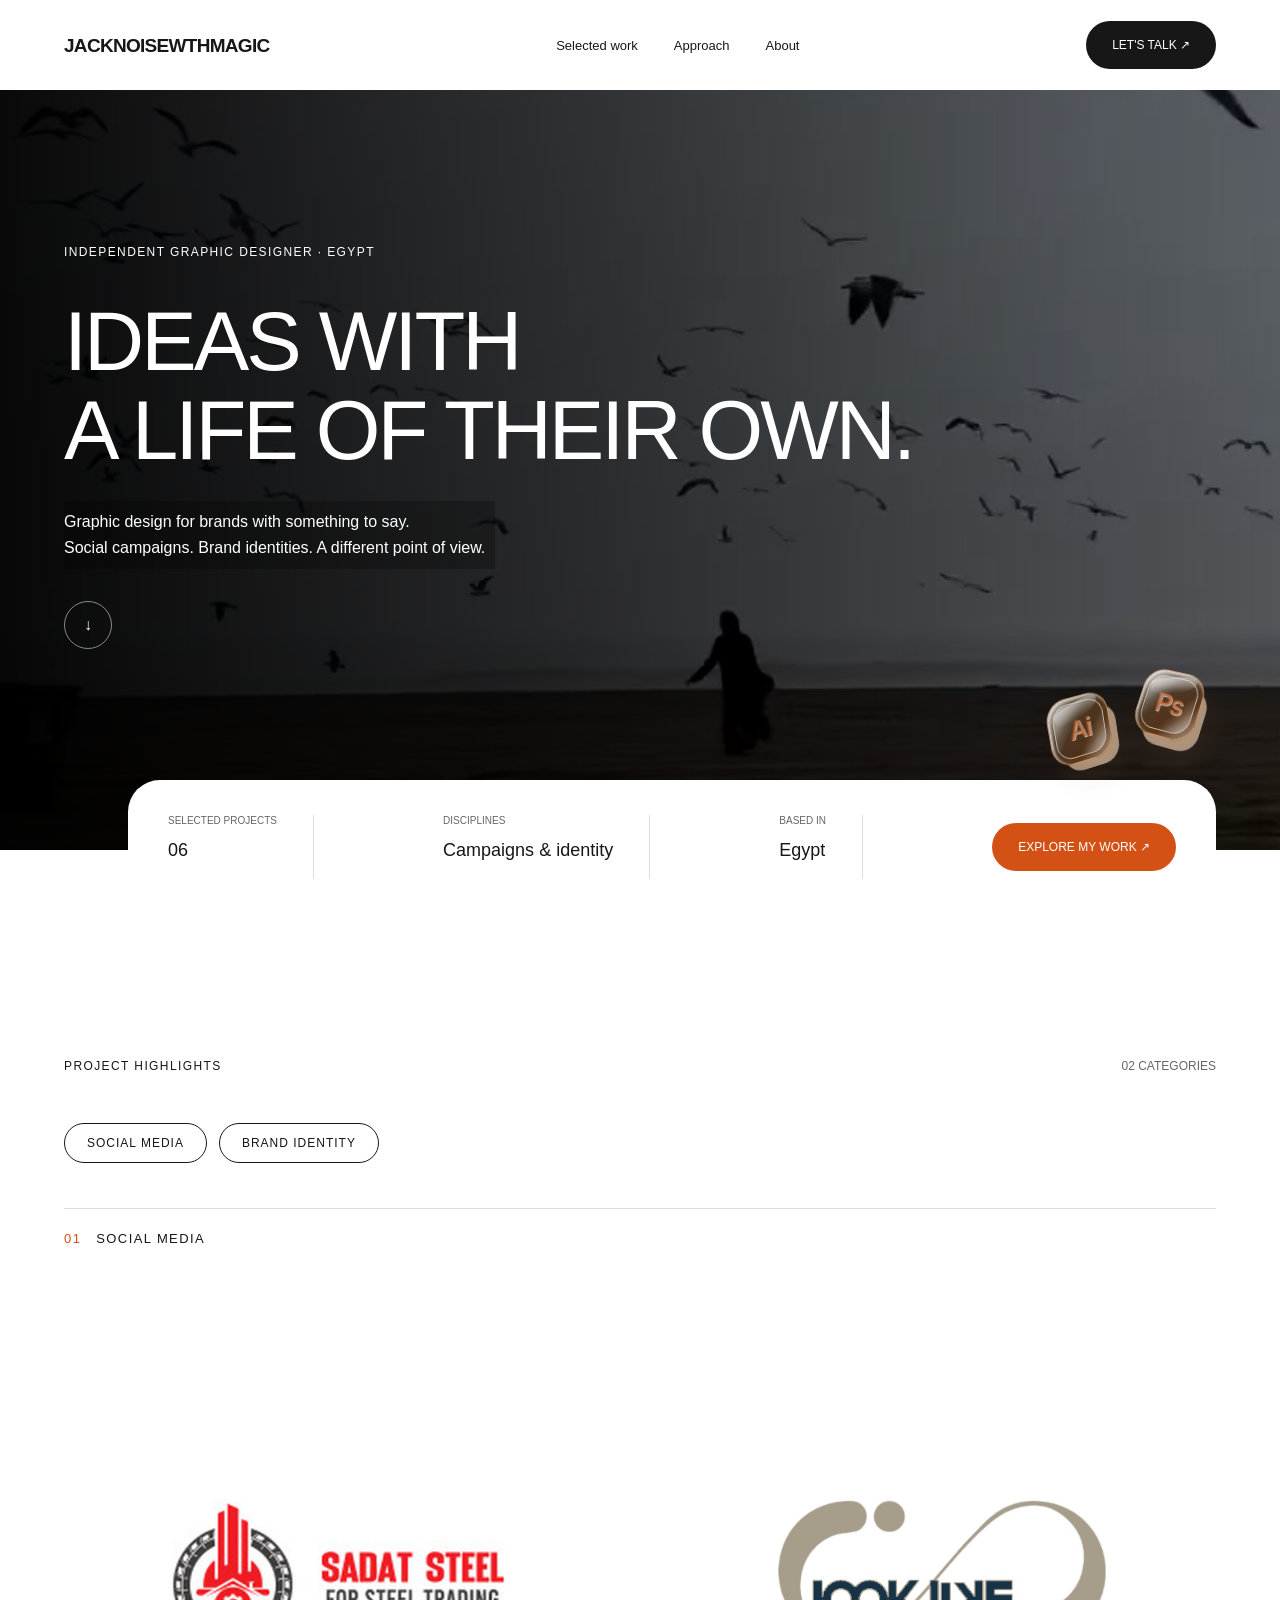
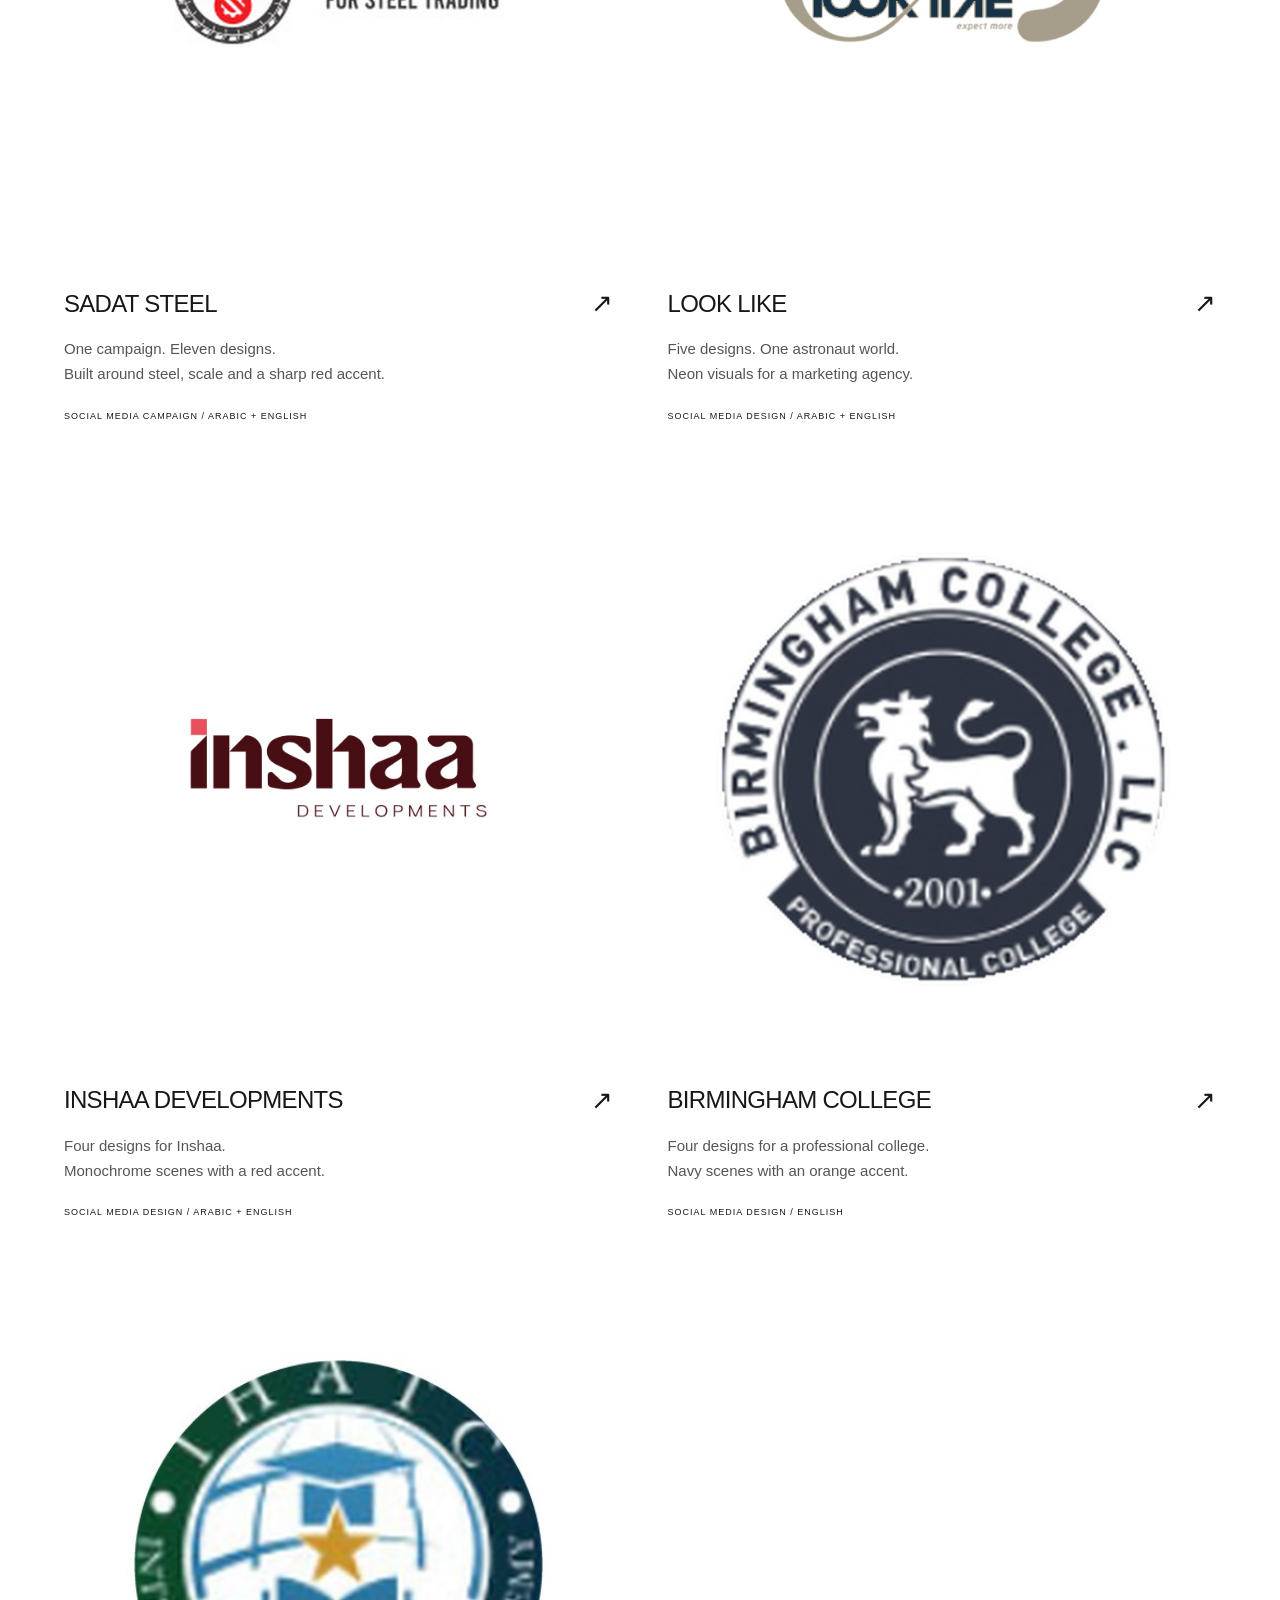
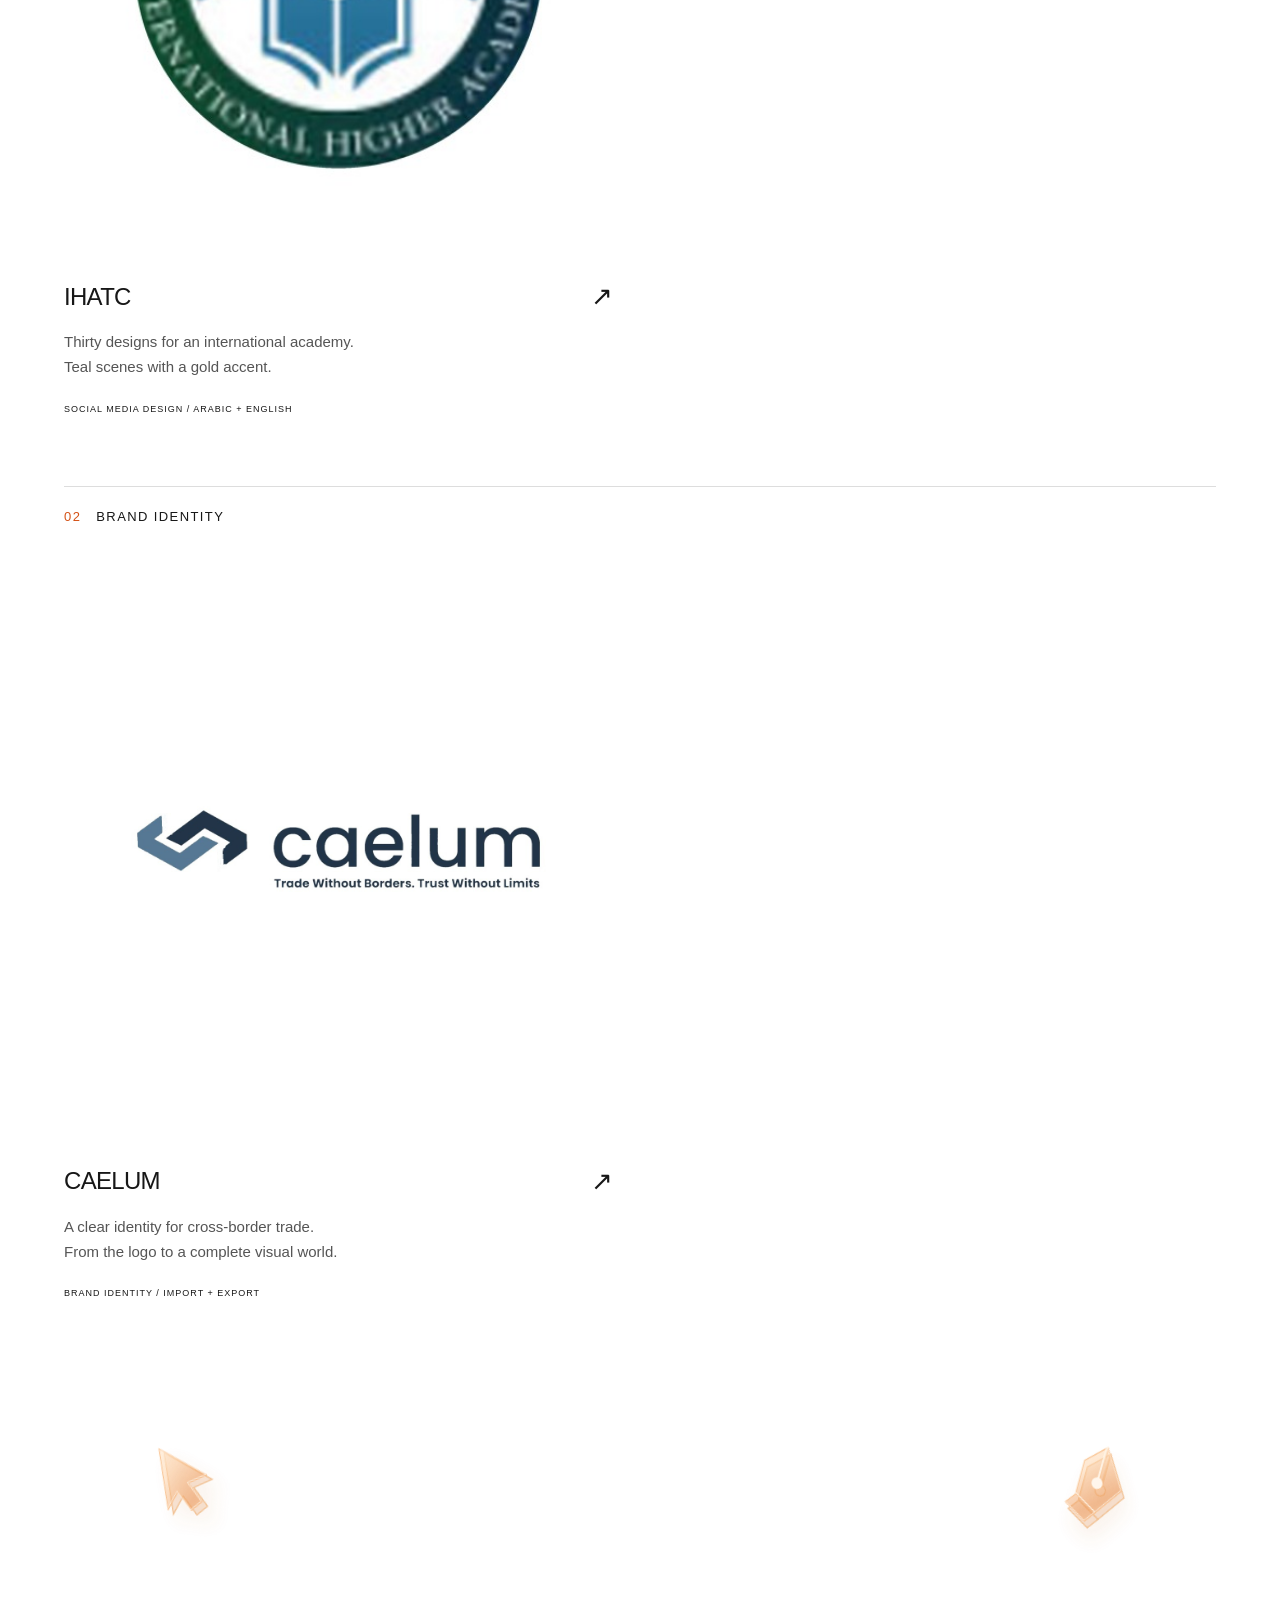
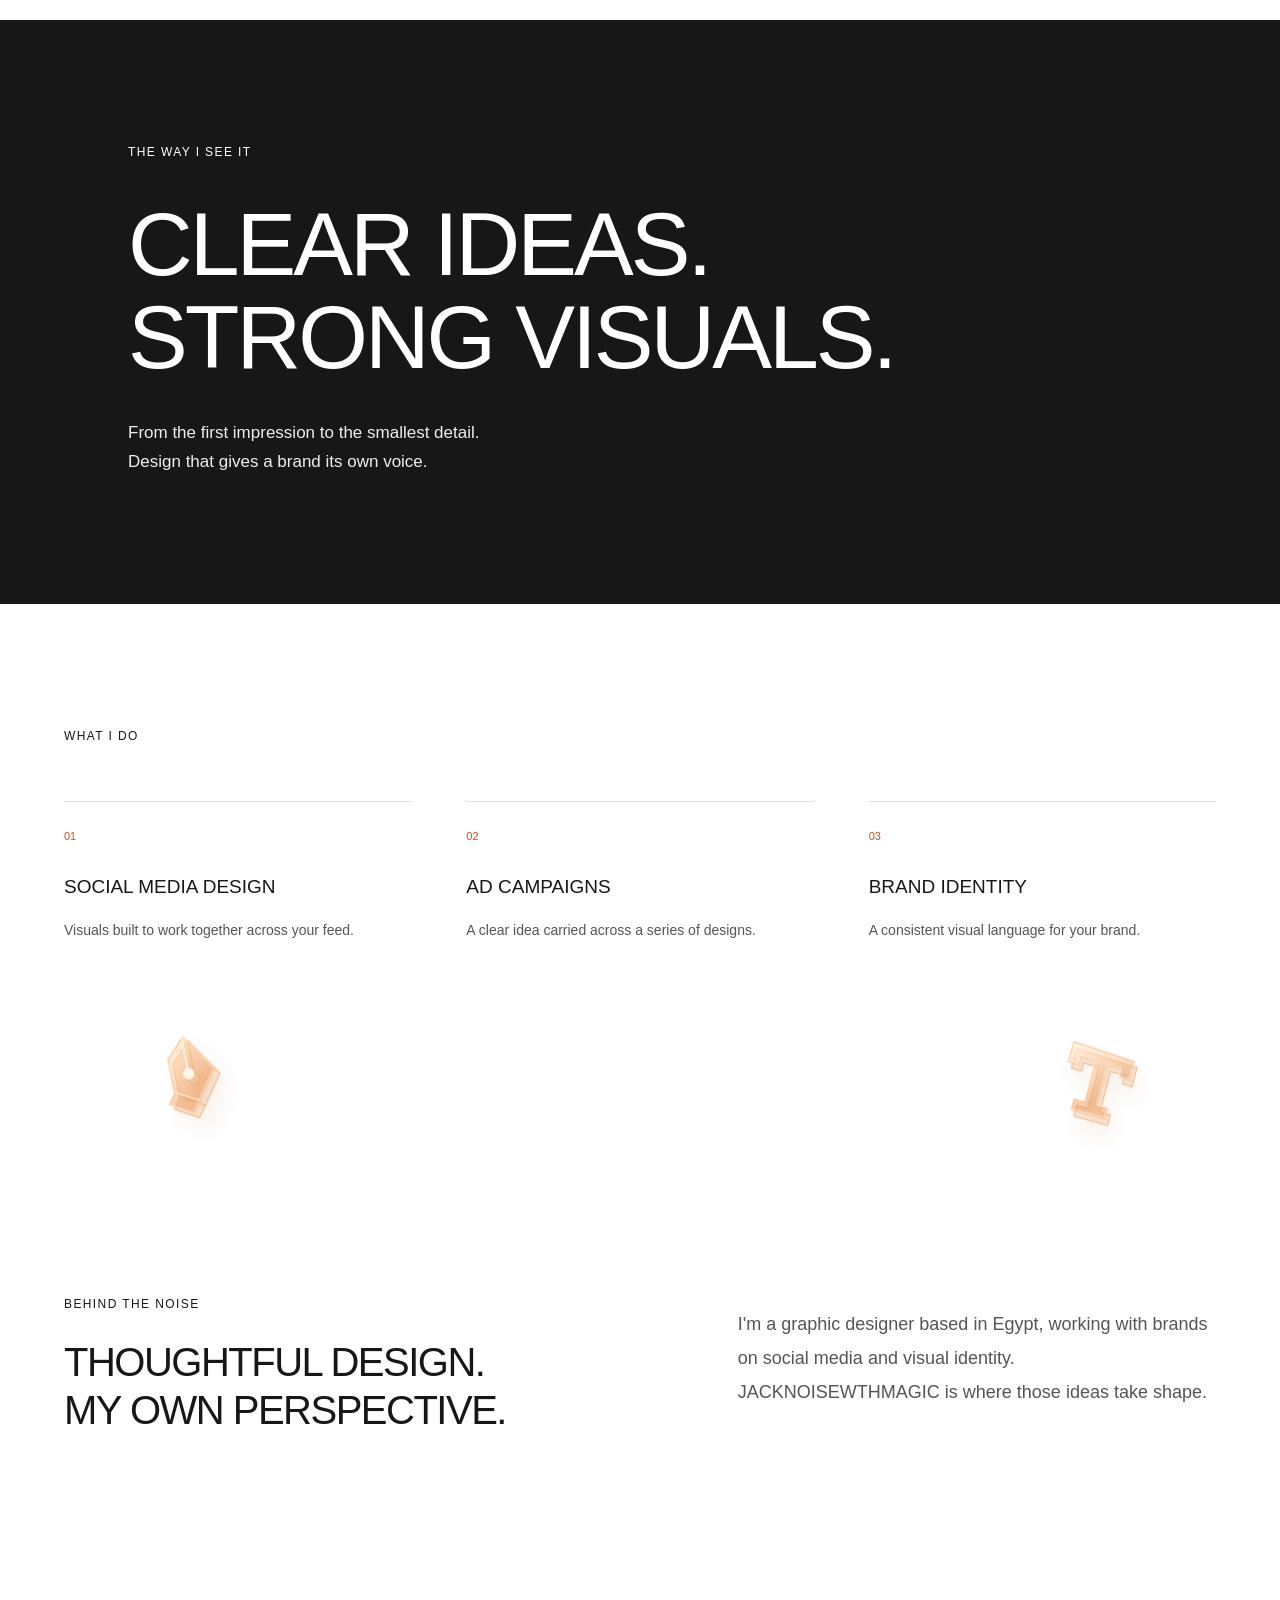
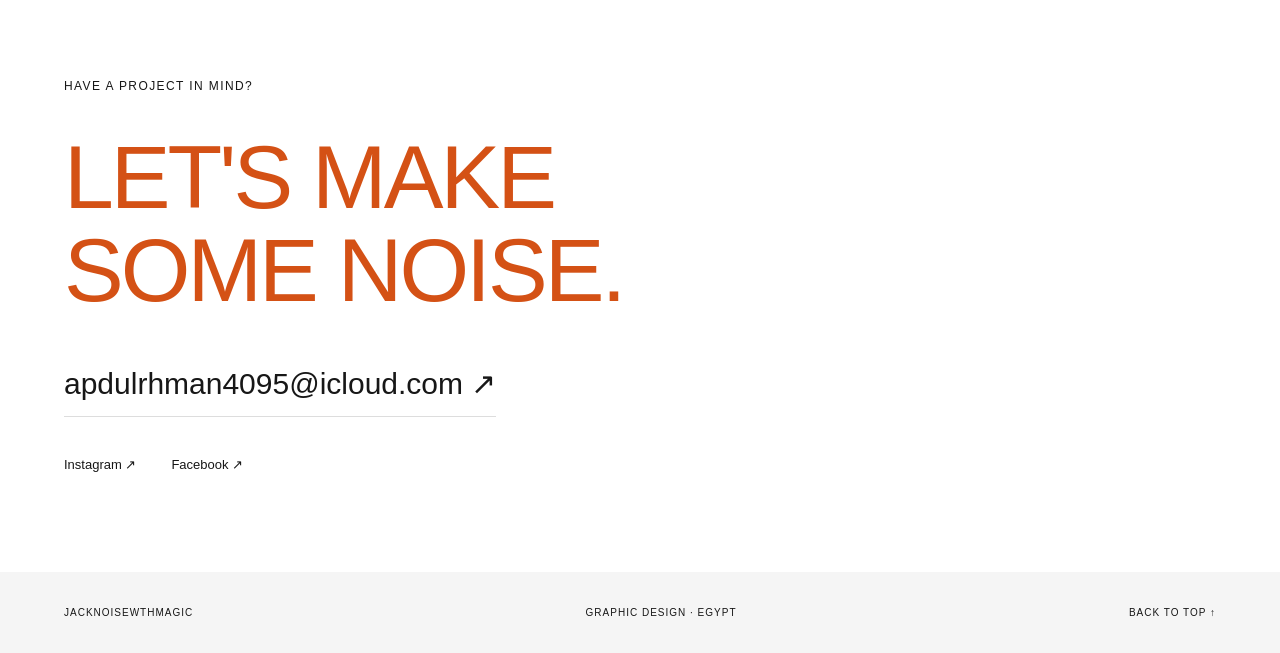
==== index.html @ 6d9821cc "Add IHATC social media project (30 designs)" ====
<!doctype html><html lang="en"><head><meta charset="utf-8"><meta name="viewport" content="width=device-width,initial-scale=1"><meta name="theme-color" content="#ffffff"><title>JACKNOISEWTHMAGIC | Graphic designer</title><meta name="description" content="Graphic design, social campaigns and brand identities by JACKNOISEWTHMAGIC."><link rel="stylesheet" href="style.css?v=4"></head><body class="fb-home"><header class="fb-nav"><a class="fb-brand" href="/">JACKNOISEWTHMAGIC</a><nav><a href="#work">Selected work</a><a href="#approach">Approach</a><a href="#about">About</a></nav><a class="fb-pill" href="mailto:apdulrhman4095@icloud.com">LET'S TALK ↗</a></header><main><section class="fb-hero"><div class="fb-hero-art"><video class="fb-hero-video" autoplay muted loop playsinline preload="metadata" poster="assets/hero-poster.jpg?v=2" aria-label="Warm orange and red motion visual"><source src="assets/hero-motion.webm?v=2" type="video/webm"><source src="assets/hero-motion.mp4?v=2" type="video/mp4"></video></div><div class="fb-hero-shade"></div><div class="fb-hero-copy"><p class="fb-kicker">INDEPENDENT GRAPHIC DESIGNER · EGYPT</p><h1>IDEAS WITH<br>A LIFE OF THEIR OWN.</h1><p>Graphic design for brands with something to say.<br>Social campaigns. Brand identities. A different point of view.</p><a class="fb-circle" href="#work" aria-label="Explore selected work">↓</a></div></section><div class="fb-icon-pair" aria-hidden="true"><div class="jn-glass-icon jn-glass-ps"><span>Ps</span></div><div class="jn-glass-icon jn-glass-ai"><span>Ai</span></div></div><section class="fb-summary" aria-label="Portfolio overview"><div><small>SELECTED PROJECTS</small><strong>06</strong></div><div><small>DISCIPLINES</small><strong>Campaigns & identity</strong></div><div><small>BASED IN</small><strong>Egypt</strong></div><a class="fb-pill fb-orange" href="#work">EXPLORE MY WORK ↗</a></section><section class="fb-work fb-wrap" id="work"><div class="fb-section-head"><p class="fb-kicker">PROJECT HIGHLIGHTS</p><span>02 CATEGORIES</span></div><div class="fb-tabs" role="tablist"><a href="#social-media">SOCIAL MEDIA</a><a href="#brand-identity">BRAND IDENTITY</a></div><div class="fb-cat" id="social-media"><h3 class="fb-cat-title"><span>01</span> SOCIAL MEDIA</h3><div class="fb-projects"><a class="fb-project" href="/work/sadat-steel/"><div class="fb-image-well"><img src="assets/logo-sadat-steel.jpg" alt="Sadat Steel logo" loading="lazy"></div><div class="fb-project-name"><h2>SADAT STEEL</h2><span>↗</span></div><p>One campaign. Eleven designs.<br>Built around steel, scale and a sharp red accent.</p><small>SOCIAL MEDIA CAMPAIGN / ARABIC + ENGLISH</small></a><a class="fb-project" href="/work/look-like/"><div class="fb-image-well"><img src="assets/logo-look-like.jpg?v=3" alt="Look Like logo" loading="lazy"></div><div class="fb-project-name"><h2>LOOK LIKE</h2><span>↗</span></div><p>Five designs. One astronaut world.<br>Neon visuals for a marketing agency.</p><small>SOCIAL MEDIA DESIGN / ARABIC + ENGLISH</small></a><a class="fb-project" href="/work/inshaa/"><div class="fb-image-well"><img src="assets/logo-inshaa.jpg?v=2" alt="Inshaa Developments logo" loading="lazy"></div><div class="fb-project-name"><h2>INSHAA DEVELOPMENTS</h2><span>↗</span></div><p>Four designs for Inshaa.<br>Monochrome scenes with a red accent.</p><small>SOCIAL MEDIA DESIGN / ARABIC + ENGLISH</small></a><a class="fb-project" href="/work/birmingham/"><div class="fb-image-well"><img src="assets/logo-birmingham.jpg" alt="Birmingham College logo" loading="lazy"></div><div class="fb-project-name"><h2>BIRMINGHAM COLLEGE</h2><span>↗</span></div><p>Four designs for a professional college.<br>Navy scenes with an orange accent.</p><small>SOCIAL MEDIA DESIGN / ENGLISH</small></a><a class="fb-project" href="/work/ihatc/"><div class="fb-image-well"><img src="assets/logo-ihatc.jpg" alt="IHATC logo" loading="lazy"></div><div class="fb-project-name"><h2>IHATC</h2><span>↗</span></div><p>Thirty designs for an international academy.<br>Teal scenes with a gold accent.</p><small>SOCIAL MEDIA DESIGN / ARABIC + ENGLISH</small></a></div></div><div class="fb-cat" id="brand-identity"><h3 class="fb-cat-title"><span>02</span> BRAND IDENTITY</h3><div class="fb-projects"><a class="fb-project" href="/work/caelum/"><div class="fb-image-well"><img src="assets/logo-caelum.jpg?v=2" alt="Caelum logo" loading="lazy"></div><div class="fb-project-name"><h2>CAELUM</h2><span>↗</span></div><p>A clear identity for cross-border trade.<br>From the logo to a complete visual world.</p><small>BRAND IDENTITY / IMPORT + EXPORT</small></a></div></div></section><div aria-hidden="true" class="jn-tool-trail jn-trail-1"><div aria-hidden="true" class="jn-tool jn-tool-left jn-t1a"><svg fill="none" viewbox="0 0 120 120"><defs><lineargradient gradientunits="userSpaceOnUse" id="jn-cursor-jntoolleftjnt1a" x1="10" x2="105" y1="8" y2="115"><stop stop-color="#fffaf1"></stop><stop offset=".3" stop-color="#ffcf9e" stop-opacity=".53"></stop><stop offset=".62" stop-color="#e87e2d" stop-opacity=".48"></stop><stop offset="1" stop-color="#fff2dc" stop-opacity=".92"></stop></lineargradient></defs><g fill="#e49a62" fill-opacity=".3" stroke="#efb782" stroke-width="1.7" transform="translate(6 7)"><path d="M24 12 L80 59 L54 64 L67 91 L51 99 L38 72 L20 92 Z"></path></g><g fill="url(#jn-cursor-jntoolleftjnt1a)" stroke="#f7b77e" stroke-linejoin="round" stroke-width="1.5"><path d="M24 12 L80 59 L54 64 L67 91 L51 99 L38 72 L20 92 Z"></path></g><g fill="none" stroke="#fffaf0" stroke-opacity=".8" stroke-width="1" transform="translate(-1 -1)"><path d="M24 12 L80 59 L54 64 L67 91 L51 99 L38 72 L20 92 Z"></path></g></svg></div><div aria-hidden="true" class="jn-tool jn-tool-right jn-t1b"><svg fill="none" viewbox="0 0 120 120"><defs><lineargradient gradientunits="userSpaceOnUse" id="jn-pen-jntoolrightjnt1b" x1="10" x2="105" y1="8" y2="115"><stop stop-color="#fffaf1"></stop><stop offset=".3" stop-color="#ffcf9e" stop-opacity=".53"></stop><stop offset=".62" stop-color="#e87e2d" stop-opacity=".48"></stop><stop offset="1" stop-color="#fff2dc" stop-opacity=".92"></stop></lineargradient></defs><g fill="#e49a62" fill-opacity=".3" stroke="#efb782" stroke-width="1.7" transform="translate(6 7)"><path d="M58 8 L91 57 L64 93 L32 76 L32 33 Z"></path><path d="M33 76 L64 93 L53 107 L22 90 Z"></path><path d="M58 8 L57 53" fill="none" stroke-width="3"></path><circle cx="57" cy="57" fill="#fff5e9" r="7"></circle></g><g fill="url(#jn-pen-jntoolrightjnt1b)" stroke="#f7b77e" stroke-linejoin="round" stroke-width="1.5"><path d="M58 8 L91 57 L64 93 L32 76 L32 33 Z"></path><path d="M33 76 L64 93 L53 107 L22 90 Z"></path><path d="M58 8 L57 53" fill="none" stroke-width="3"></path><circle cx="57" cy="57" fill="#fff5e9" r="7"></circle></g><g fill="none" stroke="#fffaf0" stroke-opacity=".8" stroke-width="1" transform="translate(-1 -1)"><path d="M58 8 L91 57 L64 93 L32 76 L32 33 Z"></path><path d="M33 76 L64 93 L53 107 L22 90 Z"></path><path d="M58 8 L57 53" fill="none" stroke-width="3"></path><circle cx="57" cy="57" fill="#fff5e9" r="7"></circle></g></svg></div></div><section class="fb-statement" id="approach"><p class="fb-kicker">THE WAY I SEE IT</p><h2>CLEAR IDEAS.<br>STRONG VISUALS.</h2><p>From the first impression to the smallest detail.<br>Design that gives a brand its own voice.</p></section><section class="fb-services fb-wrap"><p class="fb-kicker">WHAT I DO</p><div><article><span>01</span><h3>SOCIAL MEDIA DESIGN</h3><p>Visuals built to work together across your feed.</p></article><article><span>02</span><h3>AD CAMPAIGNS</h3><p>A clear idea carried across a series of designs.</p></article><article><span>03</span><h3>BRAND IDENTITY</h3><p>A consistent visual language for your brand.</p></article></div></section><div aria-hidden="true" class="jn-tool-trail jn-trail-3"><div aria-hidden="true" class="jn-tool jn-tool-left jn-t3a"><svg fill="none" viewbox="0 0 120 120"><defs><lineargradient gradientunits="userSpaceOnUse" id="jn-pen-jntoolleftjnt3a" x1="10" x2="105" y1="8" y2="115"><stop stop-color="#fffaf1"></stop><stop offset=".3" stop-color="#ffcf9e" stop-opacity=".53"></stop><stop offset=".62" stop-color="#e87e2d" stop-opacity=".48"></stop><stop offset="1" stop-color="#fff2dc" stop-opacity=".92"></stop></lineargradient></defs><g fill="#e49a62" fill-opacity=".3" stroke="#efb782" stroke-width="1.7" transform="translate(6 7)"><path d="M58 8 L91 57 L64 93 L32 76 L32 33 Z"></path><path d="M33 76 L64 93 L53 107 L22 90 Z"></path><path d="M58 8 L57 53" fill="none" stroke-width="3"></path><circle cx="57" cy="57" fill="#fff5e9" r="7"></circle></g><g fill="url(#jn-pen-jntoolleftjnt3a)" stroke="#f7b77e" stroke-linejoin="round" stroke-width="1.5"><path d="M58 8 L91 57 L64 93 L32 76 L32 33 Z"></path><path d="M33 76 L64 93 L53 107 L22 90 Z"></path><path d="M58 8 L57 53" fill="none" stroke-width="3"></path><circle cx="57" cy="57" fill="#fff5e9" r="7"></circle></g><g fill="none" stroke="#fffaf0" stroke-opacity=".8" stroke-width="1" transform="translate(-1 -1)"><path d="M58 8 L91 57 L64 93 L32 76 L32 33 Z"></path><path d="M33 76 L64 93 L53 107 L22 90 Z"></path><path d="M58 8 L57 53" fill="none" stroke-width="3"></path><circle cx="57" cy="57" fill="#fff5e9" r="7"></circle></g></svg></div><div aria-hidden="true" class="jn-tool jn-tool-right jn-t3b"><svg fill="none" viewbox="0 0 120 120"><defs><lineargradient gradientunits="userSpaceOnUse" id="jn-type-jntoolrightjnt3b" x1="10" x2="105" y1="8" y2="115"><stop stop-color="#fffaf1"></stop><stop offset=".3" stop-color="#ffcf9e" stop-opacity=".53"></stop><stop offset=".62" stop-color="#e87e2d" stop-opacity=".48"></stop><stop offset="1" stop-color="#fff2dc" stop-opacity=".92"></stop></lineargradient></defs><g fill="#e49a62" fill-opacity=".3" stroke="#efb782" stroke-width="1.7" transform="translate(6 7)"><path d="M13 18 H99 V44 H85 V33 H65 V87 H80 V101 H33 V87 H48 V33 H27 V44 H13 Z"></path></g><g fill="url(#jn-type-jntoolrightjnt3b)" stroke="#f7b77e" stroke-linejoin="round" stroke-width="1.5"><path d="M13 18 H99 V44 H85 V33 H65 V87 H80 V101 H33 V87 H48 V33 H27 V44 H13 Z"></path></g><g fill="none" stroke="#fffaf0" stroke-opacity=".8" stroke-width="1" transform="translate(-1 -1)"><path d="M13 18 H99 V44 H85 V33 H65 V87 H80 V101 H33 V87 H48 V33 H27 V44 H13 Z"></path></g></svg></div></div><section class="fb-about fb-wrap" id="about"><div><p class="fb-kicker">BEHIND THE NOISE</p><h2>THOUGHTFUL DESIGN.<br>MY OWN PERSPECTIVE.</h2></div><p>I'm a graphic designer based in Egypt, working with brands on social media and visual identity. JACKNOISEWTHMAGIC is where those ideas take shape.</p></section><section class="fb-contact" id="contact"><div class="fb-wrap"><p class="fb-kicker">HAVE A PROJECT IN MIND?</p><h2>LET'S MAKE<br>SOME NOISE.</h2><a class="fb-email" href="mailto:apdulrhman4095@icloud.com">apdulrhman4095@icloud.com ↗</a><div class="fb-socials"><a href="https://www.instagram.com/jacknoisewthmagic" target="_blank" rel="noopener noreferrer">Instagram ↗</a><a href="https://www.facebook.com/apdulrhmn.elsayed/" target="_blank" rel="noopener noreferrer">Facebook ↗</a></div></div></section></main><footer class="fb-footer"><span>JACKNOISEWTHMAGIC</span><span>GRAPHIC DESIGN · EGYPT</span><a href="#">BACK TO TOP ↑</a></footer><script src="hero-video.js"></script></body></html>
---- style.css ----
*{box-sizing:border-box}html{scroll-behavior:smooth}body{margin:0;color:#303030;font-family:Arial,Helvetica,sans-serif}button,a{-webkit-tap-highlight-color:transparent}a{color:inherit}img{max-width:100%}.file-card{width:100%;max-width:1040px;margin:0 auto;padding:24px;display:flex;flex-direction:column;gap:56px}.file-header,.file-group,.file-group-head{display:flex;flex-direction:column;gap:24px}.file-header p,.file-header h1,.file-group h2,.file-p{margin:0}.file-group{gap:24px}.file-group-label{margin:0}.file-group-heading{margin:0}.file-p{font-size:14px;line-height:1.8;max-width:66ch}.file-row{display:flex;gap:18px;border-bottom:1px solid #e5ddd7}.file-row:last-child{border-bottom:0}.file-row-slot{min-width:18px}.file-row-body{flex:1}.file-row-main{display:flex;gap:16px}.file-strong{font-weight:700}.file-row-detail{font-size:12px;color:#666;line-height:1.9;max-width:40ch}.file-closing{margin:0}.file-hover-underline:hover{text-decoration:underline;text-underline-offset:4px}.jn-back{align-self:flex-start}@media(min-width:700px){.file-card{padding:36px}.file-row-detail{max-width:60ch}}
html, body, #root { margin:0; min-height:100%; }
body { background:#fff; }
.jn-portfolio { --jn-accent:#c94700; --ds-page:#fff; --ds-ink:#303030; --ds-ink-2:#666; --ds-hairline:#e5ddd7; --ds-raised:#fff5ed; color:var(--ds-ink); background:var(--ds-page); }
.jn-portfolio .file-card { background:#fff; gap:56px; padding-top:24px; padding-bottom:28px; }
.jn-portfolio .file-header { gap:12px; border-top:1px solid var(--jn-accent); padding-top:12px; }
.jn-portfolio h1 { font-family:inherit; color:var(--jn-accent); font-size:clamp(19px,3.8vw,38px); line-height:1.05; font-weight:600; letter-spacing:-.055em; overflow-wrap:anywhere; }
.jn-portfolio .file-fact { color:var(--jn-accent); }
.jn-portfolio .file-intro { color:#666; max-width:42em; }
.jn-portfolio h2 { font-family:inherit; font-weight:600; color:var(--jn-accent); letter-spacing:-.045em; line-height:1.05; font-size:clamp(28px,4.2vw,48px); }
.jn-portfolio .file-group-label, .jn-portfolio .file-fact { font-family:monospace; font-size:11px; letter-spacing:.045em; line-height:1.7; text-transform:uppercase; color:var(--jn-accent); }
.jn-portfolio .file-group { border-top:1px solid #e5ddd7; padding-top:16px; }
.jn-portfolio .file-group-head { gap:16px; }
.jn-statement { margin-top:12px; padding:20px 0 28px; color:var(--jn-accent); font-size:clamp(44px,13.3vw,150px); line-height:.83; font-weight:600; letter-spacing:-.075em; }
.jn-statement > span { display:block; transform:scaleY(1.2); transform-origin:left center; }
.jn-statement > span + span { margin-top:24px; }
.jn-statement > span:last-child { letter-spacing:-.06em; }
.jn-dot { color:var(--jn-accent); }
.jn-intro { display:flex; flex-wrap:wrap; justify-content:space-between; align-items:center; gap:12px; margin-top:-20px; padding:12px 0; border-top:1px solid var(--jn-accent); border-bottom:1px solid var(--jn-accent); font-family:monospace; text-transform:uppercase; font-size:11px; color:var(--jn-accent); }
.jn-intro [lang="ar"] { font-family:inherit; font-size:17px; }
.jn-grid { display:grid; grid-template-columns:1fr; gap:32px 18px; }
.jn-project-info { display:grid; grid-template-columns:1fr; gap:18px; }
.jn-project-meta { display:flex; flex-direction:column; gap:5px; font-family:monospace; font-size:11px; line-height:1.6; color:var(--jn-accent); }
.jn-gallery-hint { font-family:monospace; font-size:12px; color:#666; margin:24px 0 12px; }
.jn-art { display:block; padding:0; border:0; background:transparent; text-align:left; color:inherit; font:inherit; cursor:pointer; min-width:0; }
.jn-art img { display:block; width:100%; height:auto; }
.jn-art-footer { display:flex; justify-content:space-between; align-items:center; gap:12px; min-height:44px; font-family:monospace; font-size:11px; border-bottom:1px solid #e5ddd7; color:#666; }
.jn-art:hover .jn-art-footer { color:var(--jn-accent); }
.jn-arabic { color:var(--jn-accent); font-size:23px; text-align:left; }
.jn-contact { border-top:1px solid var(--jn-accent); padding:20px 0 8px; }
.jn-contact > span { font-family:monospace; font-size:11px; letter-spacing:.08em; color:var(--jn-accent); }
.jn-contact > p { font-size:20px; line-height:1.4; margin:12px 0; }
.jn-contact > p.jn-contact-ar { font-size:15px; color:#666; text-align:left; }
.jn-project-card { display:block; color:inherit; text-decoration:none; min-width:0; }
.jn-logo-well { aspect-ratio:4/3; display:flex; align-items:center; justify-content:center; background:#fff; border:1px solid #e5ddd7; }
.jn-logo-well img { width:65%; max-width:260px; height:auto; transition:transform .3s ease; }
.jn-project-card:hover .jn-logo-well img { transform:scale(1.04); }
.jn-card-title { display:flex; justify-content:space-between; font-size:24px; font-weight:600; margin-top:16px; letter-spacing:-.025em; color:var(--jn-accent); }
.jn-card-meta { display:block; font-family:monospace; font-size:11px; color:#666; margin-top:6px; }
.jn-open { display:block; font-family:monospace; font-size:11px; padding:16px 0; border-bottom:1px solid #e5ddd7; color:var(--jn-accent); }
.jn-back { display:inline-block; color:var(--jn-accent)!important; font-family:monospace; font-size:12px; padding:12px 0; margin-bottom:0; text-decoration:none; }
.jn-portfolio :focus-visible { outline:2px solid var(--jn-accent); outline-offset:4px; }
.jn-caelum-gallery { margin-top:24px; }
.jn-socials { display:flex; flex-wrap:wrap; gap:12px 28px; padding-top:20px; margin-top:24px; border-top:1px solid #e5ddd7; }
.jn-social-slot { display:flex; flex-direction:column; gap:4px; min-height:44px; font-family:monospace; font-size:12px; color:#666; }
.jn-social-slot small { font-size:10px; color:#666; }
.jn-portfolio .file-row { padding:20px 0; }
.jn-portfolio .file-closing { font-family:monospace; font-size:10px; text-transform:uppercase; border-top:1px solid #e5ddd7; padding-top:16px; }
@media (min-width:700px) {
 .jn-portfolio .file-card { gap:72px; }
 .jn-grid { grid-template-columns:repeat(2,minmax(0,1fr)); }
 .jn-project-info { grid-template-columns:2fr 1fr; gap:48px; }
 .jn-project-meta { padding-top:3px; }
 .jn-statement { padding-top:40px; padding-bottom:44px; }
 .jn-statement > span + span { margin-top:40px; }
}
@media (prefers-reduced-motion:reduce) { .jn-logo-well img { transition:none; } }

/* White/orange technical type system. Project artwork stays in its original colors. */
.jn-portfolio .file-card { font-family:monospace; font-size:13px; line-height:1.85; }
.jn-portfolio h1, .jn-portfolio h2, .jn-statement, .jn-card-title { font-family:monospace; text-transform:uppercase; font-weight:900; }
.jn-portfolio h1 { font-size:clamp(17px,3vw,31px); letter-spacing:-.085em; }
.jn-portfolio h2 { letter-spacing:-.08em; }
.jn-statement { font-size:clamp(40px,10.6vw,120px); letter-spacing:-.09em; line-height:.9; }
.jn-statement > span { transform:scaleY(1.3); }
.jn-card-title { letter-spacing:-.07em; }
.jn-portfolio .file-intro { font-size:12px; line-height:1.9; max-width:38em; }
.jn-portfolio .file-row-name { text-transform:uppercase; }
.jn-intro { background:var(--jn-accent); color:#fff; padding:12px; }
.jn-contact > p { font-size:18px; }
.jn-portfolio .file-header { border-top-width:3px; }
.jn-logo-well { border:1px solid #e5ddd7; }

/* Homepage direction study: light editorial canvas and offset original artwork. */
.jn-home { --jn-accent:#cf4600; background:#f7f7f4; }
.jn-home .file-card { background:#f7f7f4; gap:72px; padding-top:24px; }
.jn-home .file-header { position:absolute; width:1px; height:1px; padding:0; margin:-1px; overflow:hidden; clip-path:inset(50%); white-space:nowrap; border:0; }
.jn-stage { width:100%; }
.jn-stage-top { display:flex; justify-content:space-between; gap:20px; font-family:monospace; font-size:10px; line-height:1.5; color:#585858; padding-bottom:28px; }
.jn-bigmark { font-family:Arial,Helvetica,sans-serif; font-weight:900; color:var(--jn-accent); font-size:clamp(44px,13.4vw,142px); letter-spacing:-.092em; line-height:.8; transform:skewX(-7deg); transform-origin:left center; padding:2px 8px 6px 0; }
.jn-bigmark > span { display:block; }
.jn-bigmark > span + span { margin-top:8px; }
.jn-mark-star { display:inline-block; font-size:.45em; vertical-align:top; line-height:1.1; margin-left:.12em; }
.jn-stage-bottom { position:relative; display:grid; grid-template-columns:1fr; margin-top:36px; }
.jn-index { position:relative; z-index:3; pointer-events:none; font-family:monospace; font-size:10px; color:#5c5c5c; }
.jn-index > strong { font-family:Arial,Helvetica,sans-serif; font-weight:800; color:var(--jn-accent); font-size:108px; line-height:1; letter-spacing:-.1em; display:block; margin-top:8px; }
.jn-index > strong > span { font-family:monospace; font-size:12px; font-weight:400; letter-spacing:0; margin-left:8px; vertical-align:top; line-height:2; }
.jn-index p { font-size:11px; line-height:1.7; margin-top:20px; }
.jn-scroll-note { display:block; margin-top:24px; font-size:9px; }
.jn-floating-work { position:relative; height:350px; margin-top:32px; }
.jn-float { position:absolute; display:block; width:54%; transition:transform .4s ease; }
.jn-float img { display:block; width:100%; height:auto; box-shadow:0 14px 28px #2626261c; }
.jn-float-back { width:72%; top:4px; right:0; transform:rotate(9deg); }
.jn-float-front { left:4%; top:112px; transform:rotate(-9deg); }
.jn-float-back:hover { transform:rotate(5deg) translateY(-8px); z-index:4; }
.jn-float-front:hover { transform:rotate(-5deg) translateY(-8px); }
.jn-art-label { position:absolute; right:0; bottom:0; font:9px/1.6 monospace; color:#5c5c5c; text-align:right; max-width:100px; }
.jn-home h2 { font-family:Arial,Helvetica,sans-serif; font-weight:900; letter-spacing:-.06em; }
.jn-home .jn-card-title { font-family:Arial,Helvetica,sans-serif; font-weight:900; letter-spacing:-.06em; }
.jn-home .jn-logo-well { background:transparent; border:0; border-bottom:1px solid #d8d8d4; }
.jn-home .file-group { border-color:#d8d8d4; }
@media (min-width:700px) {
 .jn-home .file-card { padding-top:28px; gap:96px; }
 .jn-stage-top { font-size:10px; padding-bottom:32px; }
 .jn-bigmark { font-size:clamp(80px,13vw,142px); line-height:.79; }
 .jn-bigmark > span + span { margin-top:14px; padding-left:15%; }
 .jn-stage-bottom { grid-template-columns:30% 70%; margin-top:52px; min-height:430px; }
 .jn-index { padding-top:30px; }
 .jn-index > strong { font-size:170px; margin-top:16px; }
 .jn-index p { margin-top:28px; font-size:12px; }
 .jn-scroll-note { margin-top:56px; }
 .jn-floating-work { height:460px; margin-top:0; }
 .jn-float-back { width:72%; top:8px; right:2%; }
 .jn-float-front { width:47%; left:0; top:100px; }
 .jn-art-label { bottom:4px; right:0; max-width:none; }
}
@media (prefers-reduced-motion:reduce) { .jn-float { transition:none; } }

/* Compositor-only motion. Content stays readable when motion is reduced. */
.jn-home .jn-bigmark > span { animation:jn-type-enter 850ms cubic-bezier(.16,1,.3,1) both; }
.jn-home .jn-bigmark > span + span { animation-delay:130ms; }
.jn-home .jn-stage-top, .jn-home .jn-index { animation:jn-label-enter 800ms ease-out both; animation-delay:260ms; }
.jn-home .jn-index > strong { animation:jn-number-enter 1000ms cubic-bezier(.16,1,.3,1) both; animation-delay:350ms; }
.jn-home .jn-floating-work { animation:jn-art-enter 1200ms cubic-bezier(.16,1,.3,1) both; animation-delay:250ms; }
.jn-home .jn-float img { animation:jn-drift 7s ease-in-out infinite alternate; will-change:transform; }
.jn-home .jn-float-front img { animation-delay:-3s; animation-duration:8s; }
.jn-home .jn-float { transition:transform 550ms cubic-bezier(.2,.8,.2,1),filter 550ms ease; }
.jn-home .jn-float-back:hover { transform:rotate(3deg) translateY(-14px) scale(1.035); z-index:4; filter:brightness(1.04); }
.jn-home .jn-float-front:hover { transform:rotate(-3deg) translateY(-14px) scale(1.035); filter:brightness(1.04); }
.jn-home .jn-float:hover img { animation-play-state:paused; }
.jn-home .jn-project-card .jn-logo-well img { transition:transform 550ms cubic-bezier(.2,.8,.2,1); }
.jn-home .jn-project-card:hover .jn-logo-well img { transform:translateY(-8px) scale(1.055); }
@keyframes jn-type-enter { from { opacity:0; transform:translateY(40px) skewY(3deg); } to { opacity:1; transform:translateY(0) skewY(0); } }
@keyframes jn-label-enter { from { opacity:0; transform:translateY(16px); } to { opacity:1; transform:translateY(0); } }
@keyframes jn-number-enter { from { opacity:0; transform:translateY(24px) scale(.94); } to { opacity:1; transform:translateY(0) scale(1); } }
@keyframes jn-art-enter { from { opacity:0; transform:translateY(65px) scale(.96); } to { opacity:1; transform:translateY(0) scale(1); } }
@keyframes jn-drift { from { transform:translate3d(0,-5px,0) rotate(-.7deg); } to { transform:translate3d(0,6px,0) rotate(.7deg); } }
@media (prefers-reduced-motion:reduce) {
 .jn-home .jn-bigmark > span, .jn-home .jn-stage-top, .jn-home .jn-index, .jn-home .jn-index > strong, .jn-home .jn-floating-work, .jn-home .jn-float img { animation:none; will-change:auto; }
 .jn-home .jn-float, .jn-home .jn-project-card .jn-logo-well img { transition:none; }
}

/* Orange-tinted glass interpretations of the design tool icons. */
.jn-home .jn-stage { position:relative; isolation:isolate; }
.jn-scene { position:absolute; inset:-10px -10px; z-index:-1; pointer-events:none; overflow:hidden; }
.jn-glass-icon { position:absolute; width:112px; height:112px; border-radius:22px; border:1px solid #ffc693b3; background:linear-gradient(135deg,#fff9eddb 0%,#ffb56c40 34%,#f8832747 70%,#fff6e9ba 100%); box-shadow:inset 2px 2px 3px #ffffffed,inset -3px -4px 5px #c65d1236, 7px 9px 0 -3px #eaa2653d, 10px 12px 0 -3px #ffe1c8b3, 14px 21px 26px #b96d2b1c; display:grid; place-items:center; transform-style:preserve-3d; backdrop-filter:blur(3px); animation:jn-glass-drift 9s ease-in-out infinite alternate; }
.jn-glass-icon::before { content:''; position:absolute; inset:5px; border:1px solid #fff7e4bc; border-radius:17px; background:linear-gradient(127deg,#ffffffa6,transparent 40%,transparent 65%,#ffefe0a1); }
.jn-glass-icon::after { content:''; position:absolute; left:10%; top:7%; width:75%; height:25%; border-radius:30% 45% 60% 30%; transform:rotate(-15deg); background:linear-gradient(180deg,#fff9,#fff0); }
.jn-glass-icon > span { font:600 57px/1 Arial,Helvetica,sans-serif; letter-spacing:-.06em; color:#c7501599; text-shadow:1px 1px 0 #fff6e5cc,-1px -1px 0 #a5471a40,2px 3px 2px #a45d292b; }
.jn-glass-ps { right:4%; top:206px; transform:perspective(650px) rotateY(-23deg) rotateX(14deg) rotateZ(13deg); }
.jn-glass-ai { right:4%; bottom:100px; width:91px; height:91px; transform:perspective(650px) rotateY(26deg) rotateX(-10deg) rotateZ(-15deg); animation-delay:-4s; }
.jn-glass-ai > span { font-size:49px; }
@keyframes jn-glass-drift { from { translate:0 -6px; rotate:-3deg; } to { translate:0 8px; rotate:3deg; } }
@media (min-width:700px) {
 .jn-home .jn-scene { inset:-10px -25px; }
 .jn-home .jn-glass-ps { width:158px; height:158px; top:295px; left:17%; right:auto; }
 .jn-home .jn-glass-ps > span { font-size:80px; }
 .jn-home .jn-glass-ai { width:144px; height:144px; top:192px; right:0; left:auto; bottom:auto; }
 .jn-home .jn-glass-ai > span { font-size:74px; }
}
@media (prefers-reduced-motion:reduce) { .jn-home .jn-glass-icon { animation:none; } }

/* Glass tool silhouettes continue the visual rhythm through the full homepage. */
.jn-tool-trail { position:relative; height:80px; margin:-28px 0; pointer-events:none; isolation:isolate; }
.jn-tool { position:absolute; width:94px; height:94px; filter:drop-shadow(8px 13px 10px #c9763026); animation:jn-tool-drift 10s ease-in-out infinite alternate; transform:perspective(600px) rotateY(-18deg) rotateZ(-12deg); }
.jn-tool svg { display:block; width:100%; height:100%; overflow:visible; }
.jn-tool-left { left:5%; top:-8px; }
.jn-tool-right { right:4%; top:0; transform:perspective(600px) rotateY(20deg) rotateZ(16deg); animation-delay:-4s; }
.jn-trail-2 .jn-tool-left, .jn-trail-4 .jn-tool-left { left:14%; }
.jn-trail-2 .jn-tool-right, .jn-trail-4 .jn-tool-right { right:10%; }
.jn-trail-5 { margin-top:-35px; margin-bottom:-20px; }
@keyframes jn-tool-drift { from { translate:0 -5px; rotate:-3deg; } to { translate:0 6px; rotate:3deg; } }
@media (min-width:700px) {
 .jn-home .jn-tool-trail { height:92px; margin:-36px 0; }
 .jn-home .jn-tool { width:128px; height:128px; top:-15px; }
 .jn-home .jn-tool-left { left:9%; }
 .jn-home .jn-tool-right { right:8%; }
 .jn-home .jn-trail-2 .jn-tool-left, .jn-home .jn-trail-4 .jn-tool-left { left:24%; }
 .jn-home .jn-trail-2 .jn-tool-right, .jn-home .jn-trail-4 .jn-tool-right { right:21%; }
}
@media (prefers-reduced-motion:reduce) { .jn-home .jn-tool { animation:none; } }

.jn-lightbox{position:fixed;inset:0;background:#171717f7;color:white;z-index:99;display:flex;align-items:center;justify-content:center;padding:60px 48px}.jn-lightbox[hidden]{display:none}.jn-lightbox img{max-width:100%;max-height:calc(100vh - 120px);width:auto;height:auto;object-fit:contain}.jn-lightbox button{position:absolute;border:1px solid #ffffff60;background:#333;color:white;font:16px Arial;padding:12px;min-width:44px;min-height:44px;cursor:pointer}.jn-lightbox-close{right:12px;top:12px}.jn-lightbox-prev{left:8px;top:48%}.jn-lightbox-next{right:8px;top:48%}.jn-lightbox-count{position:absolute;bottom:16px;left:0;right:0;text-align:center;font:12px monospace}
.file-row-main{display:block}.file-row-detail{margin-top:6px}.file-row-body{min-width:0}.file-row-slot{flex-shrink:0}.file-group{min-width:0}
.file-row-main>span{display:block}

.jn-contact>p a{overflow-wrap:anywhere}.jn-social-slot{overflow-wrap:anywhere}
:root{color-scheme:light}html{scroll-behavior:smooth;scroll-padding-top:100px}.fb-home{background:#f1f3f2;color:#171a19;font-family:Arial,Helvetica,sans-serif}.fb-home a{text-decoration:none}.fb-nav{height:90px;display:flex;align-items:center;justify-content:space-between;padding:0 5%;background:white;position:relative;z-index:2}.fb-brand{font-size:19px;font-weight:800;letter-spacing:-1px;line-height:.9}.fb-brand span{display:block;font-size:13px;letter-spacing:1px;margin-top:4px}.fb-nav nav{display:flex;gap:36px;font-size:13px}.fb-pill{display:inline-flex;justify-content:center;align-items:center;border-radius:40px;background:#191b1a;color:white;min-height:48px;padding:0 26px;font-size:12px;white-space:nowrap}.fb-orange{background:#d45115}.fb-hero{height:760px;min-height:600px;position:relative;color:white;overflow:hidden;background:#254252}.fb-hero-art{position:absolute;inset:0;display:flex;align-items:center;justify-content:flex-end;background:#244254}.fb-hero-art img{width:76%;height:100%;object-fit:contain;object-position:right center}.fb-hero-shade{position:absolute;inset:0;background:linear-gradient(90deg,rgba(10,26,34,.9),rgba(10,26,34,.42) 55%,rgba(10,26,34,.08))}.fb-hero-copy{position:relative;padding:140px 5% 80px;max-width:1100px}.fb-kicker{font-size:12px;letter-spacing:1.4px;font-weight:500;line-height:1.7}.fb-hero h1{font-size:clamp(48px,6.5vw,94px);font-weight:300;letter-spacing:-3px;line-height:1.07;margin:35px 0 26px}.fb-hero-copy>p:last-of-type{font-size:16px;line-height:1.6;max-width:480px}.fb-circle{display:grid;place-items:center;border:1px solid #ffffff80;border-radius:50%;width:48px;height:48px;margin-top:32px;color:white}.fb-hero-caption{position:absolute;bottom:110px;right:5%;font-size:9px;letter-spacing:1.4px}.fb-summary{position:relative;margin:-70px 5% 0 10%;border-radius:32px;background:white;padding:35px 40px;display:flex;align-items:center;justify-content:space-between;gap:24px;z-index:1}.fb-summary>div{display:flex;flex-direction:column;gap:14px;border-right:1px solid #d7ddda;padding-right:36px;min-height:64px}.fb-summary small{font-size:10px;color:#686d69}.fb-summary strong{font-size:18px;font-weight:400}.fb-wrap{max-width:1320px;padding-left:5%;padding-right:5%;margin:auto}.fb-work{padding-top:130px;padding-bottom:70px}.fb-section-head{display:flex;justify-content:space-between;align-items:center;margin-bottom:55px}.fb-section-head>span{font-size:12px;color:#6b706e}.fb-projects{display:grid;grid-template-columns:1fr 1fr;gap:55px}.fb-project{min-width:0;display:block}.fb-offset{padding-top:140px}.fb-image-well{height:580px;border-radius:32px;overflow:hidden;background:#e4e8e6;display:flex;align-items:center;justify-content:center;padding:28px}.fb-image-well img{width:100%;height:100%;object-fit:contain;transition:transform .8s}.fb-project:hover img{transform:scale(1.025)}.fb-project-name{display:flex;align-items:center;justify-content:space-between;padding-top:27px}.fb-project h2{font-size:24px;font-weight:400;letter-spacing:-.7px;margin:0}.fb-project-name>span{font-size:26px}.fb-project p{font-size:15px;line-height:1.65;color:#555f5a;margin:18px 0}.fb-project small{font-size:9px;letter-spacing:1px}.fb-statement{background:#244254;color:white;padding:110px 10%;}.fb-statement h2{font-size:clamp(44px,7vw,100px);font-weight:300;line-height:1.04;letter-spacing:-3px;margin:35px 0}.fb-statement>p:last-child{font-size:17px;line-height:1.7;color:#e1e8e6}.fb-services{padding-top:110px;padding-bottom:80px}.fb-services>div{display:grid;grid-template-columns:repeat(3,1fr);gap:55px;margin-top:55px}.fb-services article{border-top:1px solid #cdd5d1;padding-top:24px}.fb-services article>span{font-size:11px;color:#d45115}.fb-services h3{font-size:19px;font-weight:400;line-height:1.4;margin:30px 0 17px}.fb-services article p{font-size:14px;line-height:1.8;color:#59635e}.fb-home .jn-tool-trail{max-width:1100px;width:90%;margin:0 auto;height:180px;opacity:.85}.fb-about{display:grid;grid-template-columns:1.2fr 1fr;gap:100px;padding-top:65px;padding-bottom:130px;align-items:center}.fb-about h2{font-size:40px;font-weight:300;line-height:1.18;letter-spacing:-1.5px;margin:25px 0 0}.fb-about>p{font-size:18px;line-height:1.9;color:#59635e}.fb-contact{background:#fff;padding:100px 0}.fb-contact h2{font-size:clamp(52px,7vw,100px);font-weight:300;line-height:1.03;letter-spacing:-3px;margin:35px 0;color:#d45115}.fb-email{font-size:clamp(16px,2.5vw,30px);overflow-wrap:anywhere;display:inline-block;border-bottom:1px solid #cbd1ce;padding:15px 0}.fb-socials{display:flex;gap:35px;margin-top:40px;font-size:13px}.fb-footer{display:flex;justify-content:space-between;padding:35px 5%;font-size:10px;letter-spacing:1px;gap:15px}.jn-portfolio:not(.jn-home) .file-card{font-family:Arial,Helvetica,sans-serif;max-width:1240px;gap:70px}.jn-portfolio:not(.jn-home){--jn-accent:#d45115}.jn-portfolio:not(.jn-home) h1,.jn-portfolio:not(.jn-home) h2{font-family:Arial,Helvetica,sans-serif;font-weight:300;letter-spacing:-.04em}.jn-portfolio:not(.jn-home) .jn-art{border-radius:20px;overflow:hidden}.jn-portfolio:not(.jn-home) .file-group-label{font-family:Arial,Helvetica,sans-serif;letter-spacing:1px}.fb-hero-art{animation:fb-drift 18s ease-in-out infinite alternate}@keyframes fb-drift{to{transform:scale(1.025)}}@media(prefers-reduced-motion:reduce){.fb-hero-art{animation:none}html{scroll-behavior:auto}}@media(max-width:800px){.fb-nav{height:78px}.fb-nav nav{display:none}.fb-brand{font-size:16px}.fb-brand span{font-size:10px}.fb-pill{padding:0 18px;font-size:10px;min-height:44px}.fb-hero{height:690px;min-height:0}.fb-hero-art img{width:100%;object-position:center top;height:430px;margin-bottom:auto}.fb-hero-shade{background:linear-gradient(0deg,#172e39 0%,#172e39e0 35%,#172e3950 75%,#172e3920)}.fb-hero-copy{padding:315px 6% 40px}.fb-hero h1{font-size:42px;letter-spacing:-1.7px;margin:25px 0 20px}.fb-hero-copy>p:last-of-type{font-size:14px;line-height:1.65}.fb-hero-caption{display:none}.fb-circle{margin-top:22px}.fb-kicker{font-size:10px;letter-spacing:1px}.fb-summary{margin:0;border-radius:0 0 26px 26px;padding:28px 6%;display:grid;grid-template-columns:1fr 1fr;gap:28px}.fb-summary>div{padding:0;border-right:0;gap:10px;min-height:50px}.fb-summary strong{font-size:15px}.fb-summary small{font-size:9px}.fb-work{padding-top:70px}.fb-section-head{margin-bottom:30px}.fb-projects{grid-template-columns:1fr;gap:55px}.fb-offset{padding-top:0}.fb-image-well{height:450px;padding:20px;border-radius:24px}.fb-project h2{font-size:22px}.fb-project p{font-size:14px}.fb-statement{padding:65px 6%}.fb-statement h2{font-size:44px;letter-spacing:-1.5px}.fb-statement>p:last-child{font-size:14px}.fb-services{padding-top:65px;padding-bottom:20px}.fb-services>div{grid-template-columns:1fr;gap:22px;margin-top:30px}.fb-services h3{margin:15px 0 12px}.fb-home .jn-tool-trail{height:140px}.fb-about{grid-template-columns:1fr;gap:20px;padding-top:40px;padding-bottom:70px}.fb-about h2{font-size:34px}.fb-about>p{font-size:16px;line-height:1.8}.fb-contact{padding:65px 0}.fb-contact h2{font-size:52px;letter-spacing:-2px}.fb-email{font-size:16px}.fb-footer{flex-wrap:wrap;line-height:1.8;font-size:8px}}@media(max-width:350px){.fb-hero h1{font-size:36px}.fb-hero-copy{padding-top:315px}.fb-image-well{height:380px}.fb-summary{gap:20px}.fb-contact h2{font-size:46px}}
.fb-icon-pair{height:0;position:relative;z-index:2;max-width:1320px;margin:0 auto;pointer-events:none}.fb-icon-pair .jn-glass-icon{width:68px;height:68px;top:-180px;right:6%;left:auto;opacity:.85}.fb-icon-pair .jn-glass-icon:nth-child(2){right:13%;top:-155px}.fb-icon-pair .jn-glass-icon span{font-size:27px}.fb-hero-shade{background:linear-gradient(90deg,rgba(10,26,34,.96),rgba(10,26,34,.62) 47%,rgba(10,26,34,.18))}.fb-hero-copy>p:last-of-type{background:#132a3466;width:fit-content;padding:8px 10px 8px 0}@media(max-width:800px){.fb-icon-pair .jn-glass-icon{width:48px;height:48px;top:-100px;right:8%}.fb-icon-pair .jn-glass-icon:nth-child(2){right:25%;top:-90px}.fb-icon-pair .jn-glass-icon span{font-size:19px}.fb-hero-shade{background:linear-gradient(0deg,#172e39 0%,#172e39e0 35%,#172e3950 75%,#172e3920)}}

/* Owner update: a single-line wordmark and white, orange, black interface. */
.fb-home{background:#fff;color:#171717}.fb-brand{white-space:nowrap;font-size:19px;letter-spacing:-.7px;line-height:1}.fb-hero,.fb-hero-art{background:#171717}.fb-hero-shade{background:linear-gradient(90deg,#000000ed,#00000099 47%,#00000024)}.fb-hero-copy>p:last-of-type{background:#00000040}.fb-statement{background:#171717}.fb-statement>p:last-child{color:#eee}.fb-image-well{background:#fff}.fb-project p,.fb-services article p,.fb-about>p{color:#555}.fb-section-head>span,.fb-summary small{color:#666}.fb-summary>div,.fb-services article,.fb-email{border-color:#ddd}.fb-footer{background:#f5f5f5}.fb-pill{background:#171717}.fb-orange{background:#d45115}.fb-contact h2{color:#d45115}
@media(max-width:800px){.fb-brand{font-size:15px;letter-spacing:-.55px}.fb-nav{padding:0 5%;gap:12px}.fb-nav>.fb-pill{font-size:9px;padding:0 13px;min-height:40px}.fb-hero-shade{background:linear-gradient(0deg,#171717 0%,#171717ed 35%,#17171760 75%,#17171720)}}
@media(max-width:350px){.fb-brand{font-size:13px;letter-spacing:-.5px}.fb-nav>.fb-pill{font-size:8px;padding:0 10px}}

.fb-hero-video{width:76%;height:100%;object-fit:contain;object-position:right center}.fb-hero-art:has(video){animation:none}.fb-video-toggle{position:absolute;right:5%;bottom:110px;z-index:3;border:1px solid #ffffff80;border-radius:24px;background:#171717cc;color:#fff;padding:12px 16px;min-height:44px;font:10px Arial;letter-spacing:1px;cursor:pointer}.fb-video-toggle:focus-visible{outline:2px solid #d45115;outline-offset:4px}
@media(max-width:800px){.fb-hero-video{width:100%;height:300px;object-position:center top;margin-bottom:auto}.fb-video-toggle{top:244px;bottom:auto;right:6%;font-size:8px;padding:10px 12px;min-height:36px}.fb-hero-shade{background:linear-gradient(0deg,#171717 0%,#171717f5 52%,#17171730 79%,#17171715)}}

@media(min-width:801px){.fb-video-toggle{top:28px;bottom:auto}}

.fb-tabs{display:flex;gap:12px;margin:-20px 0 45px;flex-wrap:wrap}.fb-tabs a{border:1px solid #171717;border-radius:40px;padding:12px 22px;font-size:12px;letter-spacing:1px;color:#171717}.fb-tabs a:hover{background:#d45115;border-color:#d45115;color:#fff}.fb-cat{margin-bottom:70px;scroll-margin-top:100px}.fb-cat-title{font-size:13px;letter-spacing:1.4px;font-weight:500;border-top:1px solid #ddd;padding-top:22px;margin:0 0 35px}.fb-cat-title span{color:#d45115;margin-right:10px}.fb-cat .fb-projects{grid-template-columns:minmax(0,640px)}@media(max-width:800px){.fb-cat .fb-projects{grid-template-columns:1fr}}

/* v4: full-width hero video, two project cards per row */
.fb-hero-art{justify-content:stretch}
.fb-hero-video{width:100%;height:100%;object-fit:cover;object-position:center}
.fb-cat .fb-projects{grid-template-columns:repeat(2,minmax(0,1fr));gap:55px}
@media(max-width:800px){
.fb-hero-video{width:100%;height:100%;object-position:center}
.fb-hero-art img{height:100%}
.fb-cat .fb-projects{grid-template-columns:repeat(2,minmax(0,1fr));gap:14px}
.fb-image-well{height:190px;padding:12px;border-radius:16px}
.fb-project h2{font-size:13px;letter-spacing:-.2px}
.fb-project-name>span{font-size:16px}
.fb-project p{font-size:11px;line-height:1.5;margin:10px 0}
.fb-project small{font-size:7px;letter-spacing:.6px}
.fb-project-name{padding-top:14px}
}
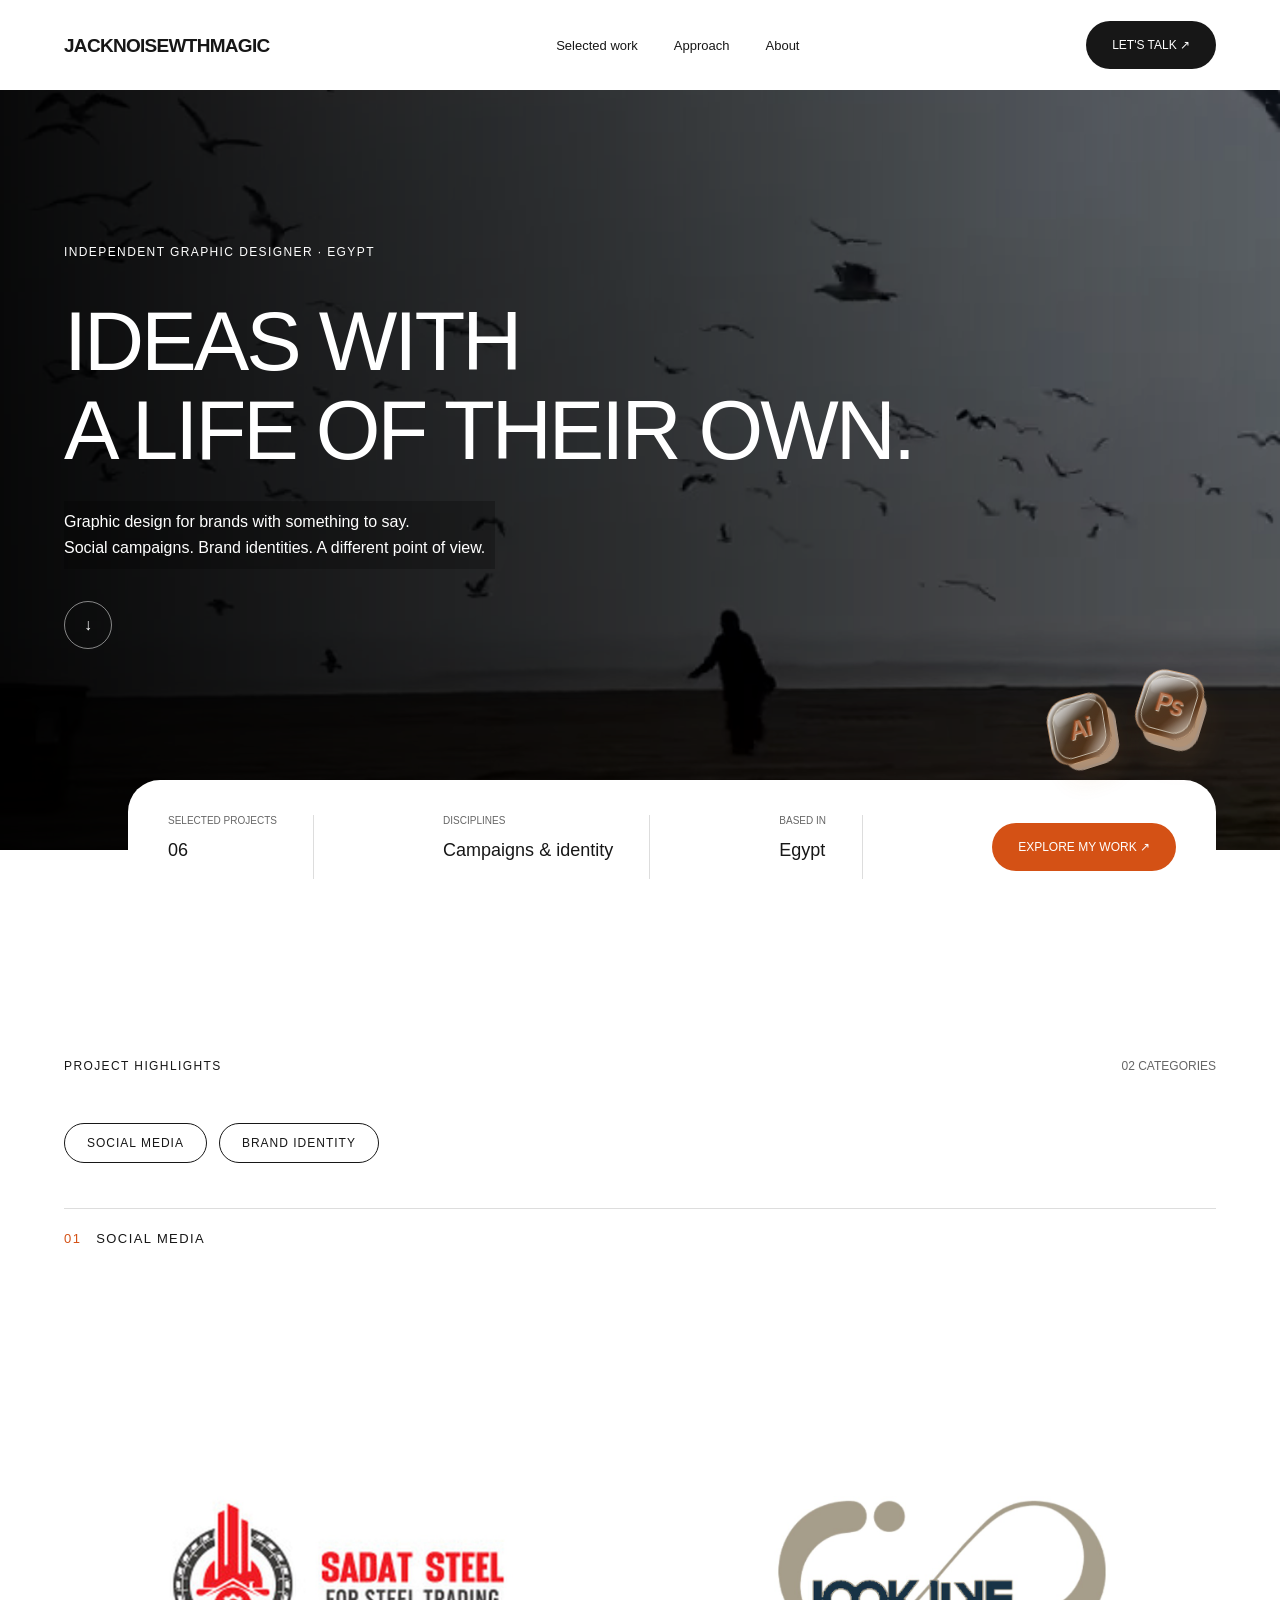
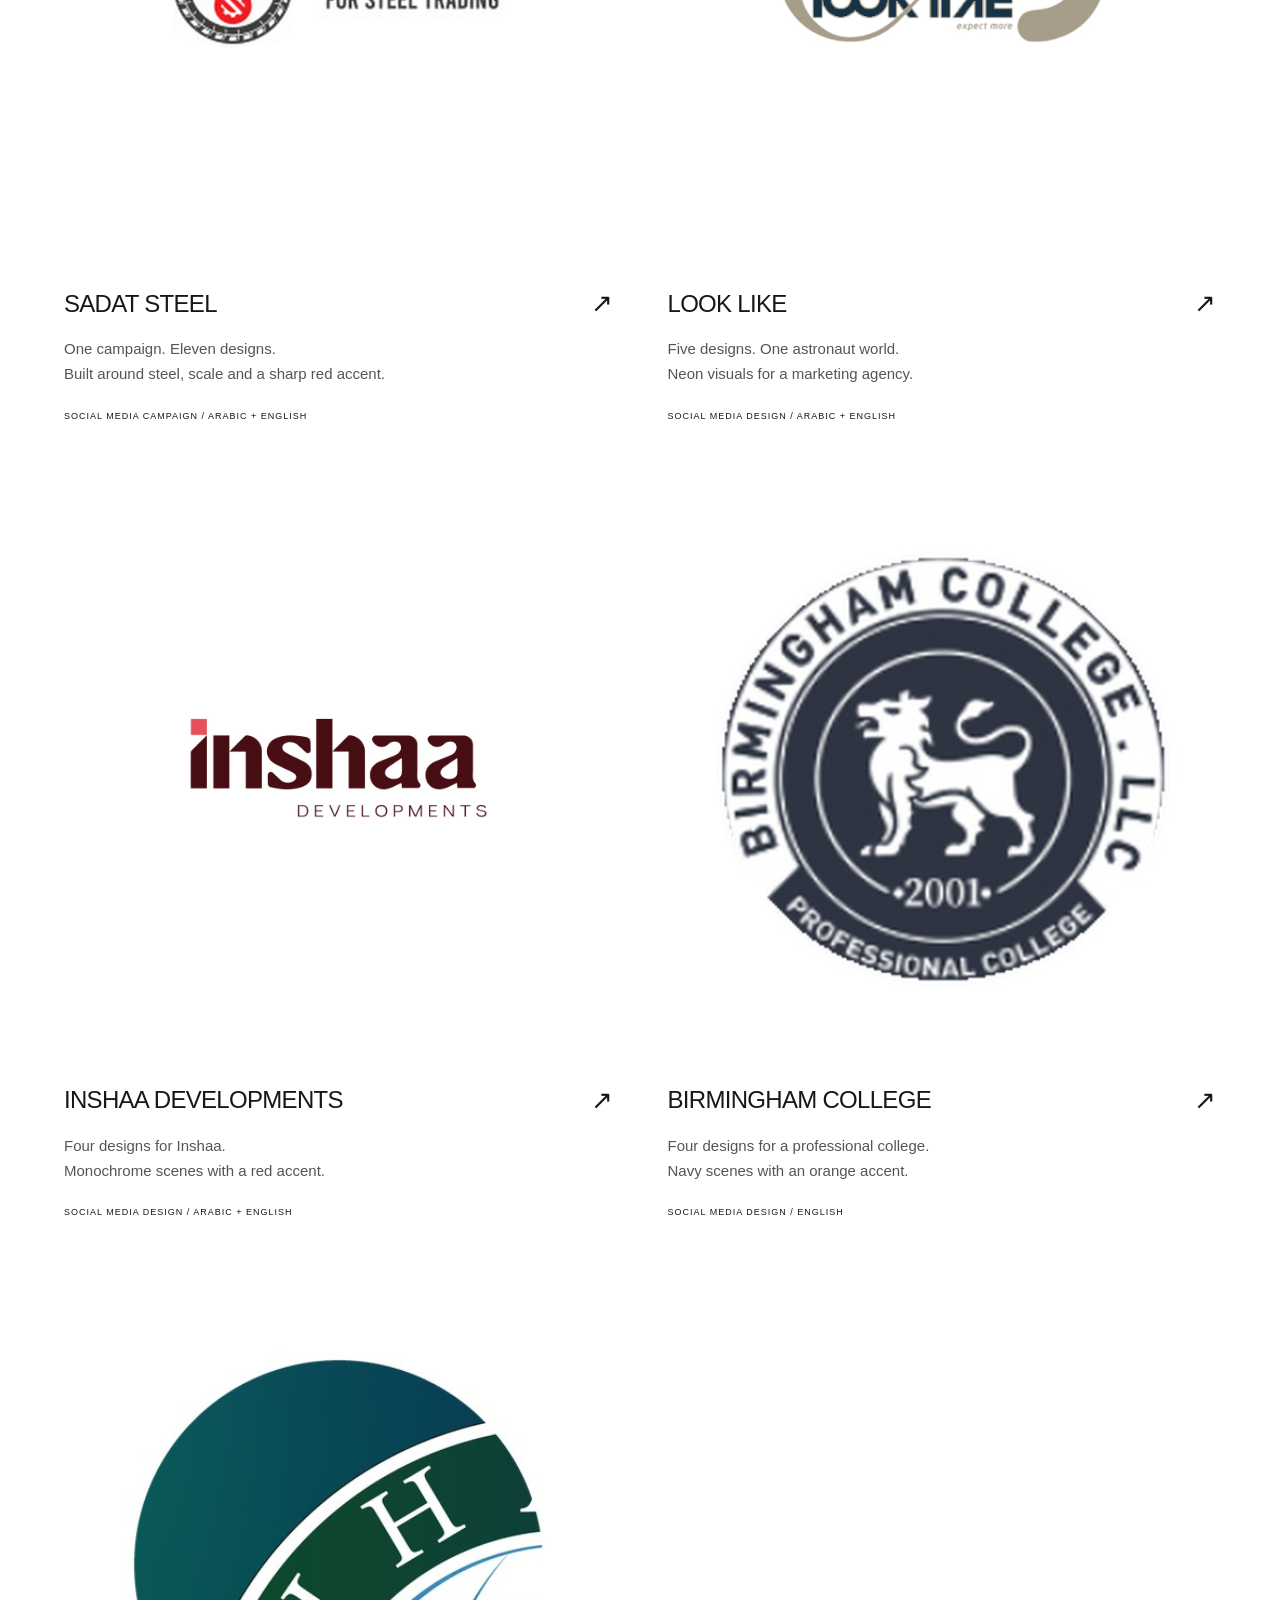
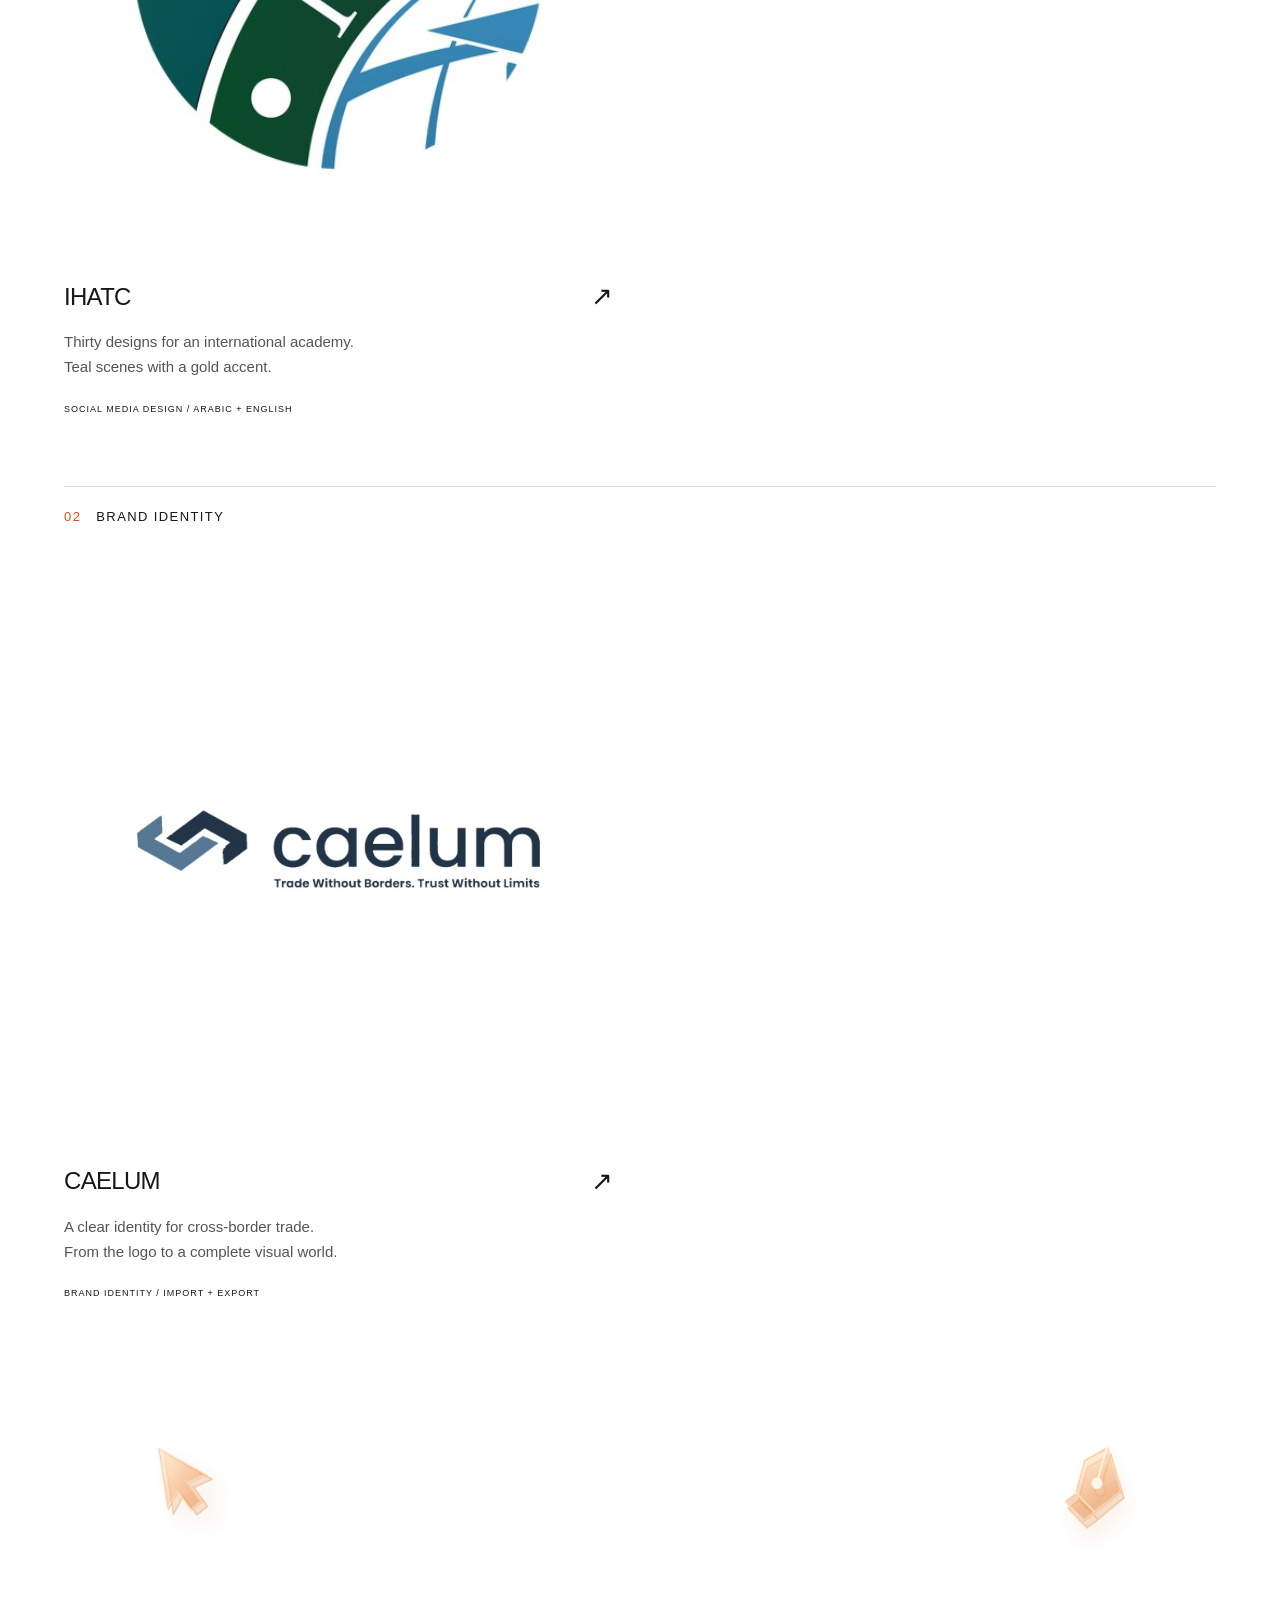
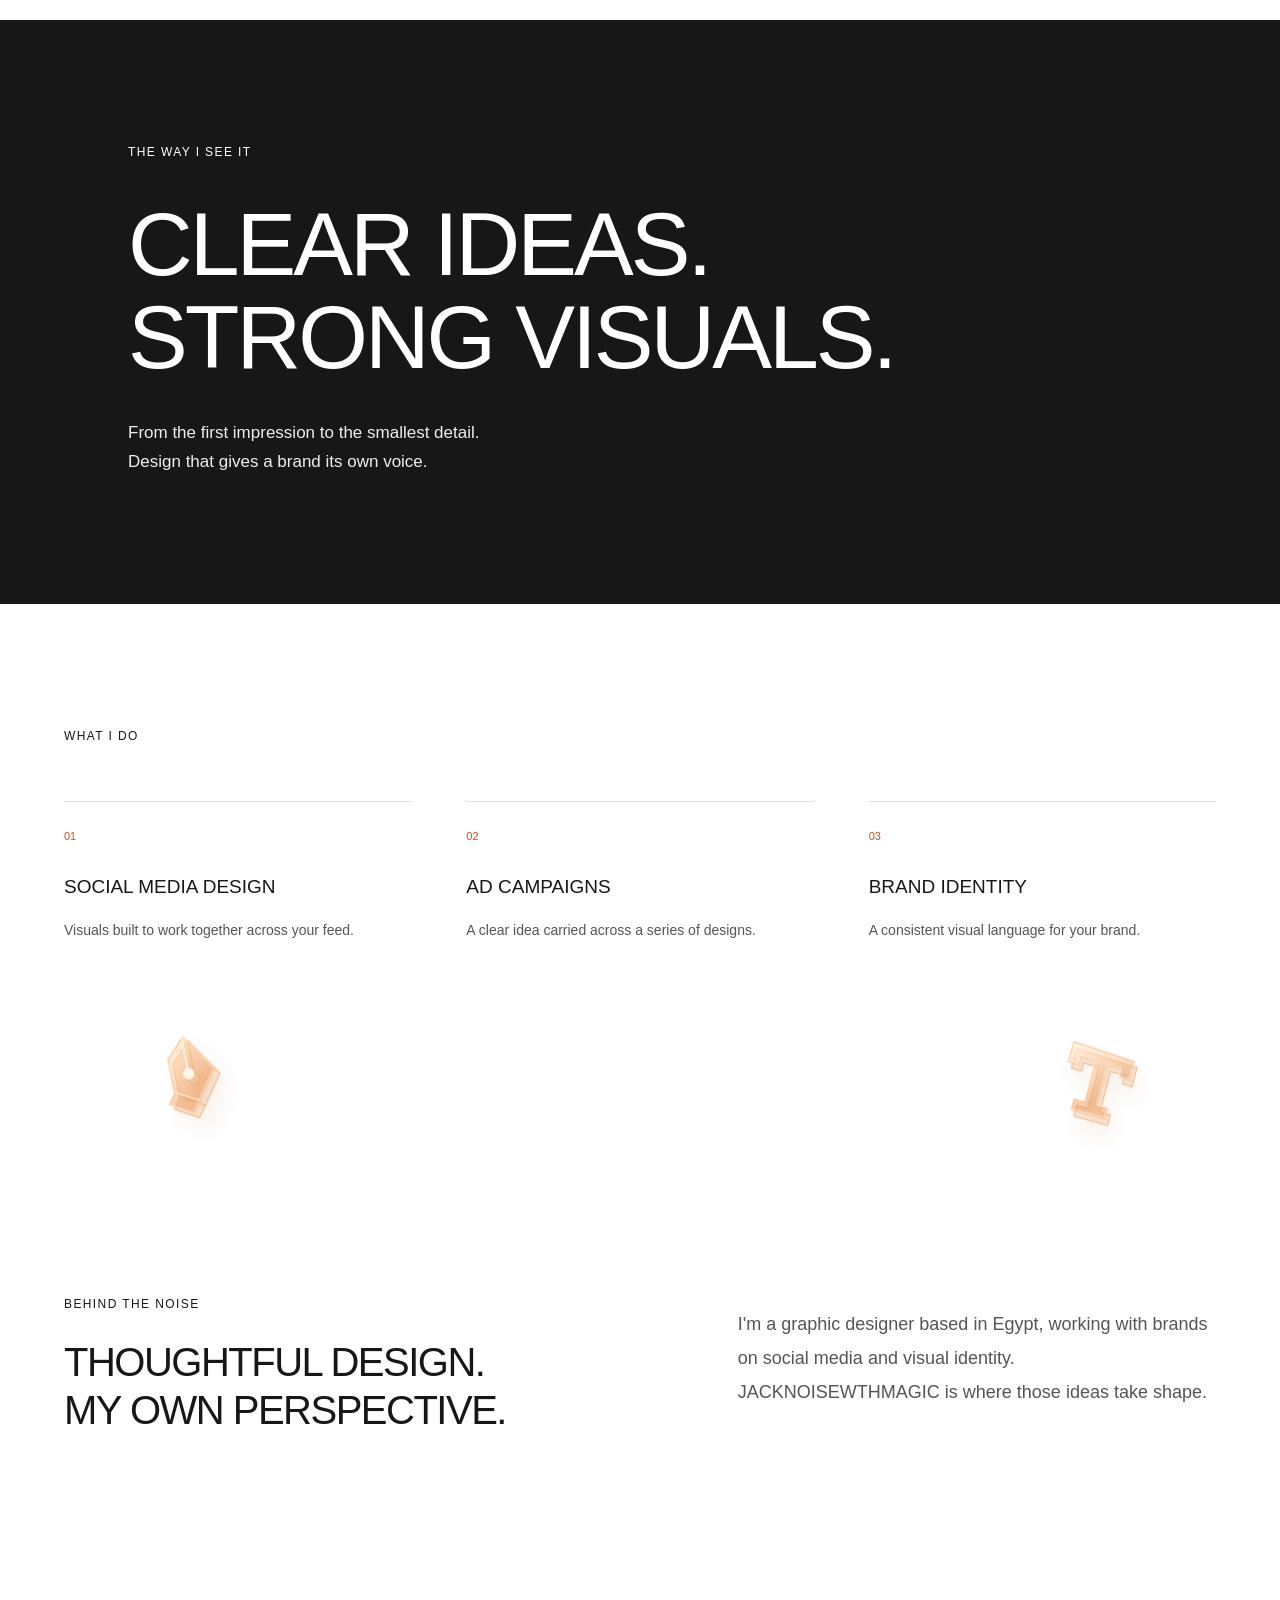
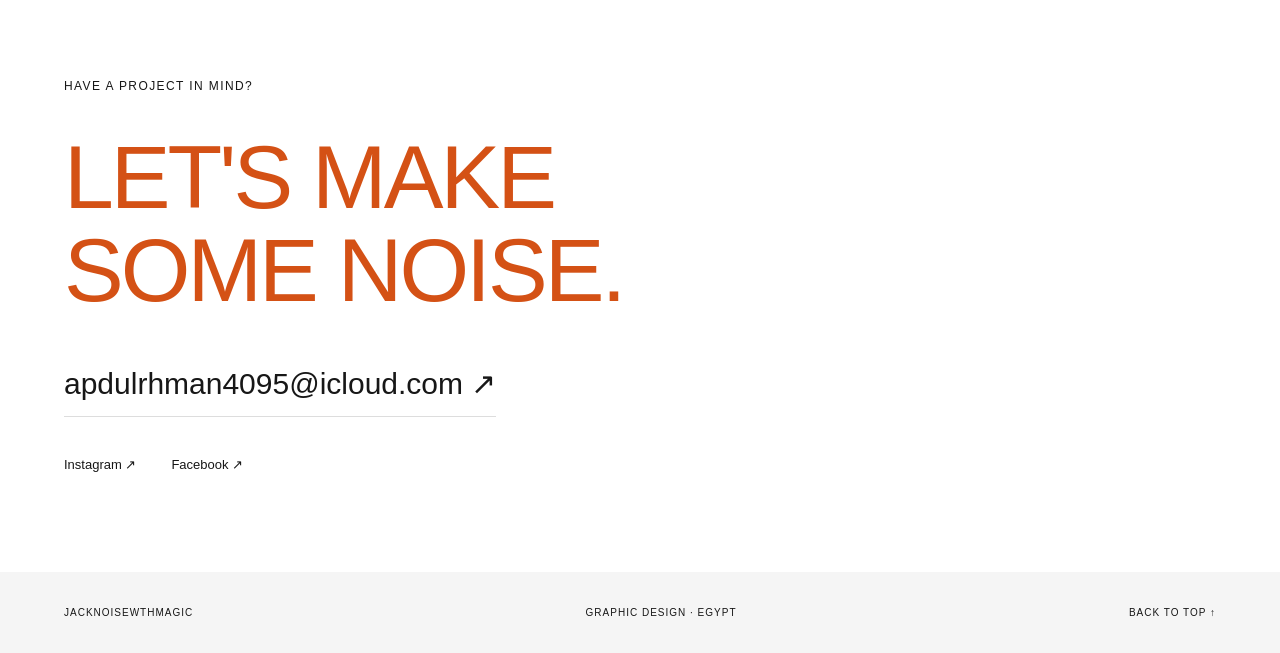
==== commit e5cb0648: "Better IHATC logo" ====
--- a/index.html
+++ b/index.html
@@ -1 +1 @@
-<!doctype html><html lang="en"><head><meta charset="utf-8"><meta name="viewport" content="width=device-width,initial-scale=1"><meta name="theme-color" content="#ffffff"><title>JACKNOISEWTHMAGIC | Graphic designer</title><meta name="description" content="Graphic design, social campaigns and brand identities by JACKNOISEWTHMAGIC."><link rel="stylesheet" href="style.css?v=4"></head><body class="fb-home"><header class="fb-nav"><a class="fb-brand" href="/">JACKNOISEWTHMAGIC</a><nav><a href="#work">Selected work</a><a href="#approach">Approach</a><a href="#about">About</a></nav><a class="fb-pill" href="mailto:apdulrhman4095@icloud.com">LET'S TALK ↗</a></header><main><section class="fb-hero"><div class="fb-hero-art"><video class="fb-hero-video" autoplay muted loop playsinline preload="metadata" poster="assets/hero-poster.jpg?v=2" aria-label="Warm orange and red motion visual"><source src="assets/hero-motion.webm?v=2" type="video/webm"><source src="assets/hero-motion.mp4?v=2" type="video/mp4"></video></div><div class="fb-hero-shade"></div><div class="fb-hero-copy"><p class="fb-kicker">INDEPENDENT GRAPHIC DESIGNER · EGYPT</p><h1>IDEAS WITH<br>A LIFE OF THEIR OWN.</h1><p>Graphic design for brands with something to say.<br>Social campaigns. Brand identities. A different point of view.</p><a class="fb-circle" href="#work" aria-label="Explore selected work">↓</a></div></section><div class="fb-icon-pair" aria-hidden="true"><div class="jn-glass-icon jn-glass-ps"><span>Ps</span></div><div class="jn-glass-icon jn-glass-ai"><span>Ai</span></div></div><section class="fb-summary" aria-label="Portfolio overview"><div><small>SELECTED PROJECTS</small><strong>06</strong></div><div><small>DISCIPLINES</small><strong>Campaigns & identity</strong></div><div><small>BASED IN</small><strong>Egypt</strong></div><a class="fb-pill fb-orange" href="#work">EXPLORE MY WORK ↗</a></section><section class="fb-work fb-wrap" id="work"><div class="fb-section-head"><p class="fb-kicker">PROJECT HIGHLIGHTS</p><span>02 CATEGORIES</span></div><div class="fb-tabs" role="tablist"><a href="#social-media">SOCIAL MEDIA</a><a href="#brand-identity">BRAND IDENTITY</a></div><div class="fb-cat" id="social-media"><h3 class="fb-cat-title"><span>01</span> SOCIAL MEDIA</h3><div class="fb-projects"><a class="fb-project" href="/work/sadat-steel/"><div class="fb-image-well"><img src="assets/logo-sadat-steel.jpg" alt="Sadat Steel logo" loading="lazy"></div><div class="fb-project-name"><h2>SADAT STEEL</h2><span>↗</span></div><p>One campaign. Eleven designs.<br>Built around steel, scale and a sharp red accent.</p><small>SOCIAL MEDIA CAMPAIGN / ARABIC + ENGLISH</small></a><a class="fb-project" href="/work/look-like/"><div class="fb-image-well"><img src="assets/logo-look-like.jpg?v=3" alt="Look Like logo" loading="lazy"></div><div class="fb-project-name"><h2>LOOK LIKE</h2><span>↗</span></div><p>Five designs. One astronaut world.<br>Neon visuals for a marketing agency.</p><small>SOCIAL MEDIA DESIGN / ARABIC + ENGLISH</small></a><a class="fb-project" href="/work/inshaa/"><div class="fb-image-well"><img src="assets/logo-inshaa.jpg?v=2" alt="Inshaa Developments logo" loading="lazy"></div><div class="fb-project-name"><h2>INSHAA DEVELOPMENTS</h2><span>↗</span></div><p>Four designs for Inshaa.<br>Monochrome scenes with a red accent.</p><small>SOCIAL MEDIA DESIGN / ARABIC + ENGLISH</small></a><a class="fb-project" href="/work/birmingham/"><div class="fb-image-well"><img src="assets/logo-birmingham.jpg" alt="Birmingham College logo" loading="lazy"></div><div class="fb-project-name"><h2>BIRMINGHAM COLLEGE</h2><span>↗</span></div><p>Four designs for a professional college.<br>Navy scenes with an orange accent.</p><small>SOCIAL MEDIA DESIGN / ENGLISH</small></a><a class="fb-project" href="/work/ihatc/"><div class="fb-image-well"><img src="assets/logo-ihatc.jpg" alt="IHATC logo" loading="lazy"></div><div class="fb-project-name"><h2>IHATC</h2><span>↗</span></div><p>Thirty designs for an international academy.<br>Teal scenes with a gold accent.</p><small>SOCIAL MEDIA DESIGN / ARABIC + ENGLISH</small></a></div></div><div class="fb-cat" id="brand-identity"><h3 class="fb-cat-title"><span>02</span> BRAND IDENTITY</h3><div class="fb-projects"><a class="fb-project" href="/work/caelum/"><div class="fb-image-well"><img src="assets/logo-caelum.jpg?v=2" alt="Caelum logo" loading="lazy"></div><div class="fb-project-name"><h2>CAELUM</h2><span>↗</span></div><p>A clear identity for cross-border trade.<br>From the logo to a complete visual world.</p><small>BRAND IDENTITY / IMPORT + EXPORT</small></a></div></div></section><div aria-hidden="true" class="jn-tool-trail jn-trail-1"><div aria-hidden="true" class="jn-tool jn-tool-left jn-t1a"><svg fill="none" viewbox="0 0 120 120"><defs><lineargradient gradientunits="userSpaceOnUse" id="jn-cursor-jntoolleftjnt1a" x1="10" x2="105" y1="8" y2="115"><stop stop-color="#fffaf1"></stop><stop offset=".3" stop-color="#ffcf9e" stop-opacity=".53"></stop><stop offset=".62" stop-color="#e87e2d" stop-opacity=".48"></stop><stop offset="1" stop-color="#fff2dc" stop-opacity=".92"></stop></lineargradient></defs><g fill="#e49a62" fill-opacity=".3" stroke="#efb782" stroke-width="1.7" transform="translate(6 7)"><path d="M24 12 L80 59 L54 64 L67 91 L51 99 L38 72 L20 92 Z"></path></g><g fill="url(#jn-cursor-jntoolleftjnt1a)" stroke="#f7b77e" stroke-linejoin="round" stroke-width="1.5"><path d="M24 12 L80 59 L54 64 L67 91 L51 99 L38 72 L20 92 Z"></path></g><g fill="none" stroke="#fffaf0" stroke-opacity=".8" stroke-width="1" transform="translate(-1 -1)"><path d="M24 12 L80 59 L54 64 L67 91 L51 99 L38 72 L20 92 Z"></path></g></svg></div><div aria-hidden="true" class="jn-tool jn-tool-right jn-t1b"><svg fill="none" viewbox="0 0 120 120"><defs><lineargradient gradientunits="userSpaceOnUse" id="jn-pen-jntoolrightjnt1b" x1="10" x2="105" y1="8" y2="115"><stop stop-color="#fffaf1"></stop><stop offset=".3" stop-color="#ffcf9e" stop-opacity=".53"></stop><stop offset=".62" stop-color="#e87e2d" stop-opacity=".48"></stop><stop offset="1" stop-color="#fff2dc" stop-opacity=".92"></stop></lineargradient></defs><g fill="#e49a62" fill-opacity=".3" stroke="#efb782" stroke-width="1.7" transform="translate(6 7)"><path d="M58 8 L91 57 L64 93 L32 76 L32 33 Z"></path><path d="M33 76 L64 93 L53 107 L22 90 Z"></path><path d="M58 8 L57 53" fill="none" stroke-width="3"></path><circle cx="57" cy="57" fill="#fff5e9" r="7"></circle></g><g fill="url(#jn-pen-jntoolrightjnt1b)" stroke="#f7b77e" stroke-linejoin="round" stroke-width="1.5"><path d="M58 8 L91 57 L64 93 L32 76 L32 33 Z"></path><path d="M33 76 L64 93 L53 107 L22 90 Z"></path><path d="M58 8 L57 53" fill="none" stroke-width="3"></path><circle cx="57" cy="57" fill="#fff5e9" r="7"></circle></g><g fill="none" stroke="#fffaf0" stroke-opacity=".8" stroke-width="1" transform="translate(-1 -1)"><path d="M58 8 L91 57 L64 93 L32 76 L32 33 Z"></path><path d="M33 76 L64 93 L53 107 L22 90 Z"></path><path d="M58 8 L57 53" fill="none" stroke-width="3"></path><circle cx="57" cy="57" fill="#fff5e9" r="7"></circle></g></svg></div></div><section class="fb-statement" id="approach"><p class="fb-kicker">THE WAY I SEE IT</p><h2>CLEAR IDEAS.<br>STRONG VISUALS.</h2><p>From the first impression to the smallest detail.<br>Design that gives a brand its own voice.</p></section><section class="fb-services fb-wrap"><p class="fb-kicker">WHAT I DO</p><div><article><span>01</span><h3>SOCIAL MEDIA DESIGN</h3><p>Visuals built to work together across your feed.</p></article><article><span>02</span><h3>AD CAMPAIGNS</h3><p>A clear idea carried across a series of designs.</p></article><article><span>03</span><h3>BRAND IDENTITY</h3><p>A consistent visual language for your brand.</p></article></div></section><div aria-hidden="true" class="jn-tool-trail jn-trail-3"><div aria-hidden="true" class="jn-tool jn-tool-left jn-t3a"><svg fill="none" viewbox="0 0 120 120"><defs><lineargradient gradientunits="userSpaceOnUse" id="jn-pen-jntoolleftjnt3a" x1="10" x2="105" y1="8" y2="115"><stop stop-color="#fffaf1"></stop><stop offset=".3" stop-color="#ffcf9e" stop-opacity=".53"></stop><stop offset=".62" stop-color="#e87e2d" stop-opacity=".48"></stop><stop offset="1" stop-color="#fff2dc" stop-opacity=".92"></stop></lineargradient></defs><g fill="#e49a62" fill-opacity=".3" stroke="#efb782" stroke-width="1.7" transform="translate(6 7)"><path d="M58 8 L91 57 L64 93 L32 76 L32 33 Z"></path><path d="M33 76 L64 93 L53 107 L22 90 Z"></path><path d="M58 8 L57 53" fill="none" stroke-width="3"></path><circle cx="57" cy="57" fill="#fff5e9" r="7"></circle></g><g fill="url(#jn-pen-jntoolleftjnt3a)" stroke="#f7b77e" stroke-linejoin="round" stroke-width="1.5"><path d="M58 8 L91 57 L64 93 L32 76 L32 33 Z"></path><path d="M33 76 L64 93 L53 107 L22 90 Z"></path><path d="M58 8 L57 53" fill="none" stroke-width="3"></path><circle cx="57" cy="57" fill="#fff5e9" r="7"></circle></g><g fill="none" stroke="#fffaf0" stroke-opacity=".8" stroke-width="1" transform="translate(-1 -1)"><path d="M58 8 L91 57 L64 93 L32 76 L32 33 Z"></path><path d="M33 76 L64 93 L53 107 L22 90 Z"></path><path d="M58 8 L57 53" fill="none" stroke-width="3"></path><circle cx="57" cy="57" fill="#fff5e9" r="7"></circle></g></svg></div><div aria-hidden="true" class="jn-tool jn-tool-right jn-t3b"><svg fill="none" viewbox="0 0 120 120"><defs><lineargradient gradientunits="userSpaceOnUse" id="jn-type-jntoolrightjnt3b" x1="10" x2="105" y1="8" y2="115"><stop stop-color="#fffaf1"></stop><stop offset=".3" stop-color="#ffcf9e" stop-opacity=".53"></stop><stop offset=".62" stop-color="#e87e2d" stop-opacity=".48"></stop><stop offset="1" stop-color="#fff2dc" stop-opacity=".92"></stop></lineargradient></defs><g fill="#e49a62" fill-opacity=".3" stroke="#efb782" stroke-width="1.7" transform="translate(6 7)"><path d="M13 18 H99 V44 H85 V33 H65 V87 H80 V101 H33 V87 H48 V33 H27 V44 H13 Z"></path></g><g fill="url(#jn-type-jntoolrightjnt3b)" stroke="#f7b77e" stroke-linejoin="round" stroke-width="1.5"><path d="M13 18 H99 V44 H85 V33 H65 V87 H80 V101 H33 V87 H48 V33 H27 V44 H13 Z"></path></g><g fill="none" stroke="#fffaf0" stroke-opacity=".8" stroke-width="1" transform="translate(-1 -1)"><path d="M13 18 H99 V44 H85 V33 H65 V87 H80 V101 H33 V87 H48 V33 H27 V44 H13 Z"></path></g></svg></div></div><section class="fb-about fb-wrap" id="about"><div><p class="fb-kicker">BEHIND THE NOISE</p><h2>THOUGHTFUL DESIGN.<br>MY OWN PERSPECTIVE.</h2></div><p>I'm a graphic designer based in Egypt, working with brands on social media and visual identity. JACKNOISEWTHMAGIC is where those ideas take shape.</p></section><section class="fb-contact" id="contact"><div class="fb-wrap"><p class="fb-kicker">HAVE A PROJECT IN MIND?</p><h2>LET'S MAKE<br>SOME NOISE.</h2><a class="fb-email" href="mailto:apdulrhman4095@icloud.com">apdulrhman4095@icloud.com ↗</a><div class="fb-socials"><a href="https://www.instagram.com/jacknoisewthmagic" target="_blank" rel="noopener noreferrer">Instagram ↗</a><a href="https://www.facebook.com/apdulrhmn.elsayed/" target="_blank" rel="noopener noreferrer">Facebook ↗</a></div></div></section></main><footer class="fb-footer"><span>JACKNOISEWTHMAGIC</span><span>GRAPHIC DESIGN · EGYPT</span><a href="#">BACK TO TOP ↑</a></footer><script src="hero-video.js"></script></body></html>
+<!doctype html><html lang="en"><head><meta charset="utf-8"><meta name="viewport" content="width=device-width,initial-scale=1"><meta name="theme-color" content="#ffffff"><title>JACKNOISEWTHMAGIC | Graphic designer</title><meta name="description" content="Graphic design, social campaigns and brand identities by JACKNOISEWTHMAGIC."><link rel="stylesheet" href="style.css?v=4"></head><body class="fb-home"><header class="fb-nav"><a class="fb-brand" href="/">JACKNOISEWTHMAGIC</a><nav><a href="#work">Selected work</a><a href="#approach">Approach</a><a href="#about">About</a></nav><a class="fb-pill" href="mailto:apdulrhman4095@icloud.com">LET'S TALK ↗</a></header><main><section class="fb-hero"><div class="fb-hero-art"><video class="fb-hero-video" autoplay muted loop playsinline preload="metadata" poster="assets/hero-poster.jpg?v=2" aria-label="Warm orange and red motion visual"><source src="assets/hero-motion.webm?v=2" type="video/webm"><source src="assets/hero-motion.mp4?v=2" type="video/mp4"></video></div><div class="fb-hero-shade"></div><div class="fb-hero-copy"><p class="fb-kicker">INDEPENDENT GRAPHIC DESIGNER · EGYPT</p><h1>IDEAS WITH<br>A LIFE OF THEIR OWN.</h1><p>Graphic design for brands with something to say.<br>Social campaigns. Brand identities. A different point of view.</p><a class="fb-circle" href="#work" aria-label="Explore selected work">↓</a></div></section><div class="fb-icon-pair" aria-hidden="true"><div class="jn-glass-icon jn-glass-ps"><span>Ps</span></div><div class="jn-glass-icon jn-glass-ai"><span>Ai</span></div></div><section class="fb-summary" aria-label="Portfolio overview"><div><small>SELECTED PROJECTS</small><strong>06</strong></div><div><small>DISCIPLINES</small><strong>Campaigns & identity</strong></div><div><small>BASED IN</small><strong>Egypt</strong></div><a class="fb-pill fb-orange" href="#work">EXPLORE MY WORK ↗</a></section><section class="fb-work fb-wrap" id="work"><div class="fb-section-head"><p class="fb-kicker">PROJECT HIGHLIGHTS</p><span>02 CATEGORIES</span></div><div class="fb-tabs" role="tablist"><a href="#social-media">SOCIAL MEDIA</a><a href="#brand-identity">BRAND IDENTITY</a></div><div class="fb-cat" id="social-media"><h3 class="fb-cat-title"><span>01</span> SOCIAL MEDIA</h3><div class="fb-projects"><a class="fb-project" href="/work/sadat-steel/"><div class="fb-image-well"><img src="assets/logo-sadat-steel.jpg" alt="Sadat Steel logo" loading="lazy"></div><div class="fb-project-name"><h2>SADAT STEEL</h2><span>↗</span></div><p>One campaign. Eleven designs.<br>Built around steel, scale and a sharp red accent.</p><small>SOCIAL MEDIA CAMPAIGN / ARABIC + ENGLISH</small></a><a class="fb-project" href="/work/look-like/"><div class="fb-image-well"><img src="assets/logo-look-like.jpg?v=3" alt="Look Like logo" loading="lazy"></div><div class="fb-project-name"><h2>LOOK LIKE</h2><span>↗</span></div><p>Five designs. One astronaut world.<br>Neon visuals for a marketing agency.</p><small>SOCIAL MEDIA DESIGN / ARABIC + ENGLISH</small></a><a class="fb-project" href="/work/inshaa/"><div class="fb-image-well"><img src="assets/logo-inshaa.jpg?v=2" alt="Inshaa Developments logo" loading="lazy"></div><div class="fb-project-name"><h2>INSHAA DEVELOPMENTS</h2><span>↗</span></div><p>Four designs for Inshaa.<br>Monochrome scenes with a red accent.</p><small>SOCIAL MEDIA DESIGN / ARABIC + ENGLISH</small></a><a class="fb-project" href="/work/birmingham/"><div class="fb-image-well"><img src="assets/logo-birmingham.jpg" alt="Birmingham College logo" loading="lazy"></div><div class="fb-project-name"><h2>BIRMINGHAM COLLEGE</h2><span>↗</span></div><p>Four designs for a professional college.<br>Navy scenes with an orange accent.</p><small>SOCIAL MEDIA DESIGN / ENGLISH</small></a><a class="fb-project" href="/work/ihatc/"><div class="fb-image-well"><img src="assets/logo-ihatc.jpg?v=2" alt="IHATC logo" loading="lazy"></div><div class="fb-project-name"><h2>IHATC</h2><span>↗</span></div><p>Thirty designs for an international academy.<br>Teal scenes with a gold accent.</p><small>SOCIAL MEDIA DESIGN / ARABIC + ENGLISH</small></a></div></div><div class="fb-cat" id="brand-identity"><h3 class="fb-cat-title"><span>02</span> BRAND IDENTITY</h3><div class="fb-projects"><a class="fb-project" href="/work/caelum/"><div class="fb-image-well"><img src="assets/logo-caelum.jpg?v=2" alt="Caelum logo" loading="lazy"></div><div class="fb-project-name"><h2>CAELUM</h2><span>↗</span></div><p>A clear identity for cross-border trade.<br>From the logo to a complete visual world.</p><small>BRAND IDENTITY / IMPORT + EXPORT</small></a></div></div></section><div aria-hidden="true" class="jn-tool-trail jn-trail-1"><div aria-hidden="true" class="jn-tool jn-tool-left jn-t1a"><svg fill="none" viewbox="0 0 120 120"><defs><lineargradient gradientunits="userSpaceOnUse" id="jn-cursor-jntoolleftjnt1a" x1="10" x2="105" y1="8" y2="115"><stop stop-color="#fffaf1"></stop><stop offset=".3" stop-color="#ffcf9e" stop-opacity=".53"></stop><stop offset=".62" stop-color="#e87e2d" stop-opacity=".48"></stop><stop offset="1" stop-color="#fff2dc" stop-opacity=".92"></stop></lineargradient></defs><g fill="#e49a62" fill-opacity=".3" stroke="#efb782" stroke-width="1.7" transform="translate(6 7)"><path d="M24 12 L80 59 L54 64 L67 91 L51 99 L38 72 L20 92 Z"></path></g><g fill="url(#jn-cursor-jntoolleftjnt1a)" stroke="#f7b77e" stroke-linejoin="round" stroke-width="1.5"><path d="M24 12 L80 59 L54 64 L67 91 L51 99 L38 72 L20 92 Z"></path></g><g fill="none" stroke="#fffaf0" stroke-opacity=".8" stroke-width="1" transform="translate(-1 -1)"><path d="M24 12 L80 59 L54 64 L67 91 L51 99 L38 72 L20 92 Z"></path></g></svg></div><div aria-hidden="true" class="jn-tool jn-tool-right jn-t1b"><svg fill="none" viewbox="0 0 120 120"><defs><lineargradient gradientunits="userSpaceOnUse" id="jn-pen-jntoolrightjnt1b" x1="10" x2="105" y1="8" y2="115"><stop stop-color="#fffaf1"></stop><stop offset=".3" stop-color="#ffcf9e" stop-opacity=".53"></stop><stop offset=".62" stop-color="#e87e2d" stop-opacity=".48"></stop><stop offset="1" stop-color="#fff2dc" stop-opacity=".92"></stop></lineargradient></defs><g fill="#e49a62" fill-opacity=".3" stroke="#efb782" stroke-width="1.7" transform="translate(6 7)"><path d="M58 8 L91 57 L64 93 L32 76 L32 33 Z"></path><path d="M33 76 L64 93 L53 107 L22 90 Z"></path><path d="M58 8 L57 53" fill="none" stroke-width="3"></path><circle cx="57" cy="57" fill="#fff5e9" r="7"></circle></g><g fill="url(#jn-pen-jntoolrightjnt1b)" stroke="#f7b77e" stroke-linejoin="round" stroke-width="1.5"><path d="M58 8 L91 57 L64 93 L32 76 L32 33 Z"></path><path d="M33 76 L64 93 L53 107 L22 90 Z"></path><path d="M58 8 L57 53" fill="none" stroke-width="3"></path><circle cx="57" cy="57" fill="#fff5e9" r="7"></circle></g><g fill="none" stroke="#fffaf0" stroke-opacity=".8" stroke-width="1" transform="translate(-1 -1)"><path d="M58 8 L91 57 L64 93 L32 76 L32 33 Z"></path><path d="M33 76 L64 93 L53 107 L22 90 Z"></path><path d="M58 8 L57 53" fill="none" stroke-width="3"></path><circle cx="57" cy="57" fill="#fff5e9" r="7"></circle></g></svg></div></div><section class="fb-statement" id="approach"><p class="fb-kicker">THE WAY I SEE IT</p><h2>CLEAR IDEAS.<br>STRONG VISUALS.</h2><p>From the first impression to the smallest detail.<br>Design that gives a brand its own voice.</p></section><section class="fb-services fb-wrap"><p class="fb-kicker">WHAT I DO</p><div><article><span>01</span><h3>SOCIAL MEDIA DESIGN</h3><p>Visuals built to work together across your feed.</p></article><article><span>02</span><h3>AD CAMPAIGNS</h3><p>A clear idea carried across a series of designs.</p></article><article><span>03</span><h3>BRAND IDENTITY</h3><p>A consistent visual language for your brand.</p></article></div></section><div aria-hidden="true" class="jn-tool-trail jn-trail-3"><div aria-hidden="true" class="jn-tool jn-tool-left jn-t3a"><svg fill="none" viewbox="0 0 120 120"><defs><lineargradient gradientunits="userSpaceOnUse" id="jn-pen-jntoolleftjnt3a" x1="10" x2="105" y1="8" y2="115"><stop stop-color="#fffaf1"></stop><stop offset=".3" stop-color="#ffcf9e" stop-opacity=".53"></stop><stop offset=".62" stop-color="#e87e2d" stop-opacity=".48"></stop><stop offset="1" stop-color="#fff2dc" stop-opacity=".92"></stop></lineargradient></defs><g fill="#e49a62" fill-opacity=".3" stroke="#efb782" stroke-width="1.7" transform="translate(6 7)"><path d="M58 8 L91 57 L64 93 L32 76 L32 33 Z"></path><path d="M33 76 L64 93 L53 107 L22 90 Z"></path><path d="M58 8 L57 53" fill="none" stroke-width="3"></path><circle cx="57" cy="57" fill="#fff5e9" r="7"></circle></g><g fill="url(#jn-pen-jntoolleftjnt3a)" stroke="#f7b77e" stroke-linejoin="round" stroke-width="1.5"><path d="M58 8 L91 57 L64 93 L32 76 L32 33 Z"></path><path d="M33 76 L64 93 L53 107 L22 90 Z"></path><path d="M58 8 L57 53" fill="none" stroke-width="3"></path><circle cx="57" cy="57" fill="#fff5e9" r="7"></circle></g><g fill="none" stroke="#fffaf0" stroke-opacity=".8" stroke-width="1" transform="translate(-1 -1)"><path d="M58 8 L91 57 L64 93 L32 76 L32 33 Z"></path><path d="M33 76 L64 93 L53 107 L22 90 Z"></path><path d="M58 8 L57 53" fill="none" stroke-width="3"></path><circle cx="57" cy="57" fill="#fff5e9" r="7"></circle></g></svg></div><div aria-hidden="true" class="jn-tool jn-tool-right jn-t3b"><svg fill="none" viewbox="0 0 120 120"><defs><lineargradient gradientunits="userSpaceOnUse" id="jn-type-jntoolrightjnt3b" x1="10" x2="105" y1="8" y2="115"><stop stop-color="#fffaf1"></stop><stop offset=".3" stop-color="#ffcf9e" stop-opacity=".53"></stop><stop offset=".62" stop-color="#e87e2d" stop-opacity=".48"></stop><stop offset="1" stop-color="#fff2dc" stop-opacity=".92"></stop></lineargradient></defs><g fill="#e49a62" fill-opacity=".3" stroke="#efb782" stroke-width="1.7" transform="translate(6 7)"><path d="M13 18 H99 V44 H85 V33 H65 V87 H80 V101 H33 V87 H48 V33 H27 V44 H13 Z"></path></g><g fill="url(#jn-type-jntoolrightjnt3b)" stroke="#f7b77e" stroke-linejoin="round" stroke-width="1.5"><path d="M13 18 H99 V44 H85 V33 H65 V87 H80 V101 H33 V87 H48 V33 H27 V44 H13 Z"></path></g><g fill="none" stroke="#fffaf0" stroke-opacity=".8" stroke-width="1" transform="translate(-1 -1)"><path d="M13 18 H99 V44 H85 V33 H65 V87 H80 V101 H33 V87 H48 V33 H27 V44 H13 Z"></path></g></svg></div></div><section class="fb-about fb-wrap" id="about"><div><p class="fb-kicker">BEHIND THE NOISE</p><h2>THOUGHTFUL DESIGN.<br>MY OWN PERSPECTIVE.</h2></div><p>I'm a graphic designer based in Egypt, working with brands on social media and visual identity. JACKNOISEWTHMAGIC is where those ideas take shape.</p></section><section class="fb-contact" id="contact"><div class="fb-wrap"><p class="fb-kicker">HAVE A PROJECT IN MIND?</p><h2>LET'S MAKE<br>SOME NOISE.</h2><a class="fb-email" href="mailto:apdulrhman4095@icloud.com">apdulrhman4095@icloud.com ↗</a><div class="fb-socials"><a href="https://www.instagram.com/jacknoisewthmagic" target="_blank" rel="noopener noreferrer">Instagram ↗</a><a href="https://www.facebook.com/apdulrhmn.elsayed/" target="_blank" rel="noopener noreferrer">Facebook ↗</a></div></div></section></main><footer class="fb-footer"><span>JACKNOISEWTHMAGIC</span><span>GRAPHIC DESIGN · EGYPT</span><a href="#">BACK TO TOP ↑</a></footer><script src="hero-video.js"></script></body></html>
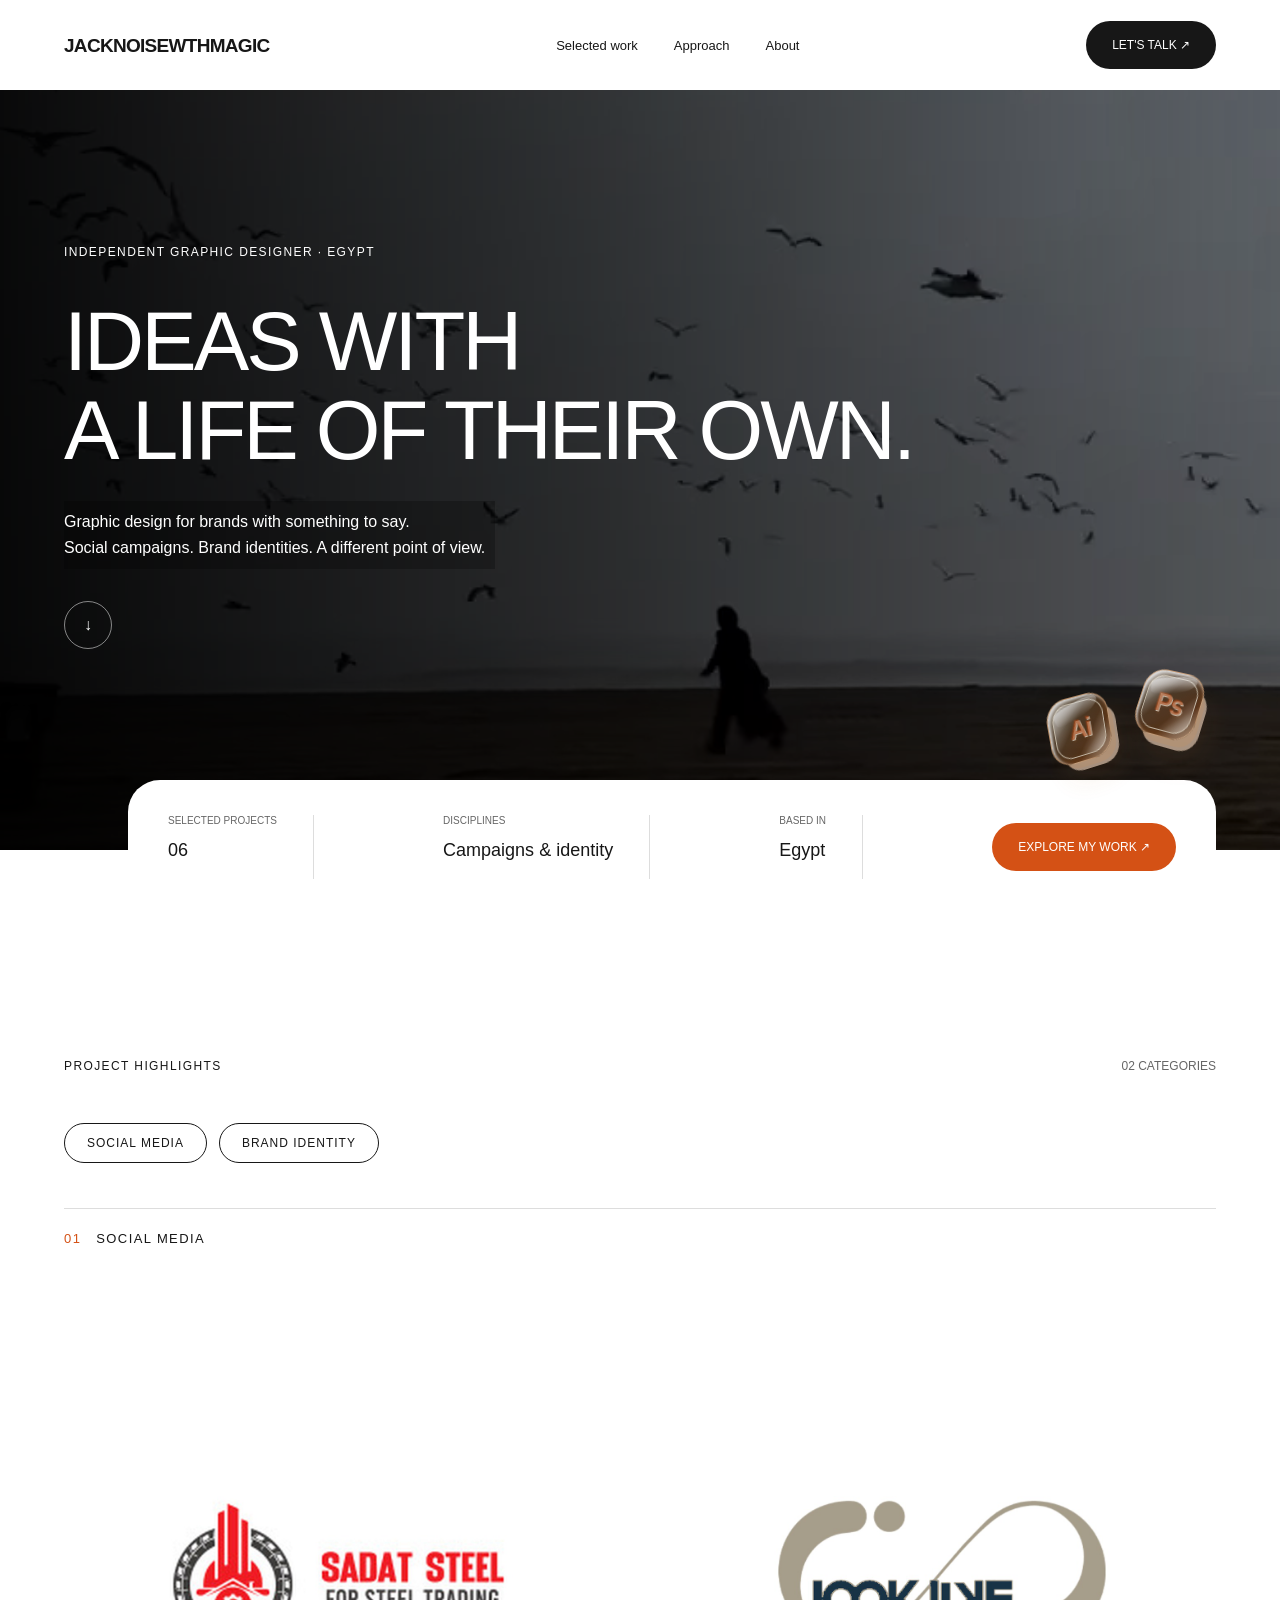
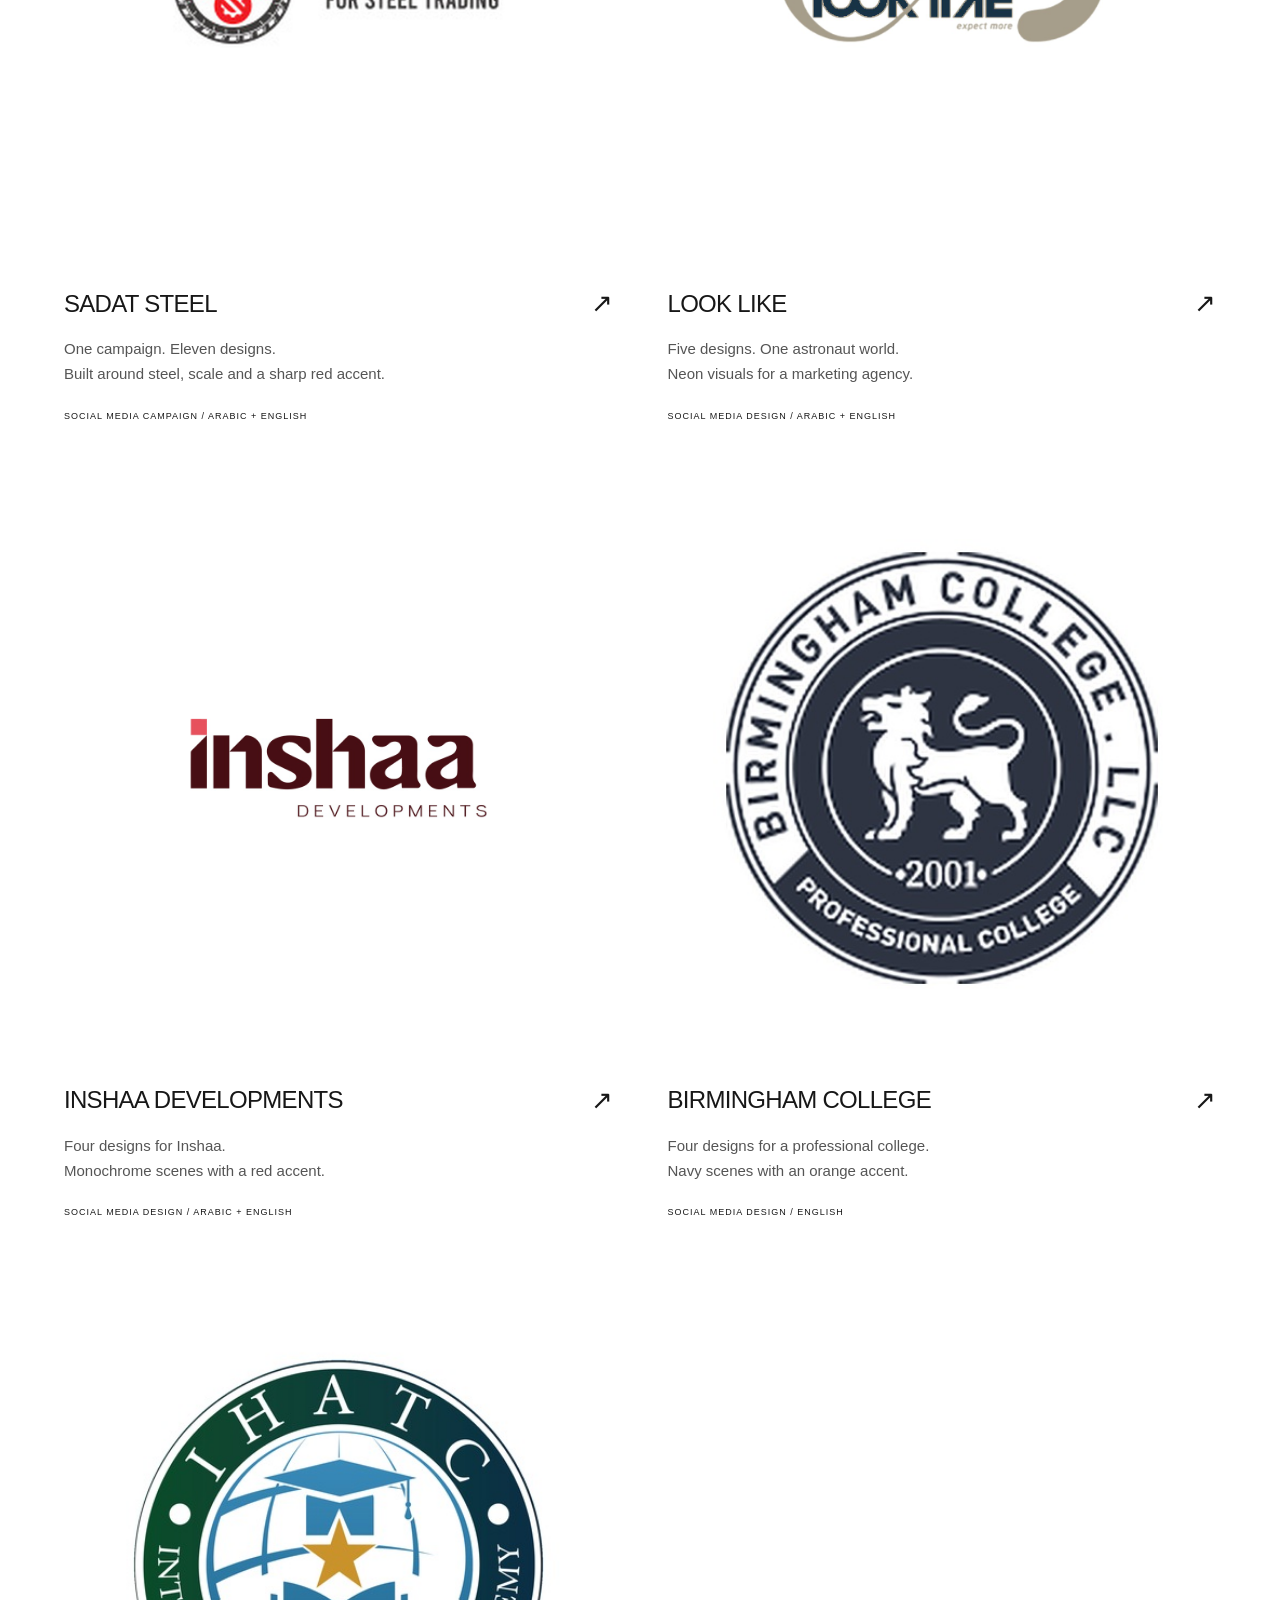
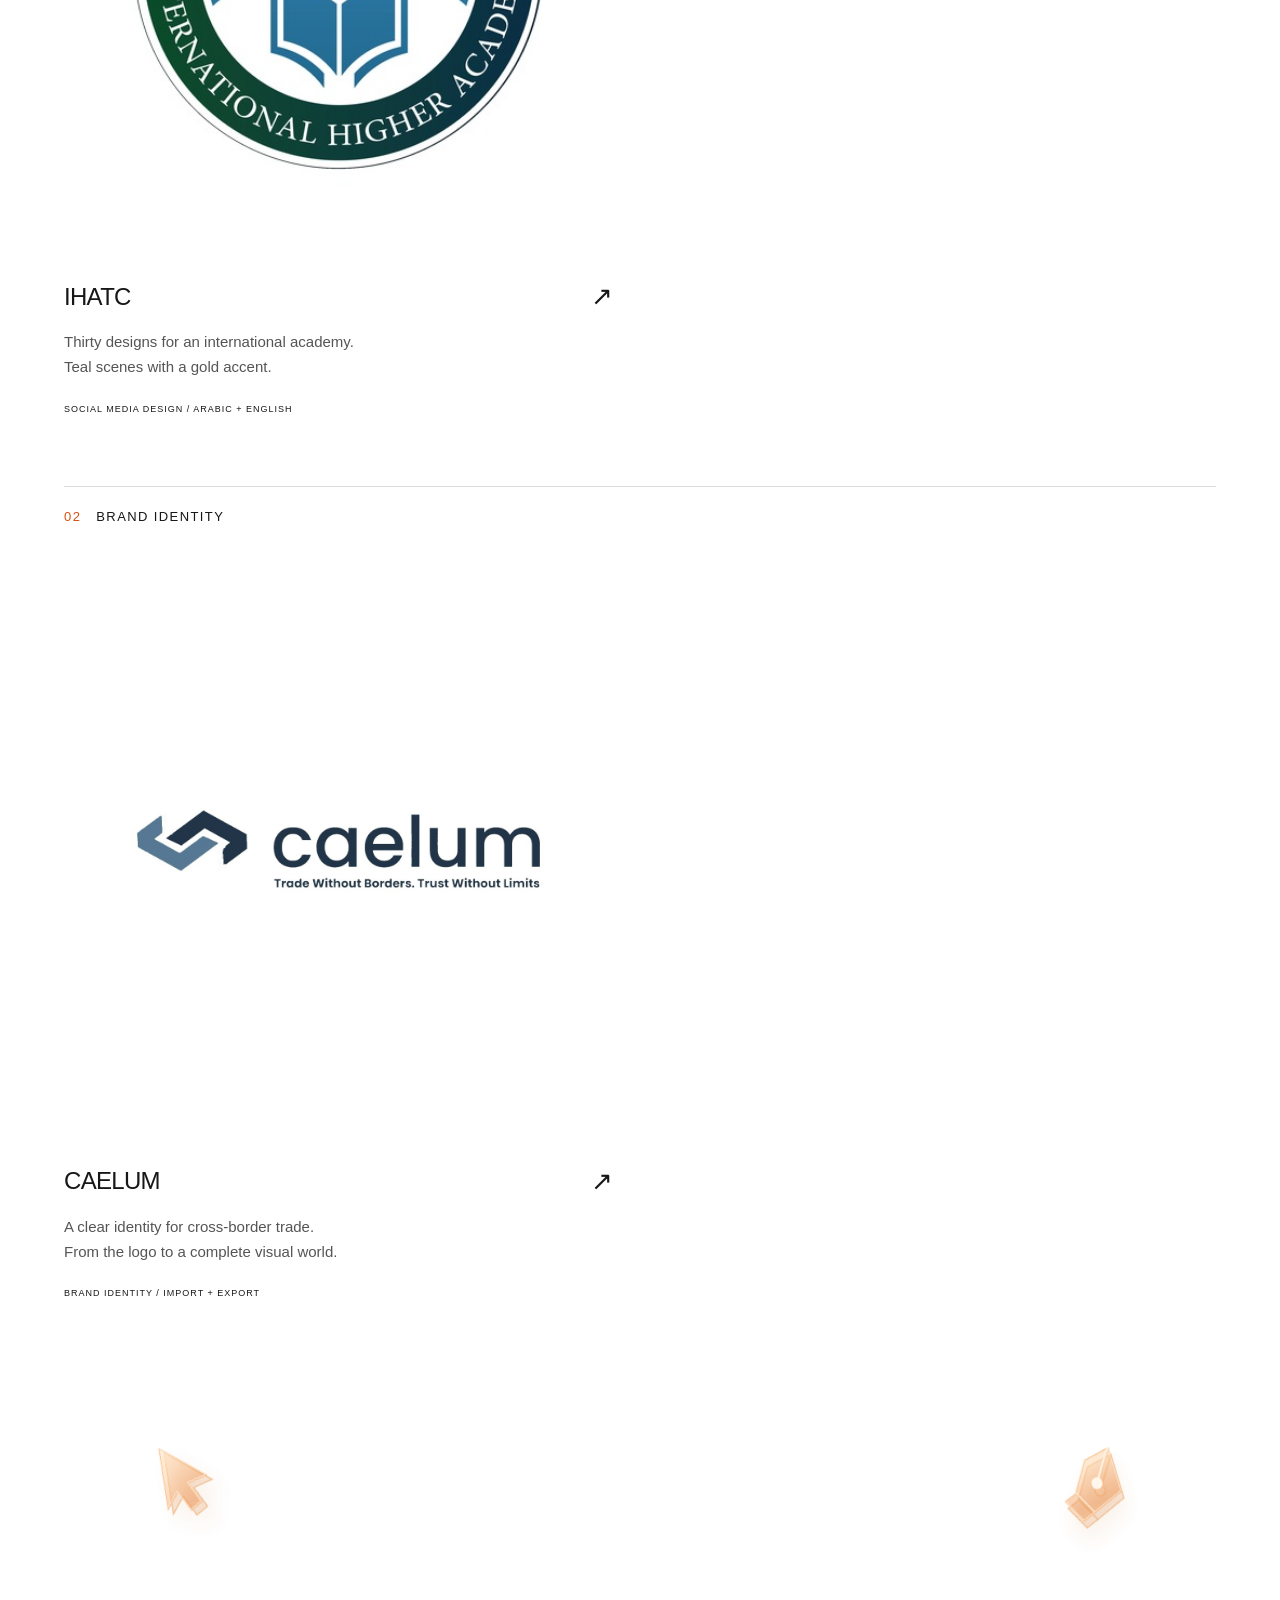
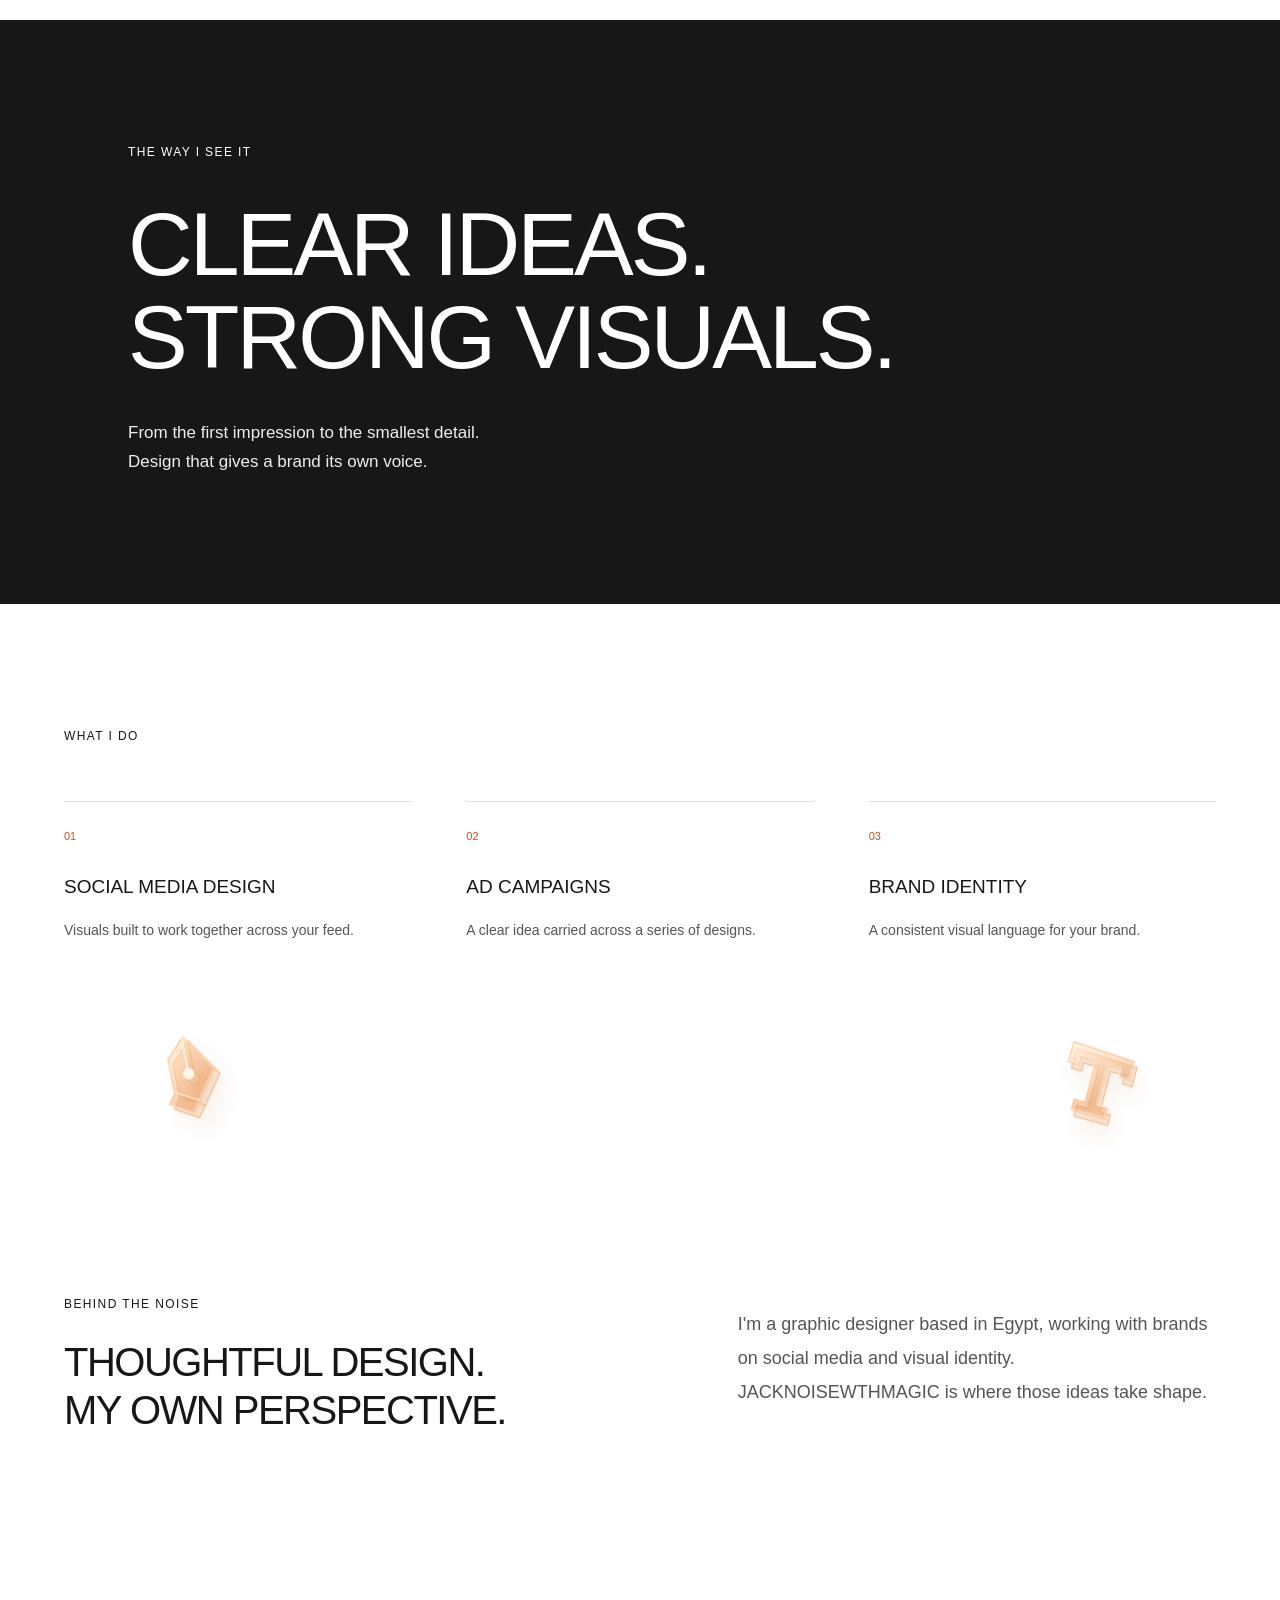
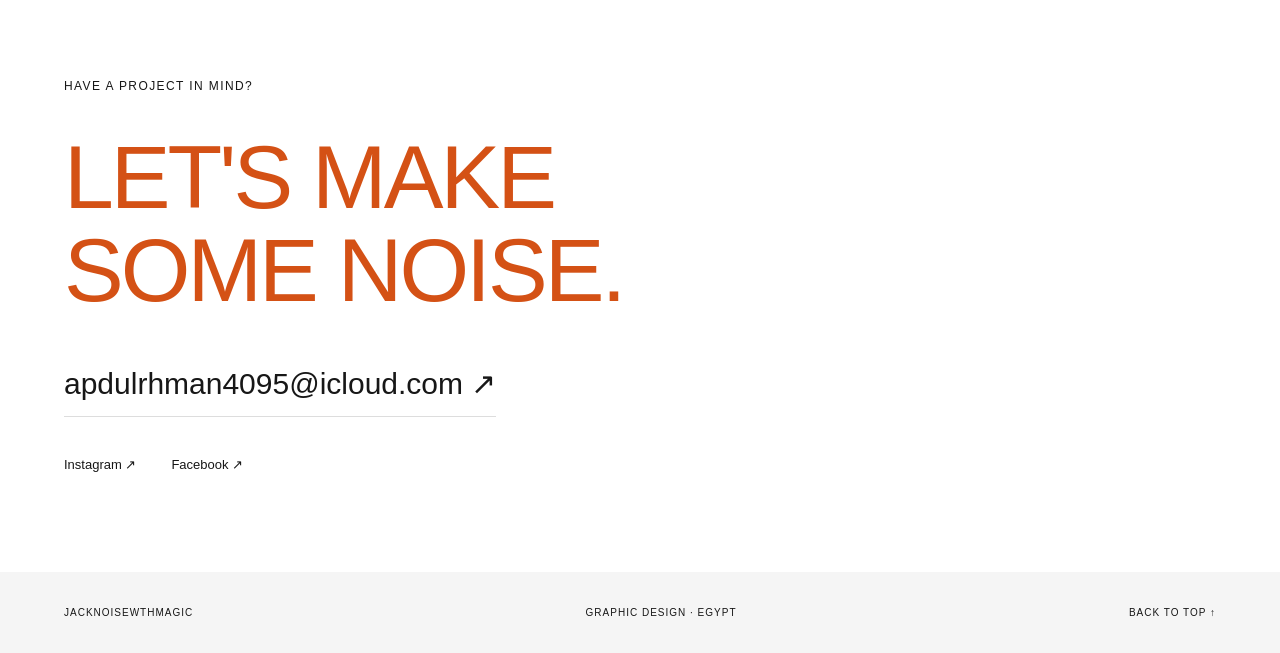
==== commit f2909329: "Sharper Birmingham logo cover" ====
--- a/index.html
+++ b/index.html
@@ -1 +1 @@
-<!doctype html><html lang="en"><head><meta charset="utf-8"><meta name="viewport" content="width=device-width,initial-scale=1"><meta name="theme-color" content="#ffffff"><title>JACKNOISEWTHMAGIC | Graphic designer</title><meta name="description" content="Graphic design, social campaigns and brand identities by JACKNOISEWTHMAGIC."><link rel="stylesheet" href="style.css?v=4"></head><body class="fb-home"><header class="fb-nav"><a class="fb-brand" href="/">JACKNOISEWTHMAGIC</a><nav><a href="#work">Selected work</a><a href="#approach">Approach</a><a href="#about">About</a></nav><a class="fb-pill" href="mailto:apdulrhman4095@icloud.com">LET'S TALK ↗</a></header><main><section class="fb-hero"><div class="fb-hero-art"><video class="fb-hero-video" autoplay muted loop playsinline preload="metadata" poster="assets/hero-poster.jpg?v=2" aria-label="Warm orange and red motion visual"><source src="assets/hero-motion.webm?v=2" type="video/webm"><source src="assets/hero-motion.mp4?v=2" type="video/mp4"></video></div><div class="fb-hero-shade"></div><div class="fb-hero-copy"><p class="fb-kicker">INDEPENDENT GRAPHIC DESIGNER · EGYPT</p><h1>IDEAS WITH<br>A LIFE OF THEIR OWN.</h1><p>Graphic design for brands with something to say.<br>Social campaigns. Brand identities. A different point of view.</p><a class="fb-circle" href="#work" aria-label="Explore selected work">↓</a></div></section><div class="fb-icon-pair" aria-hidden="true"><div class="jn-glass-icon jn-glass-ps"><span>Ps</span></div><div class="jn-glass-icon jn-glass-ai"><span>Ai</span></div></div><section class="fb-summary" aria-label="Portfolio overview"><div><small>SELECTED PROJECTS</small><strong>06</strong></div><div><small>DISCIPLINES</small><strong>Campaigns & identity</strong></div><div><small>BASED IN</small><strong>Egypt</strong></div><a class="fb-pill fb-orange" href="#work">EXPLORE MY WORK ↗</a></section><section class="fb-work fb-wrap" id="work"><div class="fb-section-head"><p class="fb-kicker">PROJECT HIGHLIGHTS</p><span>02 CATEGORIES</span></div><div class="fb-tabs" role="tablist"><a href="#social-media">SOCIAL MEDIA</a><a href="#brand-identity">BRAND IDENTITY</a></div><div class="fb-cat" id="social-media"><h3 class="fb-cat-title"><span>01</span> SOCIAL MEDIA</h3><div class="fb-projects"><a class="fb-project" href="/work/sadat-steel/"><div class="fb-image-well"><img src="assets/logo-sadat-steel.jpg" alt="Sadat Steel logo" loading="lazy"></div><div class="fb-project-name"><h2>SADAT STEEL</h2><span>↗</span></div><p>One campaign. Eleven designs.<br>Built around steel, scale and a sharp red accent.</p><small>SOCIAL MEDIA CAMPAIGN / ARABIC + ENGLISH</small></a><a class="fb-project" href="/work/look-like/"><div class="fb-image-well"><img src="assets/logo-look-like.jpg?v=3" alt="Look Like logo" loading="lazy"></div><div class="fb-project-name"><h2>LOOK LIKE</h2><span>↗</span></div><p>Five designs. One astronaut world.<br>Neon visuals for a marketing agency.</p><small>SOCIAL MEDIA DESIGN / ARABIC + ENGLISH</small></a><a class="fb-project" href="/work/inshaa/"><div class="fb-image-well"><img src="assets/logo-inshaa.jpg?v=2" alt="Inshaa Developments logo" loading="lazy"></div><div class="fb-project-name"><h2>INSHAA DEVELOPMENTS</h2><span>↗</span></div><p>Four designs for Inshaa.<br>Monochrome scenes with a red accent.</p><small>SOCIAL MEDIA DESIGN / ARABIC + ENGLISH</small></a><a class="fb-project" href="/work/birmingham/"><div class="fb-image-well"><img src="assets/logo-birmingham.jpg" alt="Birmingham College logo" loading="lazy"></div><div class="fb-project-name"><h2>BIRMINGHAM COLLEGE</h2><span>↗</span></div><p>Four designs for a professional college.<br>Navy scenes with an orange accent.</p><small>SOCIAL MEDIA DESIGN / ENGLISH</small></a><a class="fb-project" href="/work/ihatc/"><div class="fb-image-well"><img src="assets/logo-ihatc.jpg?v=2" alt="IHATC logo" loading="lazy"></div><div class="fb-project-name"><h2>IHATC</h2><span>↗</span></div><p>Thirty designs for an international academy.<br>Teal scenes with a gold accent.</p><small>SOCIAL MEDIA DESIGN / ARABIC + ENGLISH</small></a></div></div><div class="fb-cat" id="brand-identity"><h3 class="fb-cat-title"><span>02</span> BRAND IDENTITY</h3><div class="fb-projects"><a class="fb-project" href="/work/caelum/"><div class="fb-image-well"><img src="assets/logo-caelum.jpg?v=2" alt="Caelum logo" loading="lazy"></div><div class="fb-project-name"><h2>CAELUM</h2><span>↗</span></div><p>A clear identity for cross-border trade.<br>From the logo to a complete visual world.</p><small>BRAND IDENTITY / IMPORT + EXPORT</small></a></div></div></section><div aria-hidden="true" class="jn-tool-trail jn-trail-1"><div aria-hidden="true" class="jn-tool jn-tool-left jn-t1a"><svg fill="none" viewbox="0 0 120 120"><defs><lineargradient gradientunits="userSpaceOnUse" id="jn-cursor-jntoolleftjnt1a" x1="10" x2="105" y1="8" y2="115"><stop stop-color="#fffaf1"></stop><stop offset=".3" stop-color="#ffcf9e" stop-opacity=".53"></stop><stop offset=".62" stop-color="#e87e2d" stop-opacity=".48"></stop><stop offset="1" stop-color="#fff2dc" stop-opacity=".92"></stop></lineargradient></defs><g fill="#e49a62" fill-opacity=".3" stroke="#efb782" stroke-width="1.7" transform="translate(6 7)"><path d="M24 12 L80 59 L54 64 L67 91 L51 99 L38 72 L20 92 Z"></path></g><g fill="url(#jn-cursor-jntoolleftjnt1a)" stroke="#f7b77e" stroke-linejoin="round" stroke-width="1.5"><path d="M24 12 L80 59 L54 64 L67 91 L51 99 L38 72 L20 92 Z"></path></g><g fill="none" stroke="#fffaf0" stroke-opacity=".8" stroke-width="1" transform="translate(-1 -1)"><path d="M24 12 L80 59 L54 64 L67 91 L51 99 L38 72 L20 92 Z"></path></g></svg></div><div aria-hidden="true" class="jn-tool jn-tool-right jn-t1b"><svg fill="none" viewbox="0 0 120 120"><defs><lineargradient gradientunits="userSpaceOnUse" id="jn-pen-jntoolrightjnt1b" x1="10" x2="105" y1="8" y2="115"><stop stop-color="#fffaf1"></stop><stop offset=".3" stop-color="#ffcf9e" stop-opacity=".53"></stop><stop offset=".62" stop-color="#e87e2d" stop-opacity=".48"></stop><stop offset="1" stop-color="#fff2dc" stop-opacity=".92"></stop></lineargradient></defs><g fill="#e49a62" fill-opacity=".3" stroke="#efb782" stroke-width="1.7" transform="translate(6 7)"><path d="M58 8 L91 57 L64 93 L32 76 L32 33 Z"></path><path d="M33 76 L64 93 L53 107 L22 90 Z"></path><path d="M58 8 L57 53" fill="none" stroke-width="3"></path><circle cx="57" cy="57" fill="#fff5e9" r="7"></circle></g><g fill="url(#jn-pen-jntoolrightjnt1b)" stroke="#f7b77e" stroke-linejoin="round" stroke-width="1.5"><path d="M58 8 L91 57 L64 93 L32 76 L32 33 Z"></path><path d="M33 76 L64 93 L53 107 L22 90 Z"></path><path d="M58 8 L57 53" fill="none" stroke-width="3"></path><circle cx="57" cy="57" fill="#fff5e9" r="7"></circle></g><g fill="none" stroke="#fffaf0" stroke-opacity=".8" stroke-width="1" transform="translate(-1 -1)"><path d="M58 8 L91 57 L64 93 L32 76 L32 33 Z"></path><path d="M33 76 L64 93 L53 107 L22 90 Z"></path><path d="M58 8 L57 53" fill="none" stroke-width="3"></path><circle cx="57" cy="57" fill="#fff5e9" r="7"></circle></g></svg></div></div><section class="fb-statement" id="approach"><p class="fb-kicker">THE WAY I SEE IT</p><h2>CLEAR IDEAS.<br>STRONG VISUALS.</h2><p>From the first impression to the smallest detail.<br>Design that gives a brand its own voice.</p></section><section class="fb-services fb-wrap"><p class="fb-kicker">WHAT I DO</p><div><article><span>01</span><h3>SOCIAL MEDIA DESIGN</h3><p>Visuals built to work together across your feed.</p></article><article><span>02</span><h3>AD CAMPAIGNS</h3><p>A clear idea carried across a series of designs.</p></article><article><span>03</span><h3>BRAND IDENTITY</h3><p>A consistent visual language for your brand.</p></article></div></section><div aria-hidden="true" class="jn-tool-trail jn-trail-3"><div aria-hidden="true" class="jn-tool jn-tool-left jn-t3a"><svg fill="none" viewbox="0 0 120 120"><defs><lineargradient gradientunits="userSpaceOnUse" id="jn-pen-jntoolleftjnt3a" x1="10" x2="105" y1="8" y2="115"><stop stop-color="#fffaf1"></stop><stop offset=".3" stop-color="#ffcf9e" stop-opacity=".53"></stop><stop offset=".62" stop-color="#e87e2d" stop-opacity=".48"></stop><stop offset="1" stop-color="#fff2dc" stop-opacity=".92"></stop></lineargradient></defs><g fill="#e49a62" fill-opacity=".3" stroke="#efb782" stroke-width="1.7" transform="translate(6 7)"><path d="M58 8 L91 57 L64 93 L32 76 L32 33 Z"></path><path d="M33 76 L64 93 L53 107 L22 90 Z"></path><path d="M58 8 L57 53" fill="none" stroke-width="3"></path><circle cx="57" cy="57" fill="#fff5e9" r="7"></circle></g><g fill="url(#jn-pen-jntoolleftjnt3a)" stroke="#f7b77e" stroke-linejoin="round" stroke-width="1.5"><path d="M58 8 L91 57 L64 93 L32 76 L32 33 Z"></path><path d="M33 76 L64 93 L53 107 L22 90 Z"></path><path d="M58 8 L57 53" fill="none" stroke-width="3"></path><circle cx="57" cy="57" fill="#fff5e9" r="7"></circle></g><g fill="none" stroke="#fffaf0" stroke-opacity=".8" stroke-width="1" transform="translate(-1 -1)"><path d="M58 8 L91 57 L64 93 L32 76 L32 33 Z"></path><path d="M33 76 L64 93 L53 107 L22 90 Z"></path><path d="M58 8 L57 53" fill="none" stroke-width="3"></path><circle cx="57" cy="57" fill="#fff5e9" r="7"></circle></g></svg></div><div aria-hidden="true" class="jn-tool jn-tool-right jn-t3b"><svg fill="none" viewbox="0 0 120 120"><defs><lineargradient gradientunits="userSpaceOnUse" id="jn-type-jntoolrightjnt3b" x1="10" x2="105" y1="8" y2="115"><stop stop-color="#fffaf1"></stop><stop offset=".3" stop-color="#ffcf9e" stop-opacity=".53"></stop><stop offset=".62" stop-color="#e87e2d" stop-opacity=".48"></stop><stop offset="1" stop-color="#fff2dc" stop-opacity=".92"></stop></lineargradient></defs><g fill="#e49a62" fill-opacity=".3" stroke="#efb782" stroke-width="1.7" transform="translate(6 7)"><path d="M13 18 H99 V44 H85 V33 H65 V87 H80 V101 H33 V87 H48 V33 H27 V44 H13 Z"></path></g><g fill="url(#jn-type-jntoolrightjnt3b)" stroke="#f7b77e" stroke-linejoin="round" stroke-width="1.5"><path d="M13 18 H99 V44 H85 V33 H65 V87 H80 V101 H33 V87 H48 V33 H27 V44 H13 Z"></path></g><g fill="none" stroke="#fffaf0" stroke-opacity=".8" stroke-width="1" transform="translate(-1 -1)"><path d="M13 18 H99 V44 H85 V33 H65 V87 H80 V101 H33 V87 H48 V33 H27 V44 H13 Z"></path></g></svg></div></div><section class="fb-about fb-wrap" id="about"><div><p class="fb-kicker">BEHIND THE NOISE</p><h2>THOUGHTFUL DESIGN.<br>MY OWN PERSPECTIVE.</h2></div><p>I'm a graphic designer based in Egypt, working with brands on social media and visual identity. JACKNOISEWTHMAGIC is where those ideas take shape.</p></section><section class="fb-contact" id="contact"><div class="fb-wrap"><p class="fb-kicker">HAVE A PROJECT IN MIND?</p><h2>LET'S MAKE<br>SOME NOISE.</h2><a class="fb-email" href="mailto:apdulrhman4095@icloud.com">apdulrhman4095@icloud.com ↗</a><div class="fb-socials"><a href="https://www.instagram.com/jacknoisewthmagic" target="_blank" rel="noopener noreferrer">Instagram ↗</a><a href="https://www.facebook.com/apdulrhmn.elsayed/" target="_blank" rel="noopener noreferrer">Facebook ↗</a></div></div></section></main><footer class="fb-footer"><span>JACKNOISEWTHMAGIC</span><span>GRAPHIC DESIGN · EGYPT</span><a href="#">BACK TO TOP ↑</a></footer><script src="hero-video.js"></script></body></html>
+<!doctype html><html lang="en"><head><meta charset="utf-8"><meta name="viewport" content="width=device-width,initial-scale=1"><meta name="theme-color" content="#ffffff"><title>JACKNOISEWTHMAGIC | Graphic designer</title><meta name="description" content="Graphic design, social campaigns and brand identities by JACKNOISEWTHMAGIC."><link rel="stylesheet" href="style.css?v=4"></head><body class="fb-home"><header class="fb-nav"><a class="fb-brand" href="/">JACKNOISEWTHMAGIC</a><nav><a href="#work">Selected work</a><a href="#approach">Approach</a><a href="#about">About</a></nav><a class="fb-pill" href="mailto:apdulrhman4095@icloud.com">LET'S TALK ↗</a></header><main><section class="fb-hero"><div class="fb-hero-art"><video class="fb-hero-video" autoplay muted loop playsinline preload="metadata" poster="assets/hero-poster.jpg?v=2" aria-label="Warm orange and red motion visual"><source src="assets/hero-motion.webm?v=2" type="video/webm"><source src="assets/hero-motion.mp4?v=2" type="video/mp4"></video></div><div class="fb-hero-shade"></div><div class="fb-hero-copy"><p class="fb-kicker">INDEPENDENT GRAPHIC DESIGNER · EGYPT</p><h1>IDEAS WITH<br>A LIFE OF THEIR OWN.</h1><p>Graphic design for brands with something to say.<br>Social campaigns. Brand identities. A different point of view.</p><a class="fb-circle" href="#work" aria-label="Explore selected work">↓</a></div></section><div class="fb-icon-pair" aria-hidden="true"><div class="jn-glass-icon jn-glass-ps"><span>Ps</span></div><div class="jn-glass-icon jn-glass-ai"><span>Ai</span></div></div><section class="fb-summary" aria-label="Portfolio overview"><div><small>SELECTED PROJECTS</small><strong>06</strong></div><div><small>DISCIPLINES</small><strong>Campaigns & identity</strong></div><div><small>BASED IN</small><strong>Egypt</strong></div><a class="fb-pill fb-orange" href="#work">EXPLORE MY WORK ↗</a></section><section class="fb-work fb-wrap" id="work"><div class="fb-section-head"><p class="fb-kicker">PROJECT HIGHLIGHTS</p><span>02 CATEGORIES</span></div><div class="fb-tabs" role="tablist"><a href="#social-media">SOCIAL MEDIA</a><a href="#brand-identity">BRAND IDENTITY</a></div><div class="fb-cat" id="social-media"><h3 class="fb-cat-title"><span>01</span> SOCIAL MEDIA</h3><div class="fb-projects"><a class="fb-project" href="/work/sadat-steel/"><div class="fb-image-well"><img src="assets/logo-sadat-steel.jpg" alt="Sadat Steel logo" loading="lazy"></div><div class="fb-project-name"><h2>SADAT STEEL</h2><span>↗</span></div><p>One campaign. Eleven designs.<br>Built around steel, scale and a sharp red accent.</p><small>SOCIAL MEDIA CAMPAIGN / ARABIC + ENGLISH</small></a><a class="fb-project" href="/work/look-like/"><div class="fb-image-well"><img src="assets/logo-look-like.jpg?v=3" alt="Look Like logo" loading="lazy"></div><div class="fb-project-name"><h2>LOOK LIKE</h2><span>↗</span></div><p>Five designs. One astronaut world.<br>Neon visuals for a marketing agency.</p><small>SOCIAL MEDIA DESIGN / ARABIC + ENGLISH</small></a><a class="fb-project" href="/work/inshaa/"><div class="fb-image-well"><img src="assets/logo-inshaa.jpg?v=2" alt="Inshaa Developments logo" loading="lazy"></div><div class="fb-project-name"><h2>INSHAA DEVELOPMENTS</h2><span>↗</span></div><p>Four designs for Inshaa.<br>Monochrome scenes with a red accent.</p><small>SOCIAL MEDIA DESIGN / ARABIC + ENGLISH</small></a><a class="fb-project" href="/work/birmingham/"><div class="fb-image-well"><img src="assets/logo-birmingham.jpg?v=2" alt="Birmingham College logo" loading="lazy"></div><div class="fb-project-name"><h2>BIRMINGHAM COLLEGE</h2><span>↗</span></div><p>Four designs for a professional college.<br>Navy scenes with an orange accent.</p><small>SOCIAL MEDIA DESIGN / ENGLISH</small></a><a class="fb-project" href="/work/ihatc/"><div class="fb-image-well"><img src="assets/logo-ihatc.jpg?v=2" alt="IHATC logo" loading="lazy"></div><div class="fb-project-name"><h2>IHATC</h2><span>↗</span></div><p>Thirty designs for an international academy.<br>Teal scenes with a gold accent.</p><small>SOCIAL MEDIA DESIGN / ARABIC + ENGLISH</small></a></div></div><div class="fb-cat" id="brand-identity"><h3 class="fb-cat-title"><span>02</span> BRAND IDENTITY</h3><div class="fb-projects"><a class="fb-project" href="/work/caelum/"><div class="fb-image-well"><img src="assets/logo-caelum.jpg?v=2" alt="Caelum logo" loading="lazy"></div><div class="fb-project-name"><h2>CAELUM</h2><span>↗</span></div><p>A clear identity for cross-border trade.<br>From the logo to a complete visual world.</p><small>BRAND IDENTITY / IMPORT + EXPORT</small></a></div></div></section><div aria-hidden="true" class="jn-tool-trail jn-trail-1"><div aria-hidden="true" class="jn-tool jn-tool-left jn-t1a"><svg fill="none" viewbox="0 0 120 120"><defs><lineargradient gradientunits="userSpaceOnUse" id="jn-cursor-jntoolleftjnt1a" x1="10" x2="105" y1="8" y2="115"><stop stop-color="#fffaf1"></stop><stop offset=".3" stop-color="#ffcf9e" stop-opacity=".53"></stop><stop offset=".62" stop-color="#e87e2d" stop-opacity=".48"></stop><stop offset="1" stop-color="#fff2dc" stop-opacity=".92"></stop></lineargradient></defs><g fill="#e49a62" fill-opacity=".3" stroke="#efb782" stroke-width="1.7" transform="translate(6 7)"><path d="M24 12 L80 59 L54 64 L67 91 L51 99 L38 72 L20 92 Z"></path></g><g fill="url(#jn-cursor-jntoolleftjnt1a)" stroke="#f7b77e" stroke-linejoin="round" stroke-width="1.5"><path d="M24 12 L80 59 L54 64 L67 91 L51 99 L38 72 L20 92 Z"></path></g><g fill="none" stroke="#fffaf0" stroke-opacity=".8" stroke-width="1" transform="translate(-1 -1)"><path d="M24 12 L80 59 L54 64 L67 91 L51 99 L38 72 L20 92 Z"></path></g></svg></div><div aria-hidden="true" class="jn-tool jn-tool-right jn-t1b"><svg fill="none" viewbox="0 0 120 120"><defs><lineargradient gradientunits="userSpaceOnUse" id="jn-pen-jntoolrightjnt1b" x1="10" x2="105" y1="8" y2="115"><stop stop-color="#fffaf1"></stop><stop offset=".3" stop-color="#ffcf9e" stop-opacity=".53"></stop><stop offset=".62" stop-color="#e87e2d" stop-opacity=".48"></stop><stop offset="1" stop-color="#fff2dc" stop-opacity=".92"></stop></lineargradient></defs><g fill="#e49a62" fill-opacity=".3" stroke="#efb782" stroke-width="1.7" transform="translate(6 7)"><path d="M58 8 L91 57 L64 93 L32 76 L32 33 Z"></path><path d="M33 76 L64 93 L53 107 L22 90 Z"></path><path d="M58 8 L57 53" fill="none" stroke-width="3"></path><circle cx="57" cy="57" fill="#fff5e9" r="7"></circle></g><g fill="url(#jn-pen-jntoolrightjnt1b)" stroke="#f7b77e" stroke-linejoin="round" stroke-width="1.5"><path d="M58 8 L91 57 L64 93 L32 76 L32 33 Z"></path><path d="M33 76 L64 93 L53 107 L22 90 Z"></path><path d="M58 8 L57 53" fill="none" stroke-width="3"></path><circle cx="57" cy="57" fill="#fff5e9" r="7"></circle></g><g fill="none" stroke="#fffaf0" stroke-opacity=".8" stroke-width="1" transform="translate(-1 -1)"><path d="M58 8 L91 57 L64 93 L32 76 L32 33 Z"></path><path d="M33 76 L64 93 L53 107 L22 90 Z"></path><path d="M58 8 L57 53" fill="none" stroke-width="3"></path><circle cx="57" cy="57" fill="#fff5e9" r="7"></circle></g></svg></div></div><section class="fb-statement" id="approach"><p class="fb-kicker">THE WAY I SEE IT</p><h2>CLEAR IDEAS.<br>STRONG VISUALS.</h2><p>From the first impression to the smallest detail.<br>Design that gives a brand its own voice.</p></section><section class="fb-services fb-wrap"><p class="fb-kicker">WHAT I DO</p><div><article><span>01</span><h3>SOCIAL MEDIA DESIGN</h3><p>Visuals built to work together across your feed.</p></article><article><span>02</span><h3>AD CAMPAIGNS</h3><p>A clear idea carried across a series of designs.</p></article><article><span>03</span><h3>BRAND IDENTITY</h3><p>A consistent visual language for your brand.</p></article></div></section><div aria-hidden="true" class="jn-tool-trail jn-trail-3"><div aria-hidden="true" class="jn-tool jn-tool-left jn-t3a"><svg fill="none" viewbox="0 0 120 120"><defs><lineargradient gradientunits="userSpaceOnUse" id="jn-pen-jntoolleftjnt3a" x1="10" x2="105" y1="8" y2="115"><stop stop-color="#fffaf1"></stop><stop offset=".3" stop-color="#ffcf9e" stop-opacity=".53"></stop><stop offset=".62" stop-color="#e87e2d" stop-opacity=".48"></stop><stop offset="1" stop-color="#fff2dc" stop-opacity=".92"></stop></lineargradient></defs><g fill="#e49a62" fill-opacity=".3" stroke="#efb782" stroke-width="1.7" transform="translate(6 7)"><path d="M58 8 L91 57 L64 93 L32 76 L32 33 Z"></path><path d="M33 76 L64 93 L53 107 L22 90 Z"></path><path d="M58 8 L57 53" fill="none" stroke-width="3"></path><circle cx="57" cy="57" fill="#fff5e9" r="7"></circle></g><g fill="url(#jn-pen-jntoolleftjnt3a)" stroke="#f7b77e" stroke-linejoin="round" stroke-width="1.5"><path d="M58 8 L91 57 L64 93 L32 76 L32 33 Z"></path><path d="M33 76 L64 93 L53 107 L22 90 Z"></path><path d="M58 8 L57 53" fill="none" stroke-width="3"></path><circle cx="57" cy="57" fill="#fff5e9" r="7"></circle></g><g fill="none" stroke="#fffaf0" stroke-opacity=".8" stroke-width="1" transform="translate(-1 -1)"><path d="M58 8 L91 57 L64 93 L32 76 L32 33 Z"></path><path d="M33 76 L64 93 L53 107 L22 90 Z"></path><path d="M58 8 L57 53" fill="none" stroke-width="3"></path><circle cx="57" cy="57" fill="#fff5e9" r="7"></circle></g></svg></div><div aria-hidden="true" class="jn-tool jn-tool-right jn-t3b"><svg fill="none" viewbox="0 0 120 120"><defs><lineargradient gradientunits="userSpaceOnUse" id="jn-type-jntoolrightjnt3b" x1="10" x2="105" y1="8" y2="115"><stop stop-color="#fffaf1"></stop><stop offset=".3" stop-color="#ffcf9e" stop-opacity=".53"></stop><stop offset=".62" stop-color="#e87e2d" stop-opacity=".48"></stop><stop offset="1" stop-color="#fff2dc" stop-opacity=".92"></stop></lineargradient></defs><g fill="#e49a62" fill-opacity=".3" stroke="#efb782" stroke-width="1.7" transform="translate(6 7)"><path d="M13 18 H99 V44 H85 V33 H65 V87 H80 V101 H33 V87 H48 V33 H27 V44 H13 Z"></path></g><g fill="url(#jn-type-jntoolrightjnt3b)" stroke="#f7b77e" stroke-linejoin="round" stroke-width="1.5"><path d="M13 18 H99 V44 H85 V33 H65 V87 H80 V101 H33 V87 H48 V33 H27 V44 H13 Z"></path></g><g fill="none" stroke="#fffaf0" stroke-opacity=".8" stroke-width="1" transform="translate(-1 -1)"><path d="M13 18 H99 V44 H85 V33 H65 V87 H80 V101 H33 V87 H48 V33 H27 V44 H13 Z"></path></g></svg></div></div><section class="fb-about fb-wrap" id="about"><div><p class="fb-kicker">BEHIND THE NOISE</p><h2>THOUGHTFUL DESIGN.<br>MY OWN PERSPECTIVE.</h2></div><p>I'm a graphic designer based in Egypt, working with brands on social media and visual identity. JACKNOISEWTHMAGIC is where those ideas take shape.</p></section><section class="fb-contact" id="contact"><div class="fb-wrap"><p class="fb-kicker">HAVE A PROJECT IN MIND?</p><h2>LET'S MAKE<br>SOME NOISE.</h2><a class="fb-email" href="mailto:apdulrhman4095@icloud.com">apdulrhman4095@icloud.com ↗</a><div class="fb-socials"><a href="https://www.instagram.com/jacknoisewthmagic" target="_blank" rel="noopener noreferrer">Instagram ↗</a><a href="https://www.facebook.com/apdulrhmn.elsayed/" target="_blank" rel="noopener noreferrer">Facebook ↗</a></div></div></section></main><footer class="fb-footer"><span>JACKNOISEWTHMAGIC</span><span>GRAPHIC DESIGN · EGYPT</span><a href="#">BACK TO TOP ↑</a></footer><script src="hero-video.js"></script></body></html>
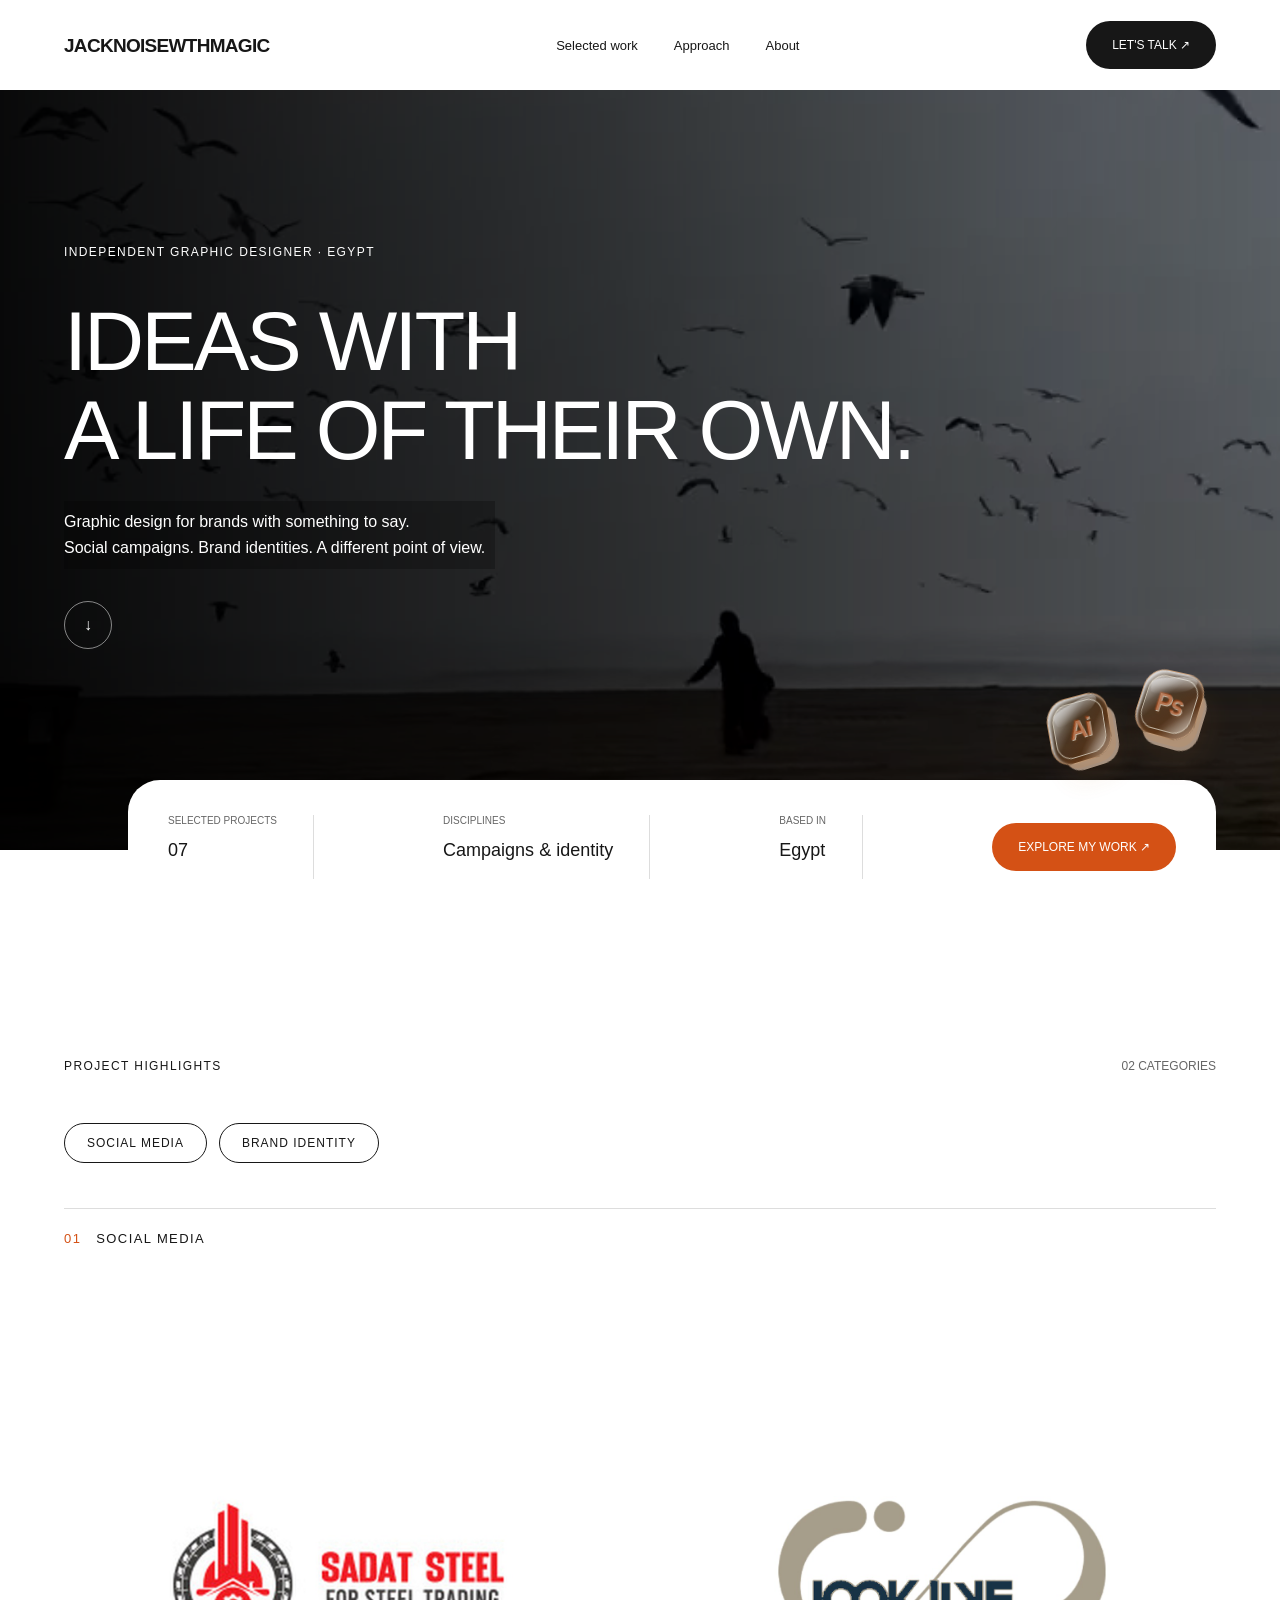
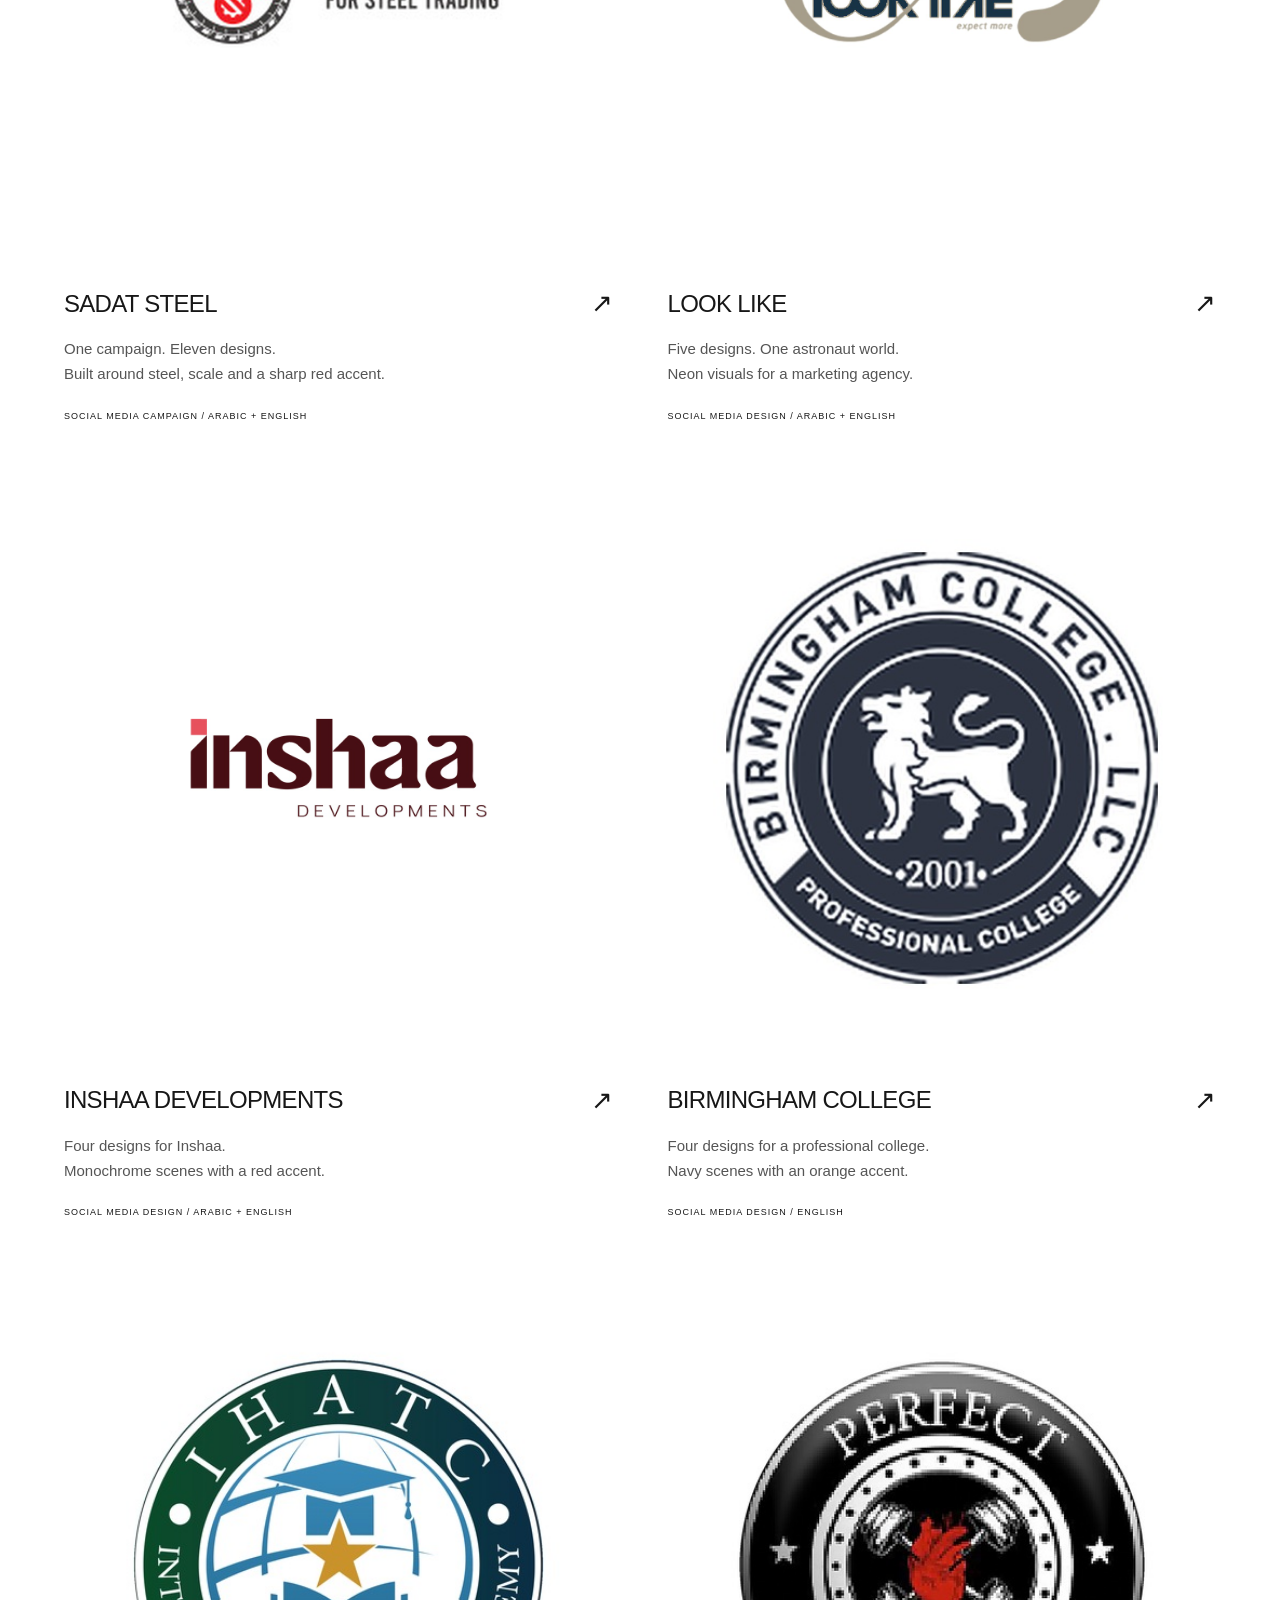
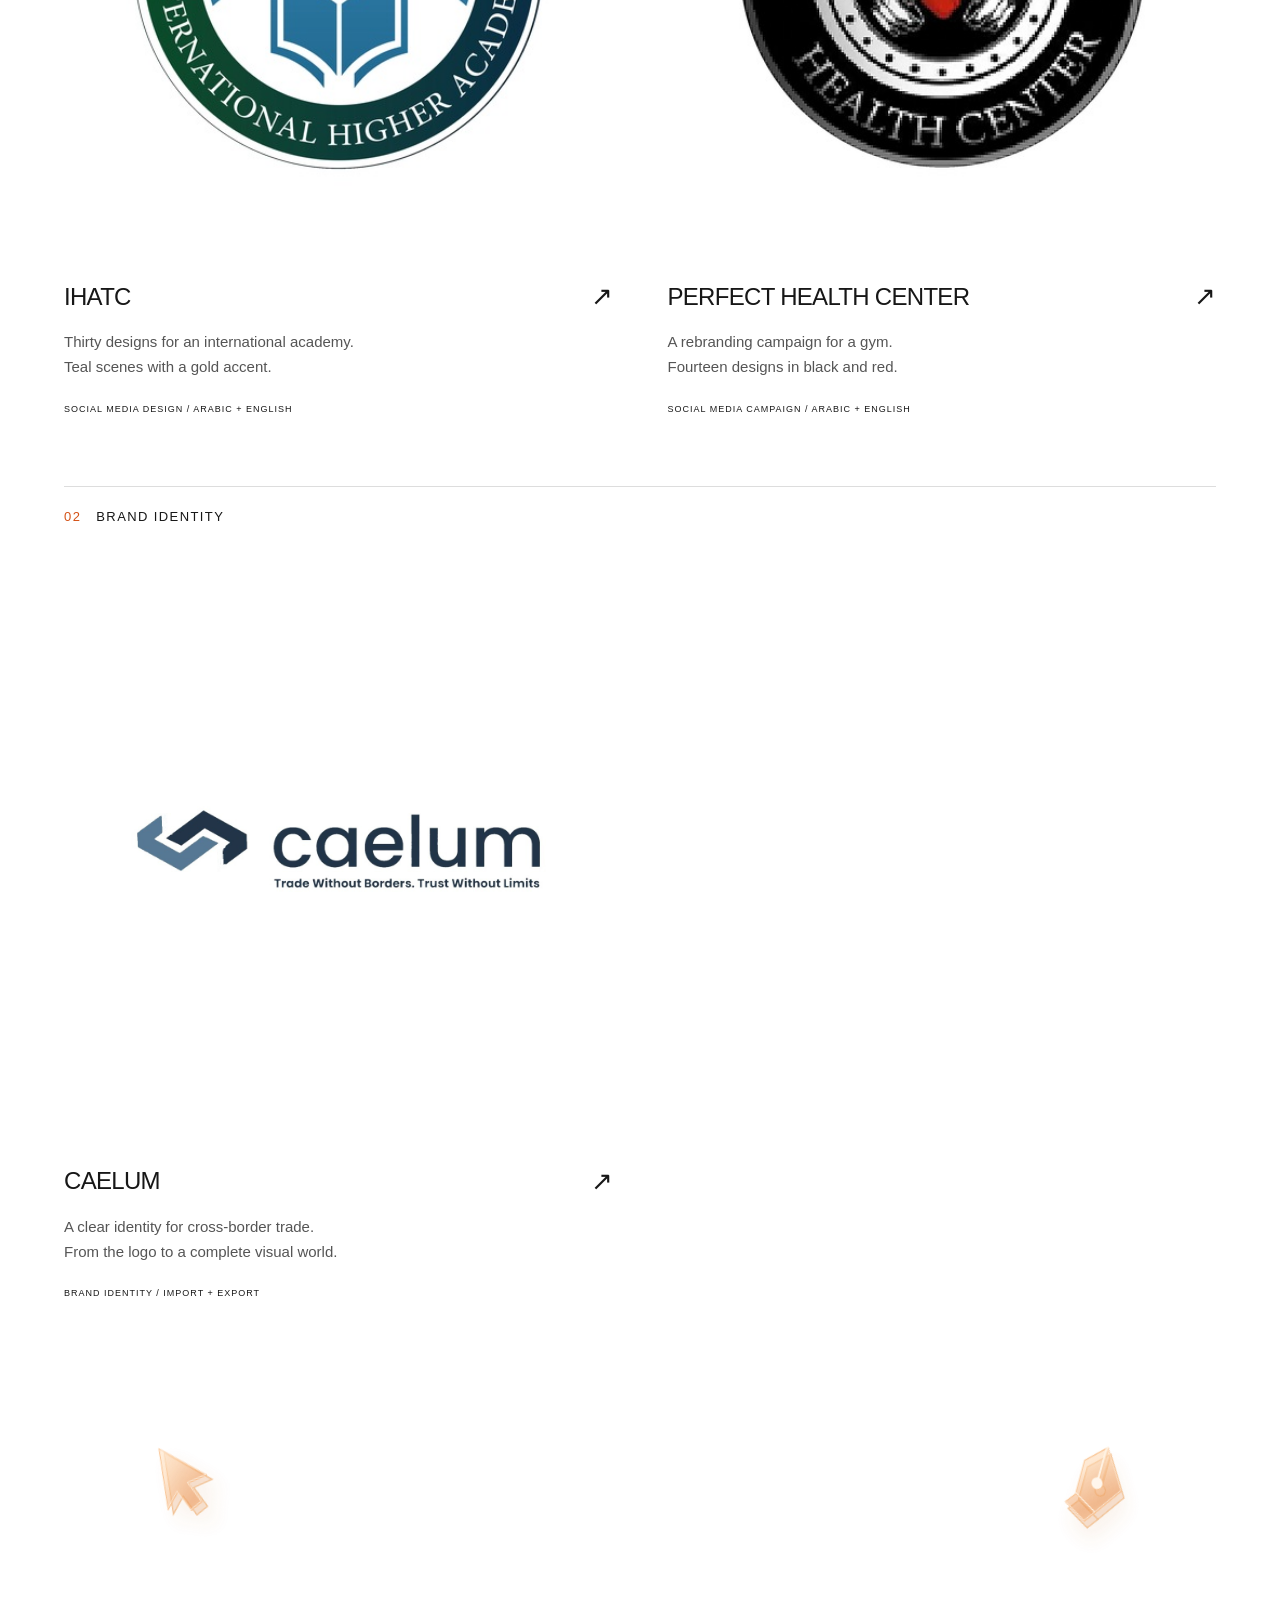
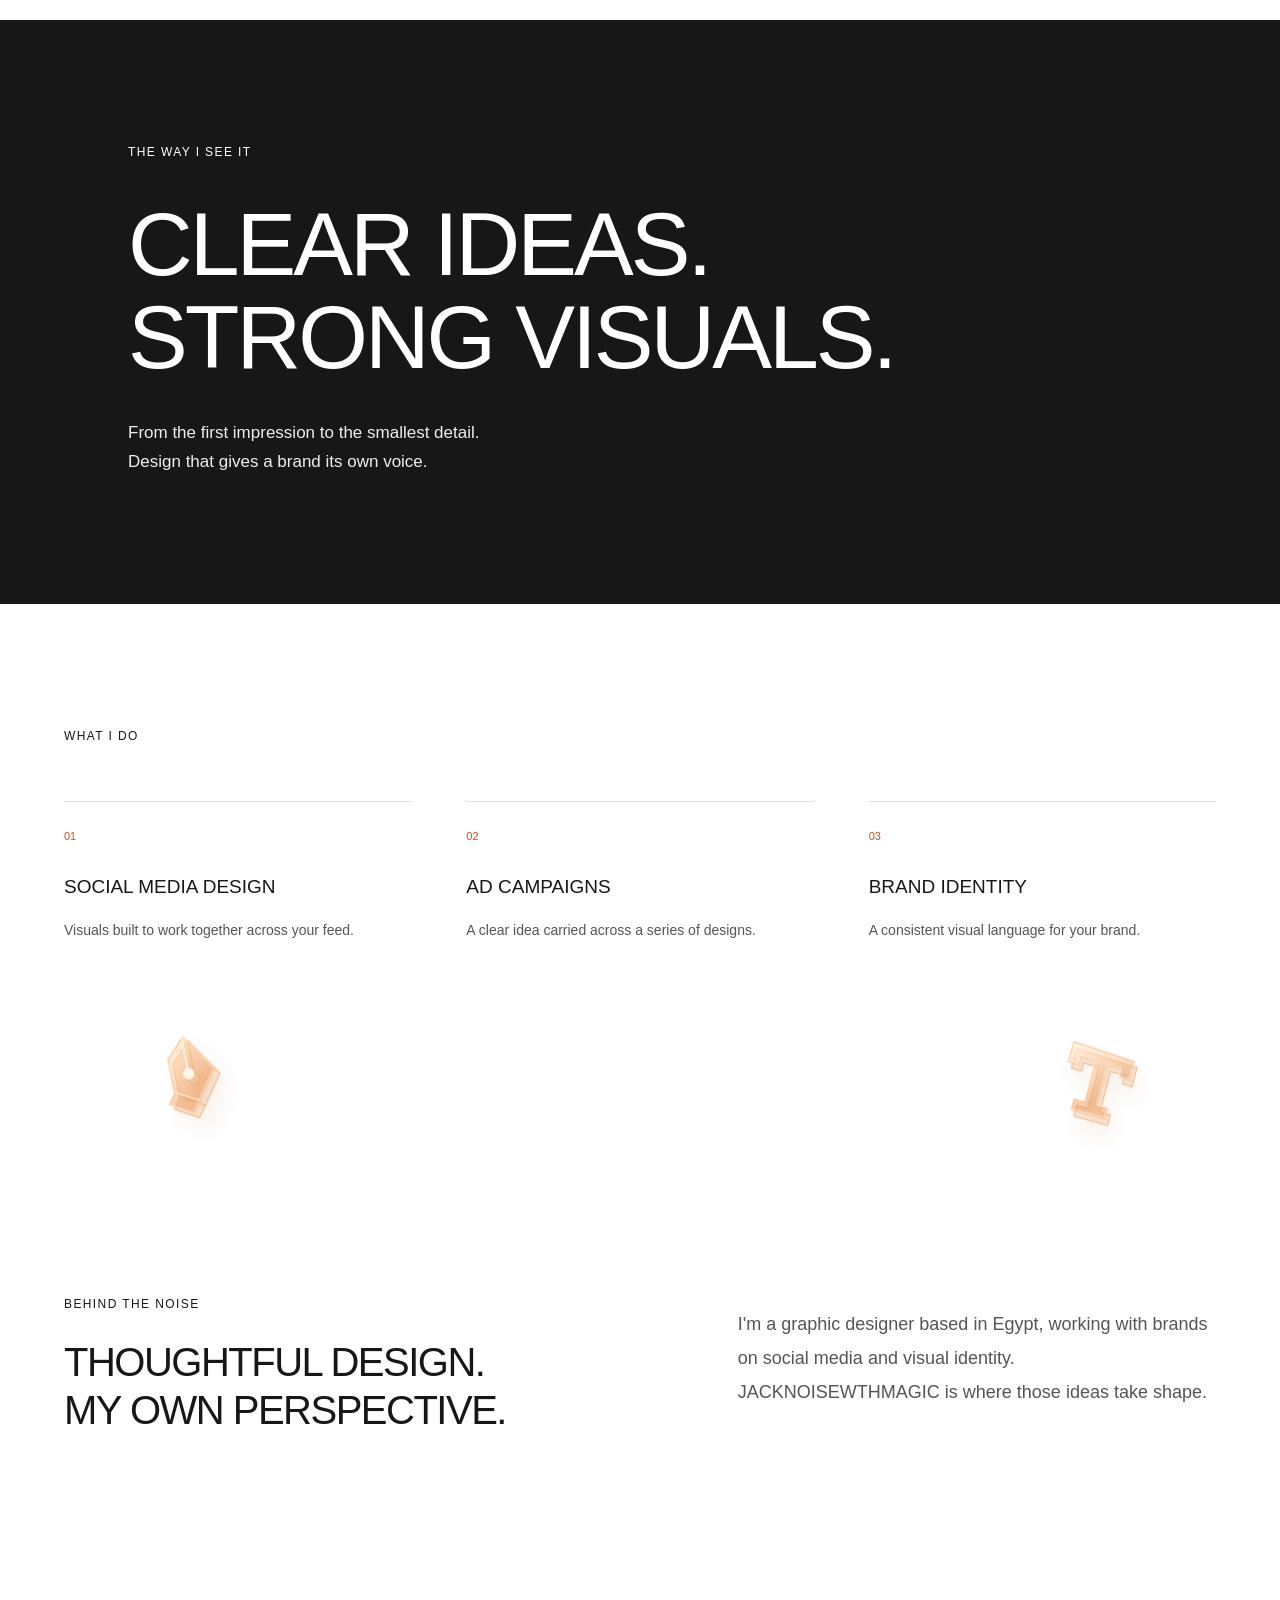
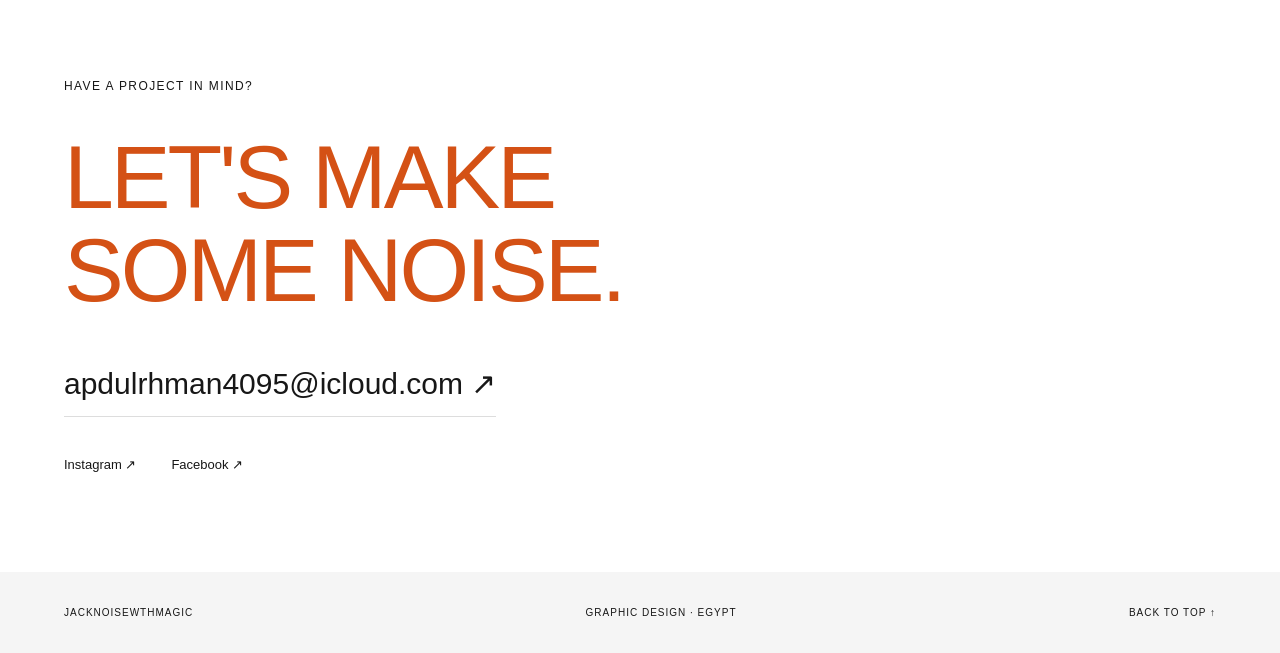
==== commit b8ffee03: "Add Perfect Health Center social media project (14 designs)" ====
--- a/index.html
+++ b/index.html
@@ -1 +1 @@
-<!doctype html><html lang="en"><head><meta charset="utf-8"><meta name="viewport" content="width=device-width,initial-scale=1"><meta name="theme-color" content="#ffffff"><title>JACKNOISEWTHMAGIC | Graphic designer</title><meta name="description" content="Graphic design, social campaigns and brand identities by JACKNOISEWTHMAGIC."><link rel="stylesheet" href="style.css?v=4"></head><body class="fb-home"><header class="fb-nav"><a class="fb-brand" href="/">JACKNOISEWTHMAGIC</a><nav><a href="#work">Selected work</a><a href="#approach">Approach</a><a href="#about">About</a></nav><a class="fb-pill" href="mailto:apdulrhman4095@icloud.com">LET'S TALK ↗</a></header><main><section class="fb-hero"><div class="fb-hero-art"><video class="fb-hero-video" autoplay muted loop playsinline preload="metadata" poster="assets/hero-poster.jpg?v=2" aria-label="Warm orange and red motion visual"><source src="assets/hero-motion.webm?v=2" type="video/webm"><source src="assets/hero-motion.mp4?v=2" type="video/mp4"></video></div><div class="fb-hero-shade"></div><div class="fb-hero-copy"><p class="fb-kicker">INDEPENDENT GRAPHIC DESIGNER · EGYPT</p><h1>IDEAS WITH<br>A LIFE OF THEIR OWN.</h1><p>Graphic design for brands with something to say.<br>Social campaigns. Brand identities. A different point of view.</p><a class="fb-circle" href="#work" aria-label="Explore selected work">↓</a></div></section><div class="fb-icon-pair" aria-hidden="true"><div class="jn-glass-icon jn-glass-ps"><span>Ps</span></div><div class="jn-glass-icon jn-glass-ai"><span>Ai</span></div></div><section class="fb-summary" aria-label="Portfolio overview"><div><small>SELECTED PROJECTS</small><strong>06</strong></div><div><small>DISCIPLINES</small><strong>Campaigns & identity</strong></div><div><small>BASED IN</small><strong>Egypt</strong></div><a class="fb-pill fb-orange" href="#work">EXPLORE MY WORK ↗</a></section><section class="fb-work fb-wrap" id="work"><div class="fb-section-head"><p class="fb-kicker">PROJECT HIGHLIGHTS</p><span>02 CATEGORIES</span></div><div class="fb-tabs" role="tablist"><a href="#social-media">SOCIAL MEDIA</a><a href="#brand-identity">BRAND IDENTITY</a></div><div class="fb-cat" id="social-media"><h3 class="fb-cat-title"><span>01</span> SOCIAL MEDIA</h3><div class="fb-projects"><a class="fb-project" href="/work/sadat-steel/"><div class="fb-image-well"><img src="assets/logo-sadat-steel.jpg" alt="Sadat Steel logo" loading="lazy"></div><div class="fb-project-name"><h2>SADAT STEEL</h2><span>↗</span></div><p>One campaign. Eleven designs.<br>Built around steel, scale and a sharp red accent.</p><small>SOCIAL MEDIA CAMPAIGN / ARABIC + ENGLISH</small></a><a class="fb-project" href="/work/look-like/"><div class="fb-image-well"><img src="assets/logo-look-like.jpg?v=3" alt="Look Like logo" loading="lazy"></div><div class="fb-project-name"><h2>LOOK LIKE</h2><span>↗</span></div><p>Five designs. One astronaut world.<br>Neon visuals for a marketing agency.</p><small>SOCIAL MEDIA DESIGN / ARABIC + ENGLISH</small></a><a class="fb-project" href="/work/inshaa/"><div class="fb-image-well"><img src="assets/logo-inshaa.jpg?v=2" alt="Inshaa Developments logo" loading="lazy"></div><div class="fb-project-name"><h2>INSHAA DEVELOPMENTS</h2><span>↗</span></div><p>Four designs for Inshaa.<br>Monochrome scenes with a red accent.</p><small>SOCIAL MEDIA DESIGN / ARABIC + ENGLISH</small></a><a class="fb-project" href="/work/birmingham/"><div class="fb-image-well"><img src="assets/logo-birmingham.jpg?v=2" alt="Birmingham College logo" loading="lazy"></div><div class="fb-project-name"><h2>BIRMINGHAM COLLEGE</h2><span>↗</span></div><p>Four designs for a professional college.<br>Navy scenes with an orange accent.</p><small>SOCIAL MEDIA DESIGN / ENGLISH</small></a><a class="fb-project" href="/work/ihatc/"><div class="fb-image-well"><img src="assets/logo-ihatc.jpg?v=2" alt="IHATC logo" loading="lazy"></div><div class="fb-project-name"><h2>IHATC</h2><span>↗</span></div><p>Thirty designs for an international academy.<br>Teal scenes with a gold accent.</p><small>SOCIAL MEDIA DESIGN / ARABIC + ENGLISH</small></a></div></div><div class="fb-cat" id="brand-identity"><h3 class="fb-cat-title"><span>02</span> BRAND IDENTITY</h3><div class="fb-projects"><a class="fb-project" href="/work/caelum/"><div class="fb-image-well"><img src="assets/logo-caelum.jpg?v=2" alt="Caelum logo" loading="lazy"></div><div class="fb-project-name"><h2>CAELUM</h2><span>↗</span></div><p>A clear identity for cross-border trade.<br>From the logo to a complete visual world.</p><small>BRAND IDENTITY / IMPORT + EXPORT</small></a></div></div></section><div aria-hidden="true" class="jn-tool-trail jn-trail-1"><div aria-hidden="true" class="jn-tool jn-tool-left jn-t1a"><svg fill="none" viewbox="0 0 120 120"><defs><lineargradient gradientunits="userSpaceOnUse" id="jn-cursor-jntoolleftjnt1a" x1="10" x2="105" y1="8" y2="115"><stop stop-color="#fffaf1"></stop><stop offset=".3" stop-color="#ffcf9e" stop-opacity=".53"></stop><stop offset=".62" stop-color="#e87e2d" stop-opacity=".48"></stop><stop offset="1" stop-color="#fff2dc" stop-opacity=".92"></stop></lineargradient></defs><g fill="#e49a62" fill-opacity=".3" stroke="#efb782" stroke-width="1.7" transform="translate(6 7)"><path d="M24 12 L80 59 L54 64 L67 91 L51 99 L38 72 L20 92 Z"></path></g><g fill="url(#jn-cursor-jntoolleftjnt1a)" stroke="#f7b77e" stroke-linejoin="round" stroke-width="1.5"><path d="M24 12 L80 59 L54 64 L67 91 L51 99 L38 72 L20 92 Z"></path></g><g fill="none" stroke="#fffaf0" stroke-opacity=".8" stroke-width="1" transform="translate(-1 -1)"><path d="M24 12 L80 59 L54 64 L67 91 L51 99 L38 72 L20 92 Z"></path></g></svg></div><div aria-hidden="true" class="jn-tool jn-tool-right jn-t1b"><svg fill="none" viewbox="0 0 120 120"><defs><lineargradient gradientunits="userSpaceOnUse" id="jn-pen-jntoolrightjnt1b" x1="10" x2="105" y1="8" y2="115"><stop stop-color="#fffaf1"></stop><stop offset=".3" stop-color="#ffcf9e" stop-opacity=".53"></stop><stop offset=".62" stop-color="#e87e2d" stop-opacity=".48"></stop><stop offset="1" stop-color="#fff2dc" stop-opacity=".92"></stop></lineargradient></defs><g fill="#e49a62" fill-opacity=".3" stroke="#efb782" stroke-width="1.7" transform="translate(6 7)"><path d="M58 8 L91 57 L64 93 L32 76 L32 33 Z"></path><path d="M33 76 L64 93 L53 107 L22 90 Z"></path><path d="M58 8 L57 53" fill="none" stroke-width="3"></path><circle cx="57" cy="57" fill="#fff5e9" r="7"></circle></g><g fill="url(#jn-pen-jntoolrightjnt1b)" stroke="#f7b77e" stroke-linejoin="round" stroke-width="1.5"><path d="M58 8 L91 57 L64 93 L32 76 L32 33 Z"></path><path d="M33 76 L64 93 L53 107 L22 90 Z"></path><path d="M58 8 L57 53" fill="none" stroke-width="3"></path><circle cx="57" cy="57" fill="#fff5e9" r="7"></circle></g><g fill="none" stroke="#fffaf0" stroke-opacity=".8" stroke-width="1" transform="translate(-1 -1)"><path d="M58 8 L91 57 L64 93 L32 76 L32 33 Z"></path><path d="M33 76 L64 93 L53 107 L22 90 Z"></path><path d="M58 8 L57 53" fill="none" stroke-width="3"></path><circle cx="57" cy="57" fill="#fff5e9" r="7"></circle></g></svg></div></div><section class="fb-statement" id="approach"><p class="fb-kicker">THE WAY I SEE IT</p><h2>CLEAR IDEAS.<br>STRONG VISUALS.</h2><p>From the first impression to the smallest detail.<br>Design that gives a brand its own voice.</p></section><section class="fb-services fb-wrap"><p class="fb-kicker">WHAT I DO</p><div><article><span>01</span><h3>SOCIAL MEDIA DESIGN</h3><p>Visuals built to work together across your feed.</p></article><article><span>02</span><h3>AD CAMPAIGNS</h3><p>A clear idea carried across a series of designs.</p></article><article><span>03</span><h3>BRAND IDENTITY</h3><p>A consistent visual language for your brand.</p></article></div></section><div aria-hidden="true" class="jn-tool-trail jn-trail-3"><div aria-hidden="true" class="jn-tool jn-tool-left jn-t3a"><svg fill="none" viewbox="0 0 120 120"><defs><lineargradient gradientunits="userSpaceOnUse" id="jn-pen-jntoolleftjnt3a" x1="10" x2="105" y1="8" y2="115"><stop stop-color="#fffaf1"></stop><stop offset=".3" stop-color="#ffcf9e" stop-opacity=".53"></stop><stop offset=".62" stop-color="#e87e2d" stop-opacity=".48"></stop><stop offset="1" stop-color="#fff2dc" stop-opacity=".92"></stop></lineargradient></defs><g fill="#e49a62" fill-opacity=".3" stroke="#efb782" stroke-width="1.7" transform="translate(6 7)"><path d="M58 8 L91 57 L64 93 L32 76 L32 33 Z"></path><path d="M33 76 L64 93 L53 107 L22 90 Z"></path><path d="M58 8 L57 53" fill="none" stroke-width="3"></path><circle cx="57" cy="57" fill="#fff5e9" r="7"></circle></g><g fill="url(#jn-pen-jntoolleftjnt3a)" stroke="#f7b77e" stroke-linejoin="round" stroke-width="1.5"><path d="M58 8 L91 57 L64 93 L32 76 L32 33 Z"></path><path d="M33 76 L64 93 L53 107 L22 90 Z"></path><path d="M58 8 L57 53" fill="none" stroke-width="3"></path><circle cx="57" cy="57" fill="#fff5e9" r="7"></circle></g><g fill="none" stroke="#fffaf0" stroke-opacity=".8" stroke-width="1" transform="translate(-1 -1)"><path d="M58 8 L91 57 L64 93 L32 76 L32 33 Z"></path><path d="M33 76 L64 93 L53 107 L22 90 Z"></path><path d="M58 8 L57 53" fill="none" stroke-width="3"></path><circle cx="57" cy="57" fill="#fff5e9" r="7"></circle></g></svg></div><div aria-hidden="true" class="jn-tool jn-tool-right jn-t3b"><svg fill="none" viewbox="0 0 120 120"><defs><lineargradient gradientunits="userSpaceOnUse" id="jn-type-jntoolrightjnt3b" x1="10" x2="105" y1="8" y2="115"><stop stop-color="#fffaf1"></stop><stop offset=".3" stop-color="#ffcf9e" stop-opacity=".53"></stop><stop offset=".62" stop-color="#e87e2d" stop-opacity=".48"></stop><stop offset="1" stop-color="#fff2dc" stop-opacity=".92"></stop></lineargradient></defs><g fill="#e49a62" fill-opacity=".3" stroke="#efb782" stroke-width="1.7" transform="translate(6 7)"><path d="M13 18 H99 V44 H85 V33 H65 V87 H80 V101 H33 V87 H48 V33 H27 V44 H13 Z"></path></g><g fill="url(#jn-type-jntoolrightjnt3b)" stroke="#f7b77e" stroke-linejoin="round" stroke-width="1.5"><path d="M13 18 H99 V44 H85 V33 H65 V87 H80 V101 H33 V87 H48 V33 H27 V44 H13 Z"></path></g><g fill="none" stroke="#fffaf0" stroke-opacity=".8" stroke-width="1" transform="translate(-1 -1)"><path d="M13 18 H99 V44 H85 V33 H65 V87 H80 V101 H33 V87 H48 V33 H27 V44 H13 Z"></path></g></svg></div></div><section class="fb-about fb-wrap" id="about"><div><p class="fb-kicker">BEHIND THE NOISE</p><h2>THOUGHTFUL DESIGN.<br>MY OWN PERSPECTIVE.</h2></div><p>I'm a graphic designer based in Egypt, working with brands on social media and visual identity. JACKNOISEWTHMAGIC is where those ideas take shape.</p></section><section class="fb-contact" id="contact"><div class="fb-wrap"><p class="fb-kicker">HAVE A PROJECT IN MIND?</p><h2>LET'S MAKE<br>SOME NOISE.</h2><a class="fb-email" href="mailto:apdulrhman4095@icloud.com">apdulrhman4095@icloud.com ↗</a><div class="fb-socials"><a href="https://www.instagram.com/jacknoisewthmagic" target="_blank" rel="noopener noreferrer">Instagram ↗</a><a href="https://www.facebook.com/apdulrhmn.elsayed/" target="_blank" rel="noopener noreferrer">Facebook ↗</a></div></div></section></main><footer class="fb-footer"><span>JACKNOISEWTHMAGIC</span><span>GRAPHIC DESIGN · EGYPT</span><a href="#">BACK TO TOP ↑</a></footer><script src="hero-video.js"></script></body></html>
+<!doctype html><html lang="en"><head><meta charset="utf-8"><meta name="viewport" content="width=device-width,initial-scale=1"><meta name="theme-color" content="#ffffff"><title>JACKNOISEWTHMAGIC | Graphic designer</title><meta name="description" content="Graphic design, social campaigns and brand identities by JACKNOISEWTHMAGIC."><link rel="stylesheet" href="style.css?v=4"></head><body class="fb-home"><header class="fb-nav"><a class="fb-brand" href="/">JACKNOISEWTHMAGIC</a><nav><a href="#work">Selected work</a><a href="#approach">Approach</a><a href="#about">About</a></nav><a class="fb-pill" href="mailto:apdulrhman4095@icloud.com">LET'S TALK ↗</a></header><main><section class="fb-hero"><div class="fb-hero-art"><video class="fb-hero-video" autoplay muted loop playsinline preload="metadata" poster="assets/hero-poster.jpg?v=2" aria-label="Warm orange and red motion visual"><source src="assets/hero-motion.webm?v=2" type="video/webm"><source src="assets/hero-motion.mp4?v=2" type="video/mp4"></video></div><div class="fb-hero-shade"></div><div class="fb-hero-copy"><p class="fb-kicker">INDEPENDENT GRAPHIC DESIGNER · EGYPT</p><h1>IDEAS WITH<br>A LIFE OF THEIR OWN.</h1><p>Graphic design for brands with something to say.<br>Social campaigns. Brand identities. A different point of view.</p><a class="fb-circle" href="#work" aria-label="Explore selected work">↓</a></div></section><div class="fb-icon-pair" aria-hidden="true"><div class="jn-glass-icon jn-glass-ps"><span>Ps</span></div><div class="jn-glass-icon jn-glass-ai"><span>Ai</span></div></div><section class="fb-summary" aria-label="Portfolio overview"><div><small>SELECTED PROJECTS</small><strong>07</strong></div><div><small>DISCIPLINES</small><strong>Campaigns & identity</strong></div><div><small>BASED IN</small><strong>Egypt</strong></div><a class="fb-pill fb-orange" href="#work">EXPLORE MY WORK ↗</a></section><section class="fb-work fb-wrap" id="work"><div class="fb-section-head"><p class="fb-kicker">PROJECT HIGHLIGHTS</p><span>02 CATEGORIES</span></div><div class="fb-tabs" role="tablist"><a href="#social-media">SOCIAL MEDIA</a><a href="#brand-identity">BRAND IDENTITY</a></div><div class="fb-cat" id="social-media"><h3 class="fb-cat-title"><span>01</span> SOCIAL MEDIA</h3><div class="fb-projects"><a class="fb-project" href="/work/sadat-steel/"><div class="fb-image-well"><img src="assets/logo-sadat-steel.jpg" alt="Sadat Steel logo" loading="lazy"></div><div class="fb-project-name"><h2>SADAT STEEL</h2><span>↗</span></div><p>One campaign. Eleven designs.<br>Built around steel, scale and a sharp red accent.</p><small>SOCIAL MEDIA CAMPAIGN / ARABIC + ENGLISH</small></a><a class="fb-project" href="/work/look-like/"><div class="fb-image-well"><img src="assets/logo-look-like.jpg?v=3" alt="Look Like logo" loading="lazy"></div><div class="fb-project-name"><h2>LOOK LIKE</h2><span>↗</span></div><p>Five designs. One astronaut world.<br>Neon visuals for a marketing agency.</p><small>SOCIAL MEDIA DESIGN / ARABIC + ENGLISH</small></a><a class="fb-project" href="/work/inshaa/"><div class="fb-image-well"><img src="assets/logo-inshaa.jpg?v=2" alt="Inshaa Developments logo" loading="lazy"></div><div class="fb-project-name"><h2>INSHAA DEVELOPMENTS</h2><span>↗</span></div><p>Four designs for Inshaa.<br>Monochrome scenes with a red accent.</p><small>SOCIAL MEDIA DESIGN / ARABIC + ENGLISH</small></a><a class="fb-project" href="/work/birmingham/"><div class="fb-image-well"><img src="assets/logo-birmingham.jpg?v=2" alt="Birmingham College logo" loading="lazy"></div><div class="fb-project-name"><h2>BIRMINGHAM COLLEGE</h2><span>↗</span></div><p>Four designs for a professional college.<br>Navy scenes with an orange accent.</p><small>SOCIAL MEDIA DESIGN / ENGLISH</small></a><a class="fb-project" href="/work/ihatc/"><div class="fb-image-well"><img src="assets/logo-ihatc.jpg?v=2" alt="IHATC logo" loading="lazy"></div><div class="fb-project-name"><h2>IHATC</h2><span>↗</span></div><p>Thirty designs for an international academy.<br>Teal scenes with a gold accent.</p><small>SOCIAL MEDIA DESIGN / ARABIC + ENGLISH</small></a><a class="fb-project" href="/work/perfect-gym/"><div class="fb-image-well"><img src="assets/logo-perfect-gym.jpg" alt="Perfect Health Center logo" loading="lazy"></div><div class="fb-project-name"><h2>PERFECT HEALTH CENTER</h2><span>↗</span></div><p>A rebranding campaign for a gym.<br>Fourteen designs in black and red.</p><small>SOCIAL MEDIA CAMPAIGN / ARABIC + ENGLISH</small></a></div></div><div class="fb-cat" id="brand-identity"><h3 class="fb-cat-title"><span>02</span> BRAND IDENTITY</h3><div class="fb-projects"><a class="fb-project" href="/work/caelum/"><div class="fb-image-well"><img src="assets/logo-caelum.jpg?v=2" alt="Caelum logo" loading="lazy"></div><div class="fb-project-name"><h2>CAELUM</h2><span>↗</span></div><p>A clear identity for cross-border trade.<br>From the logo to a complete visual world.</p><small>BRAND IDENTITY / IMPORT + EXPORT</small></a></div></div></section><div aria-hidden="true" class="jn-tool-trail jn-trail-1"><div aria-hidden="true" class="jn-tool jn-tool-left jn-t1a"><svg fill="none" viewbox="0 0 120 120"><defs><lineargradient gradientunits="userSpaceOnUse" id="jn-cursor-jntoolleftjnt1a" x1="10" x2="105" y1="8" y2="115"><stop stop-color="#fffaf1"></stop><stop offset=".3" stop-color="#ffcf9e" stop-opacity=".53"></stop><stop offset=".62" stop-color="#e87e2d" stop-opacity=".48"></stop><stop offset="1" stop-color="#fff2dc" stop-opacity=".92"></stop></lineargradient></defs><g fill="#e49a62" fill-opacity=".3" stroke="#efb782" stroke-width="1.7" transform="translate(6 7)"><path d="M24 12 L80 59 L54 64 L67 91 L51 99 L38 72 L20 92 Z"></path></g><g fill="url(#jn-cursor-jntoolleftjnt1a)" stroke="#f7b77e" stroke-linejoin="round" stroke-width="1.5"><path d="M24 12 L80 59 L54 64 L67 91 L51 99 L38 72 L20 92 Z"></path></g><g fill="none" stroke="#fffaf0" stroke-opacity=".8" stroke-width="1" transform="translate(-1 -1)"><path d="M24 12 L80 59 L54 64 L67 91 L51 99 L38 72 L20 92 Z"></path></g></svg></div><div aria-hidden="true" class="jn-tool jn-tool-right jn-t1b"><svg fill="none" viewbox="0 0 120 120"><defs><lineargradient gradientunits="userSpaceOnUse" id="jn-pen-jntoolrightjnt1b" x1="10" x2="105" y1="8" y2="115"><stop stop-color="#fffaf1"></stop><stop offset=".3" stop-color="#ffcf9e" stop-opacity=".53"></stop><stop offset=".62" stop-color="#e87e2d" stop-opacity=".48"></stop><stop offset="1" stop-color="#fff2dc" stop-opacity=".92"></stop></lineargradient></defs><g fill="#e49a62" fill-opacity=".3" stroke="#efb782" stroke-width="1.7" transform="translate(6 7)"><path d="M58 8 L91 57 L64 93 L32 76 L32 33 Z"></path><path d="M33 76 L64 93 L53 107 L22 90 Z"></path><path d="M58 8 L57 53" fill="none" stroke-width="3"></path><circle cx="57" cy="57" fill="#fff5e9" r="7"></circle></g><g fill="url(#jn-pen-jntoolrightjnt1b)" stroke="#f7b77e" stroke-linejoin="round" stroke-width="1.5"><path d="M58 8 L91 57 L64 93 L32 76 L32 33 Z"></path><path d="M33 76 L64 93 L53 107 L22 90 Z"></path><path d="M58 8 L57 53" fill="none" stroke-width="3"></path><circle cx="57" cy="57" fill="#fff5e9" r="7"></circle></g><g fill="none" stroke="#fffaf0" stroke-opacity=".8" stroke-width="1" transform="translate(-1 -1)"><path d="M58 8 L91 57 L64 93 L32 76 L32 33 Z"></path><path d="M33 76 L64 93 L53 107 L22 90 Z"></path><path d="M58 8 L57 53" fill="none" stroke-width="3"></path><circle cx="57" cy="57" fill="#fff5e9" r="7"></circle></g></svg></div></div><section class="fb-statement" id="approach"><p class="fb-kicker">THE WAY I SEE IT</p><h2>CLEAR IDEAS.<br>STRONG VISUALS.</h2><p>From the first impression to the smallest detail.<br>Design that gives a brand its own voice.</p></section><section class="fb-services fb-wrap"><p class="fb-kicker">WHAT I DO</p><div><article><span>01</span><h3>SOCIAL MEDIA DESIGN</h3><p>Visuals built to work together across your feed.</p></article><article><span>02</span><h3>AD CAMPAIGNS</h3><p>A clear idea carried across a series of designs.</p></article><article><span>03</span><h3>BRAND IDENTITY</h3><p>A consistent visual language for your brand.</p></article></div></section><div aria-hidden="true" class="jn-tool-trail jn-trail-3"><div aria-hidden="true" class="jn-tool jn-tool-left jn-t3a"><svg fill="none" viewbox="0 0 120 120"><defs><lineargradient gradientunits="userSpaceOnUse" id="jn-pen-jntoolleftjnt3a" x1="10" x2="105" y1="8" y2="115"><stop stop-color="#fffaf1"></stop><stop offset=".3" stop-color="#ffcf9e" stop-opacity=".53"></stop><stop offset=".62" stop-color="#e87e2d" stop-opacity=".48"></stop><stop offset="1" stop-color="#fff2dc" stop-opacity=".92"></stop></lineargradient></defs><g fill="#e49a62" fill-opacity=".3" stroke="#efb782" stroke-width="1.7" transform="translate(6 7)"><path d="M58 8 L91 57 L64 93 L32 76 L32 33 Z"></path><path d="M33 76 L64 93 L53 107 L22 90 Z"></path><path d="M58 8 L57 53" fill="none" stroke-width="3"></path><circle cx="57" cy="57" fill="#fff5e9" r="7"></circle></g><g fill="url(#jn-pen-jntoolleftjnt3a)" stroke="#f7b77e" stroke-linejoin="round" stroke-width="1.5"><path d="M58 8 L91 57 L64 93 L32 76 L32 33 Z"></path><path d="M33 76 L64 93 L53 107 L22 90 Z"></path><path d="M58 8 L57 53" fill="none" stroke-width="3"></path><circle cx="57" cy="57" fill="#fff5e9" r="7"></circle></g><g fill="none" stroke="#fffaf0" stroke-opacity=".8" stroke-width="1" transform="translate(-1 -1)"><path d="M58 8 L91 57 L64 93 L32 76 L32 33 Z"></path><path d="M33 76 L64 93 L53 107 L22 90 Z"></path><path d="M58 8 L57 53" fill="none" stroke-width="3"></path><circle cx="57" cy="57" fill="#fff5e9" r="7"></circle></g></svg></div><div aria-hidden="true" class="jn-tool jn-tool-right jn-t3b"><svg fill="none" viewbox="0 0 120 120"><defs><lineargradient gradientunits="userSpaceOnUse" id="jn-type-jntoolrightjnt3b" x1="10" x2="105" y1="8" y2="115"><stop stop-color="#fffaf1"></stop><stop offset=".3" stop-color="#ffcf9e" stop-opacity=".53"></stop><stop offset=".62" stop-color="#e87e2d" stop-opacity=".48"></stop><stop offset="1" stop-color="#fff2dc" stop-opacity=".92"></stop></lineargradient></defs><g fill="#e49a62" fill-opacity=".3" stroke="#efb782" stroke-width="1.7" transform="translate(6 7)"><path d="M13 18 H99 V44 H85 V33 H65 V87 H80 V101 H33 V87 H48 V33 H27 V44 H13 Z"></path></g><g fill="url(#jn-type-jntoolrightjnt3b)" stroke="#f7b77e" stroke-linejoin="round" stroke-width="1.5"><path d="M13 18 H99 V44 H85 V33 H65 V87 H80 V101 H33 V87 H48 V33 H27 V44 H13 Z"></path></g><g fill="none" stroke="#fffaf0" stroke-opacity=".8" stroke-width="1" transform="translate(-1 -1)"><path d="M13 18 H99 V44 H85 V33 H65 V87 H80 V101 H33 V87 H48 V33 H27 V44 H13 Z"></path></g></svg></div></div><section class="fb-about fb-wrap" id="about"><div><p class="fb-kicker">BEHIND THE NOISE</p><h2>THOUGHTFUL DESIGN.<br>MY OWN PERSPECTIVE.</h2></div><p>I'm a graphic designer based in Egypt, working with brands on social media and visual identity. JACKNOISEWTHMAGIC is where those ideas take shape.</p></section><section class="fb-contact" id="contact"><div class="fb-wrap"><p class="fb-kicker">HAVE A PROJECT IN MIND?</p><h2>LET'S MAKE<br>SOME NOISE.</h2><a class="fb-email" href="mailto:apdulrhman4095@icloud.com">apdulrhman4095@icloud.com ↗</a><div class="fb-socials"><a href="https://www.instagram.com/jacknoisewthmagic" target="_blank" rel="noopener noreferrer">Instagram ↗</a><a href="https://www.facebook.com/apdulrhmn.elsayed/" target="_blank" rel="noopener noreferrer">Facebook ↗</a></div></div></section></main><footer class="fb-footer"><span>JACKNOISEWTHMAGIC</span><span>GRAPHIC DESIGN · EGYPT</span><a href="#">BACK TO TOP ↑</a></footer><script src="hero-video.js"></script></body></html>
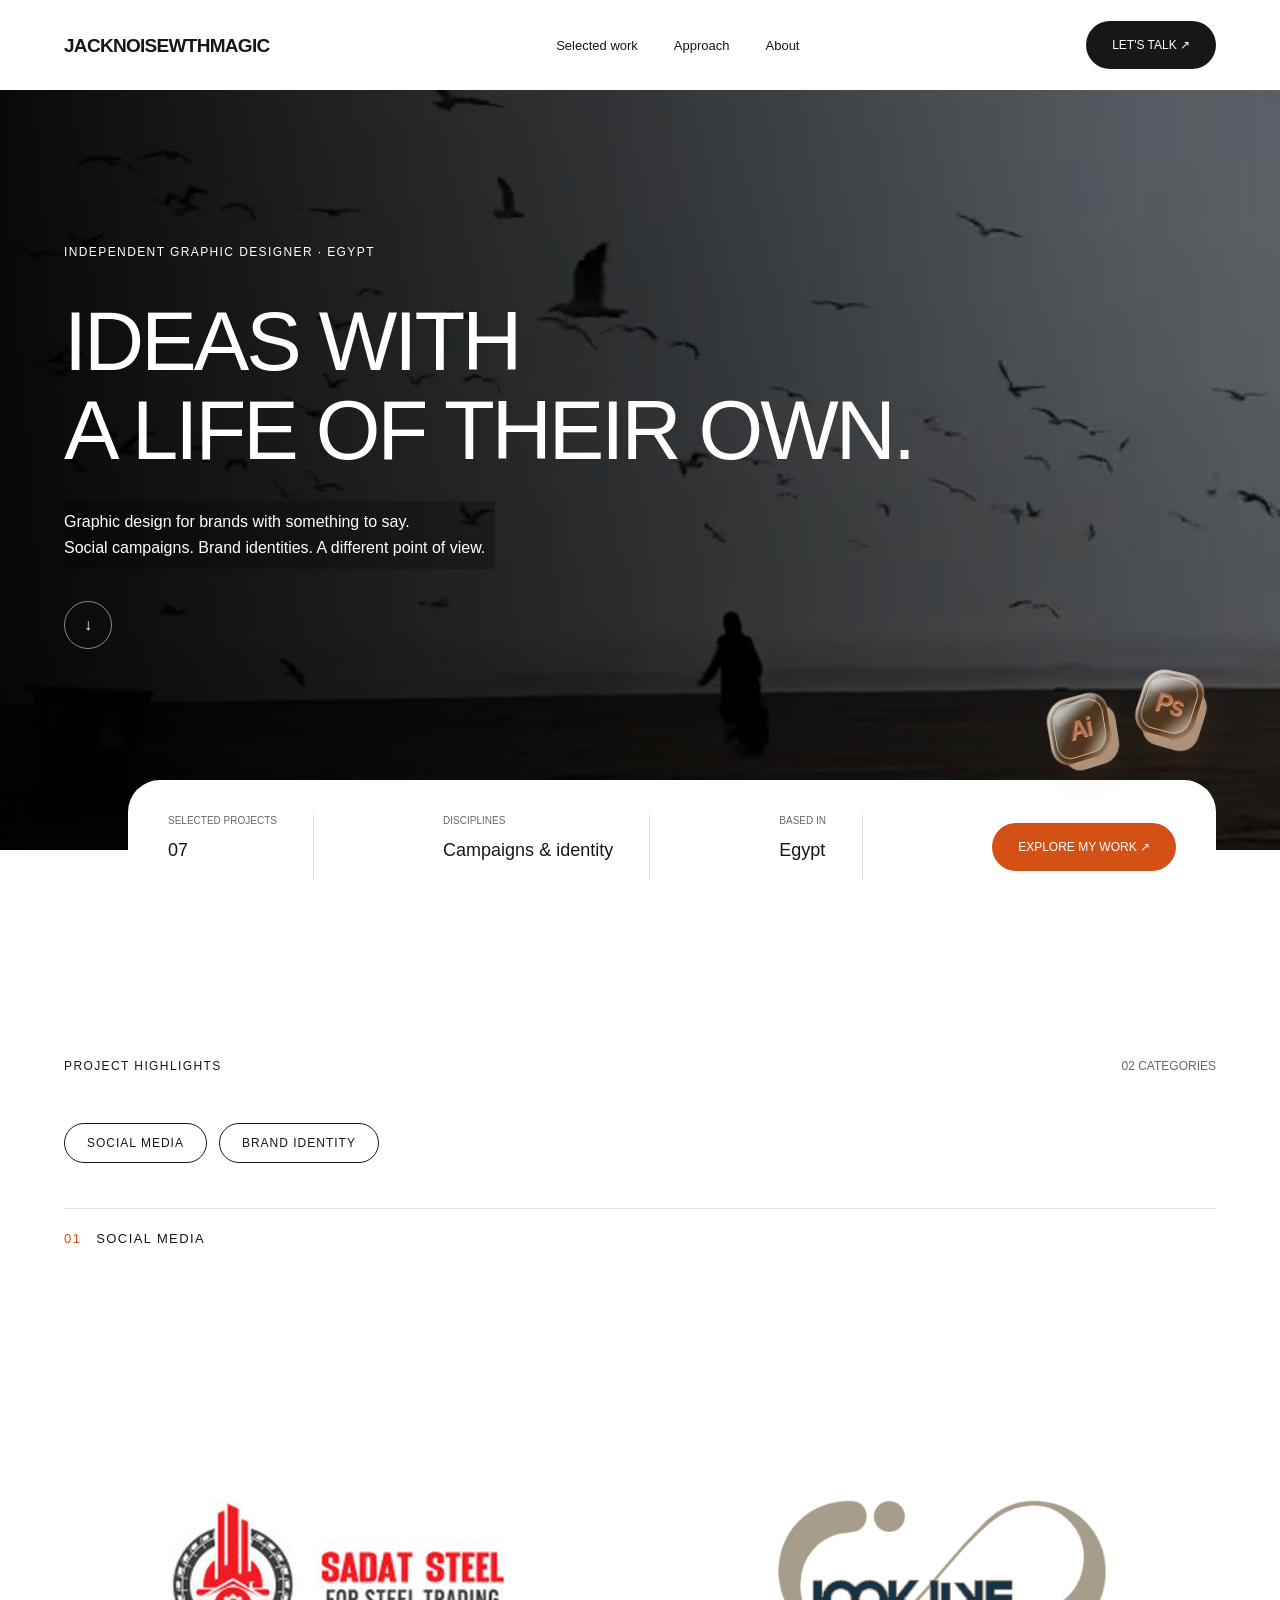
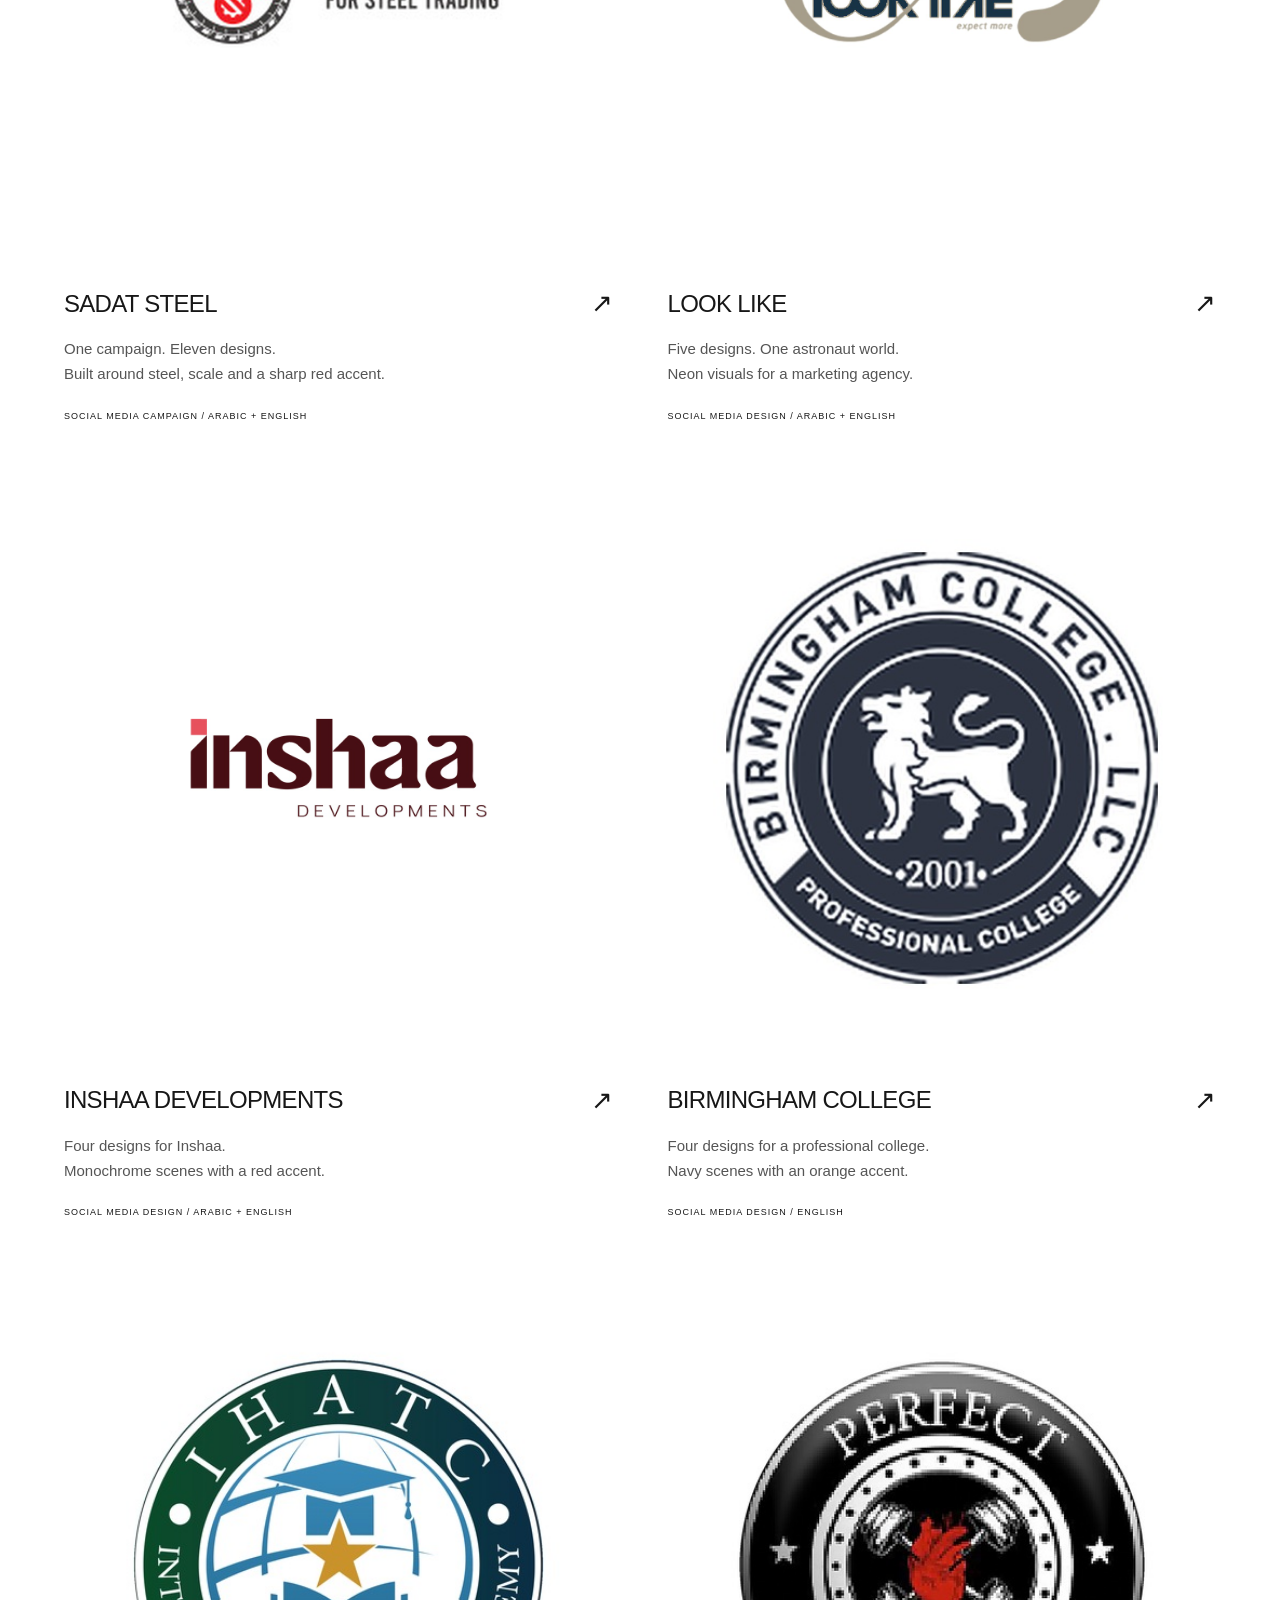
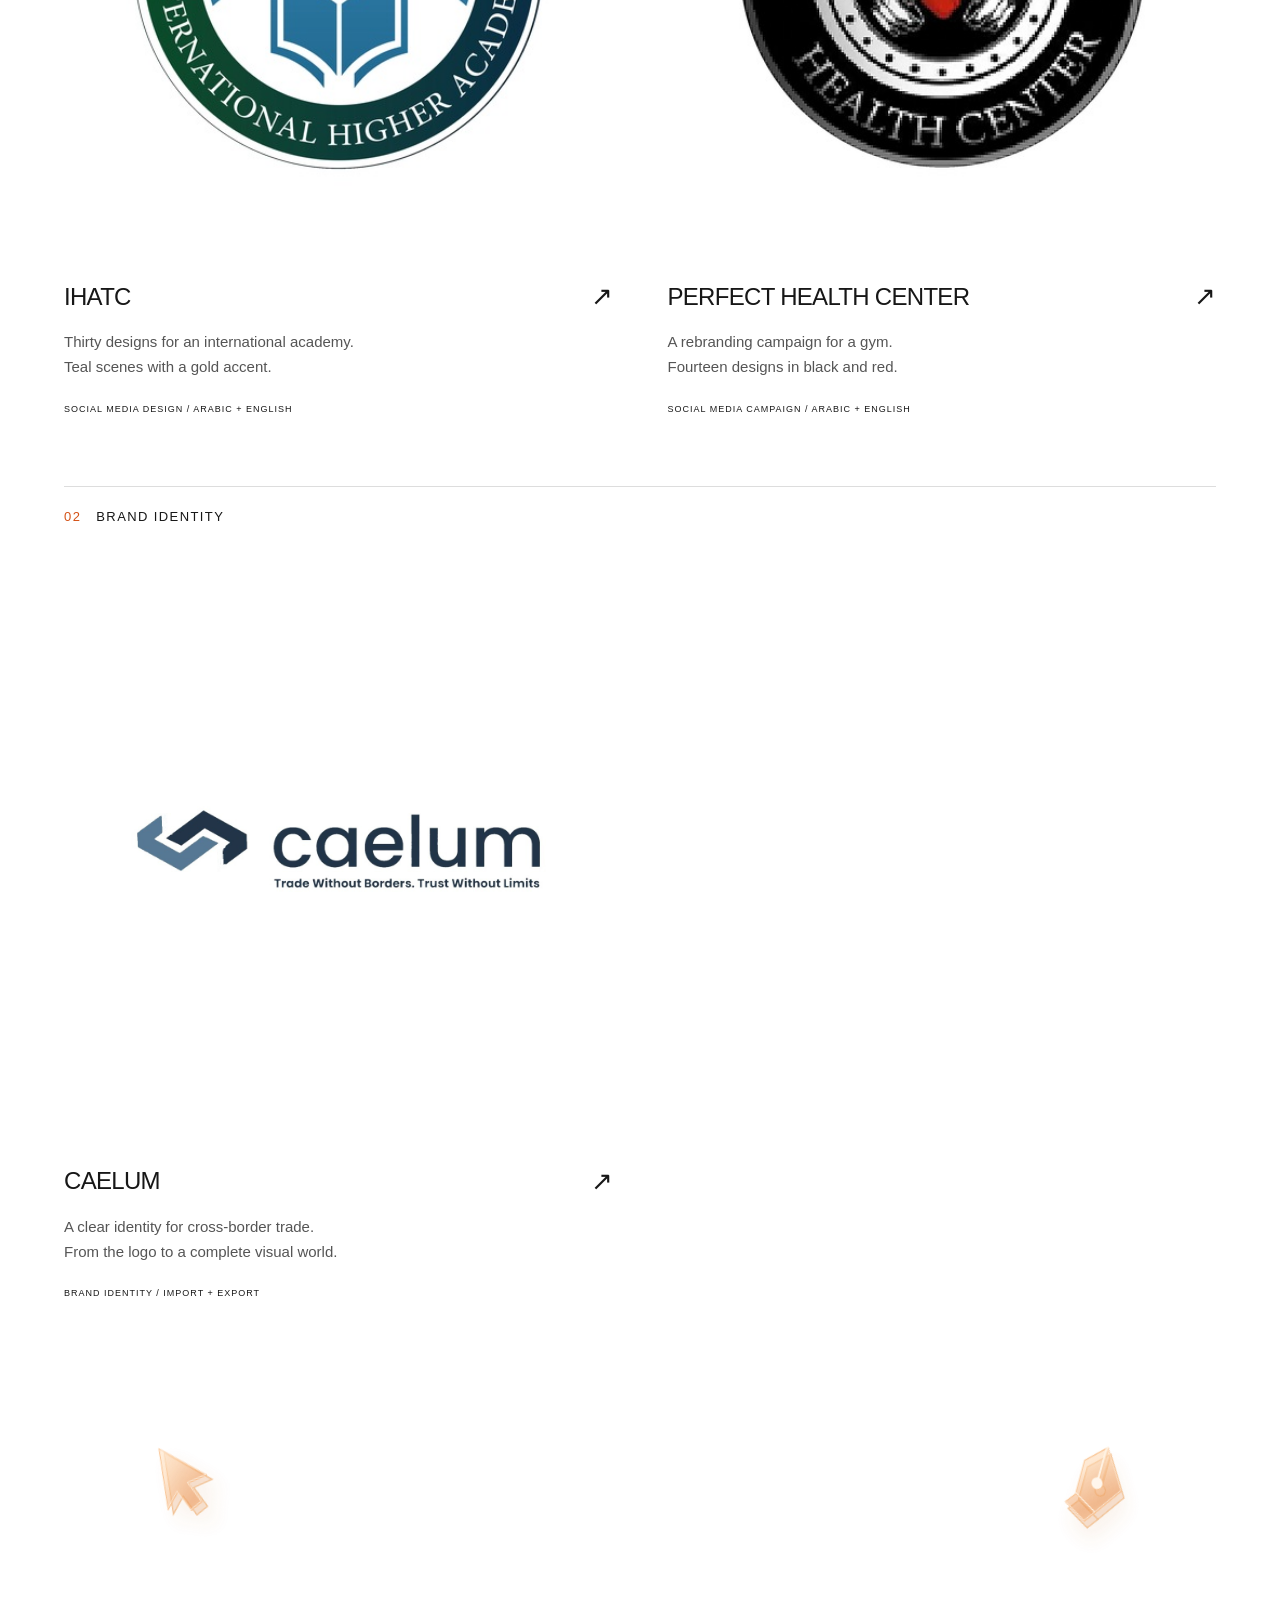
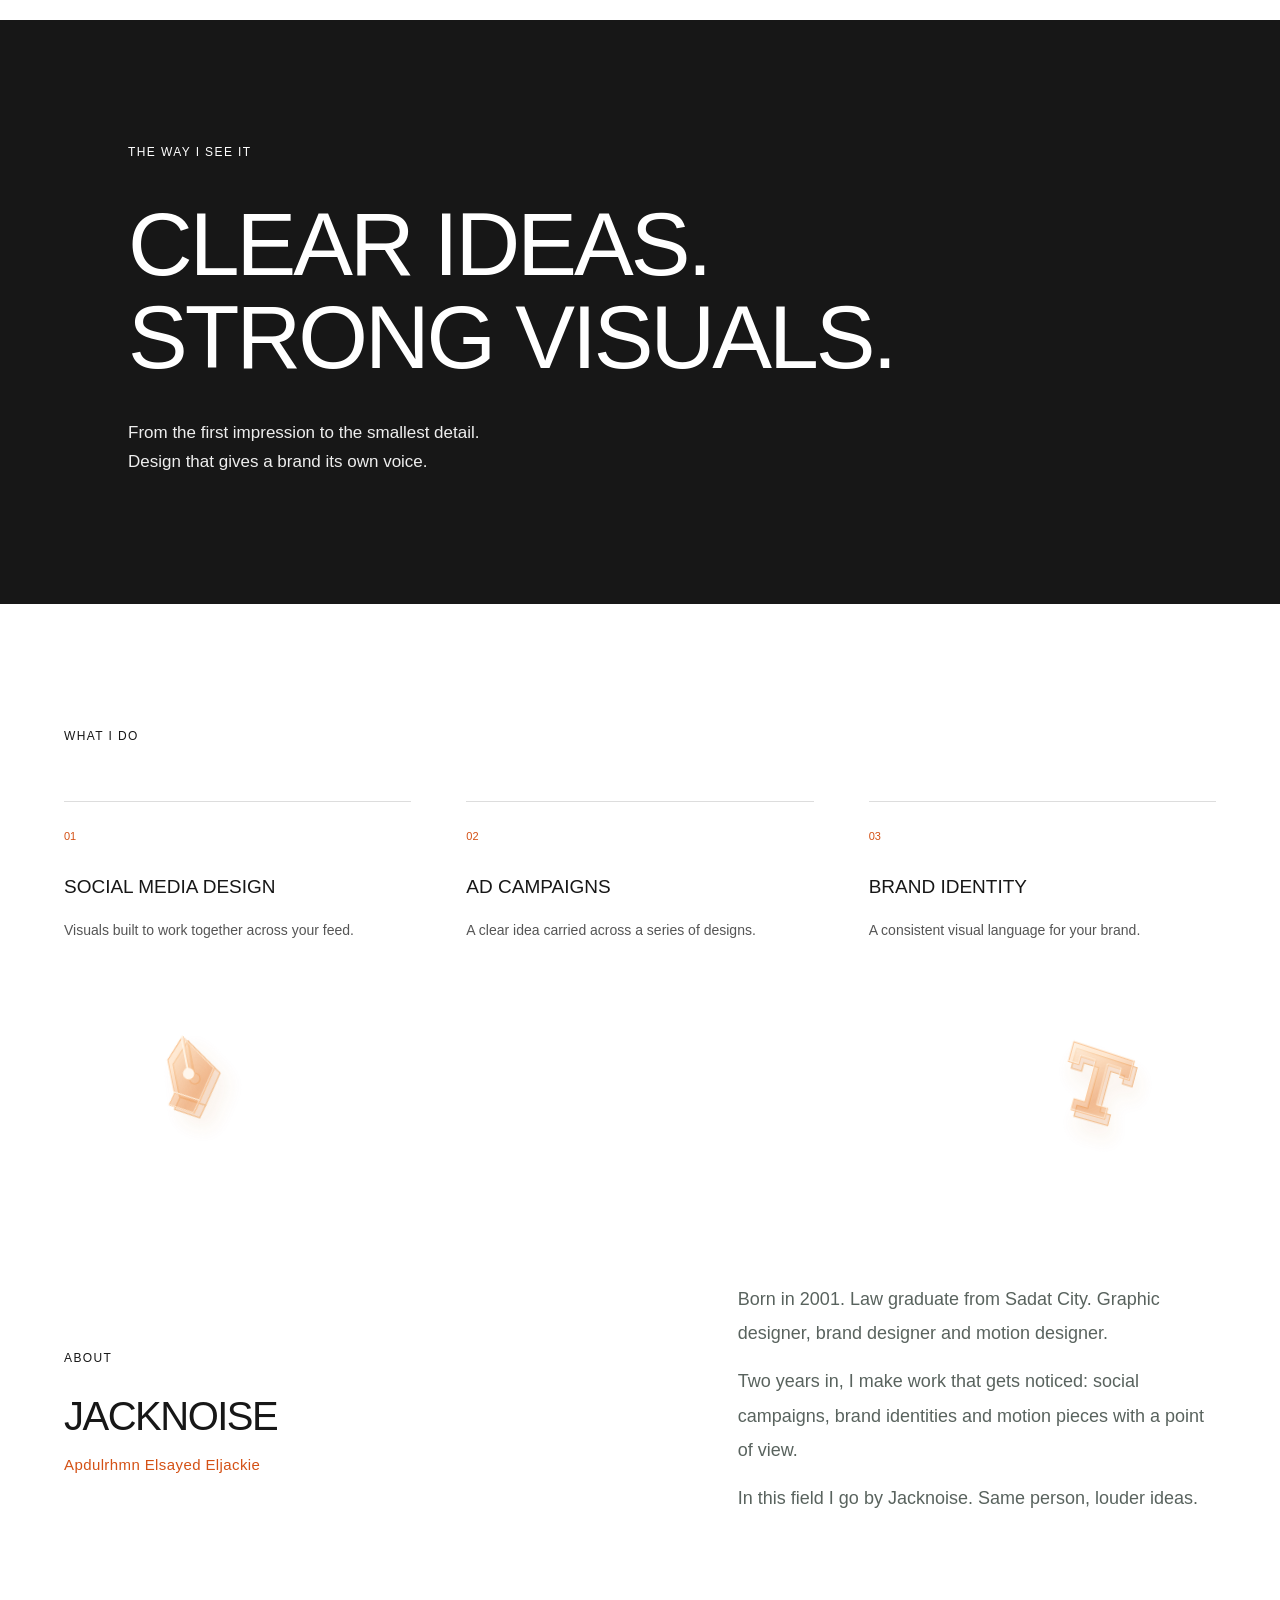
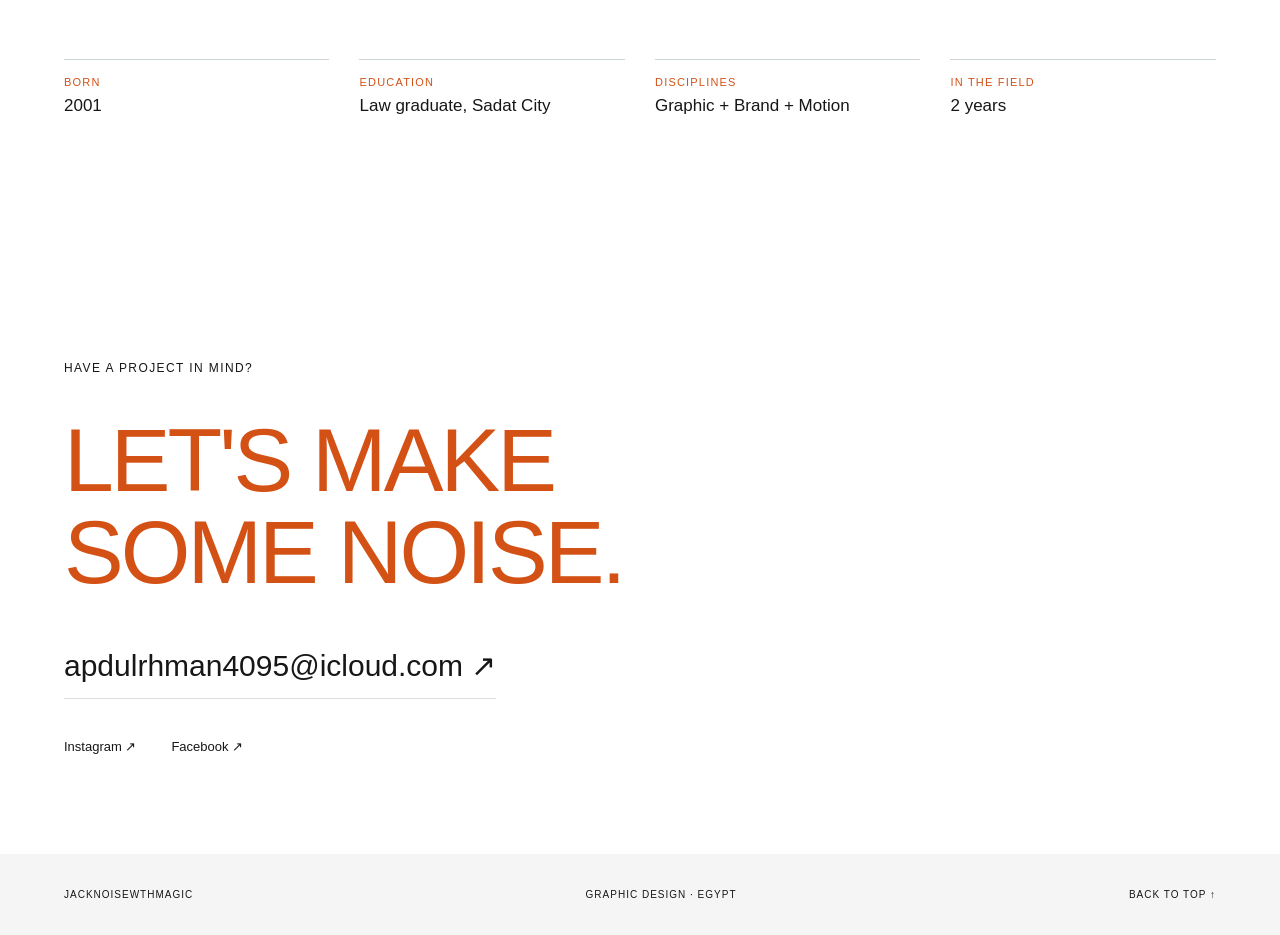
==== commit aa2b387f: "Add About section" ====
--- a/index.html
+++ b/index.html
@@ -1 +1 @@
-<!doctype html><html lang="en"><head><meta charset="utf-8"><meta name="viewport" content="width=device-width,initial-scale=1"><meta name="theme-color" content="#ffffff"><title>JACKNOISEWTHMAGIC | Graphic designer</title><meta name="description" content="Graphic design, social campaigns and brand identities by JACKNOISEWTHMAGIC."><link rel="stylesheet" href="style.css?v=4"></head><body class="fb-home"><header class="fb-nav"><a class="fb-brand" href="/">JACKNOISEWTHMAGIC</a><nav><a href="#work">Selected work</a><a href="#approach">Approach</a><a href="#about">About</a></nav><a class="fb-pill" href="mailto:apdulrhman4095@icloud.com">LET'S TALK ↗</a></header><main><section class="fb-hero"><div class="fb-hero-art"><video class="fb-hero-video" autoplay muted loop playsinline preload="metadata" poster="assets/hero-poster.jpg?v=2" aria-label="Warm orange and red motion visual"><source src="assets/hero-motion.webm?v=2" type="video/webm"><source src="assets/hero-motion.mp4?v=2" type="video/mp4"></video></div><div class="fb-hero-shade"></div><div class="fb-hero-copy"><p class="fb-kicker">INDEPENDENT GRAPHIC DESIGNER · EGYPT</p><h1>IDEAS WITH<br>A LIFE OF THEIR OWN.</h1><p>Graphic design for brands with something to say.<br>Social campaigns. Brand identities. A different point of view.</p><a class="fb-circle" href="#work" aria-label="Explore selected work">↓</a></div></section><div class="fb-icon-pair" aria-hidden="true"><div class="jn-glass-icon jn-glass-ps"><span>Ps</span></div><div class="jn-glass-icon jn-glass-ai"><span>Ai</span></div></div><section class="fb-summary" aria-label="Portfolio overview"><div><small>SELECTED PROJECTS</small><strong>07</strong></div><div><small>DISCIPLINES</small><strong>Campaigns & identity</strong></div><div><small>BASED IN</small><strong>Egypt</strong></div><a class="fb-pill fb-orange" href="#work">EXPLORE MY WORK ↗</a></section><section class="fb-work fb-wrap" id="work"><div class="fb-section-head"><p class="fb-kicker">PROJECT HIGHLIGHTS</p><span>02 CATEGORIES</span></div><div class="fb-tabs" role="tablist"><a href="#social-media">SOCIAL MEDIA</a><a href="#brand-identity">BRAND IDENTITY</a></div><div class="fb-cat" id="social-media"><h3 class="fb-cat-title"><span>01</span> SOCIAL MEDIA</h3><div class="fb-projects"><a class="fb-project" href="/work/sadat-steel/"><div class="fb-image-well"><img src="assets/logo-sadat-steel.jpg" alt="Sadat Steel logo" loading="lazy"></div><div class="fb-project-name"><h2>SADAT STEEL</h2><span>↗</span></div><p>One campaign. Eleven designs.<br>Built around steel, scale and a sharp red accent.</p><small>SOCIAL MEDIA CAMPAIGN / ARABIC + ENGLISH</small></a><a class="fb-project" href="/work/look-like/"><div class="fb-image-well"><img src="assets/logo-look-like.jpg?v=3" alt="Look Like logo" loading="lazy"></div><div class="fb-project-name"><h2>LOOK LIKE</h2><span>↗</span></div><p>Five designs. One astronaut world.<br>Neon visuals for a marketing agency.</p><small>SOCIAL MEDIA DESIGN / ARABIC + ENGLISH</small></a><a class="fb-project" href="/work/inshaa/"><div class="fb-image-well"><img src="assets/logo-inshaa.jpg?v=2" alt="Inshaa Developments logo" loading="lazy"></div><div class="fb-project-name"><h2>INSHAA DEVELOPMENTS</h2><span>↗</span></div><p>Four designs for Inshaa.<br>Monochrome scenes with a red accent.</p><small>SOCIAL MEDIA DESIGN / ARABIC + ENGLISH</small></a><a class="fb-project" href="/work/birmingham/"><div class="fb-image-well"><img src="assets/logo-birmingham.jpg?v=2" alt="Birmingham College logo" loading="lazy"></div><div class="fb-project-name"><h2>BIRMINGHAM COLLEGE</h2><span>↗</span></div><p>Four designs for a professional college.<br>Navy scenes with an orange accent.</p><small>SOCIAL MEDIA DESIGN / ENGLISH</small></a><a class="fb-project" href="/work/ihatc/"><div class="fb-image-well"><img src="assets/logo-ihatc.jpg?v=2" alt="IHATC logo" loading="lazy"></div><div class="fb-project-name"><h2>IHATC</h2><span>↗</span></div><p>Thirty designs for an international academy.<br>Teal scenes with a gold accent.</p><small>SOCIAL MEDIA DESIGN / ARABIC + ENGLISH</small></a><a class="fb-project" href="/work/perfect-gym/"><div class="fb-image-well"><img src="assets/logo-perfect-gym.jpg" alt="Perfect Health Center logo" loading="lazy"></div><div class="fb-project-name"><h2>PERFECT HEALTH CENTER</h2><span>↗</span></div><p>A rebranding campaign for a gym.<br>Fourteen designs in black and red.</p><small>SOCIAL MEDIA CAMPAIGN / ARABIC + ENGLISH</small></a></div></div><div class="fb-cat" id="brand-identity"><h3 class="fb-cat-title"><span>02</span> BRAND IDENTITY</h3><div class="fb-projects"><a class="fb-project" href="/work/caelum/"><div class="fb-image-well"><img src="assets/logo-caelum.jpg?v=2" alt="Caelum logo" loading="lazy"></div><div class="fb-project-name"><h2>CAELUM</h2><span>↗</span></div><p>A clear identity for cross-border trade.<br>From the logo to a complete visual world.</p><small>BRAND IDENTITY / IMPORT + EXPORT</small></a></div></div></section><div aria-hidden="true" class="jn-tool-trail jn-trail-1"><div aria-hidden="true" class="jn-tool jn-tool-left jn-t1a"><svg fill="none" viewbox="0 0 120 120"><defs><lineargradient gradientunits="userSpaceOnUse" id="jn-cursor-jntoolleftjnt1a" x1="10" x2="105" y1="8" y2="115"><stop stop-color="#fffaf1"></stop><stop offset=".3" stop-color="#ffcf9e" stop-opacity=".53"></stop><stop offset=".62" stop-color="#e87e2d" stop-opacity=".48"></stop><stop offset="1" stop-color="#fff2dc" stop-opacity=".92"></stop></lineargradient></defs><g fill="#e49a62" fill-opacity=".3" stroke="#efb782" stroke-width="1.7" transform="translate(6 7)"><path d="M24 12 L80 59 L54 64 L67 91 L51 99 L38 72 L20 92 Z"></path></g><g fill="url(#jn-cursor-jntoolleftjnt1a)" stroke="#f7b77e" stroke-linejoin="round" stroke-width="1.5"><path d="M24 12 L80 59 L54 64 L67 91 L51 99 L38 72 L20 92 Z"></path></g><g fill="none" stroke="#fffaf0" stroke-opacity=".8" stroke-width="1" transform="translate(-1 -1)"><path d="M24 12 L80 59 L54 64 L67 91 L51 99 L38 72 L20 92 Z"></path></g></svg></div><div aria-hidden="true" class="jn-tool jn-tool-right jn-t1b"><svg fill="none" viewbox="0 0 120 120"><defs><lineargradient gradientunits="userSpaceOnUse" id="jn-pen-jntoolrightjnt1b" x1="10" x2="105" y1="8" y2="115"><stop stop-color="#fffaf1"></stop><stop offset=".3" stop-color="#ffcf9e" stop-opacity=".53"></stop><stop offset=".62" stop-color="#e87e2d" stop-opacity=".48"></stop><stop offset="1" stop-color="#fff2dc" stop-opacity=".92"></stop></lineargradient></defs><g fill="#e49a62" fill-opacity=".3" stroke="#efb782" stroke-width="1.7" transform="translate(6 7)"><path d="M58 8 L91 57 L64 93 L32 76 L32 33 Z"></path><path d="M33 76 L64 93 L53 107 L22 90 Z"></path><path d="M58 8 L57 53" fill="none" stroke-width="3"></path><circle cx="57" cy="57" fill="#fff5e9" r="7"></circle></g><g fill="url(#jn-pen-jntoolrightjnt1b)" stroke="#f7b77e" stroke-linejoin="round" stroke-width="1.5"><path d="M58 8 L91 57 L64 93 L32 76 L32 33 Z"></path><path d="M33 76 L64 93 L53 107 L22 90 Z"></path><path d="M58 8 L57 53" fill="none" stroke-width="3"></path><circle cx="57" cy="57" fill="#fff5e9" r="7"></circle></g><g fill="none" stroke="#fffaf0" stroke-opacity=".8" stroke-width="1" transform="translate(-1 -1)"><path d="M58 8 L91 57 L64 93 L32 76 L32 33 Z"></path><path d="M33 76 L64 93 L53 107 L22 90 Z"></path><path d="M58 8 L57 53" fill="none" stroke-width="3"></path><circle cx="57" cy="57" fill="#fff5e9" r="7"></circle></g></svg></div></div><section class="fb-statement" id="approach"><p class="fb-kicker">THE WAY I SEE IT</p><h2>CLEAR IDEAS.<br>STRONG VISUALS.</h2><p>From the first impression to the smallest detail.<br>Design that gives a brand its own voice.</p></section><section class="fb-services fb-wrap"><p class="fb-kicker">WHAT I DO</p><div><article><span>01</span><h3>SOCIAL MEDIA DESIGN</h3><p>Visuals built to work together across your feed.</p></article><article><span>02</span><h3>AD CAMPAIGNS</h3><p>A clear idea carried across a series of designs.</p></article><article><span>03</span><h3>BRAND IDENTITY</h3><p>A consistent visual language for your brand.</p></article></div></section><div aria-hidden="true" class="jn-tool-trail jn-trail-3"><div aria-hidden="true" class="jn-tool jn-tool-left jn-t3a"><svg fill="none" viewbox="0 0 120 120"><defs><lineargradient gradientunits="userSpaceOnUse" id="jn-pen-jntoolleftjnt3a" x1="10" x2="105" y1="8" y2="115"><stop stop-color="#fffaf1"></stop><stop offset=".3" stop-color="#ffcf9e" stop-opacity=".53"></stop><stop offset=".62" stop-color="#e87e2d" stop-opacity=".48"></stop><stop offset="1" stop-color="#fff2dc" stop-opacity=".92"></stop></lineargradient></defs><g fill="#e49a62" fill-opacity=".3" stroke="#efb782" stroke-width="1.7" transform="translate(6 7)"><path d="M58 8 L91 57 L64 93 L32 76 L32 33 Z"></path><path d="M33 76 L64 93 L53 107 L22 90 Z"></path><path d="M58 8 L57 53" fill="none" stroke-width="3"></path><circle cx="57" cy="57" fill="#fff5e9" r="7"></circle></g><g fill="url(#jn-pen-jntoolleftjnt3a)" stroke="#f7b77e" stroke-linejoin="round" stroke-width="1.5"><path d="M58 8 L91 57 L64 93 L32 76 L32 33 Z"></path><path d="M33 76 L64 93 L53 107 L22 90 Z"></path><path d="M58 8 L57 53" fill="none" stroke-width="3"></path><circle cx="57" cy="57" fill="#fff5e9" r="7"></circle></g><g fill="none" stroke="#fffaf0" stroke-opacity=".8" stroke-width="1" transform="translate(-1 -1)"><path d="M58 8 L91 57 L64 93 L32 76 L32 33 Z"></path><path d="M33 76 L64 93 L53 107 L22 90 Z"></path><path d="M58 8 L57 53" fill="none" stroke-width="3"></path><circle cx="57" cy="57" fill="#fff5e9" r="7"></circle></g></svg></div><div aria-hidden="true" class="jn-tool jn-tool-right jn-t3b"><svg fill="none" viewbox="0 0 120 120"><defs><lineargradient gradientunits="userSpaceOnUse" id="jn-type-jntoolrightjnt3b" x1="10" x2="105" y1="8" y2="115"><stop stop-color="#fffaf1"></stop><stop offset=".3" stop-color="#ffcf9e" stop-opacity=".53"></stop><stop offset=".62" stop-color="#e87e2d" stop-opacity=".48"></stop><stop offset="1" stop-color="#fff2dc" stop-opacity=".92"></stop></lineargradient></defs><g fill="#e49a62" fill-opacity=".3" stroke="#efb782" stroke-width="1.7" transform="translate(6 7)"><path d="M13 18 H99 V44 H85 V33 H65 V87 H80 V101 H33 V87 H48 V33 H27 V44 H13 Z"></path></g><g fill="url(#jn-type-jntoolrightjnt3b)" stroke="#f7b77e" stroke-linejoin="round" stroke-width="1.5"><path d="M13 18 H99 V44 H85 V33 H65 V87 H80 V101 H33 V87 H48 V33 H27 V44 H13 Z"></path></g><g fill="none" stroke="#fffaf0" stroke-opacity=".8" stroke-width="1" transform="translate(-1 -1)"><path d="M13 18 H99 V44 H85 V33 H65 V87 H80 V101 H33 V87 H48 V33 H27 V44 H13 Z"></path></g></svg></div></div><section class="fb-about fb-wrap" id="about"><div><p class="fb-kicker">BEHIND THE NOISE</p><h2>THOUGHTFUL DESIGN.<br>MY OWN PERSPECTIVE.</h2></div><p>I'm a graphic designer based in Egypt, working with brands on social media and visual identity. JACKNOISEWTHMAGIC is where those ideas take shape.</p></section><section class="fb-contact" id="contact"><div class="fb-wrap"><p class="fb-kicker">HAVE A PROJECT IN MIND?</p><h2>LET'S MAKE<br>SOME NOISE.</h2><a class="fb-email" href="mailto:apdulrhman4095@icloud.com">apdulrhman4095@icloud.com ↗</a><div class="fb-socials"><a href="https://www.instagram.com/jacknoisewthmagic" target="_blank" rel="noopener noreferrer">Instagram ↗</a><a href="https://www.facebook.com/apdulrhmn.elsayed/" target="_blank" rel="noopener noreferrer">Facebook ↗</a></div></div></section></main><footer class="fb-footer"><span>JACKNOISEWTHMAGIC</span><span>GRAPHIC DESIGN · EGYPT</span><a href="#">BACK TO TOP ↑</a></footer><script src="hero-video.js"></script></body></html>
+<!doctype html><html lang="en"><head><meta charset="utf-8"><meta name="viewport" content="width=device-width,initial-scale=1"><meta name="theme-color" content="#ffffff"><title>JACKNOISEWTHMAGIC | Graphic designer</title><meta name="description" content="Graphic design, social campaigns and brand identities by JACKNOISEWTHMAGIC."><link rel="stylesheet" href="style.css?v=5"></head><body class="fb-home"><header class="fb-nav"><a class="fb-brand" href="/">JACKNOISEWTHMAGIC</a><nav><a href="#work">Selected work</a><a href="#approach">Approach</a><a href="#about">About</a></nav><a class="fb-pill" href="mailto:apdulrhman4095@icloud.com">LET'S TALK ↗</a></header><main><section class="fb-hero"><div class="fb-hero-art"><video class="fb-hero-video" autoplay muted loop playsinline preload="metadata" poster="assets/hero-poster.jpg?v=2" aria-label="Warm orange and red motion visual"><source src="assets/hero-motion.webm?v=2" type="video/webm"><source src="assets/hero-motion.mp4?v=2" type="video/mp4"></video></div><div class="fb-hero-shade"></div><div class="fb-hero-copy"><p class="fb-kicker">INDEPENDENT GRAPHIC DESIGNER · EGYPT</p><h1>IDEAS WITH<br>A LIFE OF THEIR OWN.</h1><p>Graphic design for brands with something to say.<br>Social campaigns. Brand identities. A different point of view.</p><a class="fb-circle" href="#work" aria-label="Explore selected work">↓</a></div></section><div class="fb-icon-pair" aria-hidden="true"><div class="jn-glass-icon jn-glass-ps"><span>Ps</span></div><div class="jn-glass-icon jn-glass-ai"><span>Ai</span></div></div><section class="fb-summary" aria-label="Portfolio overview"><div><small>SELECTED PROJECTS</small><strong>07</strong></div><div><small>DISCIPLINES</small><strong>Campaigns & identity</strong></div><div><small>BASED IN</small><strong>Egypt</strong></div><a class="fb-pill fb-orange" href="#work">EXPLORE MY WORK ↗</a></section><section class="fb-work fb-wrap" id="work"><div class="fb-section-head"><p class="fb-kicker">PROJECT HIGHLIGHTS</p><span>02 CATEGORIES</span></div><div class="fb-tabs" role="tablist"><a href="#social-media">SOCIAL MEDIA</a><a href="#brand-identity">BRAND IDENTITY</a></div><div class="fb-cat" id="social-media"><h3 class="fb-cat-title"><span>01</span> SOCIAL MEDIA</h3><div class="fb-projects"><a class="fb-project" href="/work/sadat-steel/"><div class="fb-image-well"><img src="assets/logo-sadat-steel.jpg" alt="Sadat Steel logo" loading="lazy"></div><div class="fb-project-name"><h2>SADAT STEEL</h2><span>↗</span></div><p>One campaign. Eleven designs.<br>Built around steel, scale and a sharp red accent.</p><small>SOCIAL MEDIA CAMPAIGN / ARABIC + ENGLISH</small></a><a class="fb-project" href="/work/look-like/"><div class="fb-image-well"><img src="assets/logo-look-like.jpg?v=3" alt="Look Like logo" loading="lazy"></div><div class="fb-project-name"><h2>LOOK LIKE</h2><span>↗</span></div><p>Five designs. One astronaut world.<br>Neon visuals for a marketing agency.</p><small>SOCIAL MEDIA DESIGN / ARABIC + ENGLISH</small></a><a class="fb-project" href="/work/inshaa/"><div class="fb-image-well"><img src="assets/logo-inshaa.jpg?v=2" alt="Inshaa Developments logo" loading="lazy"></div><div class="fb-project-name"><h2>INSHAA DEVELOPMENTS</h2><span>↗</span></div><p>Four designs for Inshaa.<br>Monochrome scenes with a red accent.</p><small>SOCIAL MEDIA DESIGN / ARABIC + ENGLISH</small></a><a class="fb-project" href="/work/birmingham/"><div class="fb-image-well"><img src="assets/logo-birmingham.jpg?v=2" alt="Birmingham College logo" loading="lazy"></div><div class="fb-project-name"><h2>BIRMINGHAM COLLEGE</h2><span>↗</span></div><p>Four designs for a professional college.<br>Navy scenes with an orange accent.</p><small>SOCIAL MEDIA DESIGN / ENGLISH</small></a><a class="fb-project" href="/work/ihatc/"><div class="fb-image-well"><img src="assets/logo-ihatc.jpg?v=2" alt="IHATC logo" loading="lazy"></div><div class="fb-project-name"><h2>IHATC</h2><span>↗</span></div><p>Thirty designs for an international academy.<br>Teal scenes with a gold accent.</p><small>SOCIAL MEDIA DESIGN / ARABIC + ENGLISH</small></a><a class="fb-project" href="/work/perfect-gym/"><div class="fb-image-well"><img src="assets/logo-perfect-gym.jpg" alt="Perfect Health Center logo" loading="lazy"></div><div class="fb-project-name"><h2>PERFECT HEALTH CENTER</h2><span>↗</span></div><p>A rebranding campaign for a gym.<br>Fourteen designs in black and red.</p><small>SOCIAL MEDIA CAMPAIGN / ARABIC + ENGLISH</small></a></div></div><div class="fb-cat" id="brand-identity"><h3 class="fb-cat-title"><span>02</span> BRAND IDENTITY</h3><div class="fb-projects"><a class="fb-project" href="/work/caelum/"><div class="fb-image-well"><img src="assets/logo-caelum.jpg?v=2" alt="Caelum logo" loading="lazy"></div><div class="fb-project-name"><h2>CAELUM</h2><span>↗</span></div><p>A clear identity for cross-border trade.<br>From the logo to a complete visual world.</p><small>BRAND IDENTITY / IMPORT + EXPORT</small></a></div></div></section><div aria-hidden="true" class="jn-tool-trail jn-trail-1"><div aria-hidden="true" class="jn-tool jn-tool-left jn-t1a"><svg fill="none" viewbox="0 0 120 120"><defs><lineargradient gradientunits="userSpaceOnUse" id="jn-cursor-jntoolleftjnt1a" x1="10" x2="105" y1="8" y2="115"><stop stop-color="#fffaf1"></stop><stop offset=".3" stop-color="#ffcf9e" stop-opacity=".53"></stop><stop offset=".62" stop-color="#e87e2d" stop-opacity=".48"></stop><stop offset="1" stop-color="#fff2dc" stop-opacity=".92"></stop></lineargradient></defs><g fill="#e49a62" fill-opacity=".3" stroke="#efb782" stroke-width="1.7" transform="translate(6 7)"><path d="M24 12 L80 59 L54 64 L67 91 L51 99 L38 72 L20 92 Z"></path></g><g fill="url(#jn-cursor-jntoolleftjnt1a)" stroke="#f7b77e" stroke-linejoin="round" stroke-width="1.5"><path d="M24 12 L80 59 L54 64 L67 91 L51 99 L38 72 L20 92 Z"></path></g><g fill="none" stroke="#fffaf0" stroke-opacity=".8" stroke-width="1" transform="translate(-1 -1)"><path d="M24 12 L80 59 L54 64 L67 91 L51 99 L38 72 L20 92 Z"></path></g></svg></div><div aria-hidden="true" class="jn-tool jn-tool-right jn-t1b"><svg fill="none" viewbox="0 0 120 120"><defs><lineargradient gradientunits="userSpaceOnUse" id="jn-pen-jntoolrightjnt1b" x1="10" x2="105" y1="8" y2="115"><stop stop-color="#fffaf1"></stop><stop offset=".3" stop-color="#ffcf9e" stop-opacity=".53"></stop><stop offset=".62" stop-color="#e87e2d" stop-opacity=".48"></stop><stop offset="1" stop-color="#fff2dc" stop-opacity=".92"></stop></lineargradient></defs><g fill="#e49a62" fill-opacity=".3" stroke="#efb782" stroke-width="1.7" transform="translate(6 7)"><path d="M58 8 L91 57 L64 93 L32 76 L32 33 Z"></path><path d="M33 76 L64 93 L53 107 L22 90 Z"></path><path d="M58 8 L57 53" fill="none" stroke-width="3"></path><circle cx="57" cy="57" fill="#fff5e9" r="7"></circle></g><g fill="url(#jn-pen-jntoolrightjnt1b)" stroke="#f7b77e" stroke-linejoin="round" stroke-width="1.5"><path d="M58 8 L91 57 L64 93 L32 76 L32 33 Z"></path><path d="M33 76 L64 93 L53 107 L22 90 Z"></path><path d="M58 8 L57 53" fill="none" stroke-width="3"></path><circle cx="57" cy="57" fill="#fff5e9" r="7"></circle></g><g fill="none" stroke="#fffaf0" stroke-opacity=".8" stroke-width="1" transform="translate(-1 -1)"><path d="M58 8 L91 57 L64 93 L32 76 L32 33 Z"></path><path d="M33 76 L64 93 L53 107 L22 90 Z"></path><path d="M58 8 L57 53" fill="none" stroke-width="3"></path><circle cx="57" cy="57" fill="#fff5e9" r="7"></circle></g></svg></div></div><section class="fb-statement" id="approach"><p class="fb-kicker">THE WAY I SEE IT</p><h2>CLEAR IDEAS.<br>STRONG VISUALS.</h2><p>From the first impression to the smallest detail.<br>Design that gives a brand its own voice.</p></section><section class="fb-services fb-wrap"><p class="fb-kicker">WHAT I DO</p><div><article><span>01</span><h3>SOCIAL MEDIA DESIGN</h3><p>Visuals built to work together across your feed.</p></article><article><span>02</span><h3>AD CAMPAIGNS</h3><p>A clear idea carried across a series of designs.</p></article><article><span>03</span><h3>BRAND IDENTITY</h3><p>A consistent visual language for your brand.</p></article></div></section><div aria-hidden="true" class="jn-tool-trail jn-trail-3"><div aria-hidden="true" class="jn-tool jn-tool-left jn-t3a"><svg fill="none" viewbox="0 0 120 120"><defs><lineargradient gradientunits="userSpaceOnUse" id="jn-pen-jntoolleftjnt3a" x1="10" x2="105" y1="8" y2="115"><stop stop-color="#fffaf1"></stop><stop offset=".3" stop-color="#ffcf9e" stop-opacity=".53"></stop><stop offset=".62" stop-color="#e87e2d" stop-opacity=".48"></stop><stop offset="1" stop-color="#fff2dc" stop-opacity=".92"></stop></lineargradient></defs><g fill="#e49a62" fill-opacity=".3" stroke="#efb782" stroke-width="1.7" transform="translate(6 7)"><path d="M58 8 L91 57 L64 93 L32 76 L32 33 Z"></path><path d="M33 76 L64 93 L53 107 L22 90 Z"></path><path d="M58 8 L57 53" fill="none" stroke-width="3"></path><circle cx="57" cy="57" fill="#fff5e9" r="7"></circle></g><g fill="url(#jn-pen-jntoolleftjnt3a)" stroke="#f7b77e" stroke-linejoin="round" stroke-width="1.5"><path d="M58 8 L91 57 L64 93 L32 76 L32 33 Z"></path><path d="M33 76 L64 93 L53 107 L22 90 Z"></path><path d="M58 8 L57 53" fill="none" stroke-width="3"></path><circle cx="57" cy="57" fill="#fff5e9" r="7"></circle></g><g fill="none" stroke="#fffaf0" stroke-opacity=".8" stroke-width="1" transform="translate(-1 -1)"><path d="M58 8 L91 57 L64 93 L32 76 L32 33 Z"></path><path d="M33 76 L64 93 L53 107 L22 90 Z"></path><path d="M58 8 L57 53" fill="none" stroke-width="3"></path><circle cx="57" cy="57" fill="#fff5e9" r="7"></circle></g></svg></div><div aria-hidden="true" class="jn-tool jn-tool-right jn-t3b"><svg fill="none" viewbox="0 0 120 120"><defs><lineargradient gradientunits="userSpaceOnUse" id="jn-type-jntoolrightjnt3b" x1="10" x2="105" y1="8" y2="115"><stop stop-color="#fffaf1"></stop><stop offset=".3" stop-color="#ffcf9e" stop-opacity=".53"></stop><stop offset=".62" stop-color="#e87e2d" stop-opacity=".48"></stop><stop offset="1" stop-color="#fff2dc" stop-opacity=".92"></stop></lineargradient></defs><g fill="#e49a62" fill-opacity=".3" stroke="#efb782" stroke-width="1.7" transform="translate(6 7)"><path d="M13 18 H99 V44 H85 V33 H65 V87 H80 V101 H33 V87 H48 V33 H27 V44 H13 Z"></path></g><g fill="url(#jn-type-jntoolrightjnt3b)" stroke="#f7b77e" stroke-linejoin="round" stroke-width="1.5"><path d="M13 18 H99 V44 H85 V33 H65 V87 H80 V101 H33 V87 H48 V33 H27 V44 H13 Z"></path></g><g fill="none" stroke="#fffaf0" stroke-opacity=".8" stroke-width="1" transform="translate(-1 -1)"><path d="M13 18 H99 V44 H85 V33 H65 V87 H80 V101 H33 V87 H48 V33 H27 V44 H13 Z"></path></g></svg></div></div><section class="fb-about fb-wrap" id="about"><div><p class="fb-kicker">ABOUT</p><h2>JACKNOISE</h2><p class="fb-about-name">Apdulrhmn Elsayed Eljackie</p></div><div class="fb-about-copy"><p>Born in 2001. Law graduate from Sadat City. Graphic designer, brand designer and motion designer.</p><p>Two years in, I make work that gets noticed: social campaigns, brand identities and motion pieces with a point of view.</p><p>In this field I go by Jacknoise. Same person, louder ideas.</p></div><ul class="fb-about-facts" aria-label="Quick facts"><li><small>BORN</small><strong>2001</strong></li><li><small>EDUCATION</small><strong>Law graduate, Sadat City</strong></li><li><small>DISCIPLINES</small><strong>Graphic + Brand + Motion</strong></li><li><small>IN THE FIELD</small><strong>2 years</strong></li></ul></section><section class="fb-contact" id="contact"><div class="fb-wrap"><p class="fb-kicker">HAVE A PROJECT IN MIND?</p><h2>LET'S MAKE<br>SOME NOISE.</h2><a class="fb-email" href="mailto:apdulrhman4095@icloud.com">apdulrhman4095@icloud.com ↗</a><div class="fb-socials"><a href="https://www.instagram.com/jacknoisewthmagic" target="_blank" rel="noopener noreferrer">Instagram ↗</a><a href="https://www.facebook.com/apdulrhmn.elsayed/" target="_blank" rel="noopener noreferrer">Facebook ↗</a></div></div></section></main><footer class="fb-footer"><span>JACKNOISEWTHMAGIC</span><span>GRAPHIC DESIGN · EGYPT</span><a href="#">BACK TO TOP ↑</a></footer><script src="hero-video.js"></script></body></html>
--- a/style.css
+++ b/style.css
@@ -215,3 +215,11 @@
 .fb-project small{font-size:7px;letter-spacing:.6px}
 .fb-project-name{padding-top:14px}
 }
+
+.fb-about-name{font-size:15px!important;letter-spacing:.4px;color:#d45115!important;margin:14px 0 0!important;line-height:1.4!important}
+.fb-about-copy p{font-size:18px;line-height:1.9;color:#59635e;margin:0 0 14px}
+.fb-about-facts{grid-column:1/-1;list-style:none;margin:30px 0 0;padding:0;display:grid;grid-template-columns:repeat(4,1fr);gap:30px}
+.fb-about-facts li{border-top:1px solid #cdd5d1;padding-top:16px}
+.fb-about-facts small{display:block;font-size:11px;letter-spacing:1.2px;color:#d45115;margin-bottom:8px}
+.fb-about-facts strong{font-size:17px;font-weight:400}
+@media(max-width:800px){.fb-about-copy p{font-size:16px;line-height:1.8}.fb-about-facts{grid-template-columns:1fr 1fr;gap:20px}}
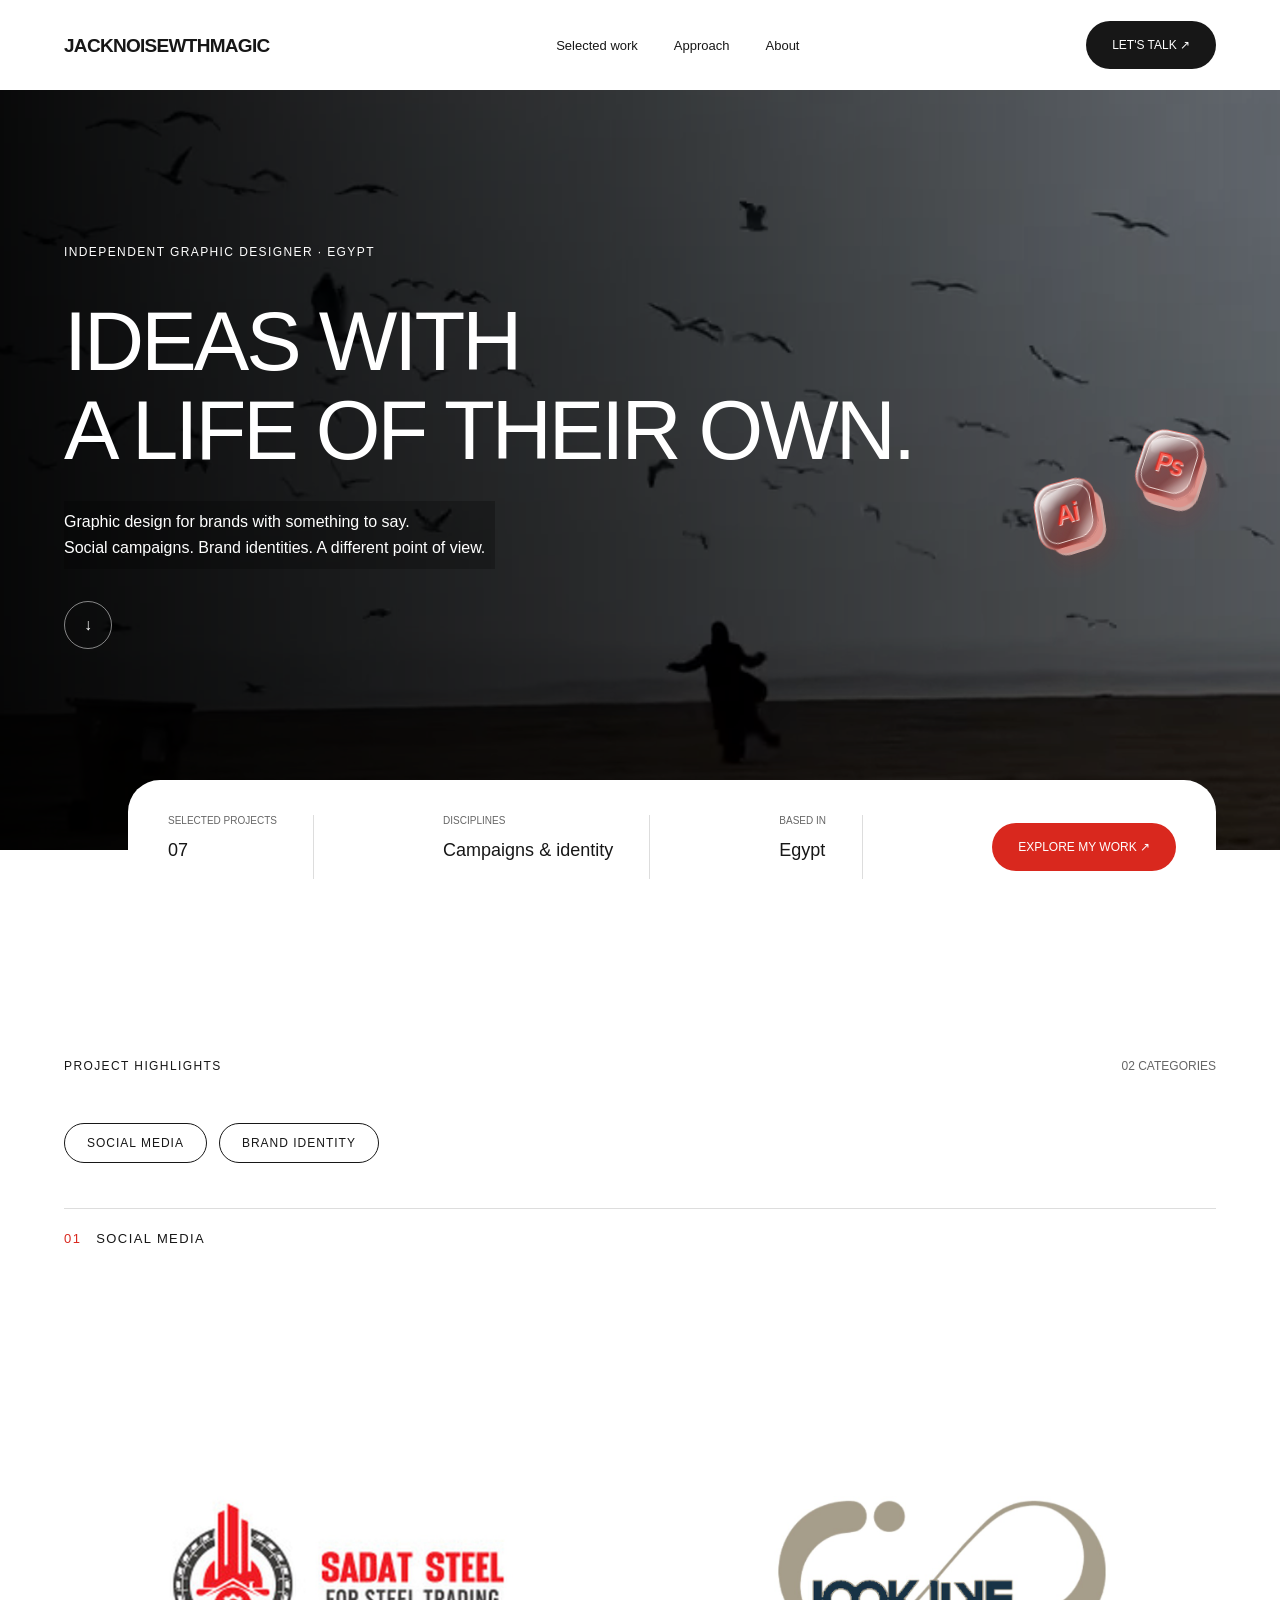
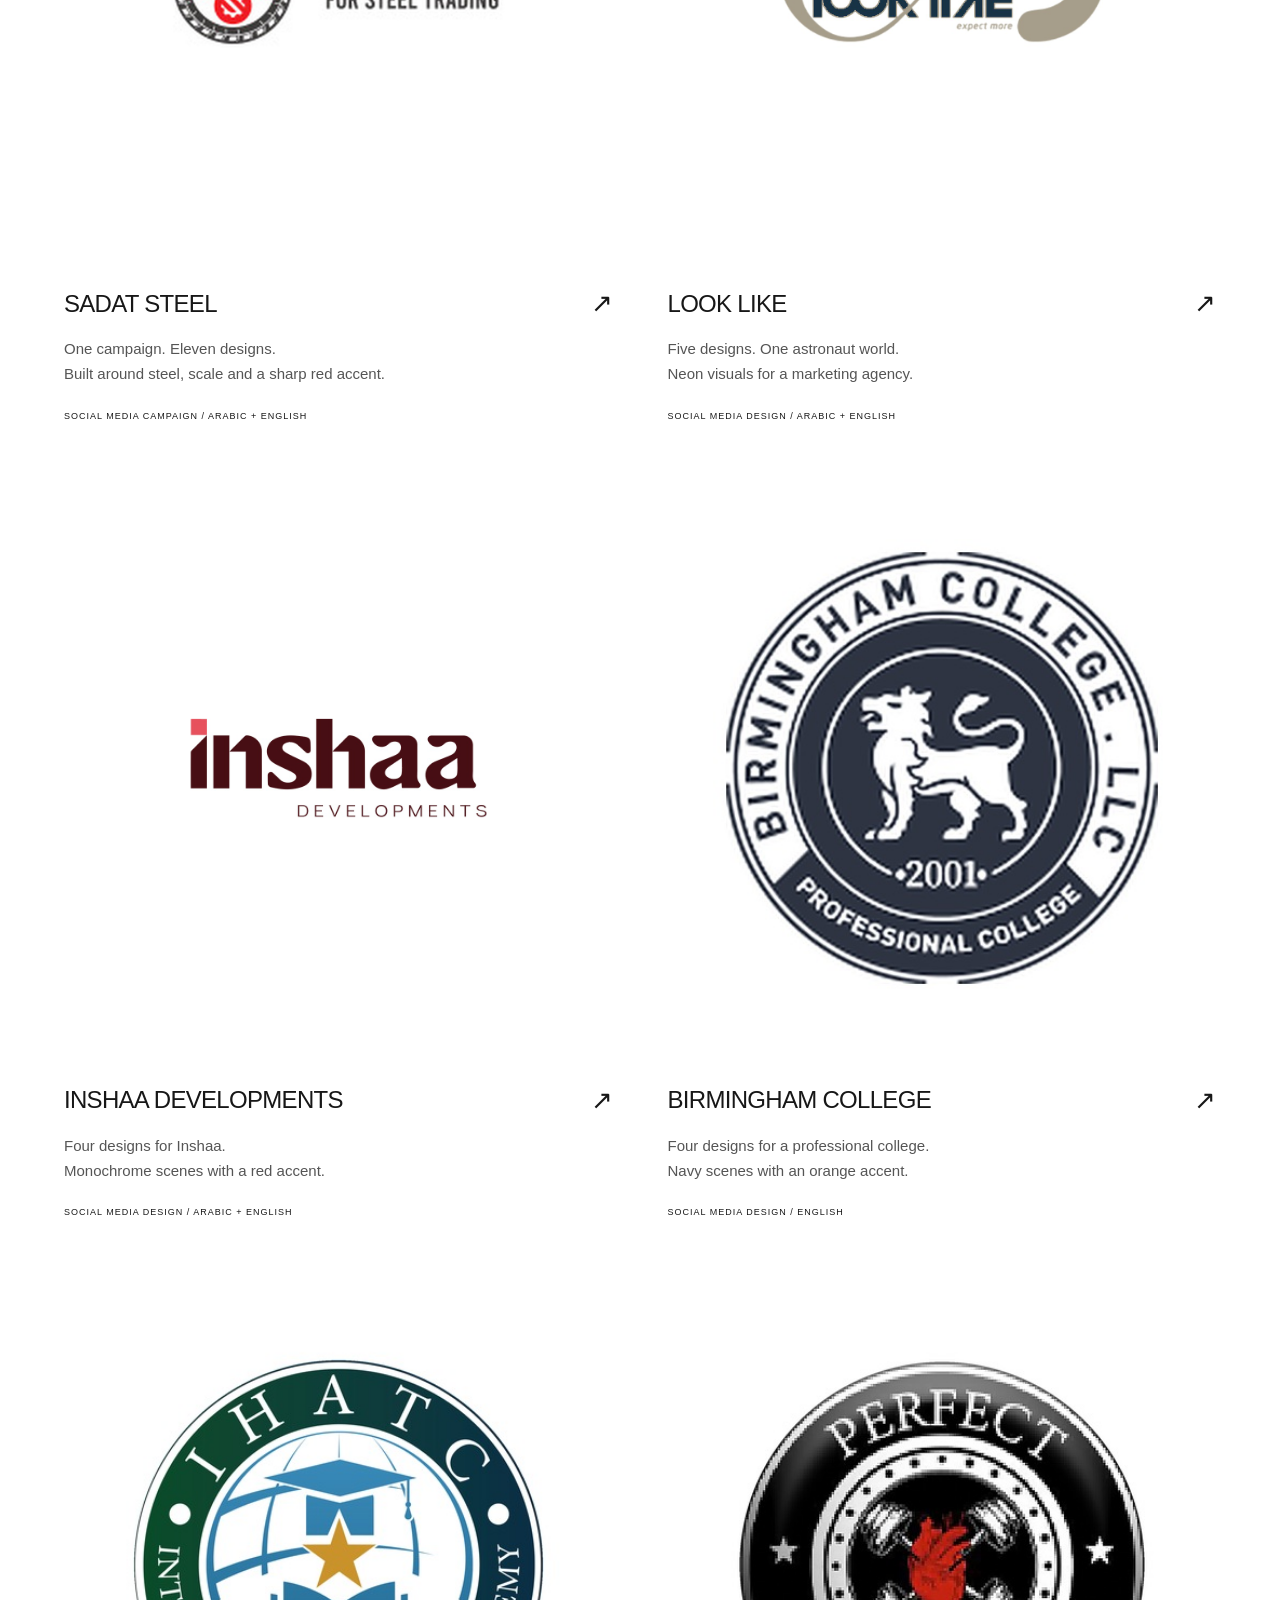
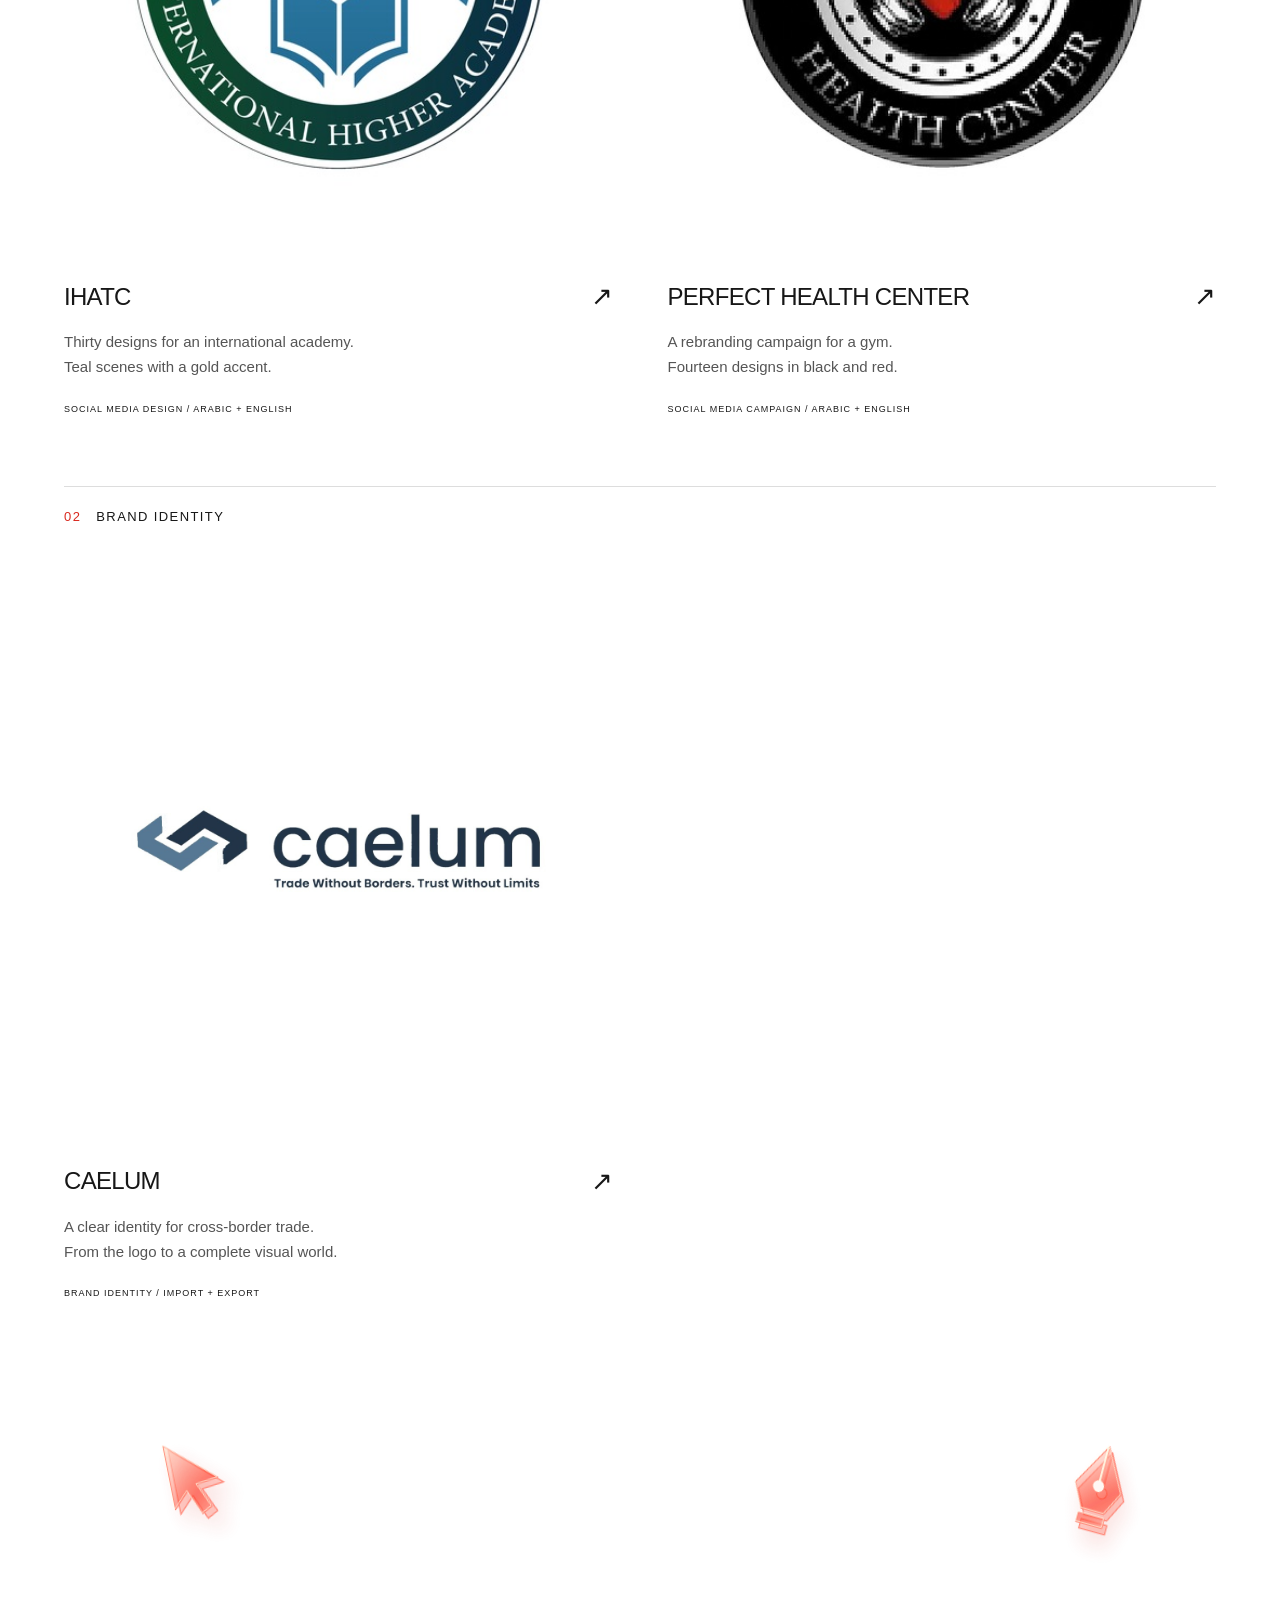
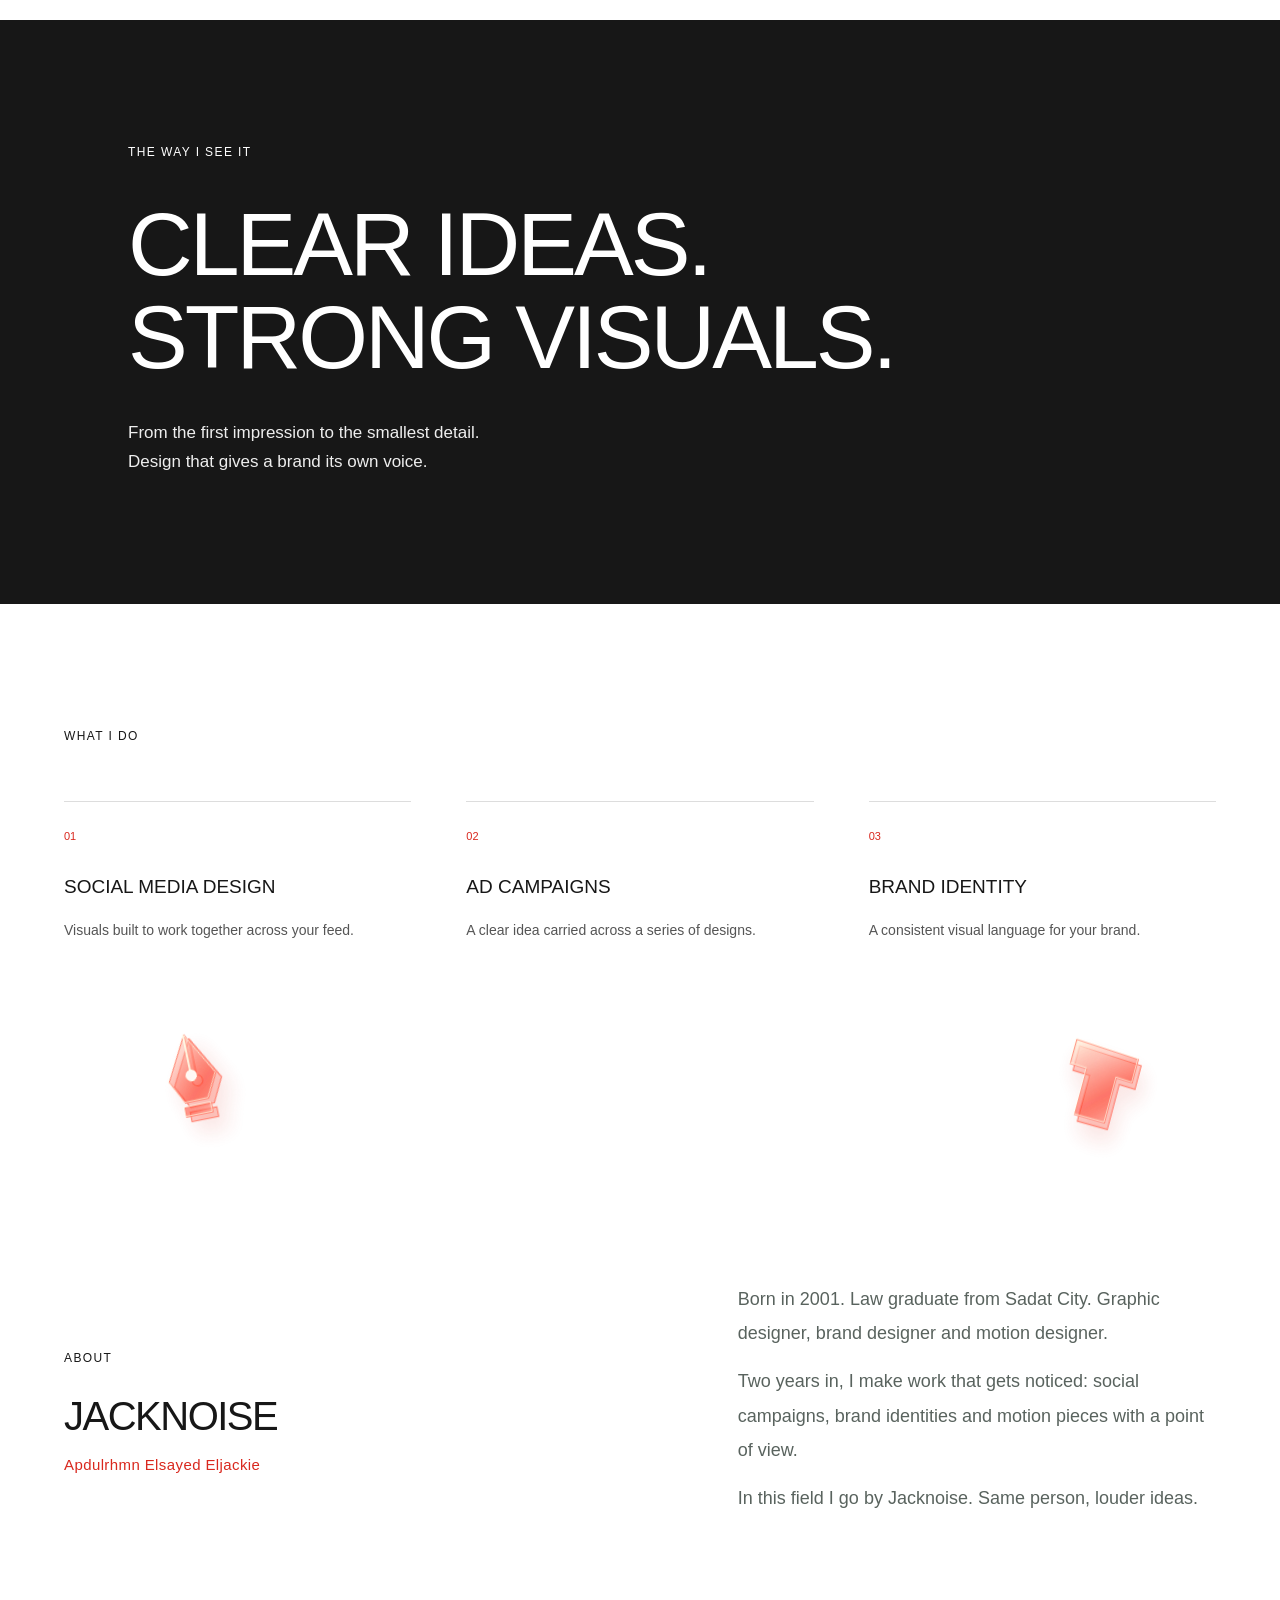
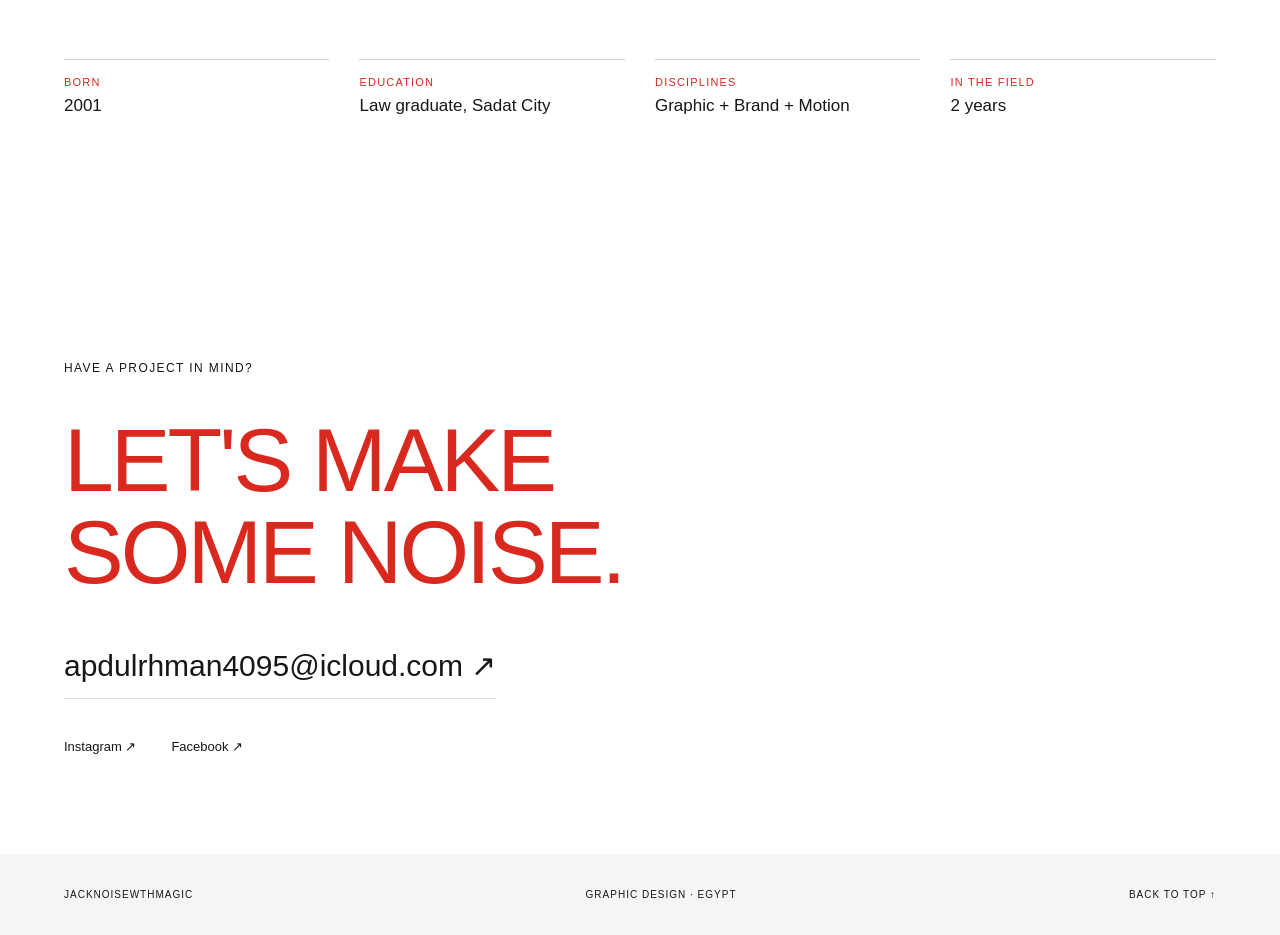
==== commit 8f8230a2: "Pen tool cursor, icon hover motion, red palette, light/dark mode" ====
--- a/index.html
+++ b/index.html
@@ -1 +1 @@
-<!doctype html><html lang="en"><head><meta charset="utf-8"><meta name="viewport" content="width=device-width,initial-scale=1"><meta name="theme-color" content="#ffffff"><title>JACKNOISEWTHMAGIC | Graphic designer</title><meta name="description" content="Graphic design, social campaigns and brand identities by JACKNOISEWTHMAGIC."><link rel="stylesheet" href="style.css?v=5"></head><body class="fb-home"><header class="fb-nav"><a class="fb-brand" href="/">JACKNOISEWTHMAGIC</a><nav><a href="#work">Selected work</a><a href="#approach">Approach</a><a href="#about">About</a></nav><a class="fb-pill" href="mailto:apdulrhman4095@icloud.com">LET'S TALK ↗</a></header><main><section class="fb-hero"><div class="fb-hero-art"><video class="fb-hero-video" autoplay muted loop playsinline preload="metadata" poster="assets/hero-poster.jpg?v=2" aria-label="Warm orange and red motion visual"><source src="assets/hero-motion.webm?v=2" type="video/webm"><source src="assets/hero-motion.mp4?v=2" type="video/mp4"></video></div><div class="fb-hero-shade"></div><div class="fb-hero-copy"><p class="fb-kicker">INDEPENDENT GRAPHIC DESIGNER · EGYPT</p><h1>IDEAS WITH<br>A LIFE OF THEIR OWN.</h1><p>Graphic design for brands with something to say.<br>Social campaigns. Brand identities. A different point of view.</p><a class="fb-circle" href="#work" aria-label="Explore selected work">↓</a></div></section><div class="fb-icon-pair" aria-hidden="true"><div class="jn-glass-icon jn-glass-ps"><span>Ps</span></div><div class="jn-glass-icon jn-glass-ai"><span>Ai</span></div></div><section class="fb-summary" aria-label="Portfolio overview"><div><small>SELECTED PROJECTS</small><strong>07</strong></div><div><small>DISCIPLINES</small><strong>Campaigns & identity</strong></div><div><small>BASED IN</small><strong>Egypt</strong></div><a class="fb-pill fb-orange" href="#work">EXPLORE MY WORK ↗</a></section><section class="fb-work fb-wrap" id="work"><div class="fb-section-head"><p class="fb-kicker">PROJECT HIGHLIGHTS</p><span>02 CATEGORIES</span></div><div class="fb-tabs" role="tablist"><a href="#social-media">SOCIAL MEDIA</a><a href="#brand-identity">BRAND IDENTITY</a></div><div class="fb-cat" id="social-media"><h3 class="fb-cat-title"><span>01</span> SOCIAL MEDIA</h3><div class="fb-projects"><a class="fb-project" href="/work/sadat-steel/"><div class="fb-image-well"><img src="assets/logo-sadat-steel.jpg" alt="Sadat Steel logo" loading="lazy"></div><div class="fb-project-name"><h2>SADAT STEEL</h2><span>↗</span></div><p>One campaign. Eleven designs.<br>Built around steel, scale and a sharp red accent.</p><small>SOCIAL MEDIA CAMPAIGN / ARABIC + ENGLISH</small></a><a class="fb-project" href="/work/look-like/"><div class="fb-image-well"><img src="assets/logo-look-like.jpg?v=3" alt="Look Like logo" loading="lazy"></div><div class="fb-project-name"><h2>LOOK LIKE</h2><span>↗</span></div><p>Five designs. One astronaut world.<br>Neon visuals for a marketing agency.</p><small>SOCIAL MEDIA DESIGN / ARABIC + ENGLISH</small></a><a class="fb-project" href="/work/inshaa/"><div class="fb-image-well"><img src="assets/logo-inshaa.jpg?v=2" alt="Inshaa Developments logo" loading="lazy"></div><div class="fb-project-name"><h2>INSHAA DEVELOPMENTS</h2><span>↗</span></div><p>Four designs for Inshaa.<br>Monochrome scenes with a red accent.</p><small>SOCIAL MEDIA DESIGN / ARABIC + ENGLISH</small></a><a class="fb-project" href="/work/birmingham/"><div class="fb-image-well"><img src="assets/logo-birmingham.jpg?v=2" alt="Birmingham College logo" loading="lazy"></div><div class="fb-project-name"><h2>BIRMINGHAM COLLEGE</h2><span>↗</span></div><p>Four designs for a professional college.<br>Navy scenes with an orange accent.</p><small>SOCIAL MEDIA DESIGN / ENGLISH</small></a><a class="fb-project" href="/work/ihatc/"><div class="fb-image-well"><img src="assets/logo-ihatc.jpg?v=2" alt="IHATC logo" loading="lazy"></div><div class="fb-project-name"><h2>IHATC</h2><span>↗</span></div><p>Thirty designs for an international academy.<br>Teal scenes with a gold accent.</p><small>SOCIAL MEDIA DESIGN / ARABIC + ENGLISH</small></a><a class="fb-project" href="/work/perfect-gym/"><div class="fb-image-well"><img src="assets/logo-perfect-gym.jpg" alt="Perfect Health Center logo" loading="lazy"></div><div class="fb-project-name"><h2>PERFECT HEALTH CENTER</h2><span>↗</span></div><p>A rebranding campaign for a gym.<br>Fourteen designs in black and red.</p><small>SOCIAL MEDIA CAMPAIGN / ARABIC + ENGLISH</small></a></div></div><div class="fb-cat" id="brand-identity"><h3 class="fb-cat-title"><span>02</span> BRAND IDENTITY</h3><div class="fb-projects"><a class="fb-project" href="/work/caelum/"><div class="fb-image-well"><img src="assets/logo-caelum.jpg?v=2" alt="Caelum logo" loading="lazy"></div><div class="fb-project-name"><h2>CAELUM</h2><span>↗</span></div><p>A clear identity for cross-border trade.<br>From the logo to a complete visual world.</p><small>BRAND IDENTITY / IMPORT + EXPORT</small></a></div></div></section><div aria-hidden="true" class="jn-tool-trail jn-trail-1"><div aria-hidden="true" class="jn-tool jn-tool-left jn-t1a"><svg fill="none" viewbox="0 0 120 120"><defs><lineargradient gradientunits="userSpaceOnUse" id="jn-cursor-jntoolleftjnt1a" x1="10" x2="105" y1="8" y2="115"><stop stop-color="#fffaf1"></stop><stop offset=".3" stop-color="#ffcf9e" stop-opacity=".53"></stop><stop offset=".62" stop-color="#e87e2d" stop-opacity=".48"></stop><stop offset="1" stop-color="#fff2dc" stop-opacity=".92"></stop></lineargradient></defs><g fill="#e49a62" fill-opacity=".3" stroke="#efb782" stroke-width="1.7" transform="translate(6 7)"><path d="M24 12 L80 59 L54 64 L67 91 L51 99 L38 72 L20 92 Z"></path></g><g fill="url(#jn-cursor-jntoolleftjnt1a)" stroke="#f7b77e" stroke-linejoin="round" stroke-width="1.5"><path d="M24 12 L80 59 L54 64 L67 91 L51 99 L38 72 L20 92 Z"></path></g><g fill="none" stroke="#fffaf0" stroke-opacity=".8" stroke-width="1" transform="translate(-1 -1)"><path d="M24 12 L80 59 L54 64 L67 91 L51 99 L38 72 L20 92 Z"></path></g></svg></div><div aria-hidden="true" class="jn-tool jn-tool-right jn-t1b"><svg fill="none" viewbox="0 0 120 120"><defs><lineargradient gradientunits="userSpaceOnUse" id="jn-pen-jntoolrightjnt1b" x1="10" x2="105" y1="8" y2="115"><stop stop-color="#fffaf1"></stop><stop offset=".3" stop-color="#ffcf9e" stop-opacity=".53"></stop><stop offset=".62" stop-color="#e87e2d" stop-opacity=".48"></stop><stop offset="1" stop-color="#fff2dc" stop-opacity=".92"></stop></lineargradient></defs><g fill="#e49a62" fill-opacity=".3" stroke="#efb782" stroke-width="1.7" transform="translate(6 7)"><path d="M58 8 L91 57 L64 93 L32 76 L32 33 Z"></path><path d="M33 76 L64 93 L53 107 L22 90 Z"></path><path d="M58 8 L57 53" fill="none" stroke-width="3"></path><circle cx="57" cy="57" fill="#fff5e9" r="7"></circle></g><g fill="url(#jn-pen-jntoolrightjnt1b)" stroke="#f7b77e" stroke-linejoin="round" stroke-width="1.5"><path d="M58 8 L91 57 L64 93 L32 76 L32 33 Z"></path><path d="M33 76 L64 93 L53 107 L22 90 Z"></path><path d="M58 8 L57 53" fill="none" stroke-width="3"></path><circle cx="57" cy="57" fill="#fff5e9" r="7"></circle></g><g fill="none" stroke="#fffaf0" stroke-opacity=".8" stroke-width="1" transform="translate(-1 -1)"><path d="M58 8 L91 57 L64 93 L32 76 L32 33 Z"></path><path d="M33 76 L64 93 L53 107 L22 90 Z"></path><path d="M58 8 L57 53" fill="none" stroke-width="3"></path><circle cx="57" cy="57" fill="#fff5e9" r="7"></circle></g></svg></div></div><section class="fb-statement" id="approach"><p class="fb-kicker">THE WAY I SEE IT</p><h2>CLEAR IDEAS.<br>STRONG VISUALS.</h2><p>From the first impression to the smallest detail.<br>Design that gives a brand its own voice.</p></section><section class="fb-services fb-wrap"><p class="fb-kicker">WHAT I DO</p><div><article><span>01</span><h3>SOCIAL MEDIA DESIGN</h3><p>Visuals built to work together across your feed.</p></article><article><span>02</span><h3>AD CAMPAIGNS</h3><p>A clear idea carried across a series of designs.</p></article><article><span>03</span><h3>BRAND IDENTITY</h3><p>A consistent visual language for your brand.</p></article></div></section><div aria-hidden="true" class="jn-tool-trail jn-trail-3"><div aria-hidden="true" class="jn-tool jn-tool-left jn-t3a"><svg fill="none" viewbox="0 0 120 120"><defs><lineargradient gradientunits="userSpaceOnUse" id="jn-pen-jntoolleftjnt3a" x1="10" x2="105" y1="8" y2="115"><stop stop-color="#fffaf1"></stop><stop offset=".3" stop-color="#ffcf9e" stop-opacity=".53"></stop><stop offset=".62" stop-color="#e87e2d" stop-opacity=".48"></stop><stop offset="1" stop-color="#fff2dc" stop-opacity=".92"></stop></lineargradient></defs><g fill="#e49a62" fill-opacity=".3" stroke="#efb782" stroke-width="1.7" transform="translate(6 7)"><path d="M58 8 L91 57 L64 93 L32 76 L32 33 Z"></path><path d="M33 76 L64 93 L53 107 L22 90 Z"></path><path d="M58 8 L57 53" fill="none" stroke-width="3"></path><circle cx="57" cy="57" fill="#fff5e9" r="7"></circle></g><g fill="url(#jn-pen-jntoolleftjnt3a)" stroke="#f7b77e" stroke-linejoin="round" stroke-width="1.5"><path d="M58 8 L91 57 L64 93 L32 76 L32 33 Z"></path><path d="M33 76 L64 93 L53 107 L22 90 Z"></path><path d="M58 8 L57 53" fill="none" stroke-width="3"></path><circle cx="57" cy="57" fill="#fff5e9" r="7"></circle></g><g fill="none" stroke="#fffaf0" stroke-opacity=".8" stroke-width="1" transform="translate(-1 -1)"><path d="M58 8 L91 57 L64 93 L32 76 L32 33 Z"></path><path d="M33 76 L64 93 L53 107 L22 90 Z"></path><path d="M58 8 L57 53" fill="none" stroke-width="3"></path><circle cx="57" cy="57" fill="#fff5e9" r="7"></circle></g></svg></div><div aria-hidden="true" class="jn-tool jn-tool-right jn-t3b"><svg fill="none" viewbox="0 0 120 120"><defs><lineargradient gradientunits="userSpaceOnUse" id="jn-type-jntoolrightjnt3b" x1="10" x2="105" y1="8" y2="115"><stop stop-color="#fffaf1"></stop><stop offset=".3" stop-color="#ffcf9e" stop-opacity=".53"></stop><stop offset=".62" stop-color="#e87e2d" stop-opacity=".48"></stop><stop offset="1" stop-color="#fff2dc" stop-opacity=".92"></stop></lineargradient></defs><g fill="#e49a62" fill-opacity=".3" stroke="#efb782" stroke-width="1.7" transform="translate(6 7)"><path d="M13 18 H99 V44 H85 V33 H65 V87 H80 V101 H33 V87 H48 V33 H27 V44 H13 Z"></path></g><g fill="url(#jn-type-jntoolrightjnt3b)" stroke="#f7b77e" stroke-linejoin="round" stroke-width="1.5"><path d="M13 18 H99 V44 H85 V33 H65 V87 H80 V101 H33 V87 H48 V33 H27 V44 H13 Z"></path></g><g fill="none" stroke="#fffaf0" stroke-opacity=".8" stroke-width="1" transform="translate(-1 -1)"><path d="M13 18 H99 V44 H85 V33 H65 V87 H80 V101 H33 V87 H48 V33 H27 V44 H13 Z"></path></g></svg></div></div><section class="fb-about fb-wrap" id="about"><div><p class="fb-kicker">ABOUT</p><h2>JACKNOISE</h2><p class="fb-about-name">Apdulrhmn Elsayed Eljackie</p></div><div class="fb-about-copy"><p>Born in 2001. Law graduate from Sadat City. Graphic designer, brand designer and motion designer.</p><p>Two years in, I make work that gets noticed: social campaigns, brand identities and motion pieces with a point of view.</p><p>In this field I go by Jacknoise. Same person, louder ideas.</p></div><ul class="fb-about-facts" aria-label="Quick facts"><li><small>BORN</small><strong>2001</strong></li><li><small>EDUCATION</small><strong>Law graduate, Sadat City</strong></li><li><small>DISCIPLINES</small><strong>Graphic + Brand + Motion</strong></li><li><small>IN THE FIELD</small><strong>2 years</strong></li></ul></section><section class="fb-contact" id="contact"><div class="fb-wrap"><p class="fb-kicker">HAVE A PROJECT IN MIND?</p><h2>LET'S MAKE<br>SOME NOISE.</h2><a class="fb-email" href="mailto:apdulrhman4095@icloud.com">apdulrhman4095@icloud.com ↗</a><div class="fb-socials"><a href="https://www.instagram.com/jacknoisewthmagic" target="_blank" rel="noopener noreferrer">Instagram ↗</a><a href="https://www.facebook.com/apdulrhmn.elsayed/" target="_blank" rel="noopener noreferrer">Facebook ↗</a></div></div></section></main><footer class="fb-footer"><span>JACKNOISEWTHMAGIC</span><span>GRAPHIC DESIGN · EGYPT</span><a href="#">BACK TO TOP ↑</a></footer><script src="hero-video.js"></script></body></html>
+<!doctype html><html lang="en"><head><meta charset="utf-8"><meta name="viewport" content="width=device-width,initial-scale=1"><meta name="color-scheme" content="light dark"><meta name="theme-color" content="#ffffff" media="(prefers-color-scheme: light)"><meta name="theme-color" content="#0e0e0e" media="(prefers-color-scheme: dark)"><title>JACKNOISEWTHMAGIC | Graphic designer</title><meta name="description" content="Graphic design, social campaigns and brand identities by JACKNOISEWTHMAGIC."><link rel="stylesheet" href="style.css?v=8"></head><body class="fb-home"><header class="fb-nav"><a class="fb-brand" href="/">JACKNOISEWTHMAGIC</a><nav><a href="#work">Selected work</a><a href="#approach">Approach</a><a href="#about">About</a></nav><a class="fb-pill" href="mailto:apdulrhman4095@icloud.com">LET'S TALK ↗</a></header><main><section class="fb-hero"><div class="fb-hero-art"><video class="fb-hero-video" autoplay muted loop playsinline preload="metadata" poster="assets/hero-poster.jpg?v=2" aria-label="Warm orange and red motion visual"><source src="assets/hero-motion.webm?v=2" type="video/webm"><source src="assets/hero-motion.mp4?v=2" type="video/mp4"></video></div><div class="fb-hero-shade"></div><div class="fb-hero-copy"><p class="fb-kicker">INDEPENDENT GRAPHIC DESIGNER · EGYPT</p><h1>IDEAS WITH<br>A LIFE OF THEIR OWN.</h1><p>Graphic design for brands with something to say.<br>Social campaigns. Brand identities. A different point of view.</p><a class="fb-circle" href="#work" aria-label="Explore selected work">↓</a></div></section><div class="fb-icon-pair" aria-hidden="true"><div class="jn-glass-icon jn-glass-ps"><span>Ps</span></div><div class="jn-glass-icon jn-glass-ai"><span>Ai</span></div></div><section class="fb-summary" aria-label="Portfolio overview"><div><small>SELECTED PROJECTS</small><strong>07</strong></div><div><small>DISCIPLINES</small><strong>Campaigns & identity</strong></div><div><small>BASED IN</small><strong>Egypt</strong></div><a class="fb-pill fb-orange" href="#work">EXPLORE MY WORK ↗</a></section><section class="fb-work fb-wrap" id="work"><div class="fb-section-head"><p class="fb-kicker">PROJECT HIGHLIGHTS</p><span>02 CATEGORIES</span></div><div class="fb-tabs" role="tablist"><a href="#social-media">SOCIAL MEDIA</a><a href="#brand-identity">BRAND IDENTITY</a></div><div class="fb-cat" id="social-media"><h3 class="fb-cat-title"><span>01</span> SOCIAL MEDIA</h3><div class="fb-projects"><a class="fb-project" href="/work/sadat-steel/"><div class="fb-image-well"><img src="assets/logo-sadat-steel.jpg" alt="Sadat Steel logo" loading="lazy"></div><div class="fb-project-name"><h2>SADAT STEEL</h2><span>↗</span></div><p>One campaign. Eleven designs.<br>Built around steel, scale and a sharp red accent.</p><small>SOCIAL MEDIA CAMPAIGN / ARABIC + ENGLISH</small></a><a class="fb-project" href="/work/look-like/"><div class="fb-image-well"><img src="assets/logo-look-like.jpg?v=3" alt="Look Like logo" loading="lazy"></div><div class="fb-project-name"><h2>LOOK LIKE</h2><span>↗</span></div><p>Five designs. One astronaut world.<br>Neon visuals for a marketing agency.</p><small>SOCIAL MEDIA DESIGN / ARABIC + ENGLISH</small></a><a class="fb-project" href="/work/inshaa/"><div class="fb-image-well"><img src="assets/logo-inshaa.jpg?v=2" alt="Inshaa Developments logo" loading="lazy"></div><div class="fb-project-name"><h2>INSHAA DEVELOPMENTS</h2><span>↗</span></div><p>Four designs for Inshaa.<br>Monochrome scenes with a red accent.</p><small>SOCIAL MEDIA DESIGN / ARABIC + ENGLISH</small></a><a class="fb-project" href="/work/birmingham/"><div class="fb-image-well"><img src="assets/logo-birmingham.jpg?v=2" alt="Birmingham College logo" loading="lazy"></div><div class="fb-project-name"><h2>BIRMINGHAM COLLEGE</h2><span>↗</span></div><p>Four designs for a professional college.<br>Navy scenes with an orange accent.</p><small>SOCIAL MEDIA DESIGN / ENGLISH</small></a><a class="fb-project" href="/work/ihatc/"><div class="fb-image-well"><img src="assets/logo-ihatc.jpg?v=2" alt="IHATC logo" loading="lazy"></div><div class="fb-project-name"><h2>IHATC</h2><span>↗</span></div><p>Thirty designs for an international academy.<br>Teal scenes with a gold accent.</p><small>SOCIAL MEDIA DESIGN / ARABIC + ENGLISH</small></a><a class="fb-project" href="/work/perfect-gym/"><div class="fb-image-well"><img src="assets/logo-perfect-gym.jpg" alt="Perfect Health Center logo" loading="lazy"></div><div class="fb-project-name"><h2>PERFECT HEALTH CENTER</h2><span>↗</span></div><p>A rebranding campaign for a gym.<br>Fourteen designs in black and red.</p><small>SOCIAL MEDIA CAMPAIGN / ARABIC + ENGLISH</small></a></div></div><div class="fb-cat" id="brand-identity"><h3 class="fb-cat-title"><span>02</span> BRAND IDENTITY</h3><div class="fb-projects"><a class="fb-project" href="/work/caelum/"><div class="fb-image-well"><img src="assets/logo-caelum.jpg?v=2" alt="Caelum logo" loading="lazy"></div><div class="fb-project-name"><h2>CAELUM</h2><span>↗</span></div><p>A clear identity for cross-border trade.<br>From the logo to a complete visual world.</p><small>BRAND IDENTITY / IMPORT + EXPORT</small></a></div></div></section><div aria-hidden="true" class="jn-tool-trail jn-trail-1"><div aria-hidden="true" class="jn-tool jn-tool-left jn-t1a"><svg fill="none" viewbox="0 0 120 120"><defs><lineargradient gradientunits="userSpaceOnUse" id="jn-cursor-jntoolleftjnt1a" x1="10" x2="105" y1="8" y2="115"><stop stop-color="#fffaf1"></stop><stop offset=".3" stop-color="#ffb3ab" stop-opacity=".53"></stop><stop offset=".62" stop-color="#e0392e" stop-opacity=".48"></stop><stop offset="1" stop-color="#ffe3e0" stop-opacity=".92"></stop></lineargradient></defs><g fill="#e0675e" fill-opacity=".3" stroke="#ef8f88" stroke-width="1.7" transform="translate(6 7)"><path d="M30 10 L30 94 L51 74 L65 106 L79 99 L65 68 L94 65 Z"></path></g><g fill="url(#jn-cursor-jntoolleftjnt1a)" stroke="#f08a82" stroke-linejoin="round" stroke-width="1.5"><path d="M30 10 L30 94 L51 74 L65 106 L79 99 L65 68 L94 65 Z"></path></g><g fill="none" stroke="#fffaf0" stroke-opacity=".8" stroke-width="1" transform="translate(-1 -1)"><path d="M30 10 L30 94 L51 74 L65 106 L79 99 L65 68 L94 65 Z"></path></g></svg></div><div aria-hidden="true" class="jn-tool jn-tool-right jn-t1b"><svg fill="none" viewbox="0 0 120 120"><defs><lineargradient gradientunits="userSpaceOnUse" id="jn-pen-jntoolrightjnt1b" x1="10" x2="105" y1="8" y2="115"><stop stop-color="#fffaf1"></stop><stop offset=".3" stop-color="#ffb3ab" stop-opacity=".53"></stop><stop offset=".62" stop-color="#e0392e" stop-opacity=".48"></stop><stop offset="1" stop-color="#ffe3e0" stop-opacity=".92"></stop></lineargradient></defs><g fill="#e0675e" fill-opacity=".3" stroke="#ef8f88" stroke-width="1.7" transform="translate(6 7)"><path d="M60 6 L92 62 L76 92 L44 92 L28 62 Z"></path><path d="M42 98 H78 V110 H42 Z"></path><path d="M60 8 L60 54" fill="none" stroke-width="3"></path><circle cx="60" cy="60" fill="#ffeceb" r="7"></circle></g><g fill="url(#jn-pen-jntoolrightjnt1b)" stroke="#f08a82" stroke-linejoin="round" stroke-width="1.5"><path d="M60 6 L92 62 L76 92 L44 92 L28 62 Z"></path><path d="M42 98 H78 V110 H42 Z"></path><path d="M60 8 L60 54" fill="none" stroke-width="3"></path><circle cx="60" cy="60" fill="#ffeceb" r="7"></circle></g><g fill="none" stroke="#fffaf0" stroke-opacity=".8" stroke-width="1" transform="translate(-1 -1)"><path d="M60 6 L92 62 L76 92 L44 92 L28 62 Z"></path><path d="M42 98 H78 V110 H42 Z"></path><path d="M60 8 L60 54" fill="none" stroke-width="3"></path><circle cx="60" cy="60" fill="#ffeceb" r="7"></circle></g></svg></div></div><section class="fb-statement" id="approach"><p class="fb-kicker">THE WAY I SEE IT</p><h2>CLEAR IDEAS.<br>STRONG VISUALS.</h2><p>From the first impression to the smallest detail.<br>Design that gives a brand its own voice.</p></section><section class="fb-services fb-wrap"><p class="fb-kicker">WHAT I DO</p><div><article><span>01</span><h3>SOCIAL MEDIA DESIGN</h3><p>Visuals built to work together across your feed.</p></article><article><span>02</span><h3>AD CAMPAIGNS</h3><p>A clear idea carried across a series of designs.</p></article><article><span>03</span><h3>BRAND IDENTITY</h3><p>A consistent visual language for your brand.</p></article></div></section><div aria-hidden="true" class="jn-tool-trail jn-trail-3"><div aria-hidden="true" class="jn-tool jn-tool-left jn-t3a"><svg fill="none" viewbox="0 0 120 120"><defs><lineargradient gradientunits="userSpaceOnUse" id="jn-pen-jntoolleftjnt3a" x1="10" x2="105" y1="8" y2="115"><stop stop-color="#fffaf1"></stop><stop offset=".3" stop-color="#ffb3ab" stop-opacity=".53"></stop><stop offset=".62" stop-color="#e0392e" stop-opacity=".48"></stop><stop offset="1" stop-color="#ffe3e0" stop-opacity=".92"></stop></lineargradient></defs><g fill="#e0675e" fill-opacity=".3" stroke="#ef8f88" stroke-width="1.7" transform="translate(6 7)"><path d="M60 6 L92 62 L76 92 L44 92 L28 62 Z"></path><path d="M42 98 H78 V110 H42 Z"></path><path d="M60 8 L60 54" fill="none" stroke-width="3"></path><circle cx="60" cy="60" fill="#ffeceb" r="7"></circle></g><g fill="url(#jn-pen-jntoolleftjnt3a)" stroke="#f08a82" stroke-linejoin="round" stroke-width="1.5"><path d="M60 6 L92 62 L76 92 L44 92 L28 62 Z"></path><path d="M42 98 H78 V110 H42 Z"></path><path d="M60 8 L60 54" fill="none" stroke-width="3"></path><circle cx="60" cy="60" fill="#ffeceb" r="7"></circle></g><g fill="none" stroke="#fffaf0" stroke-opacity=".8" stroke-width="1" transform="translate(-1 -1)"><path d="M60 6 L92 62 L76 92 L44 92 L28 62 Z"></path><path d="M42 98 H78 V110 H42 Z"></path><path d="M60 8 L60 54" fill="none" stroke-width="3"></path><circle cx="60" cy="60" fill="#ffeceb" r="7"></circle></g></svg></div><div aria-hidden="true" class="jn-tool jn-tool-right jn-t3b"><svg fill="none" viewbox="0 0 120 120"><defs><lineargradient gradientunits="userSpaceOnUse" id="jn-type-jntoolrightjnt3b" x1="10" x2="105" y1="8" y2="115"><stop stop-color="#fffaf1"></stop><stop offset=".3" stop-color="#ffb3ab" stop-opacity=".53"></stop><stop offset=".62" stop-color="#e0392e" stop-opacity=".48"></stop><stop offset="1" stop-color="#ffe3e0" stop-opacity=".92"></stop></lineargradient></defs><g fill="#e0675e" fill-opacity=".3" stroke="#ef8f88" stroke-width="1.7" transform="translate(6 7)"><path d="M16 14 H104 V46 H81 V106 H39 V46 H16 Z"></path></g><g fill="url(#jn-type-jntoolrightjnt3b)" stroke="#f08a82" stroke-linejoin="round" stroke-width="1.5"><path d="M16 14 H104 V46 H81 V106 H39 V46 H16 Z"></path></g><g fill="none" stroke="#fffaf0" stroke-opacity=".8" stroke-width="1" transform="translate(-1 -1)"><path d="M16 14 H104 V46 H81 V106 H39 V46 H16 Z"></path></g></svg></div></div><section class="fb-about fb-wrap" id="about"><div><p class="fb-kicker">ABOUT</p><h2>JACKNOISE</h2><p class="fb-about-name">Apdulrhmn Elsayed Eljackie</p></div><div class="fb-about-copy"><p>Born in 2001. Law graduate from Sadat City. Graphic designer, brand designer and motion designer.</p><p>Two years in, I make work that gets noticed: social campaigns, brand identities and motion pieces with a point of view.</p><p>In this field I go by Jacknoise. Same person, louder ideas.</p></div><ul class="fb-about-facts" aria-label="Quick facts"><li><small>BORN</small><strong>2001</strong></li><li><small>EDUCATION</small><strong>Law graduate, Sadat City</strong></li><li><small>DISCIPLINES</small><strong>Graphic + Brand + Motion</strong></li><li><small>IN THE FIELD</small><strong>2 years</strong></li></ul></section><section class="fb-contact" id="contact"><div class="fb-wrap"><p class="fb-kicker">HAVE A PROJECT IN MIND?</p><h2>LET'S MAKE<br>SOME NOISE.</h2><a class="fb-email" href="mailto:apdulrhman4095@icloud.com">apdulrhman4095@icloud.com ↗</a><div class="fb-socials"><a href="https://www.instagram.com/jacknoisewthmagic" target="_blank" rel="noopener noreferrer">Instagram ↗</a><a href="https://www.facebook.com/apdulrhmn.elsayed/" target="_blank" rel="noopener noreferrer">Facebook ↗</a></div></div></section></main><footer class="fb-footer"><span>JACKNOISEWTHMAGIC</span><span>GRAPHIC DESIGN · EGYPT</span><a href="#">BACK TO TOP ↑</a></footer><script src="hero-video.js"></script><script src="motion.js"></script></body></html>
--- a/style.css
+++ b/style.css
@@ -1,7 +1,7 @@
 *{box-sizing:border-box}html{scroll-behavior:smooth}body{margin:0;color:#303030;font-family:Arial,Helvetica,sans-serif}button,a{-webkit-tap-highlight-color:transparent}a{color:inherit}img{max-width:100%}.file-card{width:100%;max-width:1040px;margin:0 auto;padding:24px;display:flex;flex-direction:column;gap:56px}.file-header,.file-group,.file-group-head{display:flex;flex-direction:column;gap:24px}.file-header p,.file-header h1,.file-group h2,.file-p{margin:0}.file-group{gap:24px}.file-group-label{margin:0}.file-group-heading{margin:0}.file-p{font-size:14px;line-height:1.8;max-width:66ch}.file-row{display:flex;gap:18px;border-bottom:1px solid #e5ddd7}.file-row:last-child{border-bottom:0}.file-row-slot{min-width:18px}.file-row-body{flex:1}.file-row-main{display:flex;gap:16px}.file-strong{font-weight:700}.file-row-detail{font-size:12px;color:#666;line-height:1.9;max-width:40ch}.file-closing{margin:0}.file-hover-underline:hover{text-decoration:underline;text-underline-offset:4px}.jn-back{align-self:flex-start}@media(min-width:700px){.file-card{padding:36px}.file-row-detail{max-width:60ch}}
 html, body, #root { margin:0; min-height:100%; }
 body { background:#fff; }
-.jn-portfolio { --jn-accent:#c94700; --ds-page:#fff; --ds-ink:#303030; --ds-ink-2:#666; --ds-hairline:#e5ddd7; --ds-raised:#fff5ed; color:var(--ds-ink); background:var(--ds-page); }
+.jn-portfolio { --jn-accent:#d9281e; --ds-page:#fff; --ds-ink:#303030; --ds-ink-2:#666; --ds-hairline:#e5ddd7; --ds-raised:#fff0ee; color:var(--ds-ink); background:var(--ds-page); }
 .jn-portfolio .file-card { background:#fff; gap:56px; padding-top:24px; padding-bottom:28px; }
 .jn-portfolio .file-header { gap:12px; border-top:1px solid var(--jn-accent); padding-top:12px; }
 .jn-portfolio h1 { font-family:inherit; color:var(--jn-accent); font-size:clamp(19px,3.8vw,38px); line-height:1.05; font-weight:600; letter-spacing:-.055em; overflow-wrap:anywhere; }
@@ -72,7 +72,7 @@
 .jn-logo-well { border:1px solid #e5ddd7; }
 
 /* Homepage direction study: light editorial canvas and offset original artwork. */
-.jn-home { --jn-accent:#cf4600; background:#f7f7f4; }
+.jn-home { --jn-accent:#d9281e; background:#f7f7f4; }
 .jn-home .file-card { background:#f7f7f4; gap:72px; padding-top:24px; }
 .jn-home .file-header { position:absolute; width:1px; height:1px; padding:0; margin:-1px; overflow:hidden; clip-path:inset(50%); white-space:nowrap; border:0; }
 .jn-stage { width:100%; }
@@ -143,10 +143,10 @@
 /* Orange-tinted glass interpretations of the design tool icons. */
 .jn-home .jn-stage { position:relative; isolation:isolate; }
 .jn-scene { position:absolute; inset:-10px -10px; z-index:-1; pointer-events:none; overflow:hidden; }
-.jn-glass-icon { position:absolute; width:112px; height:112px; border-radius:22px; border:1px solid #ffc693b3; background:linear-gradient(135deg,#fff9eddb 0%,#ffb56c40 34%,#f8832747 70%,#fff6e9ba 100%); box-shadow:inset 2px 2px 3px #ffffffed,inset -3px -4px 5px #c65d1236, 7px 9px 0 -3px #eaa2653d, 10px 12px 0 -3px #ffe1c8b3, 14px 21px 26px #b96d2b1c; display:grid; place-items:center; transform-style:preserve-3d; backdrop-filter:blur(3px); animation:jn-glass-drift 9s ease-in-out infinite alternate; }
-.jn-glass-icon::before { content:''; position:absolute; inset:5px; border:1px solid #fff7e4bc; border-radius:17px; background:linear-gradient(127deg,#ffffffa6,transparent 40%,transparent 65%,#ffefe0a1); }
+.jn-glass-icon { position:absolute; width:112px; height:112px; border-radius:22px; border:1px solid #ff9a93b3; background:linear-gradient(135deg,#fff3f1db 0%,#ff6b6140 34%,#e8362b47 70%,#fff1efba 100%); box-shadow:inset 2px 2px 3px #ffffffed,inset -3px -4px 5px #b0201836, 7px 9px 0 -3px #e66a623d, 10px 12px 0 -3px #ffd0cbb3, 14px 21px 26px #b02a201c; display:grid; place-items:center; transform-style:preserve-3d; backdrop-filter:blur(3px); animation:jn-glass-drift 9s ease-in-out infinite alternate; }
+.jn-glass-icon::before { content:''; position:absolute; inset:5px; border:1px solid #fff0eebc; border-radius:17px; background:linear-gradient(127deg,#ffffffa6,transparent 40%,transparent 65%,#ffe9e6a1); }
 .jn-glass-icon::after { content:''; position:absolute; left:10%; top:7%; width:75%; height:25%; border-radius:30% 45% 60% 30%; transform:rotate(-15deg); background:linear-gradient(180deg,#fff9,#fff0); }
-.jn-glass-icon > span { font:600 57px/1 Arial,Helvetica,sans-serif; letter-spacing:-.06em; color:#c7501599; text-shadow:1px 1px 0 #fff6e5cc,-1px -1px 0 #a5471a40,2px 3px 2px #a45d292b; }
+.jn-glass-icon > span { font:600 57px/1 Arial,Helvetica,sans-serif; letter-spacing:-.06em; color:#cf2a1f99; text-shadow:1px 1px 0 #fff0eecc,-1px -1px 0 #a5201a40,2px 3px 2px #a8281f2b; }
 .jn-glass-ps { right:4%; top:206px; transform:perspective(650px) rotateY(-23deg) rotateX(14deg) rotateZ(13deg); }
 .jn-glass-ai { right:4%; bottom:100px; width:91px; height:91px; transform:perspective(650px) rotateY(26deg) rotateX(-10deg) rotateZ(-15deg); animation-delay:-4s; }
 .jn-glass-ai > span { font-size:49px; }
@@ -162,7 +162,7 @@
 
 /* Glass tool silhouettes continue the visual rhythm through the full homepage. */
 .jn-tool-trail { position:relative; height:80px; margin:-28px 0; pointer-events:none; isolation:isolate; }
-.jn-tool { position:absolute; width:94px; height:94px; filter:drop-shadow(8px 13px 10px #c9763026); animation:jn-tool-drift 10s ease-in-out infinite alternate; transform:perspective(600px) rotateY(-18deg) rotateZ(-12deg); }
+.jn-tool { position:absolute; width:94px; height:94px; filter:drop-shadow(8px 13px 10px #c9302626); animation:jn-tool-drift 10s ease-in-out infinite alternate; transform:perspective(600px) rotateY(-18deg) rotateZ(-12deg); }
 .jn-tool svg { display:block; width:100%; height:100%; overflow:visible; }
 .jn-tool-left { left:5%; top:-8px; }
 .jn-tool-right { right:4%; top:0; transform:perspective(600px) rotateY(20deg) rotateZ(16deg); animation-delay:-4s; }
@@ -185,20 +185,20 @@
 .file-row-main>span{display:block}
 
 .jn-contact>p a{overflow-wrap:anywhere}.jn-social-slot{overflow-wrap:anywhere}
-:root{color-scheme:light}html{scroll-behavior:smooth;scroll-padding-top:100px}.fb-home{background:#f1f3f2;color:#171a19;font-family:Arial,Helvetica,sans-serif}.fb-home a{text-decoration:none}.fb-nav{height:90px;display:flex;align-items:center;justify-content:space-between;padding:0 5%;background:white;position:relative;z-index:2}.fb-brand{font-size:19px;font-weight:800;letter-spacing:-1px;line-height:.9}.fb-brand span{display:block;font-size:13px;letter-spacing:1px;margin-top:4px}.fb-nav nav{display:flex;gap:36px;font-size:13px}.fb-pill{display:inline-flex;justify-content:center;align-items:center;border-radius:40px;background:#191b1a;color:white;min-height:48px;padding:0 26px;font-size:12px;white-space:nowrap}.fb-orange{background:#d45115}.fb-hero{height:760px;min-height:600px;position:relative;color:white;overflow:hidden;background:#254252}.fb-hero-art{position:absolute;inset:0;display:flex;align-items:center;justify-content:flex-end;background:#244254}.fb-hero-art img{width:76%;height:100%;object-fit:contain;object-position:right center}.fb-hero-shade{position:absolute;inset:0;background:linear-gradient(90deg,rgba(10,26,34,.9),rgba(10,26,34,.42) 55%,rgba(10,26,34,.08))}.fb-hero-copy{position:relative;padding:140px 5% 80px;max-width:1100px}.fb-kicker{font-size:12px;letter-spacing:1.4px;font-weight:500;line-height:1.7}.fb-hero h1{font-size:clamp(48px,6.5vw,94px);font-weight:300;letter-spacing:-3px;line-height:1.07;margin:35px 0 26px}.fb-hero-copy>p:last-of-type{font-size:16px;line-height:1.6;max-width:480px}.fb-circle{display:grid;place-items:center;border:1px solid #ffffff80;border-radius:50%;width:48px;height:48px;margin-top:32px;color:white}.fb-hero-caption{position:absolute;bottom:110px;right:5%;font-size:9px;letter-spacing:1.4px}.fb-summary{position:relative;margin:-70px 5% 0 10%;border-radius:32px;background:white;padding:35px 40px;display:flex;align-items:center;justify-content:space-between;gap:24px;z-index:1}.fb-summary>div{display:flex;flex-direction:column;gap:14px;border-right:1px solid #d7ddda;padding-right:36px;min-height:64px}.fb-summary small{font-size:10px;color:#686d69}.fb-summary strong{font-size:18px;font-weight:400}.fb-wrap{max-width:1320px;padding-left:5%;padding-right:5%;margin:auto}.fb-work{padding-top:130px;padding-bottom:70px}.fb-section-head{display:flex;justify-content:space-between;align-items:center;margin-bottom:55px}.fb-section-head>span{font-size:12px;color:#6b706e}.fb-projects{display:grid;grid-template-columns:1fr 1fr;gap:55px}.fb-project{min-width:0;display:block}.fb-offset{padding-top:140px}.fb-image-well{height:580px;border-radius:32px;overflow:hidden;background:#e4e8e6;display:flex;align-items:center;justify-content:center;padding:28px}.fb-image-well img{width:100%;height:100%;object-fit:contain;transition:transform .8s}.fb-project:hover img{transform:scale(1.025)}.fb-project-name{display:flex;align-items:center;justify-content:space-between;padding-top:27px}.fb-project h2{font-size:24px;font-weight:400;letter-spacing:-.7px;margin:0}.fb-project-name>span{font-size:26px}.fb-project p{font-size:15px;line-height:1.65;color:#555f5a;margin:18px 0}.fb-project small{font-size:9px;letter-spacing:1px}.fb-statement{background:#244254;color:white;padding:110px 10%;}.fb-statement h2{font-size:clamp(44px,7vw,100px);font-weight:300;line-height:1.04;letter-spacing:-3px;margin:35px 0}.fb-statement>p:last-child{font-size:17px;line-height:1.7;color:#e1e8e6}.fb-services{padding-top:110px;padding-bottom:80px}.fb-services>div{display:grid;grid-template-columns:repeat(3,1fr);gap:55px;margin-top:55px}.fb-services article{border-top:1px solid #cdd5d1;padding-top:24px}.fb-services article>span{font-size:11px;color:#d45115}.fb-services h3{font-size:19px;font-weight:400;line-height:1.4;margin:30px 0 17px}.fb-services article p{font-size:14px;line-height:1.8;color:#59635e}.fb-home .jn-tool-trail{max-width:1100px;width:90%;margin:0 auto;height:180px;opacity:.85}.fb-about{display:grid;grid-template-columns:1.2fr 1fr;gap:100px;padding-top:65px;padding-bottom:130px;align-items:center}.fb-about h2{font-size:40px;font-weight:300;line-height:1.18;letter-spacing:-1.5px;margin:25px 0 0}.fb-about>p{font-size:18px;line-height:1.9;color:#59635e}.fb-contact{background:#fff;padding:100px 0}.fb-contact h2{font-size:clamp(52px,7vw,100px);font-weight:300;line-height:1.03;letter-spacing:-3px;margin:35px 0;color:#d45115}.fb-email{font-size:clamp(16px,2.5vw,30px);overflow-wrap:anywhere;display:inline-block;border-bottom:1px solid #cbd1ce;padding:15px 0}.fb-socials{display:flex;gap:35px;margin-top:40px;font-size:13px}.fb-footer{display:flex;justify-content:space-between;padding:35px 5%;font-size:10px;letter-spacing:1px;gap:15px}.jn-portfolio:not(.jn-home) .file-card{font-family:Arial,Helvetica,sans-serif;max-width:1240px;gap:70px}.jn-portfolio:not(.jn-home){--jn-accent:#d45115}.jn-portfolio:not(.jn-home) h1,.jn-portfolio:not(.jn-home) h2{font-family:Arial,Helvetica,sans-serif;font-weight:300;letter-spacing:-.04em}.jn-portfolio:not(.jn-home) .jn-art{border-radius:20px;overflow:hidden}.jn-portfolio:not(.jn-home) .file-group-label{font-family:Arial,Helvetica,sans-serif;letter-spacing:1px}.fb-hero-art{animation:fb-drift 18s ease-in-out infinite alternate}@keyframes fb-drift{to{transform:scale(1.025)}}@media(prefers-reduced-motion:reduce){.fb-hero-art{animation:none}html{scroll-behavior:auto}}@media(max-width:800px){.fb-nav{height:78px}.fb-nav nav{display:none}.fb-brand{font-size:16px}.fb-brand span{font-size:10px}.fb-pill{padding:0 18px;font-size:10px;min-height:44px}.fb-hero{height:690px;min-height:0}.fb-hero-art img{width:100%;object-position:center top;height:430px;margin-bottom:auto}.fb-hero-shade{background:linear-gradient(0deg,#172e39 0%,#172e39e0 35%,#172e3950 75%,#172e3920)}.fb-hero-copy{padding:315px 6% 40px}.fb-hero h1{font-size:42px;letter-spacing:-1.7px;margin:25px 0 20px}.fb-hero-copy>p:last-of-type{font-size:14px;line-height:1.65}.fb-hero-caption{display:none}.fb-circle{margin-top:22px}.fb-kicker{font-size:10px;letter-spacing:1px}.fb-summary{margin:0;border-radius:0 0 26px 26px;padding:28px 6%;display:grid;grid-template-columns:1fr 1fr;gap:28px}.fb-summary>div{padding:0;border-right:0;gap:10px;min-height:50px}.fb-summary strong{font-size:15px}.fb-summary small{font-size:9px}.fb-work{padding-top:70px}.fb-section-head{margin-bottom:30px}.fb-projects{grid-template-columns:1fr;gap:55px}.fb-offset{padding-top:0}.fb-image-well{height:450px;padding:20px;border-radius:24px}.fb-project h2{font-size:22px}.fb-project p{font-size:14px}.fb-statement{padding:65px 6%}.fb-statement h2{font-size:44px;letter-spacing:-1.5px}.fb-statement>p:last-child{font-size:14px}.fb-services{padding-top:65px;padding-bottom:20px}.fb-services>div{grid-template-columns:1fr;gap:22px;margin-top:30px}.fb-services h3{margin:15px 0 12px}.fb-home .jn-tool-trail{height:140px}.fb-about{grid-template-columns:1fr;gap:20px;padding-top:40px;padding-bottom:70px}.fb-about h2{font-size:34px}.fb-about>p{font-size:16px;line-height:1.8}.fb-contact{padding:65px 0}.fb-contact h2{font-size:52px;letter-spacing:-2px}.fb-email{font-size:16px}.fb-footer{flex-wrap:wrap;line-height:1.8;font-size:8px}}@media(max-width:350px){.fb-hero h1{font-size:36px}.fb-hero-copy{padding-top:315px}.fb-image-well{height:380px}.fb-summary{gap:20px}.fb-contact h2{font-size:46px}}
+:root{color-scheme:light}html{scroll-behavior:smooth;scroll-padding-top:100px}.fb-home{background:#f1f3f2;color:#171a19;font-family:Arial,Helvetica,sans-serif}.fb-home a{text-decoration:none}.fb-nav{height:90px;display:flex;align-items:center;justify-content:space-between;padding:0 5%;background:white;position:relative;z-index:2}.fb-brand{font-size:19px;font-weight:800;letter-spacing:-1px;line-height:.9}.fb-brand span{display:block;font-size:13px;letter-spacing:1px;margin-top:4px}.fb-nav nav{display:flex;gap:36px;font-size:13px}.fb-pill{display:inline-flex;justify-content:center;align-items:center;border-radius:40px;background:#191b1a;color:white;min-height:48px;padding:0 26px;font-size:12px;white-space:nowrap}.fb-orange{background:#d9281e}.fb-hero{height:760px;min-height:600px;position:relative;color:white;overflow:hidden;background:#254252}.fb-hero-art{position:absolute;inset:0;display:flex;align-items:center;justify-content:flex-end;background:#244254}.fb-hero-art img{width:76%;height:100%;object-fit:contain;object-position:right center}.fb-hero-shade{position:absolute;inset:0;background:linear-gradient(90deg,rgba(10,26,34,.9),rgba(10,26,34,.42) 55%,rgba(10,26,34,.08))}.fb-hero-copy{position:relative;padding:140px 5% 80px;max-width:1100px}.fb-kicker{font-size:12px;letter-spacing:1.4px;font-weight:500;line-height:1.7}.fb-hero h1{font-size:clamp(48px,6.5vw,94px);font-weight:300;letter-spacing:-3px;line-height:1.07;margin:35px 0 26px}.fb-hero-copy>p:last-of-type{font-size:16px;line-height:1.6;max-width:480px}.fb-circle{display:grid;place-items:center;border:1px solid #ffffff80;border-radius:50%;width:48px;height:48px;margin-top:32px;color:white}.fb-hero-caption{position:absolute;bottom:110px;right:5%;font-size:9px;letter-spacing:1.4px}.fb-summary{position:relative;margin:-70px 5% 0 10%;border-radius:32px;background:white;padding:35px 40px;display:flex;align-items:center;justify-content:space-between;gap:24px;z-index:1}.fb-summary>div{display:flex;flex-direction:column;gap:14px;border-right:1px solid #d7ddda;padding-right:36px;min-height:64px}.fb-summary small{font-size:10px;color:#686d69}.fb-summary strong{font-size:18px;font-weight:400}.fb-wrap{max-width:1320px;padding-left:5%;padding-right:5%;margin:auto}.fb-work{padding-top:130px;padding-bottom:70px}.fb-section-head{display:flex;justify-content:space-between;align-items:center;margin-bottom:55px}.fb-section-head>span{font-size:12px;color:#6b706e}.fb-projects{display:grid;grid-template-columns:1fr 1fr;gap:55px}.fb-project{min-width:0;display:block}.fb-offset{padding-top:140px}.fb-image-well{height:580px;border-radius:32px;overflow:hidden;background:#e4e8e6;display:flex;align-items:center;justify-content:center;padding:28px}.fb-image-well img{width:100%;height:100%;object-fit:contain;transition:transform .8s}.fb-project:hover img{transform:scale(1.025)}.fb-project-name{display:flex;align-items:center;justify-content:space-between;padding-top:27px}.fb-project h2{font-size:24px;font-weight:400;letter-spacing:-.7px;margin:0}.fb-project-name>span{font-size:26px}.fb-project p{font-size:15px;line-height:1.65;color:#555f5a;margin:18px 0}.fb-project small{font-size:9px;letter-spacing:1px}.fb-statement{background:#244254;color:white;padding:110px 10%;}.fb-statement h2{font-size:clamp(44px,7vw,100px);font-weight:300;line-height:1.04;letter-spacing:-3px;margin:35px 0}.fb-statement>p:last-child{font-size:17px;line-height:1.7;color:#e1e8e6}.fb-services{padding-top:110px;padding-bottom:80px}.fb-services>div{display:grid;grid-template-columns:repeat(3,1fr);gap:55px;margin-top:55px}.fb-services article{border-top:1px solid #cdd5d1;padding-top:24px}.fb-services article>span{font-size:11px;color:#d9281e}.fb-services h3{font-size:19px;font-weight:400;line-height:1.4;margin:30px 0 17px}.fb-services article p{font-size:14px;line-height:1.8;color:#59635e}.fb-home .jn-tool-trail{max-width:1100px;width:90%;margin:0 auto;height:180px;opacity:.85}.fb-about{display:grid;grid-template-columns:1.2fr 1fr;gap:100px;padding-top:65px;padding-bottom:130px;align-items:center}.fb-about h2{font-size:40px;font-weight:300;line-height:1.18;letter-spacing:-1.5px;margin:25px 0 0}.fb-about>p{font-size:18px;line-height:1.9;color:#59635e}.fb-contact{background:#fff;padding:100px 0}.fb-contact h2{font-size:clamp(52px,7vw,100px);font-weight:300;line-height:1.03;letter-spacing:-3px;margin:35px 0;color:#d9281e}.fb-email{font-size:clamp(16px,2.5vw,30px);overflow-wrap:anywhere;display:inline-block;border-bottom:1px solid #cbd1ce;padding:15px 0}.fb-socials{display:flex;gap:35px;margin-top:40px;font-size:13px}.fb-footer{display:flex;justify-content:space-between;padding:35px 5%;font-size:10px;letter-spacing:1px;gap:15px}.jn-portfolio:not(.jn-home) .file-card{font-family:Arial,Helvetica,sans-serif;max-width:1240px;gap:70px}.jn-portfolio:not(.jn-home){--jn-accent:#d9281e}.jn-portfolio:not(.jn-home) h1,.jn-portfolio:not(.jn-home) h2{font-family:Arial,Helvetica,sans-serif;font-weight:300;letter-spacing:-.04em}.jn-portfolio:not(.jn-home) .jn-art{border-radius:20px;overflow:hidden}.jn-portfolio:not(.jn-home) .file-group-label{font-family:Arial,Helvetica,sans-serif;letter-spacing:1px}.fb-hero-art{animation:fb-drift 18s ease-in-out infinite alternate}@keyframes fb-drift{to{transform:scale(1.025)}}@media(prefers-reduced-motion:reduce){.fb-hero-art{animation:none}html{scroll-behavior:auto}}@media(max-width:800px){.fb-nav{height:78px}.fb-nav nav{display:none}.fb-brand{font-size:16px}.fb-brand span{font-size:10px}.fb-pill{padding:0 18px;font-size:10px;min-height:44px}.fb-hero{height:690px;min-height:0}.fb-hero-art img{width:100%;object-position:center top;height:430px;margin-bottom:auto}.fb-hero-shade{background:linear-gradient(0deg,#172e39 0%,#172e39e0 35%,#172e3950 75%,#172e3920)}.fb-hero-copy{padding:315px 6% 40px}.fb-hero h1{font-size:42px;letter-spacing:-1.7px;margin:25px 0 20px}.fb-hero-copy>p:last-of-type{font-size:14px;line-height:1.65}.fb-hero-caption{display:none}.fb-circle{margin-top:22px}.fb-kicker{font-size:10px;letter-spacing:1px}.fb-summary{margin:0;border-radius:0 0 26px 26px;padding:28px 6%;display:grid;grid-template-columns:1fr 1fr;gap:28px}.fb-summary>div{padding:0;border-right:0;gap:10px;min-height:50px}.fb-summary strong{font-size:15px}.fb-summary small{font-size:9px}.fb-work{padding-top:70px}.fb-section-head{margin-bottom:30px}.fb-projects{grid-template-columns:1fr;gap:55px}.fb-offset{padding-top:0}.fb-image-well{height:450px;padding:20px;border-radius:24px}.fb-project h2{font-size:22px}.fb-project p{font-size:14px}.fb-statement{padding:65px 6%}.fb-statement h2{font-size:44px;letter-spacing:-1.5px}.fb-statement>p:last-child{font-size:14px}.fb-services{padding-top:65px;padding-bottom:20px}.fb-services>div{grid-template-columns:1fr;gap:22px;margin-top:30px}.fb-services h3{margin:15px 0 12px}.fb-home .jn-tool-trail{height:140px}.fb-about{grid-template-columns:1fr;gap:20px;padding-top:40px;padding-bottom:70px}.fb-about h2{font-size:34px}.fb-about>p{font-size:16px;line-height:1.8}.fb-contact{padding:65px 0}.fb-contact h2{font-size:52px;letter-spacing:-2px}.fb-email{font-size:16px}.fb-footer{flex-wrap:wrap;line-height:1.8;font-size:8px}}@media(max-width:350px){.fb-hero h1{font-size:36px}.fb-hero-copy{padding-top:315px}.fb-image-well{height:380px}.fb-summary{gap:20px}.fb-contact h2{font-size:46px}}
 .fb-icon-pair{height:0;position:relative;z-index:2;max-width:1320px;margin:0 auto;pointer-events:none}.fb-icon-pair .jn-glass-icon{width:68px;height:68px;top:-180px;right:6%;left:auto;opacity:.85}.fb-icon-pair .jn-glass-icon:nth-child(2){right:13%;top:-155px}.fb-icon-pair .jn-glass-icon span{font-size:27px}.fb-hero-shade{background:linear-gradient(90deg,rgba(10,26,34,.96),rgba(10,26,34,.62) 47%,rgba(10,26,34,.18))}.fb-hero-copy>p:last-of-type{background:#132a3466;width:fit-content;padding:8px 10px 8px 0}@media(max-width:800px){.fb-icon-pair .jn-glass-icon{width:48px;height:48px;top:-100px;right:8%}.fb-icon-pair .jn-glass-icon:nth-child(2){right:25%;top:-90px}.fb-icon-pair .jn-glass-icon span{font-size:19px}.fb-hero-shade{background:linear-gradient(0deg,#172e39 0%,#172e39e0 35%,#172e3950 75%,#172e3920)}}
 
 /* Owner update: a single-line wordmark and white, orange, black interface. */
-.fb-home{background:#fff;color:#171717}.fb-brand{white-space:nowrap;font-size:19px;letter-spacing:-.7px;line-height:1}.fb-hero,.fb-hero-art{background:#171717}.fb-hero-shade{background:linear-gradient(90deg,#000000ed,#00000099 47%,#00000024)}.fb-hero-copy>p:last-of-type{background:#00000040}.fb-statement{background:#171717}.fb-statement>p:last-child{color:#eee}.fb-image-well{background:#fff}.fb-project p,.fb-services article p,.fb-about>p{color:#555}.fb-section-head>span,.fb-summary small{color:#666}.fb-summary>div,.fb-services article,.fb-email{border-color:#ddd}.fb-footer{background:#f5f5f5}.fb-pill{background:#171717}.fb-orange{background:#d45115}.fb-contact h2{color:#d45115}
+.fb-home{background:#fff;color:#171717}.fb-brand{white-space:nowrap;font-size:19px;letter-spacing:-.7px;line-height:1}.fb-hero,.fb-hero-art{background:#171717}.fb-hero-shade{background:linear-gradient(90deg,#000000ed,#00000099 47%,#00000024)}.fb-hero-copy>p:last-of-type{background:#00000040}.fb-statement{background:#171717}.fb-statement>p:last-child{color:#eee}.fb-image-well{background:#fff}.fb-project p,.fb-services article p,.fb-about>p{color:#555}.fb-section-head>span,.fb-summary small{color:#666}.fb-summary>div,.fb-services article,.fb-email{border-color:#ddd}.fb-footer{background:#f5f5f5}.fb-pill{background:#171717}.fb-orange{background:#d9281e}.fb-contact h2{color:#d9281e}
 @media(max-width:800px){.fb-brand{font-size:15px;letter-spacing:-.55px}.fb-nav{padding:0 5%;gap:12px}.fb-nav>.fb-pill{font-size:9px;padding:0 13px;min-height:40px}.fb-hero-shade{background:linear-gradient(0deg,#171717 0%,#171717ed 35%,#17171760 75%,#17171720)}}
 @media(max-width:350px){.fb-brand{font-size:13px;letter-spacing:-.5px}.fb-nav>.fb-pill{font-size:8px;padding:0 10px}}
 
-.fb-hero-video{width:76%;height:100%;object-fit:contain;object-position:right center}.fb-hero-art:has(video){animation:none}.fb-video-toggle{position:absolute;right:5%;bottom:110px;z-index:3;border:1px solid #ffffff80;border-radius:24px;background:#171717cc;color:#fff;padding:12px 16px;min-height:44px;font:10px Arial;letter-spacing:1px;cursor:pointer}.fb-video-toggle:focus-visible{outline:2px solid #d45115;outline-offset:4px}
+.fb-hero-video{width:76%;height:100%;object-fit:contain;object-position:right center}.fb-hero-art:has(video){animation:none}.fb-video-toggle{position:absolute;right:5%;bottom:110px;z-index:3;border:1px solid #ffffff80;border-radius:24px;background:#171717cc;color:#fff;padding:12px 16px;min-height:44px;font:10px Arial;letter-spacing:1px;cursor:pointer}.fb-video-toggle:focus-visible{outline:2px solid #d9281e;outline-offset:4px}
 @media(max-width:800px){.fb-hero-video{width:100%;height:300px;object-position:center top;margin-bottom:auto}.fb-video-toggle{top:244px;bottom:auto;right:6%;font-size:8px;padding:10px 12px;min-height:36px}.fb-hero-shade{background:linear-gradient(0deg,#171717 0%,#171717f5 52%,#17171730 79%,#17171715)}}
 
 @media(min-width:801px){.fb-video-toggle{top:28px;bottom:auto}}
 
-.fb-tabs{display:flex;gap:12px;margin:-20px 0 45px;flex-wrap:wrap}.fb-tabs a{border:1px solid #171717;border-radius:40px;padding:12px 22px;font-size:12px;letter-spacing:1px;color:#171717}.fb-tabs a:hover{background:#d45115;border-color:#d45115;color:#fff}.fb-cat{margin-bottom:70px;scroll-margin-top:100px}.fb-cat-title{font-size:13px;letter-spacing:1.4px;font-weight:500;border-top:1px solid #ddd;padding-top:22px;margin:0 0 35px}.fb-cat-title span{color:#d45115;margin-right:10px}.fb-cat .fb-projects{grid-template-columns:minmax(0,640px)}@media(max-width:800px){.fb-cat .fb-projects{grid-template-columns:1fr}}
+.fb-tabs{display:flex;gap:12px;margin:-20px 0 45px;flex-wrap:wrap}.fb-tabs a{border:1px solid #171717;border-radius:40px;padding:12px 22px;font-size:12px;letter-spacing:1px;color:#171717}.fb-tabs a:hover{background:#d9281e;border-color:#d9281e;color:#fff}.fb-cat{margin-bottom:70px;scroll-margin-top:100px}.fb-cat-title{font-size:13px;letter-spacing:1.4px;font-weight:500;border-top:1px solid #ddd;padding-top:22px;margin:0 0 35px}.fb-cat-title span{color:#d9281e;margin-right:10px}.fb-cat .fb-projects{grid-template-columns:minmax(0,640px)}@media(max-width:800px){.fb-cat .fb-projects{grid-template-columns:1fr}}
 
 /* v4: full-width hero video, two project cards per row */
 .fb-hero-art{justify-content:stretch}
@@ -216,10 +216,57 @@
 .fb-project-name{padding-top:14px}
 }
 
-.fb-about-name{font-size:15px!important;letter-spacing:.4px;color:#d45115!important;margin:14px 0 0!important;line-height:1.4!important}
+.fb-about-name{font-size:15px!important;letter-spacing:.4px;color:#d9281e!important;margin:14px 0 0!important;line-height:1.4!important}
 .fb-about-copy p{font-size:18px;line-height:1.9;color:#59635e;margin:0 0 14px}
 .fb-about-facts{grid-column:1/-1;list-style:none;margin:30px 0 0;padding:0;display:grid;grid-template-columns:repeat(4,1fr);gap:30px}
 .fb-about-facts li{border-top:1px solid #cdd5d1;padding-top:16px}
-.fb-about-facts small{display:block;font-size:11px;letter-spacing:1.2px;color:#d45115;margin-bottom:8px}
+.fb-about-facts small{display:block;font-size:11px;letter-spacing:1.2px;color:#d9281e;margin-bottom:8px}
 .fb-about-facts strong{font-size:17px;font-weight:400}
 @media(max-width:800px){.fb-about-copy p{font-size:16px;line-height:1.8}.fb-about-facts{grid-template-columns:1fr 1fr;gap:20px}}
+
+/* v6: floating-icon hover response + pen-tool cursor (desktop, fine pointers only) */
+.jn-tool > svg, .jn-glass-icon > span { will-change:transform; }
+.jn-glass-icon > span { display:block; }
+.jn-anchor-pop { position:fixed; z-index:60; width:12px; height:12px; margin:-6px 0 0 -6px; border-radius:50%; background:#d9281e; box-shadow:0 0 0 3px #fff, 0 0 0 4.5px #d9281e; pointer-events:none; animation:jn-anchor-pop .55s ease-out forwards; }
+@keyframes jn-anchor-pop { 0% { transform:scale(.4); opacity:1; } 55% { transform:scale(1); opacity:1; } 100% { transform:scale(1.2); opacity:0; } }
+.jn-ghost-cursor { position:fixed; z-index:9999; left:0; top:0; width:32px; height:32px; pointer-events:none; }
+@media (hover:hover) and (pointer:fine) {
+ .fb-home, .jn-portfolio { cursor:url('assets/cursor-pen.svg') 3 3, auto; }
+ .fb-home a, .fb-home button, .jn-portfolio a, .jn-portfolio button { cursor:pointer; }
+}
+@media (prefers-reduced-motion:reduce) { .jn-anchor-pop { display:none; } }
+
+/* v7: red / white / black palette, follows the device light or dark setting */
+:root{color-scheme:light dark}
+@media (prefers-color-scheme: dark){
+ body,.fb-home,.jn-home{background:#0e0e0e;color:#f2f2f2}
+ .fb-nav{background:#0e0e0e;border-bottom:1px solid #222}
+ .fb-nav nav a,.fb-brand{color:#f2f2f2}
+ .fb-pill{background:#f2f2f2;color:#0e0e0e}.fb-orange{background:#d9281e;color:#fff}
+ .fb-summary{background:#171717}.fb-summary>div{border-color:#2c2c2c}.fb-summary small,.fb-section-head>span{color:#9a9a9a}
+ .fb-work,.fb-services,.fb-about{color:#f2f2f2}
+ .fb-tabs a{border-color:#f2f2f2;color:#f2f2f2}.fb-tabs a:hover{background:#d9281e;border-color:#d9281e;color:#fff}
+ .fb-cat-title{border-color:#2c2c2c}
+ .fb-project p,.fb-services article p,.fb-about>p,.fb-about-copy p{color:#b5b5b5}
+ .fb-project h2,.fb-services h3,.fb-about h2{color:#f2f2f2}
+ .fb-image-well{background:#fff}
+ .fb-services article{border-color:#2c2c2c}
+ .fb-statement{background:#050505}
+ .fb-contact{background:#141414}.fb-email{border-color:#333;color:#f2f2f2}
+ .fb-footer{background:#080808;color:#9a9a9a}
+ .fb-about-facts li{border-color:#2c2c2c}.fb-about-facts small{color:#9a9a9a}.fb-about-facts strong{color:#f2f2f2}
+
+ .jn-tool{filter:drop-shadow(8px 13px 12px #d9281e40)}
+ .jn-portfolio{--ds-page:#0e0e0e;--ds-ink:#f2f2f2;--ds-ink-2:#aaa;--ds-hairline:#2c2c2c;--ds-raised:#1a1a1a;color:#f2f2f2;background:#0e0e0e}
+ .jn-portfolio .file-card{background:#0e0e0e}
+ .jn-portfolio .file-intro,.jn-portfolio .file-row-detail,.jn-gallery-hint,.jn-card-meta,.jn-art-footer{color:#aaa}
+ .jn-art-footer,.jn-open,.jn-portfolio .file-group{border-color:#2c2c2c}
+ .jn-portfolio h1,.jn-portfolio h2{color:#f2f2f2}
+ .jn-portfolio .file-header{border-color:#d9281e}
+ .jn-lightbox{background:#000000f2}
+}
+.jn-tool{filter:saturate(2.2) contrast(1.15) drop-shadow(8px 13px 10px #d9281e33)}
+.fb-icon-pair .jn-glass-icon{top:-420px;right:6%;opacity:1;filter:saturate(1.6)}
+.fb-icon-pair .jn-glass-icon:nth-child(2){right:14%;top:-370px}
+@media(max-width:800px){.fb-icon-pair .jn-glass-icon{top:-100px;right:8%}.fb-icon-pair .jn-glass-icon:nth-child(2){right:25%;top:-90px}}
+@media (prefers-color-scheme: dark){.jn-tool{filter:saturate(2.2) contrast(1.1) drop-shadow(8px 13px 12px #d9281e55)}}
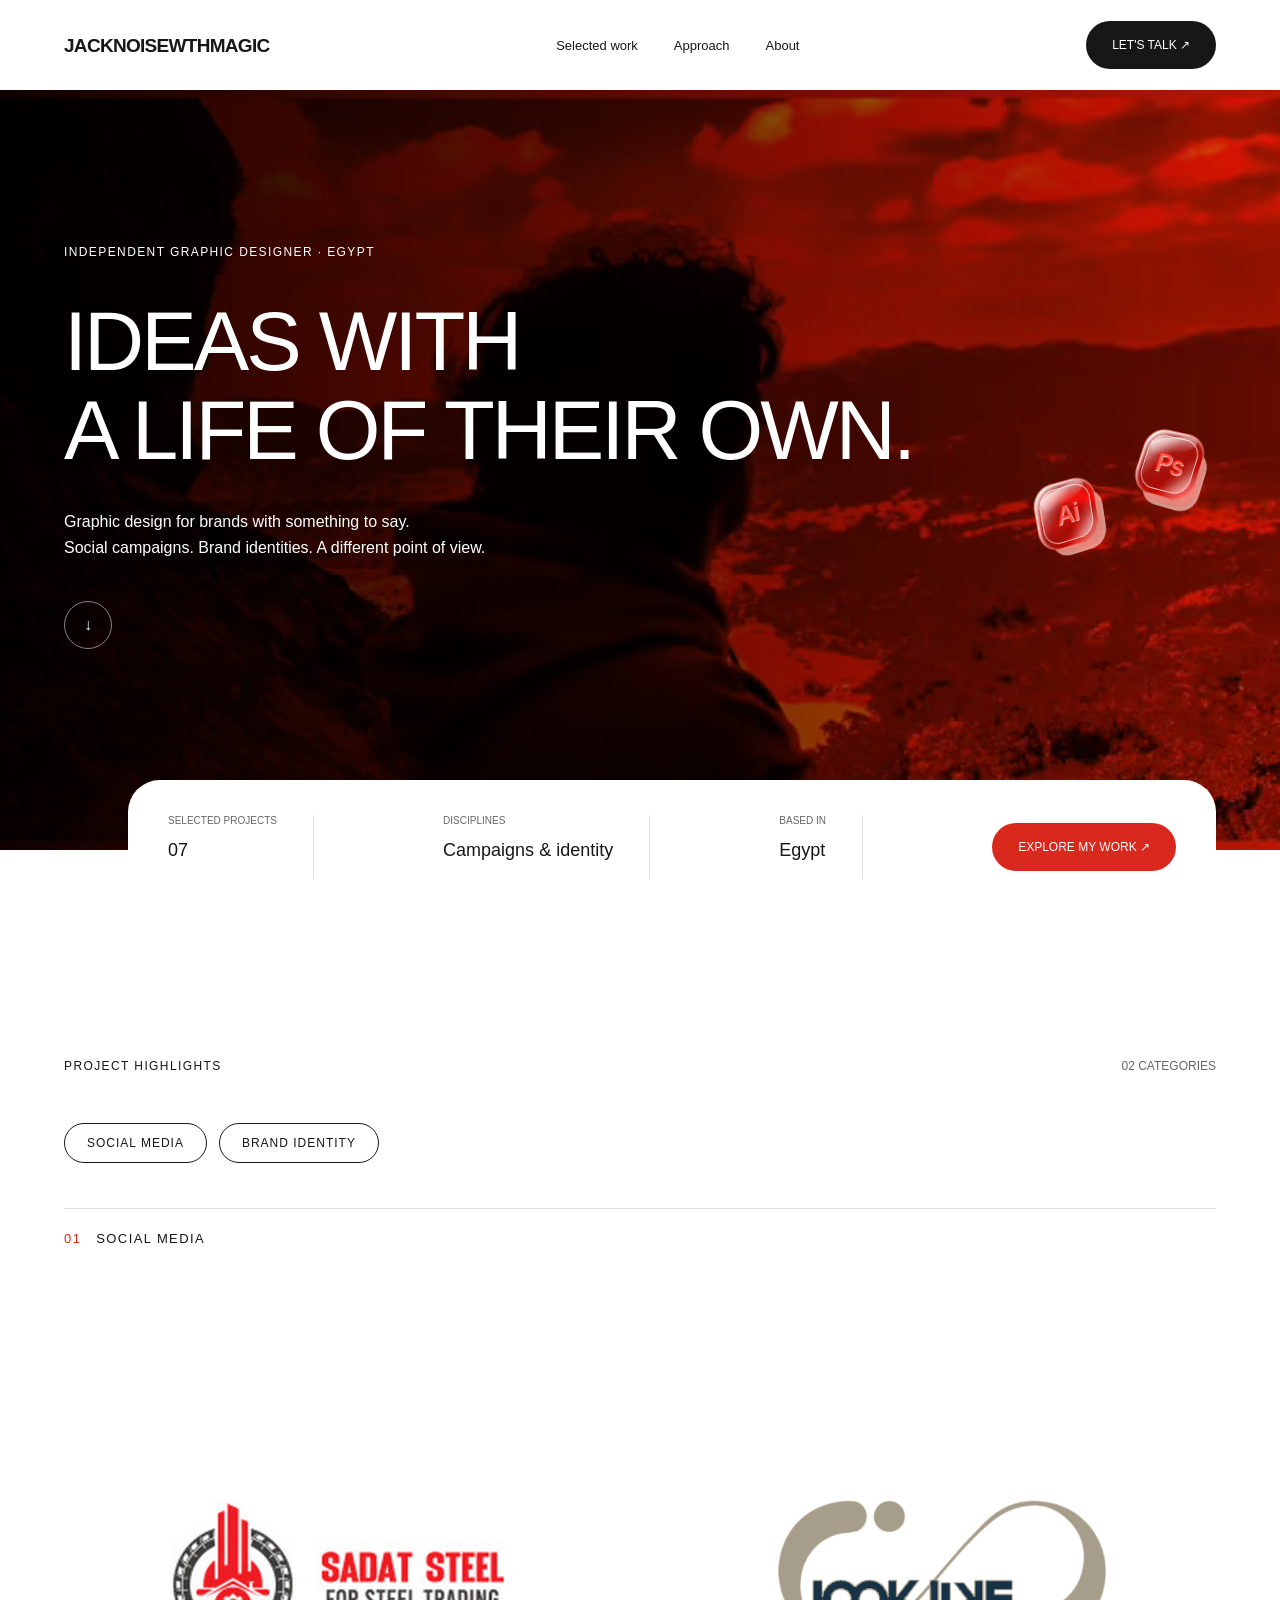
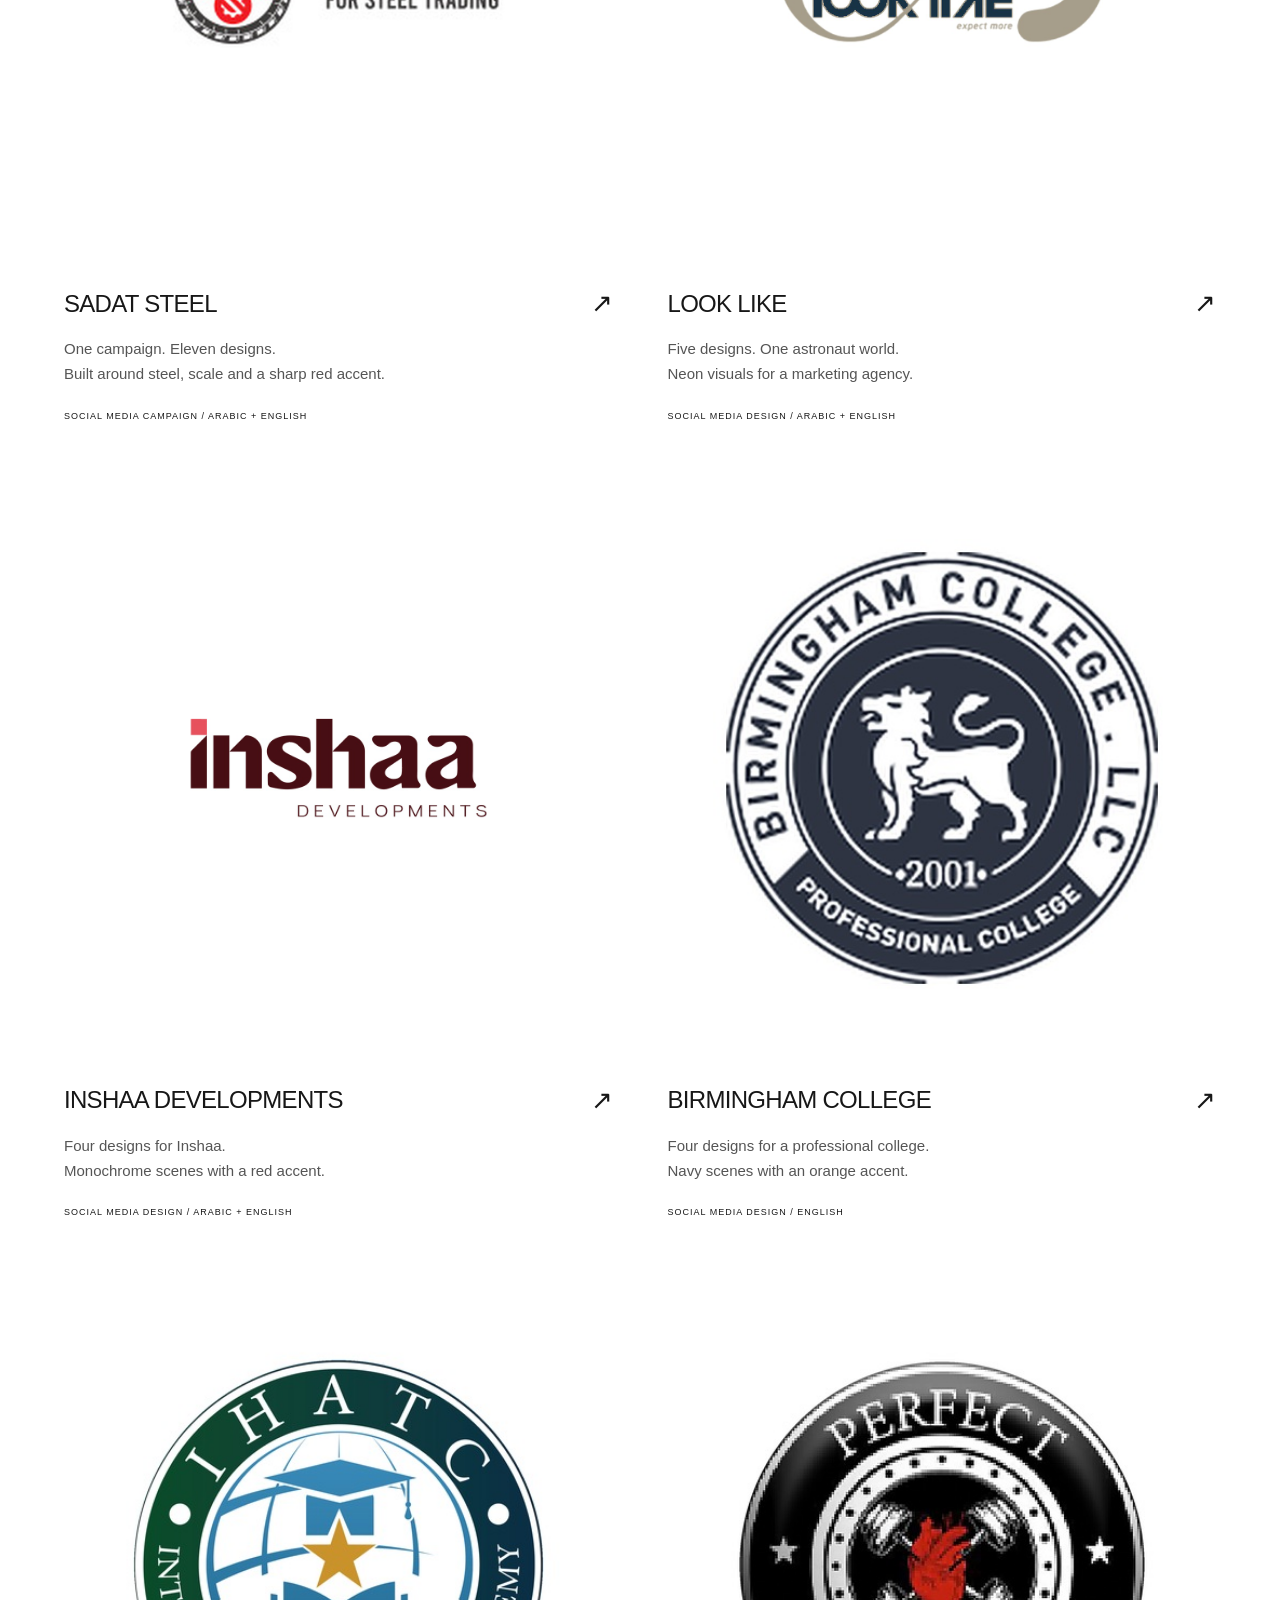
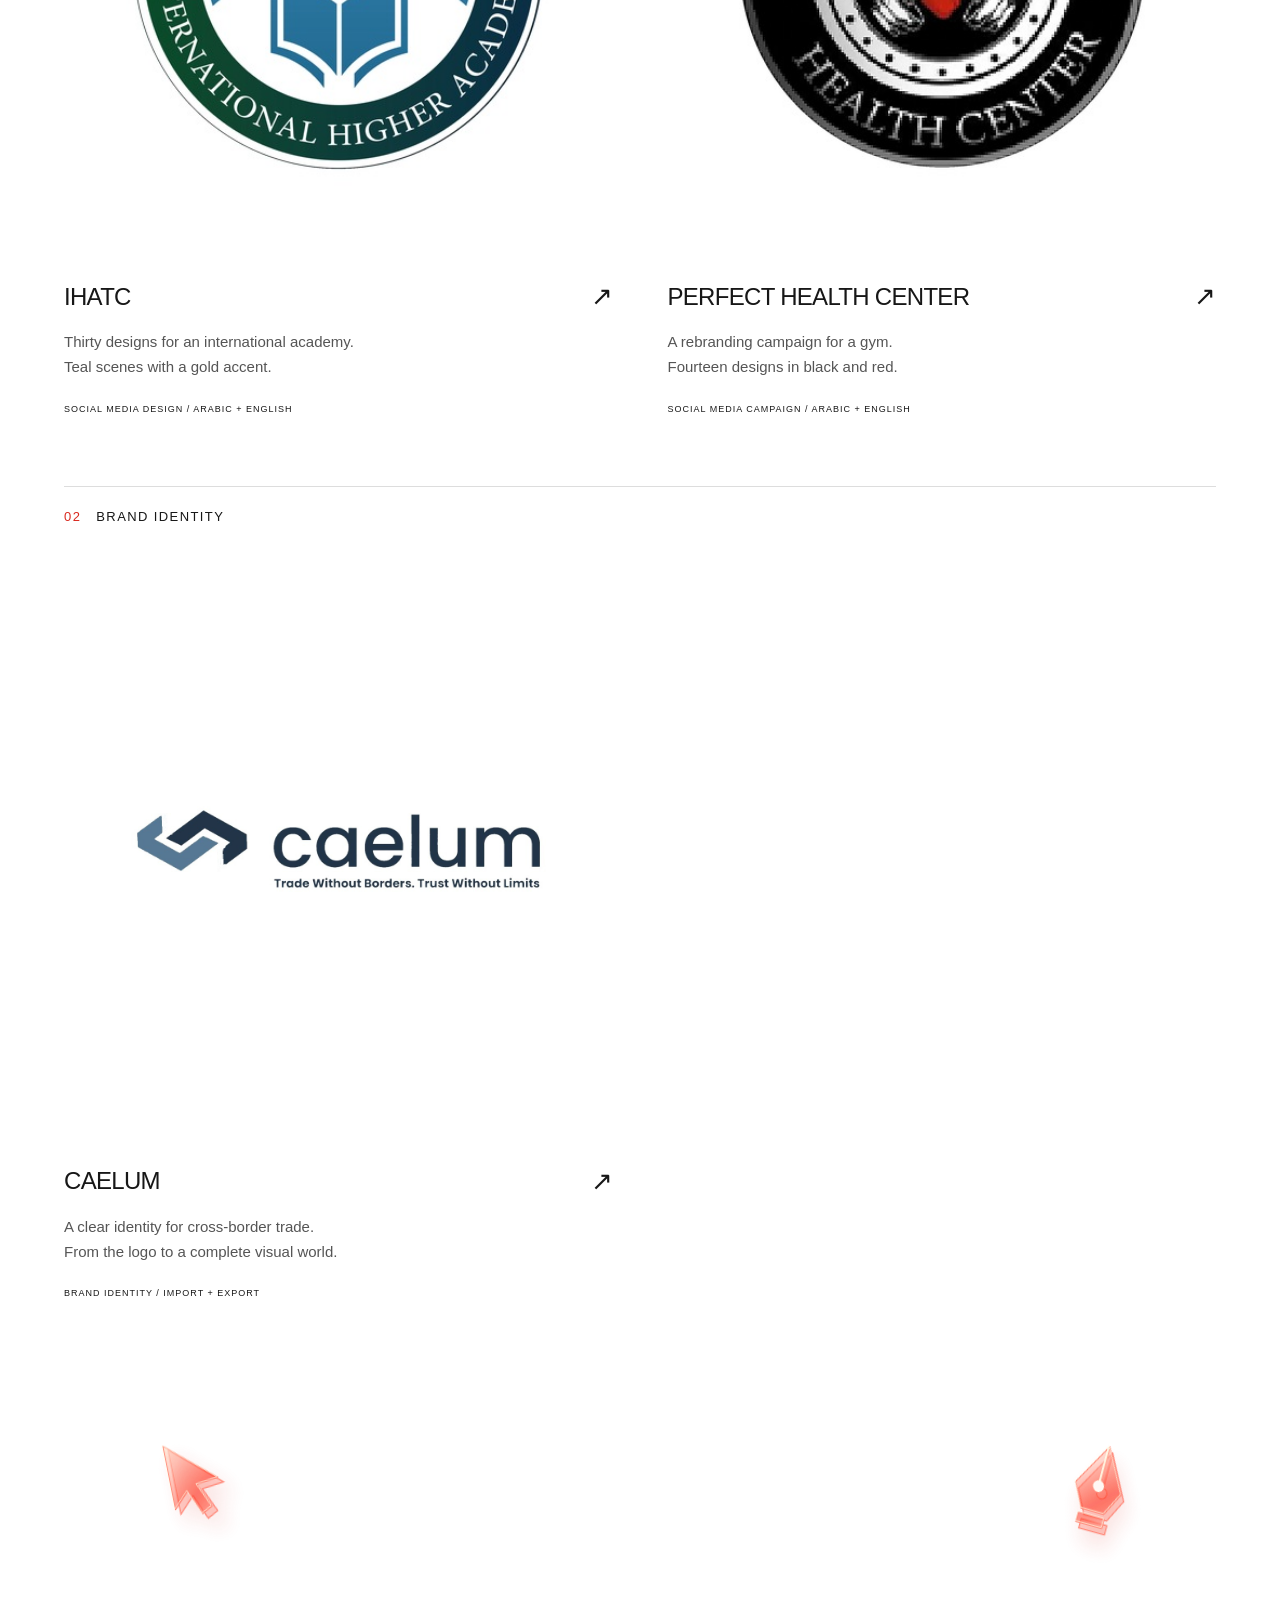
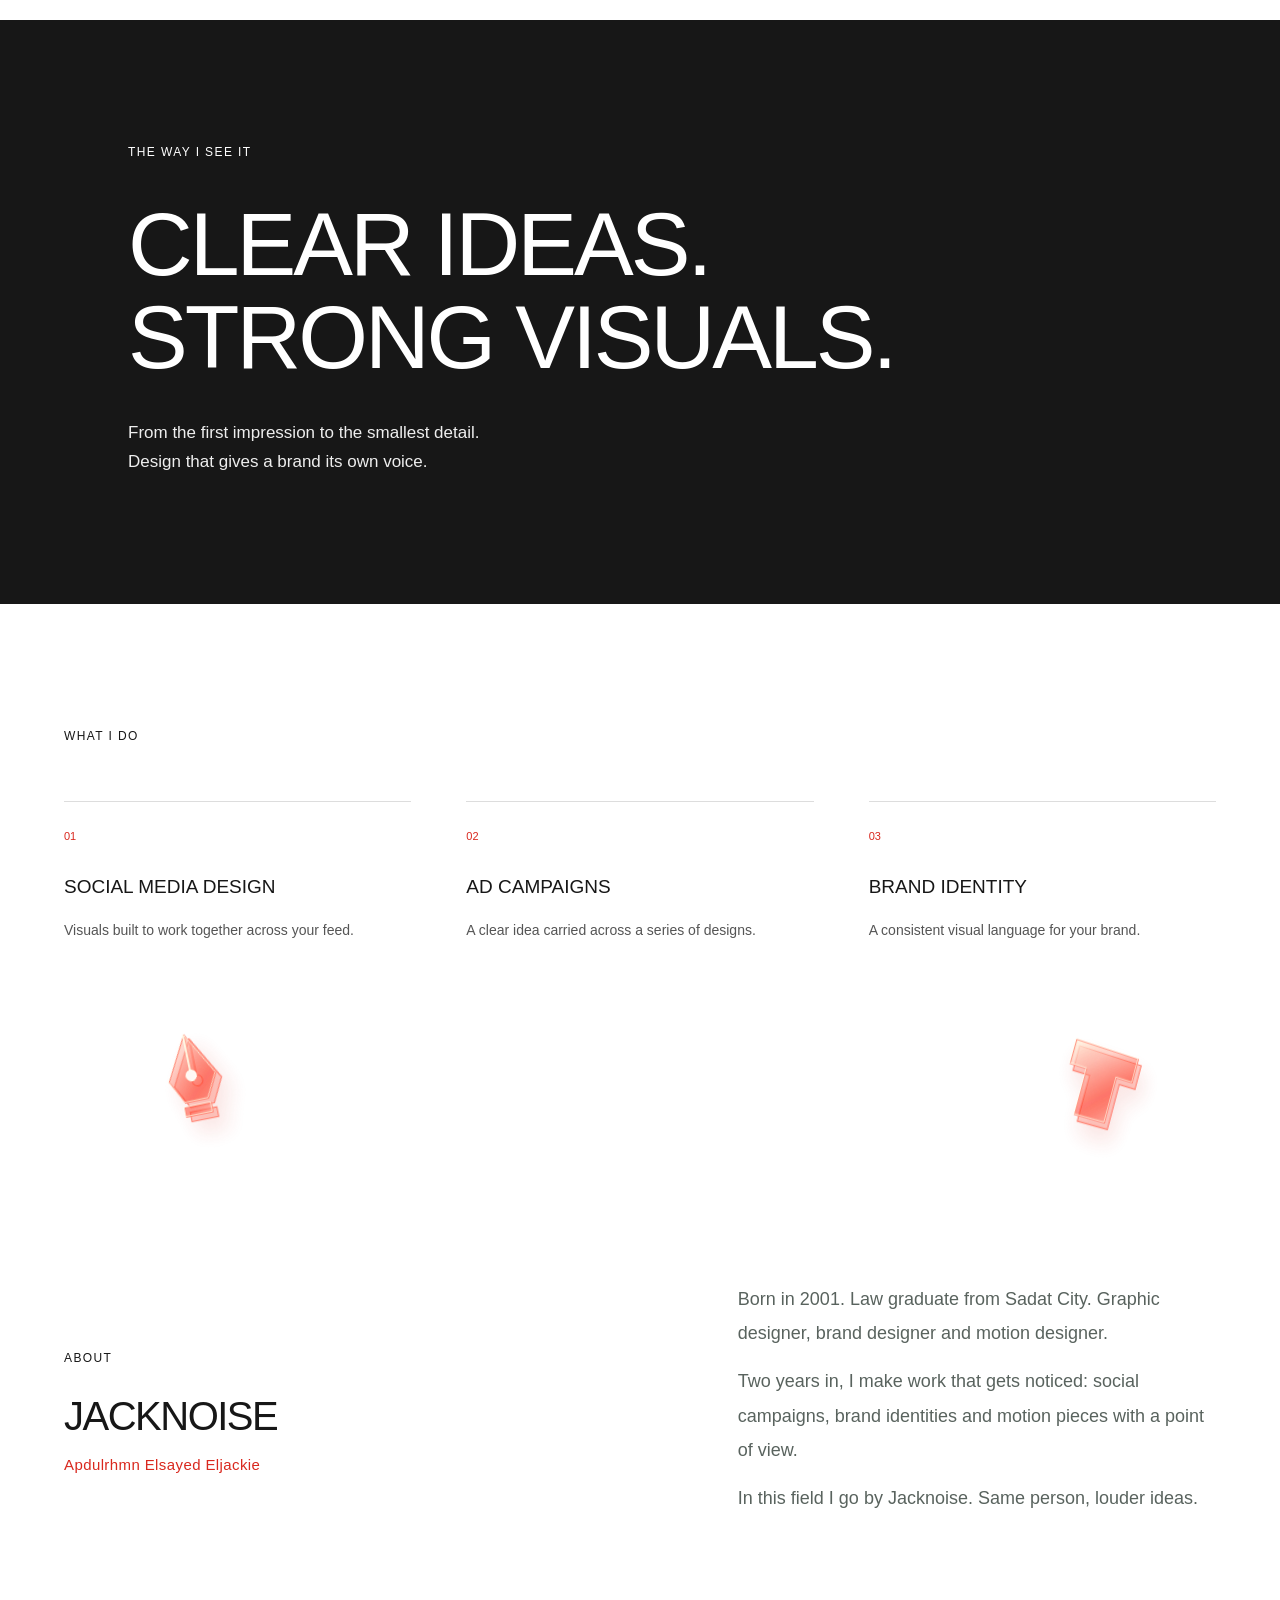
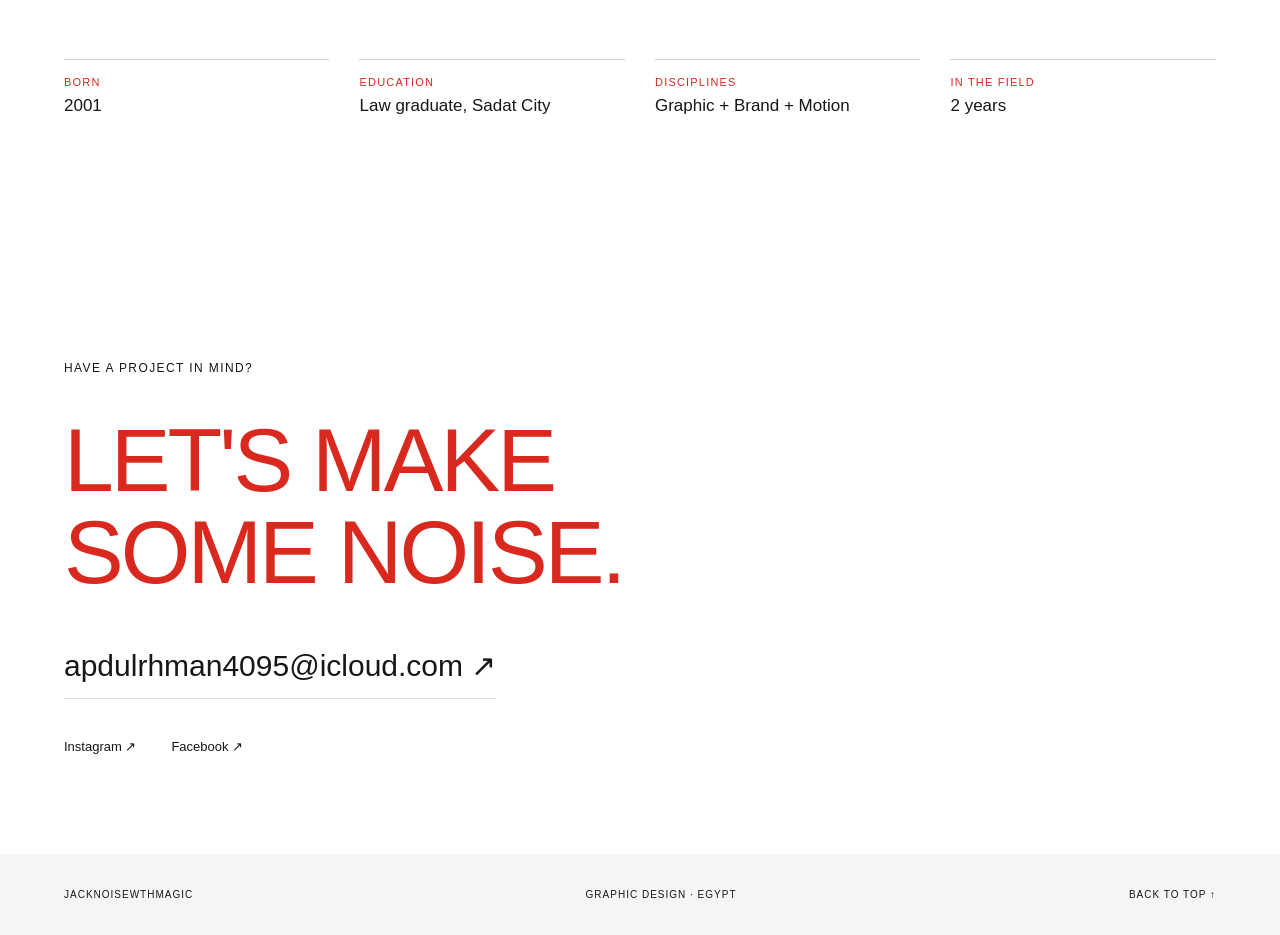
==== commit 1bdd94c9: "New hero video" ====
--- a/index.html
+++ b/index.html
@@ -1 +1 @@
-<!doctype html><html lang="en"><head><meta charset="utf-8"><meta name="viewport" content="width=device-width,initial-scale=1"><meta name="color-scheme" content="light dark"><meta name="theme-color" content="#ffffff" media="(prefers-color-scheme: light)"><meta name="theme-color" content="#0e0e0e" media="(prefers-color-scheme: dark)"><title>JACKNOISEWTHMAGIC | Graphic designer</title><meta name="description" content="Graphic design, social campaigns and brand identities by JACKNOISEWTHMAGIC."><link rel="stylesheet" href="style.css?v=8"></head><body class="fb-home"><header class="fb-nav"><a class="fb-brand" href="/">JACKNOISEWTHMAGIC</a><nav><a href="#work">Selected work</a><a href="#approach">Approach</a><a href="#about">About</a></nav><a class="fb-pill" href="mailto:apdulrhman4095@icloud.com">LET'S TALK ↗</a></header><main><section class="fb-hero"><div class="fb-hero-art"><video class="fb-hero-video" autoplay muted loop playsinline preload="metadata" poster="assets/hero-poster.jpg?v=2" aria-label="Warm orange and red motion visual"><source src="assets/hero-motion.webm?v=2" type="video/webm"><source src="assets/hero-motion.mp4?v=2" type="video/mp4"></video></div><div class="fb-hero-shade"></div><div class="fb-hero-copy"><p class="fb-kicker">INDEPENDENT GRAPHIC DESIGNER · EGYPT</p><h1>IDEAS WITH<br>A LIFE OF THEIR OWN.</h1><p>Graphic design for brands with something to say.<br>Social campaigns. Brand identities. A different point of view.</p><a class="fb-circle" href="#work" aria-label="Explore selected work">↓</a></div></section><div class="fb-icon-pair" aria-hidden="true"><div class="jn-glass-icon jn-glass-ps"><span>Ps</span></div><div class="jn-glass-icon jn-glass-ai"><span>Ai</span></div></div><section class="fb-summary" aria-label="Portfolio overview"><div><small>SELECTED PROJECTS</small><strong>07</strong></div><div><small>DISCIPLINES</small><strong>Campaigns & identity</strong></div><div><small>BASED IN</small><strong>Egypt</strong></div><a class="fb-pill fb-orange" href="#work">EXPLORE MY WORK ↗</a></section><section class="fb-work fb-wrap" id="work"><div class="fb-section-head"><p class="fb-kicker">PROJECT HIGHLIGHTS</p><span>02 CATEGORIES</span></div><div class="fb-tabs" role="tablist"><a href="#social-media">SOCIAL MEDIA</a><a href="#brand-identity">BRAND IDENTITY</a></div><div class="fb-cat" id="social-media"><h3 class="fb-cat-title"><span>01</span> SOCIAL MEDIA</h3><div class="fb-projects"><a class="fb-project" href="/work/sadat-steel/"><div class="fb-image-well"><img src="assets/logo-sadat-steel.jpg" alt="Sadat Steel logo" loading="lazy"></div><div class="fb-project-name"><h2>SADAT STEEL</h2><span>↗</span></div><p>One campaign. Eleven designs.<br>Built around steel, scale and a sharp red accent.</p><small>SOCIAL MEDIA CAMPAIGN / ARABIC + ENGLISH</small></a><a class="fb-project" href="/work/look-like/"><div class="fb-image-well"><img src="assets/logo-look-like.jpg?v=3" alt="Look Like logo" loading="lazy"></div><div class="fb-project-name"><h2>LOOK LIKE</h2><span>↗</span></div><p>Five designs. One astronaut world.<br>Neon visuals for a marketing agency.</p><small>SOCIAL MEDIA DESIGN / ARABIC + ENGLISH</small></a><a class="fb-project" href="/work/inshaa/"><div class="fb-image-well"><img src="assets/logo-inshaa.jpg?v=2" alt="Inshaa Developments logo" loading="lazy"></div><div class="fb-project-name"><h2>INSHAA DEVELOPMENTS</h2><span>↗</span></div><p>Four designs for Inshaa.<br>Monochrome scenes with a red accent.</p><small>SOCIAL MEDIA DESIGN / ARABIC + ENGLISH</small></a><a class="fb-project" href="/work/birmingham/"><div class="fb-image-well"><img src="assets/logo-birmingham.jpg?v=2" alt="Birmingham College logo" loading="lazy"></div><div class="fb-project-name"><h2>BIRMINGHAM COLLEGE</h2><span>↗</span></div><p>Four designs for a professional college.<br>Navy scenes with an orange accent.</p><small>SOCIAL MEDIA DESIGN / ENGLISH</small></a><a class="fb-project" href="/work/ihatc/"><div class="fb-image-well"><img src="assets/logo-ihatc.jpg?v=2" alt="IHATC logo" loading="lazy"></div><div class="fb-project-name"><h2>IHATC</h2><span>↗</span></div><p>Thirty designs for an international academy.<br>Teal scenes with a gold accent.</p><small>SOCIAL MEDIA DESIGN / ARABIC + ENGLISH</small></a><a class="fb-project" href="/work/perfect-gym/"><div class="fb-image-well"><img src="assets/logo-perfect-gym.jpg" alt="Perfect Health Center logo" loading="lazy"></div><div class="fb-project-name"><h2>PERFECT HEALTH CENTER</h2><span>↗</span></div><p>A rebranding campaign for a gym.<br>Fourteen designs in black and red.</p><small>SOCIAL MEDIA CAMPAIGN / ARABIC + ENGLISH</small></a></div></div><div class="fb-cat" id="brand-identity"><h3 class="fb-cat-title"><span>02</span> BRAND IDENTITY</h3><div class="fb-projects"><a class="fb-project" href="/work/caelum/"><div class="fb-image-well"><img src="assets/logo-caelum.jpg?v=2" alt="Caelum logo" loading="lazy"></div><div class="fb-project-name"><h2>CAELUM</h2><span>↗</span></div><p>A clear identity for cross-border trade.<br>From the logo to a complete visual world.</p><small>BRAND IDENTITY / IMPORT + EXPORT</small></a></div></div></section><div aria-hidden="true" class="jn-tool-trail jn-trail-1"><div aria-hidden="true" class="jn-tool jn-tool-left jn-t1a"><svg fill="none" viewbox="0 0 120 120"><defs><lineargradient gradientunits="userSpaceOnUse" id="jn-cursor-jntoolleftjnt1a" x1="10" x2="105" y1="8" y2="115"><stop stop-color="#fffaf1"></stop><stop offset=".3" stop-color="#ffb3ab" stop-opacity=".53"></stop><stop offset=".62" stop-color="#e0392e" stop-opacity=".48"></stop><stop offset="1" stop-color="#ffe3e0" stop-opacity=".92"></stop></lineargradient></defs><g fill="#e0675e" fill-opacity=".3" stroke="#ef8f88" stroke-width="1.7" transform="translate(6 7)"><path d="M30 10 L30 94 L51 74 L65 106 L79 99 L65 68 L94 65 Z"></path></g><g fill="url(#jn-cursor-jntoolleftjnt1a)" stroke="#f08a82" stroke-linejoin="round" stroke-width="1.5"><path d="M30 10 L30 94 L51 74 L65 106 L79 99 L65 68 L94 65 Z"></path></g><g fill="none" stroke="#fffaf0" stroke-opacity=".8" stroke-width="1" transform="translate(-1 -1)"><path d="M30 10 L30 94 L51 74 L65 106 L79 99 L65 68 L94 65 Z"></path></g></svg></div><div aria-hidden="true" class="jn-tool jn-tool-right jn-t1b"><svg fill="none" viewbox="0 0 120 120"><defs><lineargradient gradientunits="userSpaceOnUse" id="jn-pen-jntoolrightjnt1b" x1="10" x2="105" y1="8" y2="115"><stop stop-color="#fffaf1"></stop><stop offset=".3" stop-color="#ffb3ab" stop-opacity=".53"></stop><stop offset=".62" stop-color="#e0392e" stop-opacity=".48"></stop><stop offset="1" stop-color="#ffe3e0" stop-opacity=".92"></stop></lineargradient></defs><g fill="#e0675e" fill-opacity=".3" stroke="#ef8f88" stroke-width="1.7" transform="translate(6 7)"><path d="M60 6 L92 62 L76 92 L44 92 L28 62 Z"></path><path d="M42 98 H78 V110 H42 Z"></path><path d="M60 8 L60 54" fill="none" stroke-width="3"></path><circle cx="60" cy="60" fill="#ffeceb" r="7"></circle></g><g fill="url(#jn-pen-jntoolrightjnt1b)" stroke="#f08a82" stroke-linejoin="round" stroke-width="1.5"><path d="M60 6 L92 62 L76 92 L44 92 L28 62 Z"></path><path d="M42 98 H78 V110 H42 Z"></path><path d="M60 8 L60 54" fill="none" stroke-width="3"></path><circle cx="60" cy="60" fill="#ffeceb" r="7"></circle></g><g fill="none" stroke="#fffaf0" stroke-opacity=".8" stroke-width="1" transform="translate(-1 -1)"><path d="M60 6 L92 62 L76 92 L44 92 L28 62 Z"></path><path d="M42 98 H78 V110 H42 Z"></path><path d="M60 8 L60 54" fill="none" stroke-width="3"></path><circle cx="60" cy="60" fill="#ffeceb" r="7"></circle></g></svg></div></div><section class="fb-statement" id="approach"><p class="fb-kicker">THE WAY I SEE IT</p><h2>CLEAR IDEAS.<br>STRONG VISUALS.</h2><p>From the first impression to the smallest detail.<br>Design that gives a brand its own voice.</p></section><section class="fb-services fb-wrap"><p class="fb-kicker">WHAT I DO</p><div><article><span>01</span><h3>SOCIAL MEDIA DESIGN</h3><p>Visuals built to work together across your feed.</p></article><article><span>02</span><h3>AD CAMPAIGNS</h3><p>A clear idea carried across a series of designs.</p></article><article><span>03</span><h3>BRAND IDENTITY</h3><p>A consistent visual language for your brand.</p></article></div></section><div aria-hidden="true" class="jn-tool-trail jn-trail-3"><div aria-hidden="true" class="jn-tool jn-tool-left jn-t3a"><svg fill="none" viewbox="0 0 120 120"><defs><lineargradient gradientunits="userSpaceOnUse" id="jn-pen-jntoolleftjnt3a" x1="10" x2="105" y1="8" y2="115"><stop stop-color="#fffaf1"></stop><stop offset=".3" stop-color="#ffb3ab" stop-opacity=".53"></stop><stop offset=".62" stop-color="#e0392e" stop-opacity=".48"></stop><stop offset="1" stop-color="#ffe3e0" stop-opacity=".92"></stop></lineargradient></defs><g fill="#e0675e" fill-opacity=".3" stroke="#ef8f88" stroke-width="1.7" transform="translate(6 7)"><path d="M60 6 L92 62 L76 92 L44 92 L28 62 Z"></path><path d="M42 98 H78 V110 H42 Z"></path><path d="M60 8 L60 54" fill="none" stroke-width="3"></path><circle cx="60" cy="60" fill="#ffeceb" r="7"></circle></g><g fill="url(#jn-pen-jntoolleftjnt3a)" stroke="#f08a82" stroke-linejoin="round" stroke-width="1.5"><path d="M60 6 L92 62 L76 92 L44 92 L28 62 Z"></path><path d="M42 98 H78 V110 H42 Z"></path><path d="M60 8 L60 54" fill="none" stroke-width="3"></path><circle cx="60" cy="60" fill="#ffeceb" r="7"></circle></g><g fill="none" stroke="#fffaf0" stroke-opacity=".8" stroke-width="1" transform="translate(-1 -1)"><path d="M60 6 L92 62 L76 92 L44 92 L28 62 Z"></path><path d="M42 98 H78 V110 H42 Z"></path><path d="M60 8 L60 54" fill="none" stroke-width="3"></path><circle cx="60" cy="60" fill="#ffeceb" r="7"></circle></g></svg></div><div aria-hidden="true" class="jn-tool jn-tool-right jn-t3b"><svg fill="none" viewbox="0 0 120 120"><defs><lineargradient gradientunits="userSpaceOnUse" id="jn-type-jntoolrightjnt3b" x1="10" x2="105" y1="8" y2="115"><stop stop-color="#fffaf1"></stop><stop offset=".3" stop-color="#ffb3ab" stop-opacity=".53"></stop><stop offset=".62" stop-color="#e0392e" stop-opacity=".48"></stop><stop offset="1" stop-color="#ffe3e0" stop-opacity=".92"></stop></lineargradient></defs><g fill="#e0675e" fill-opacity=".3" stroke="#ef8f88" stroke-width="1.7" transform="translate(6 7)"><path d="M16 14 H104 V46 H81 V106 H39 V46 H16 Z"></path></g><g fill="url(#jn-type-jntoolrightjnt3b)" stroke="#f08a82" stroke-linejoin="round" stroke-width="1.5"><path d="M16 14 H104 V46 H81 V106 H39 V46 H16 Z"></path></g><g fill="none" stroke="#fffaf0" stroke-opacity=".8" stroke-width="1" transform="translate(-1 -1)"><path d="M16 14 H104 V46 H81 V106 H39 V46 H16 Z"></path></g></svg></div></div><section class="fb-about fb-wrap" id="about"><div><p class="fb-kicker">ABOUT</p><h2>JACKNOISE</h2><p class="fb-about-name">Apdulrhmn Elsayed Eljackie</p></div><div class="fb-about-copy"><p>Born in 2001. Law graduate from Sadat City. Graphic designer, brand designer and motion designer.</p><p>Two years in, I make work that gets noticed: social campaigns, brand identities and motion pieces with a point of view.</p><p>In this field I go by Jacknoise. Same person, louder ideas.</p></div><ul class="fb-about-facts" aria-label="Quick facts"><li><small>BORN</small><strong>2001</strong></li><li><small>EDUCATION</small><strong>Law graduate, Sadat City</strong></li><li><small>DISCIPLINES</small><strong>Graphic + Brand + Motion</strong></li><li><small>IN THE FIELD</small><strong>2 years</strong></li></ul></section><section class="fb-contact" id="contact"><div class="fb-wrap"><p class="fb-kicker">HAVE A PROJECT IN MIND?</p><h2>LET'S MAKE<br>SOME NOISE.</h2><a class="fb-email" href="mailto:apdulrhman4095@icloud.com">apdulrhman4095@icloud.com ↗</a><div class="fb-socials"><a href="https://www.instagram.com/jacknoisewthmagic" target="_blank" rel="noopener noreferrer">Instagram ↗</a><a href="https://www.facebook.com/apdulrhmn.elsayed/" target="_blank" rel="noopener noreferrer">Facebook ↗</a></div></div></section></main><footer class="fb-footer"><span>JACKNOISEWTHMAGIC</span><span>GRAPHIC DESIGN · EGYPT</span><a href="#">BACK TO TOP ↑</a></footer><script src="hero-video.js"></script><script src="motion.js"></script></body></html>
+<!doctype html><html lang="en"><head><meta charset="utf-8"><meta name="viewport" content="width=device-width,initial-scale=1"><meta name="color-scheme" content="light dark"><meta name="theme-color" content="#ffffff" media="(prefers-color-scheme: light)"><meta name="theme-color" content="#0e0e0e" media="(prefers-color-scheme: dark)"><title>JACKNOISEWTHMAGIC | Graphic designer</title><meta name="description" content="Graphic design, social campaigns and brand identities by JACKNOISEWTHMAGIC."><link rel="stylesheet" href="style.css?v=8"></head><body class="fb-home"><header class="fb-nav"><a class="fb-brand" href="/">JACKNOISEWTHMAGIC</a><nav><a href="#work">Selected work</a><a href="#approach">Approach</a><a href="#about">About</a></nav><a class="fb-pill" href="mailto:apdulrhman4095@icloud.com">LET'S TALK ↗</a></header><main><section class="fb-hero"><div class="fb-hero-art"><video class="fb-hero-video" autoplay muted loop playsinline preload="metadata" poster="assets/hero-poster.jpg?v=3" aria-label="Warm orange and red motion visual"><source src="assets/hero-motion.webm?v=3" type="video/webm"><source src="assets/hero-motion.mp4?v=3" type="video/mp4"></video></div><div class="fb-hero-shade"></div><div class="fb-hero-copy"><p class="fb-kicker">INDEPENDENT GRAPHIC DESIGNER · EGYPT</p><h1>IDEAS WITH<br>A LIFE OF THEIR OWN.</h1><p>Graphic design for brands with something to say.<br>Social campaigns. Brand identities. A different point of view.</p><a class="fb-circle" href="#work" aria-label="Explore selected work">↓</a></div></section><div class="fb-icon-pair" aria-hidden="true"><div class="jn-glass-icon jn-glass-ps"><span>Ps</span></div><div class="jn-glass-icon jn-glass-ai"><span>Ai</span></div></div><section class="fb-summary" aria-label="Portfolio overview"><div><small>SELECTED PROJECTS</small><strong>07</strong></div><div><small>DISCIPLINES</small><strong>Campaigns & identity</strong></div><div><small>BASED IN</small><strong>Egypt</strong></div><a class="fb-pill fb-orange" href="#work">EXPLORE MY WORK ↗</a></section><section class="fb-work fb-wrap" id="work"><div class="fb-section-head"><p class="fb-kicker">PROJECT HIGHLIGHTS</p><span>02 CATEGORIES</span></div><div class="fb-tabs" role="tablist"><a href="#social-media">SOCIAL MEDIA</a><a href="#brand-identity">BRAND IDENTITY</a></div><div class="fb-cat" id="social-media"><h3 class="fb-cat-title"><span>01</span> SOCIAL MEDIA</h3><div class="fb-projects"><a class="fb-project" href="/work/sadat-steel/"><div class="fb-image-well"><img src="assets/logo-sadat-steel.jpg" alt="Sadat Steel logo" loading="lazy"></div><div class="fb-project-name"><h2>SADAT STEEL</h2><span>↗</span></div><p>One campaign. Eleven designs.<br>Built around steel, scale and a sharp red accent.</p><small>SOCIAL MEDIA CAMPAIGN / ARABIC + ENGLISH</small></a><a class="fb-project" href="/work/look-like/"><div class="fb-image-well"><img src="assets/logo-look-like.jpg?v=3" alt="Look Like logo" loading="lazy"></div><div class="fb-project-name"><h2>LOOK LIKE</h2><span>↗</span></div><p>Five designs. One astronaut world.<br>Neon visuals for a marketing agency.</p><small>SOCIAL MEDIA DESIGN / ARABIC + ENGLISH</small></a><a class="fb-project" href="/work/inshaa/"><div class="fb-image-well"><img src="assets/logo-inshaa.jpg?v=2" alt="Inshaa Developments logo" loading="lazy"></div><div class="fb-project-name"><h2>INSHAA DEVELOPMENTS</h2><span>↗</span></div><p>Four designs for Inshaa.<br>Monochrome scenes with a red accent.</p><small>SOCIAL MEDIA DESIGN / ARABIC + ENGLISH</small></a><a class="fb-project" href="/work/birmingham/"><div class="fb-image-well"><img src="assets/logo-birmingham.jpg?v=2" alt="Birmingham College logo" loading="lazy"></div><div class="fb-project-name"><h2>BIRMINGHAM COLLEGE</h2><span>↗</span></div><p>Four designs for a professional college.<br>Navy scenes with an orange accent.</p><small>SOCIAL MEDIA DESIGN / ENGLISH</small></a><a class="fb-project" href="/work/ihatc/"><div class="fb-image-well"><img src="assets/logo-ihatc.jpg?v=2" alt="IHATC logo" loading="lazy"></div><div class="fb-project-name"><h2>IHATC</h2><span>↗</span></div><p>Thirty designs for an international academy.<br>Teal scenes with a gold accent.</p><small>SOCIAL MEDIA DESIGN / ARABIC + ENGLISH</small></a><a class="fb-project" href="/work/perfect-gym/"><div class="fb-image-well"><img src="assets/logo-perfect-gym.jpg" alt="Perfect Health Center logo" loading="lazy"></div><div class="fb-project-name"><h2>PERFECT HEALTH CENTER</h2><span>↗</span></div><p>A rebranding campaign for a gym.<br>Fourteen designs in black and red.</p><small>SOCIAL MEDIA CAMPAIGN / ARABIC + ENGLISH</small></a></div></div><div class="fb-cat" id="brand-identity"><h3 class="fb-cat-title"><span>02</span> BRAND IDENTITY</h3><div class="fb-projects"><a class="fb-project" href="/work/caelum/"><div class="fb-image-well"><img src="assets/logo-caelum.jpg?v=2" alt="Caelum logo" loading="lazy"></div><div class="fb-project-name"><h2>CAELUM</h2><span>↗</span></div><p>A clear identity for cross-border trade.<br>From the logo to a complete visual world.</p><small>BRAND IDENTITY / IMPORT + EXPORT</small></a></div></div></section><div aria-hidden="true" class="jn-tool-trail jn-trail-1"><div aria-hidden="true" class="jn-tool jn-tool-left jn-t1a"><svg fill="none" viewbox="0 0 120 120"><defs><lineargradient gradientunits="userSpaceOnUse" id="jn-cursor-jntoolleftjnt1a" x1="10" x2="105" y1="8" y2="115"><stop stop-color="#fffaf1"></stop><stop offset=".3" stop-color="#ffb3ab" stop-opacity=".53"></stop><stop offset=".62" stop-color="#e0392e" stop-opacity=".48"></stop><stop offset="1" stop-color="#ffe3e0" stop-opacity=".92"></stop></lineargradient></defs><g fill="#e0675e" fill-opacity=".3" stroke="#ef8f88" stroke-width="1.7" transform="translate(6 7)"><path d="M30 10 L30 94 L51 74 L65 106 L79 99 L65 68 L94 65 Z"></path></g><g fill="url(#jn-cursor-jntoolleftjnt1a)" stroke="#f08a82" stroke-linejoin="round" stroke-width="1.5"><path d="M30 10 L30 94 L51 74 L65 106 L79 99 L65 68 L94 65 Z"></path></g><g fill="none" stroke="#fffaf0" stroke-opacity=".8" stroke-width="1" transform="translate(-1 -1)"><path d="M30 10 L30 94 L51 74 L65 106 L79 99 L65 68 L94 65 Z"></path></g></svg></div><div aria-hidden="true" class="jn-tool jn-tool-right jn-t1b"><svg fill="none" viewbox="0 0 120 120"><defs><lineargradient gradientunits="userSpaceOnUse" id="jn-pen-jntoolrightjnt1b" x1="10" x2="105" y1="8" y2="115"><stop stop-color="#fffaf1"></stop><stop offset=".3" stop-color="#ffb3ab" stop-opacity=".53"></stop><stop offset=".62" stop-color="#e0392e" stop-opacity=".48"></stop><stop offset="1" stop-color="#ffe3e0" stop-opacity=".92"></stop></lineargradient></defs><g fill="#e0675e" fill-opacity=".3" stroke="#ef8f88" stroke-width="1.7" transform="translate(6 7)"><path d="M60 6 L92 62 L76 92 L44 92 L28 62 Z"></path><path d="M42 98 H78 V110 H42 Z"></path><path d="M60 8 L60 54" fill="none" stroke-width="3"></path><circle cx="60" cy="60" fill="#ffeceb" r="7"></circle></g><g fill="url(#jn-pen-jntoolrightjnt1b)" stroke="#f08a82" stroke-linejoin="round" stroke-width="1.5"><path d="M60 6 L92 62 L76 92 L44 92 L28 62 Z"></path><path d="M42 98 H78 V110 H42 Z"></path><path d="M60 8 L60 54" fill="none" stroke-width="3"></path><circle cx="60" cy="60" fill="#ffeceb" r="7"></circle></g><g fill="none" stroke="#fffaf0" stroke-opacity=".8" stroke-width="1" transform="translate(-1 -1)"><path d="M60 6 L92 62 L76 92 L44 92 L28 62 Z"></path><path d="M42 98 H78 V110 H42 Z"></path><path d="M60 8 L60 54" fill="none" stroke-width="3"></path><circle cx="60" cy="60" fill="#ffeceb" r="7"></circle></g></svg></div></div><section class="fb-statement" id="approach"><p class="fb-kicker">THE WAY I SEE IT</p><h2>CLEAR IDEAS.<br>STRONG VISUALS.</h2><p>From the first impression to the smallest detail.<br>Design that gives a brand its own voice.</p></section><section class="fb-services fb-wrap"><p class="fb-kicker">WHAT I DO</p><div><article><span>01</span><h3>SOCIAL MEDIA DESIGN</h3><p>Visuals built to work together across your feed.</p></article><article><span>02</span><h3>AD CAMPAIGNS</h3><p>A clear idea carried across a series of designs.</p></article><article><span>03</span><h3>BRAND IDENTITY</h3><p>A consistent visual language for your brand.</p></article></div></section><div aria-hidden="true" class="jn-tool-trail jn-trail-3"><div aria-hidden="true" class="jn-tool jn-tool-left jn-t3a"><svg fill="none" viewbox="0 0 120 120"><defs><lineargradient gradientunits="userSpaceOnUse" id="jn-pen-jntoolleftjnt3a" x1="10" x2="105" y1="8" y2="115"><stop stop-color="#fffaf1"></stop><stop offset=".3" stop-color="#ffb3ab" stop-opacity=".53"></stop><stop offset=".62" stop-color="#e0392e" stop-opacity=".48"></stop><stop offset="1" stop-color="#ffe3e0" stop-opacity=".92"></stop></lineargradient></defs><g fill="#e0675e" fill-opacity=".3" stroke="#ef8f88" stroke-width="1.7" transform="translate(6 7)"><path d="M60 6 L92 62 L76 92 L44 92 L28 62 Z"></path><path d="M42 98 H78 V110 H42 Z"></path><path d="M60 8 L60 54" fill="none" stroke-width="3"></path><circle cx="60" cy="60" fill="#ffeceb" r="7"></circle></g><g fill="url(#jn-pen-jntoolleftjnt3a)" stroke="#f08a82" stroke-linejoin="round" stroke-width="1.5"><path d="M60 6 L92 62 L76 92 L44 92 L28 62 Z"></path><path d="M42 98 H78 V110 H42 Z"></path><path d="M60 8 L60 54" fill="none" stroke-width="3"></path><circle cx="60" cy="60" fill="#ffeceb" r="7"></circle></g><g fill="none" stroke="#fffaf0" stroke-opacity=".8" stroke-width="1" transform="translate(-1 -1)"><path d="M60 6 L92 62 L76 92 L44 92 L28 62 Z"></path><path d="M42 98 H78 V110 H42 Z"></path><path d="M60 8 L60 54" fill="none" stroke-width="3"></path><circle cx="60" cy="60" fill="#ffeceb" r="7"></circle></g></svg></div><div aria-hidden="true" class="jn-tool jn-tool-right jn-t3b"><svg fill="none" viewbox="0 0 120 120"><defs><lineargradient gradientunits="userSpaceOnUse" id="jn-type-jntoolrightjnt3b" x1="10" x2="105" y1="8" y2="115"><stop stop-color="#fffaf1"></stop><stop offset=".3" stop-color="#ffb3ab" stop-opacity=".53"></stop><stop offset=".62" stop-color="#e0392e" stop-opacity=".48"></stop><stop offset="1" stop-color="#ffe3e0" stop-opacity=".92"></stop></lineargradient></defs><g fill="#e0675e" fill-opacity=".3" stroke="#ef8f88" stroke-width="1.7" transform="translate(6 7)"><path d="M16 14 H104 V46 H81 V106 H39 V46 H16 Z"></path></g><g fill="url(#jn-type-jntoolrightjnt3b)" stroke="#f08a82" stroke-linejoin="round" stroke-width="1.5"><path d="M16 14 H104 V46 H81 V106 H39 V46 H16 Z"></path></g><g fill="none" stroke="#fffaf0" stroke-opacity=".8" stroke-width="1" transform="translate(-1 -1)"><path d="M16 14 H104 V46 H81 V106 H39 V46 H16 Z"></path></g></svg></div></div><section class="fb-about fb-wrap" id="about"><div><p class="fb-kicker">ABOUT</p><h2>JACKNOISE</h2><p class="fb-about-name">Apdulrhmn Elsayed Eljackie</p></div><div class="fb-about-copy"><p>Born in 2001. Law graduate from Sadat City. Graphic designer, brand designer and motion designer.</p><p>Two years in, I make work that gets noticed: social campaigns, brand identities and motion pieces with a point of view.</p><p>In this field I go by Jacknoise. Same person, louder ideas.</p></div><ul class="fb-about-facts" aria-label="Quick facts"><li><small>BORN</small><strong>2001</strong></li><li><small>EDUCATION</small><strong>Law graduate, Sadat City</strong></li><li><small>DISCIPLINES</small><strong>Graphic + Brand + Motion</strong></li><li><small>IN THE FIELD</small><strong>2 years</strong></li></ul></section><section class="fb-contact" id="contact"><div class="fb-wrap"><p class="fb-kicker">HAVE A PROJECT IN MIND?</p><h2>LET'S MAKE<br>SOME NOISE.</h2><a class="fb-email" href="mailto:apdulrhman4095@icloud.com">apdulrhman4095@icloud.com ↗</a><div class="fb-socials"><a href="https://www.instagram.com/jacknoisewthmagic" target="_blank" rel="noopener noreferrer">Instagram ↗</a><a href="https://www.facebook.com/apdulrhmn.elsayed/" target="_blank" rel="noopener noreferrer">Facebook ↗</a></div></div></section></main><footer class="fb-footer"><span>JACKNOISEWTHMAGIC</span><span>GRAPHIC DESIGN · EGYPT</span><a href="#">BACK TO TOP ↑</a></footer><script src="hero-video.js"></script><script src="motion.js"></script></body></html>
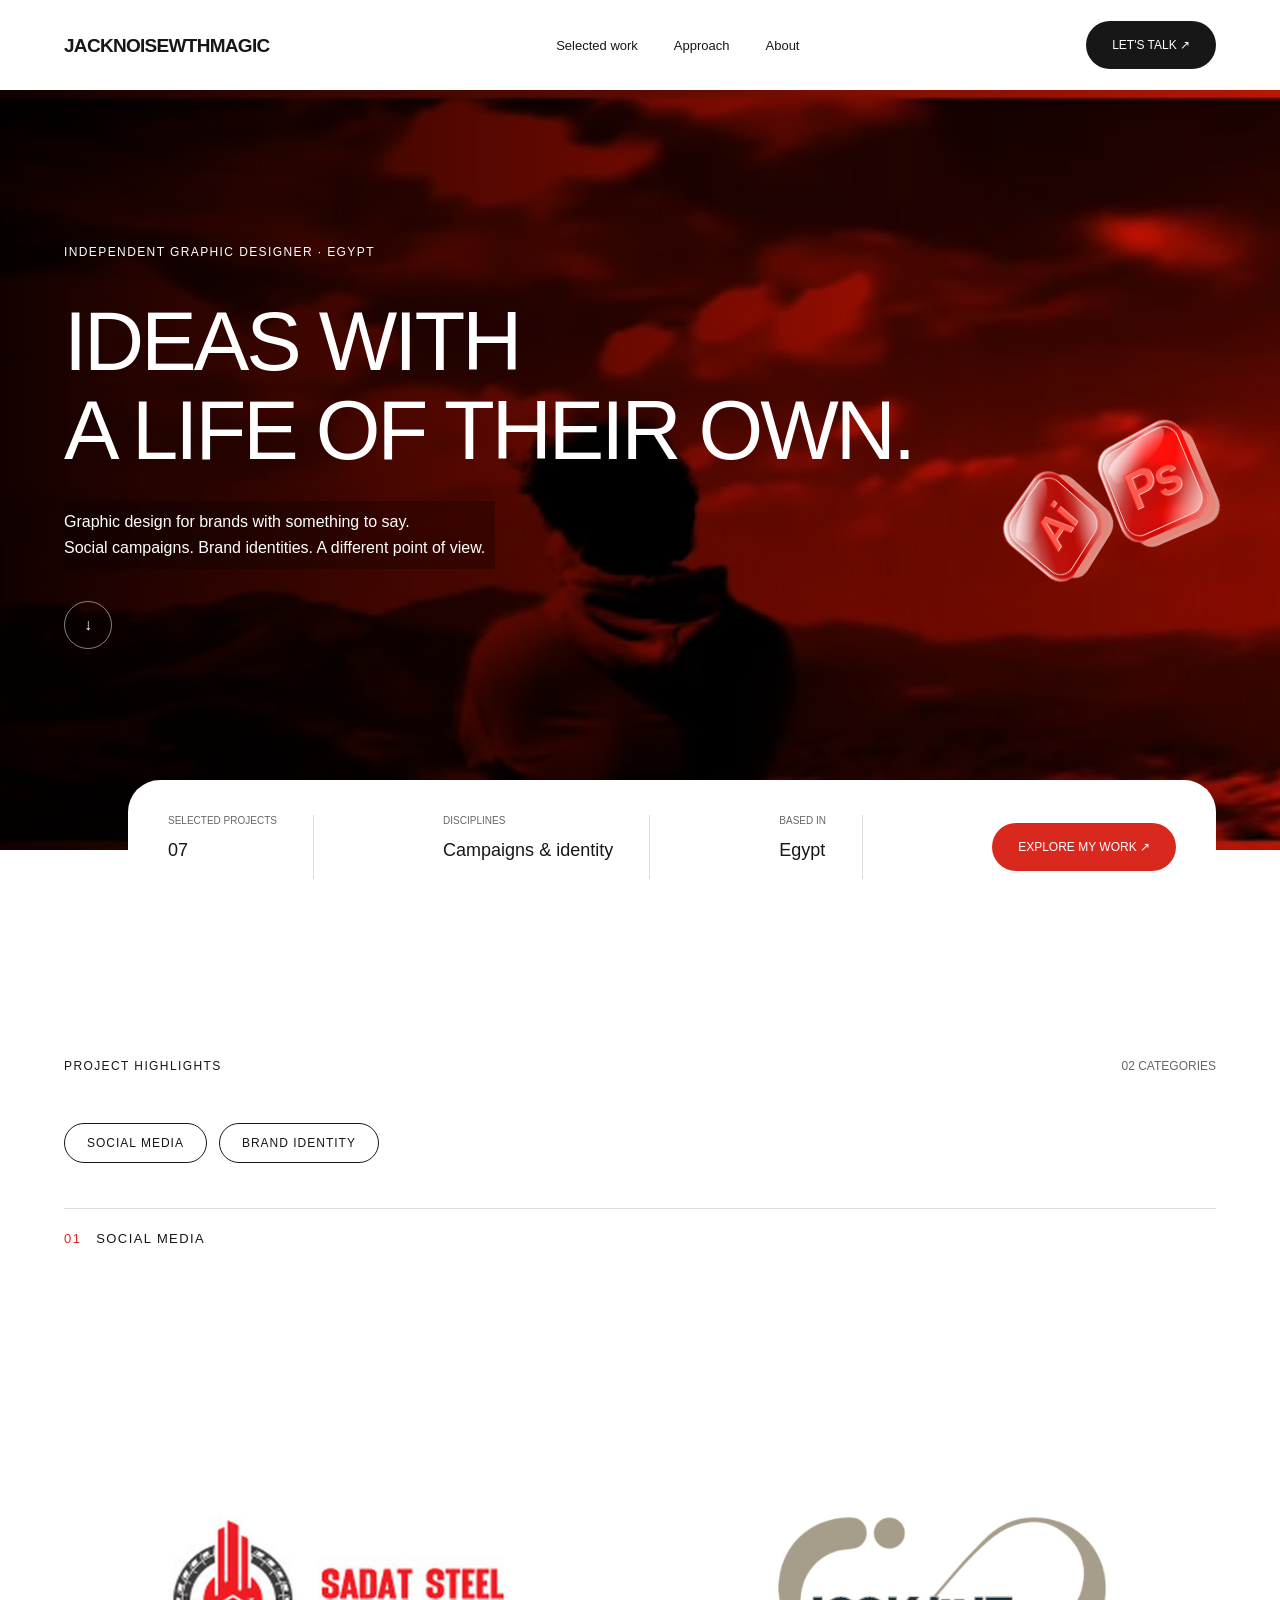
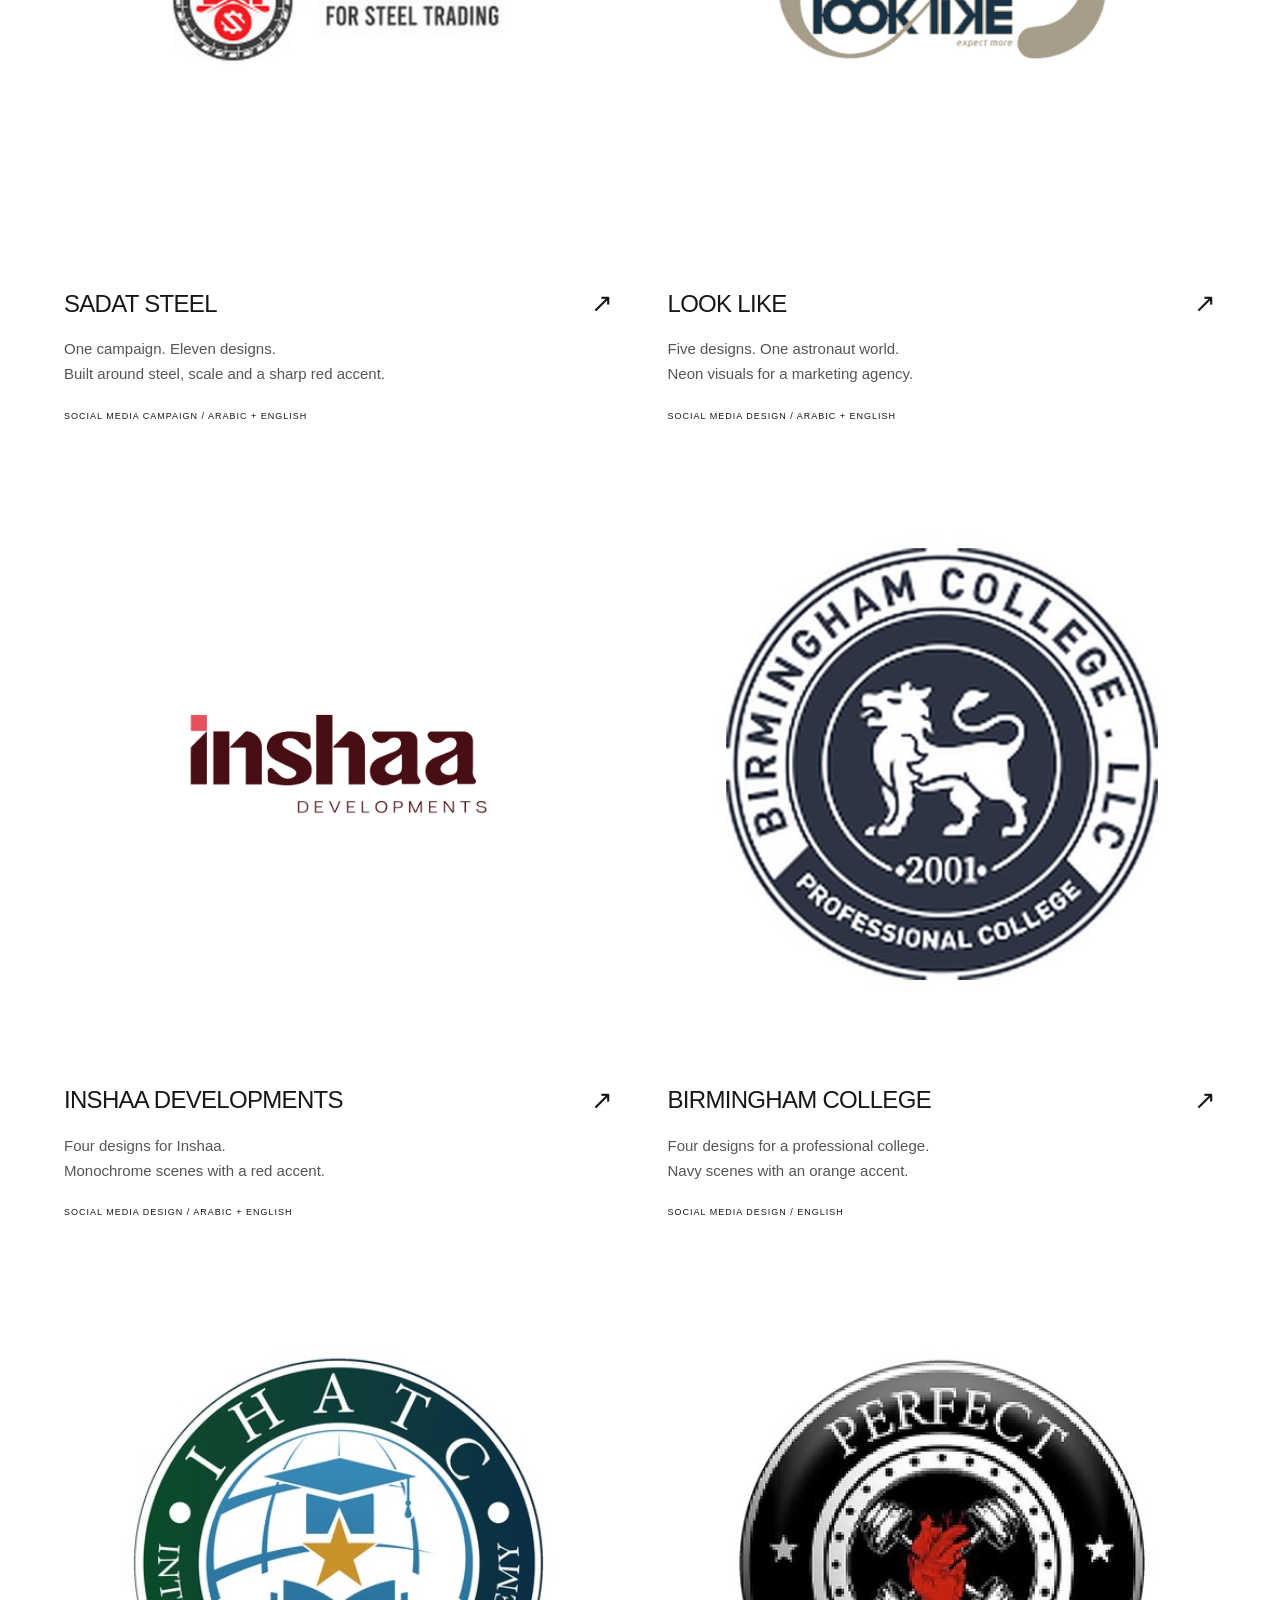
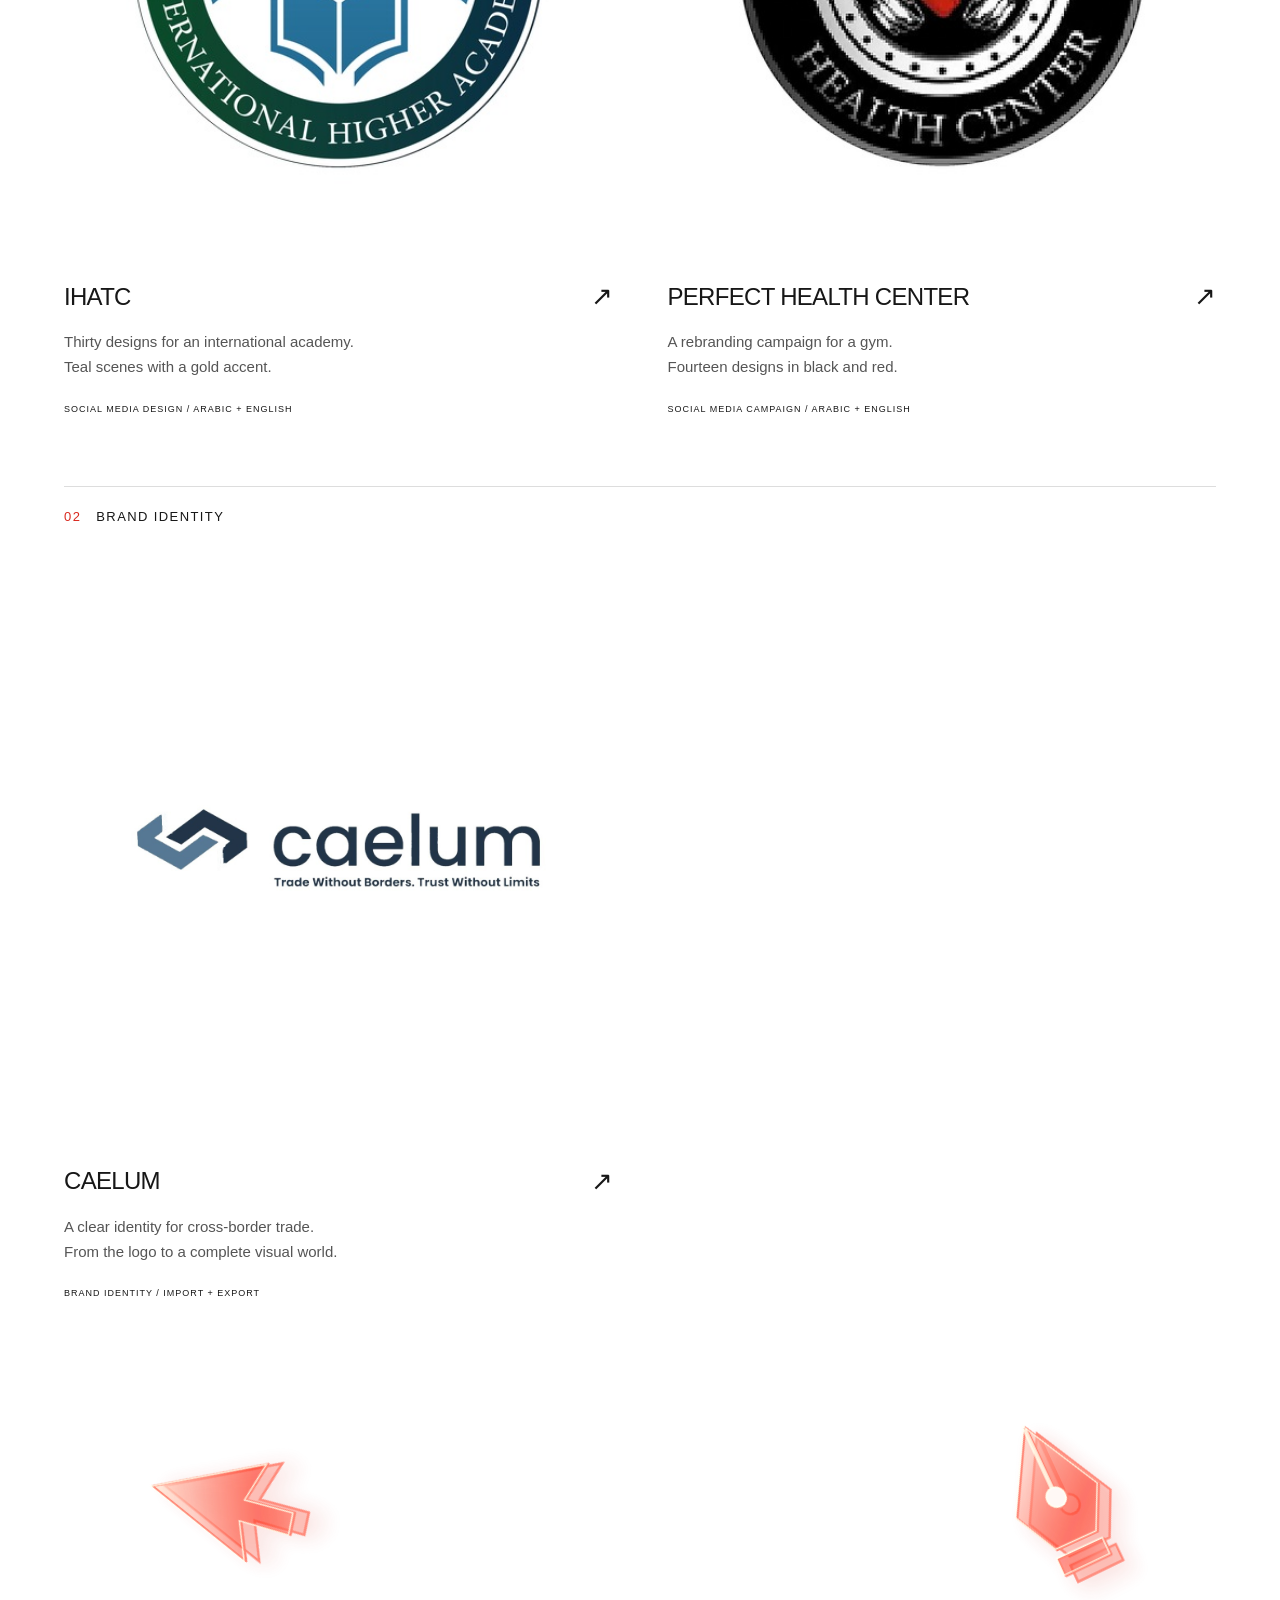
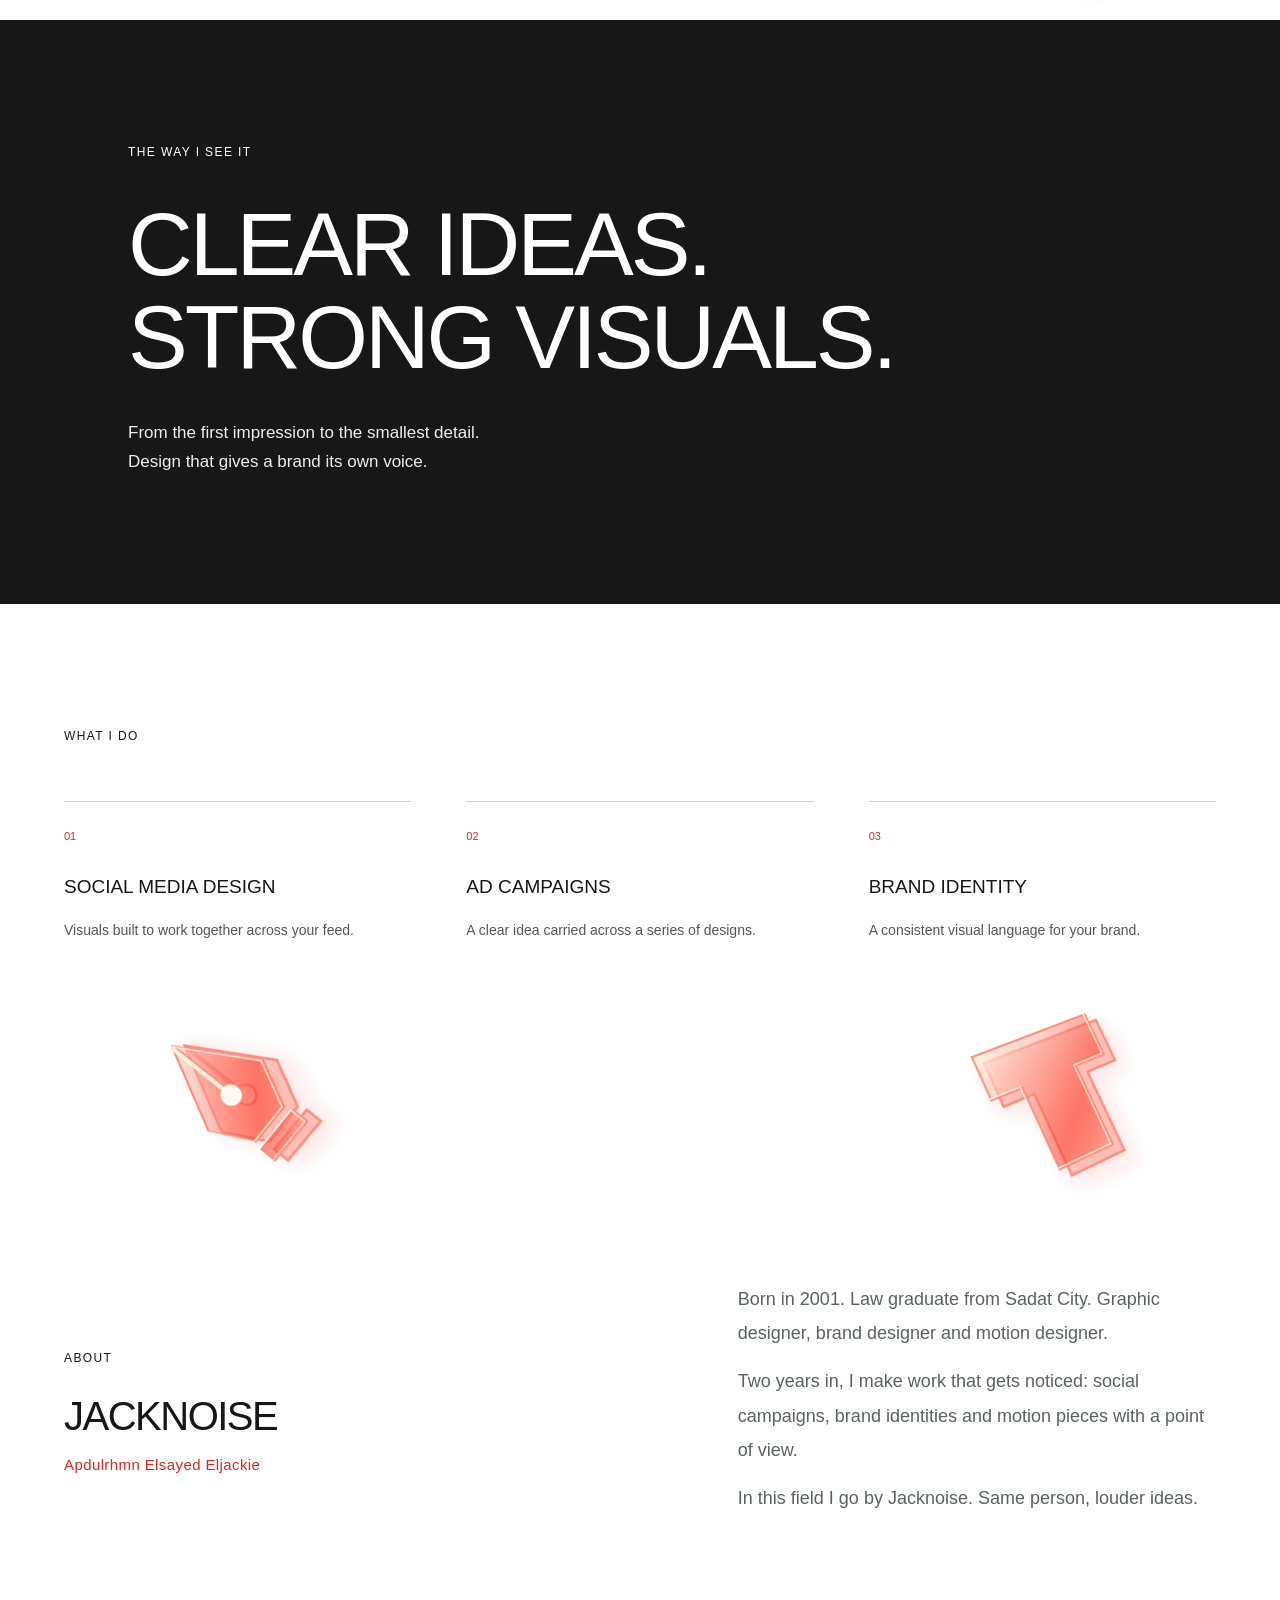
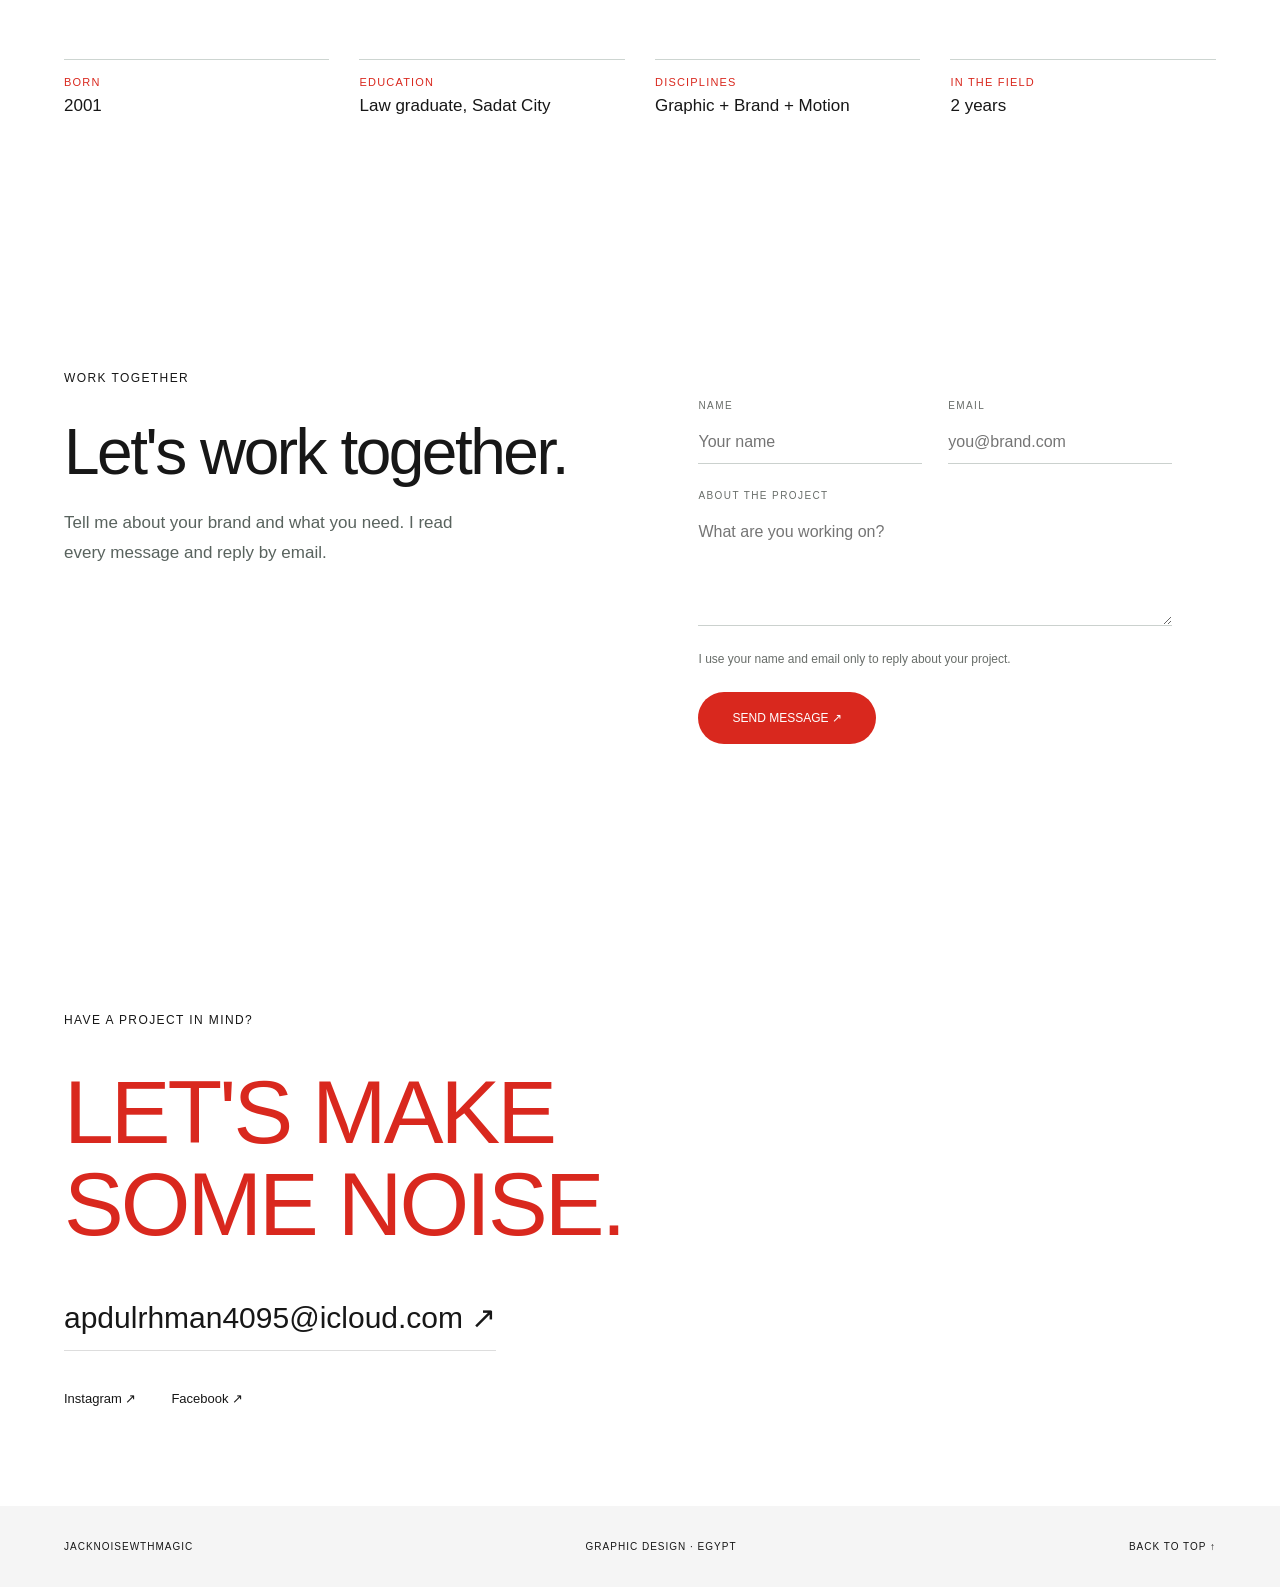
==== commit 53eb91e3: "Contact form" ====
--- a/index.html
+++ b/index.html
@@ -1 +1 @@
-<!doctype html><html lang="en"><head><meta charset="utf-8"><meta name="viewport" content="width=device-width,initial-scale=1"><meta name="color-scheme" content="light dark"><meta name="theme-color" content="#ffffff" media="(prefers-color-scheme: light)"><meta name="theme-color" content="#0e0e0e" media="(prefers-color-scheme: dark)"><title>JACKNOISEWTHMAGIC | Graphic designer</title><meta name="description" content="Graphic design, social campaigns and brand identities by JACKNOISEWTHMAGIC."><link rel="stylesheet" href="style.css?v=8"></head><body class="fb-home"><header class="fb-nav"><a class="fb-brand" href="/">JACKNOISEWTHMAGIC</a><nav><a href="#work">Selected work</a><a href="#approach">Approach</a><a href="#about">About</a></nav><a class="fb-pill" href="mailto:apdulrhman4095@icloud.com">LET'S TALK ↗</a></header><main><section class="fb-hero"><div class="fb-hero-art"><video class="fb-hero-video" autoplay muted loop playsinline preload="metadata" poster="assets/hero-poster.jpg?v=3" aria-label="Warm orange and red motion visual"><source src="assets/hero-motion.webm?v=3" type="video/webm"><source src="assets/hero-motion.mp4?v=3" type="video/mp4"></video></div><div class="fb-hero-shade"></div><div class="fb-hero-copy"><p class="fb-kicker">INDEPENDENT GRAPHIC DESIGNER · EGYPT</p><h1>IDEAS WITH<br>A LIFE OF THEIR OWN.</h1><p>Graphic design for brands with something to say.<br>Social campaigns. Brand identities. A different point of view.</p><a class="fb-circle" href="#work" aria-label="Explore selected work">↓</a></div></section><div class="fb-icon-pair" aria-hidden="true"><div class="jn-glass-icon jn-glass-ps"><span>Ps</span></div><div class="jn-glass-icon jn-glass-ai"><span>Ai</span></div></div><section class="fb-summary" aria-label="Portfolio overview"><div><small>SELECTED PROJECTS</small><strong>07</strong></div><div><small>DISCIPLINES</small><strong>Campaigns & identity</strong></div><div><small>BASED IN</small><strong>Egypt</strong></div><a class="fb-pill fb-orange" href="#work">EXPLORE MY WORK ↗</a></section><section class="fb-work fb-wrap" id="work"><div class="fb-section-head"><p class="fb-kicker">PROJECT HIGHLIGHTS</p><span>02 CATEGORIES</span></div><div class="fb-tabs" role="tablist"><a href="#social-media">SOCIAL MEDIA</a><a href="#brand-identity">BRAND IDENTITY</a></div><div class="fb-cat" id="social-media"><h3 class="fb-cat-title"><span>01</span> SOCIAL MEDIA</h3><div class="fb-projects"><a class="fb-project" href="/work/sadat-steel/"><div class="fb-image-well"><img src="assets/logo-sadat-steel.jpg" alt="Sadat Steel logo" loading="lazy"></div><div class="fb-project-name"><h2>SADAT STEEL</h2><span>↗</span></div><p>One campaign. Eleven designs.<br>Built around steel, scale and a sharp red accent.</p><small>SOCIAL MEDIA CAMPAIGN / ARABIC + ENGLISH</small></a><a class="fb-project" href="/work/look-like/"><div class="fb-image-well"><img src="assets/logo-look-like.jpg?v=3" alt="Look Like logo" loading="lazy"></div><div class="fb-project-name"><h2>LOOK LIKE</h2><span>↗</span></div><p>Five designs. One astronaut world.<br>Neon visuals for a marketing agency.</p><small>SOCIAL MEDIA DESIGN / ARABIC + ENGLISH</small></a><a class="fb-project" href="/work/inshaa/"><div class="fb-image-well"><img src="assets/logo-inshaa.jpg?v=2" alt="Inshaa Developments logo" loading="lazy"></div><div class="fb-project-name"><h2>INSHAA DEVELOPMENTS</h2><span>↗</span></div><p>Four designs for Inshaa.<br>Monochrome scenes with a red accent.</p><small>SOCIAL MEDIA DESIGN / ARABIC + ENGLISH</small></a><a class="fb-project" href="/work/birmingham/"><div class="fb-image-well"><img src="assets/logo-birmingham.jpg?v=2" alt="Birmingham College logo" loading="lazy"></div><div class="fb-project-name"><h2>BIRMINGHAM COLLEGE</h2><span>↗</span></div><p>Four designs for a professional college.<br>Navy scenes with an orange accent.</p><small>SOCIAL MEDIA DESIGN / ENGLISH</small></a><a class="fb-project" href="/work/ihatc/"><div class="fb-image-well"><img src="assets/logo-ihatc.jpg?v=2" alt="IHATC logo" loading="lazy"></div><div class="fb-project-name"><h2>IHATC</h2><span>↗</span></div><p>Thirty designs for an international academy.<br>Teal scenes with a gold accent.</p><small>SOCIAL MEDIA DESIGN / ARABIC + ENGLISH</small></a><a class="fb-project" href="/work/perfect-gym/"><div class="fb-image-well"><img src="assets/logo-perfect-gym.jpg" alt="Perfect Health Center logo" loading="lazy"></div><div class="fb-project-name"><h2>PERFECT HEALTH CENTER</h2><span>↗</span></div><p>A rebranding campaign for a gym.<br>Fourteen designs in black and red.</p><small>SOCIAL MEDIA CAMPAIGN / ARABIC + ENGLISH</small></a></div></div><div class="fb-cat" id="brand-identity"><h3 class="fb-cat-title"><span>02</span> BRAND IDENTITY</h3><div class="fb-projects"><a class="fb-project" href="/work/caelum/"><div class="fb-image-well"><img src="assets/logo-caelum.jpg?v=2" alt="Caelum logo" loading="lazy"></div><div class="fb-project-name"><h2>CAELUM</h2><span>↗</span></div><p>A clear identity for cross-border trade.<br>From the logo to a complete visual world.</p><small>BRAND IDENTITY / IMPORT + EXPORT</small></a></div></div></section><div aria-hidden="true" class="jn-tool-trail jn-trail-1"><div aria-hidden="true" class="jn-tool jn-tool-left jn-t1a"><svg fill="none" viewbox="0 0 120 120"><defs><lineargradient gradientunits="userSpaceOnUse" id="jn-cursor-jntoolleftjnt1a" x1="10" x2="105" y1="8" y2="115"><stop stop-color="#fffaf1"></stop><stop offset=".3" stop-color="#ffb3ab" stop-opacity=".53"></stop><stop offset=".62" stop-color="#e0392e" stop-opacity=".48"></stop><stop offset="1" stop-color="#ffe3e0" stop-opacity=".92"></stop></lineargradient></defs><g fill="#e0675e" fill-opacity=".3" stroke="#ef8f88" stroke-width="1.7" transform="translate(6 7)"><path d="M30 10 L30 94 L51 74 L65 106 L79 99 L65 68 L94 65 Z"></path></g><g fill="url(#jn-cursor-jntoolleftjnt1a)" stroke="#f08a82" stroke-linejoin="round" stroke-width="1.5"><path d="M30 10 L30 94 L51 74 L65 106 L79 99 L65 68 L94 65 Z"></path></g><g fill="none" stroke="#fffaf0" stroke-opacity=".8" stroke-width="1" transform="translate(-1 -1)"><path d="M30 10 L30 94 L51 74 L65 106 L79 99 L65 68 L94 65 Z"></path></g></svg></div><div aria-hidden="true" class="jn-tool jn-tool-right jn-t1b"><svg fill="none" viewbox="0 0 120 120"><defs><lineargradient gradientunits="userSpaceOnUse" id="jn-pen-jntoolrightjnt1b" x1="10" x2="105" y1="8" y2="115"><stop stop-color="#fffaf1"></stop><stop offset=".3" stop-color="#ffb3ab" stop-opacity=".53"></stop><stop offset=".62" stop-color="#e0392e" stop-opacity=".48"></stop><stop offset="1" stop-color="#ffe3e0" stop-opacity=".92"></stop></lineargradient></defs><g fill="#e0675e" fill-opacity=".3" stroke="#ef8f88" stroke-width="1.7" transform="translate(6 7)"><path d="M60 6 L92 62 L76 92 L44 92 L28 62 Z"></path><path d="M42 98 H78 V110 H42 Z"></path><path d="M60 8 L60 54" fill="none" stroke-width="3"></path><circle cx="60" cy="60" fill="#ffeceb" r="7"></circle></g><g fill="url(#jn-pen-jntoolrightjnt1b)" stroke="#f08a82" stroke-linejoin="round" stroke-width="1.5"><path d="M60 6 L92 62 L76 92 L44 92 L28 62 Z"></path><path d="M42 98 H78 V110 H42 Z"></path><path d="M60 8 L60 54" fill="none" stroke-width="3"></path><circle cx="60" cy="60" fill="#ffeceb" r="7"></circle></g><g fill="none" stroke="#fffaf0" stroke-opacity=".8" stroke-width="1" transform="translate(-1 -1)"><path d="M60 6 L92 62 L76 92 L44 92 L28 62 Z"></path><path d="M42 98 H78 V110 H42 Z"></path><path d="M60 8 L60 54" fill="none" stroke-width="3"></path><circle cx="60" cy="60" fill="#ffeceb" r="7"></circle></g></svg></div></div><section class="fb-statement" id="approach"><p class="fb-kicker">THE WAY I SEE IT</p><h2>CLEAR IDEAS.<br>STRONG VISUALS.</h2><p>From the first impression to the smallest detail.<br>Design that gives a brand its own voice.</p></section><section class="fb-services fb-wrap"><p class="fb-kicker">WHAT I DO</p><div><article><span>01</span><h3>SOCIAL MEDIA DESIGN</h3><p>Visuals built to work together across your feed.</p></article><article><span>02</span><h3>AD CAMPAIGNS</h3><p>A clear idea carried across a series of designs.</p></article><article><span>03</span><h3>BRAND IDENTITY</h3><p>A consistent visual language for your brand.</p></article></div></section><div aria-hidden="true" class="jn-tool-trail jn-trail-3"><div aria-hidden="true" class="jn-tool jn-tool-left jn-t3a"><svg fill="none" viewbox="0 0 120 120"><defs><lineargradient gradientunits="userSpaceOnUse" id="jn-pen-jntoolleftjnt3a" x1="10" x2="105" y1="8" y2="115"><stop stop-color="#fffaf1"></stop><stop offset=".3" stop-color="#ffb3ab" stop-opacity=".53"></stop><stop offset=".62" stop-color="#e0392e" stop-opacity=".48"></stop><stop offset="1" stop-color="#ffe3e0" stop-opacity=".92"></stop></lineargradient></defs><g fill="#e0675e" fill-opacity=".3" stroke="#ef8f88" stroke-width="1.7" transform="translate(6 7)"><path d="M60 6 L92 62 L76 92 L44 92 L28 62 Z"></path><path d="M42 98 H78 V110 H42 Z"></path><path d="M60 8 L60 54" fill="none" stroke-width="3"></path><circle cx="60" cy="60" fill="#ffeceb" r="7"></circle></g><g fill="url(#jn-pen-jntoolleftjnt3a)" stroke="#f08a82" stroke-linejoin="round" stroke-width="1.5"><path d="M60 6 L92 62 L76 92 L44 92 L28 62 Z"></path><path d="M42 98 H78 V110 H42 Z"></path><path d="M60 8 L60 54" fill="none" stroke-width="3"></path><circle cx="60" cy="60" fill="#ffeceb" r="7"></circle></g><g fill="none" stroke="#fffaf0" stroke-opacity=".8" stroke-width="1" transform="translate(-1 -1)"><path d="M60 6 L92 62 L76 92 L44 92 L28 62 Z"></path><path d="M42 98 H78 V110 H42 Z"></path><path d="M60 8 L60 54" fill="none" stroke-width="3"></path><circle cx="60" cy="60" fill="#ffeceb" r="7"></circle></g></svg></div><div aria-hidden="true" class="jn-tool jn-tool-right jn-t3b"><svg fill="none" viewbox="0 0 120 120"><defs><lineargradient gradientunits="userSpaceOnUse" id="jn-type-jntoolrightjnt3b" x1="10" x2="105" y1="8" y2="115"><stop stop-color="#fffaf1"></stop><stop offset=".3" stop-color="#ffb3ab" stop-opacity=".53"></stop><stop offset=".62" stop-color="#e0392e" stop-opacity=".48"></stop><stop offset="1" stop-color="#ffe3e0" stop-opacity=".92"></stop></lineargradient></defs><g fill="#e0675e" fill-opacity=".3" stroke="#ef8f88" stroke-width="1.7" transform="translate(6 7)"><path d="M16 14 H104 V46 H81 V106 H39 V46 H16 Z"></path></g><g fill="url(#jn-type-jntoolrightjnt3b)" stroke="#f08a82" stroke-linejoin="round" stroke-width="1.5"><path d="M16 14 H104 V46 H81 V106 H39 V46 H16 Z"></path></g><g fill="none" stroke="#fffaf0" stroke-opacity=".8" stroke-width="1" transform="translate(-1 -1)"><path d="M16 14 H104 V46 H81 V106 H39 V46 H16 Z"></path></g></svg></div></div><section class="fb-about fb-wrap" id="about"><div><p class="fb-kicker">ABOUT</p><h2>JACKNOISE</h2><p class="fb-about-name">Apdulrhmn Elsayed Eljackie</p></div><div class="fb-about-copy"><p>Born in 2001. Law graduate from Sadat City. Graphic designer, brand designer and motion designer.</p><p>Two years in, I make work that gets noticed: social campaigns, brand identities and motion pieces with a point of view.</p><p>In this field I go by Jacknoise. Same person, louder ideas.</p></div><ul class="fb-about-facts" aria-label="Quick facts"><li><small>BORN</small><strong>2001</strong></li><li><small>EDUCATION</small><strong>Law graduate, Sadat City</strong></li><li><small>DISCIPLINES</small><strong>Graphic + Brand + Motion</strong></li><li><small>IN THE FIELD</small><strong>2 years</strong></li></ul></section><section class="fb-contact" id="contact"><div class="fb-wrap"><p class="fb-kicker">HAVE A PROJECT IN MIND?</p><h2>LET'S MAKE<br>SOME NOISE.</h2><a class="fb-email" href="mailto:apdulrhman4095@icloud.com">apdulrhman4095@icloud.com ↗</a><div class="fb-socials"><a href="https://www.instagram.com/jacknoisewthmagic" target="_blank" rel="noopener noreferrer">Instagram ↗</a><a href="https://www.facebook.com/apdulrhmn.elsayed/" target="_blank" rel="noopener noreferrer">Facebook ↗</a></div></div></section></main><footer class="fb-footer"><span>JACKNOISEWTHMAGIC</span><span>GRAPHIC DESIGN · EGYPT</span><a href="#">BACK TO TOP ↑</a></footer><script src="hero-video.js"></script><script src="motion.js"></script></body></html>
+<!doctype html><html lang="en"><head><meta charset="utf-8"><meta name="viewport" content="width=device-width,initial-scale=1"><meta name="color-scheme" content="light dark"><meta name="theme-color" content="#ffffff" media="(prefers-color-scheme: light)"><meta name="theme-color" content="#0e0e0e" media="(prefers-color-scheme: dark)"><title>JACKNOISEWTHMAGIC | Graphic designer</title><meta name="description" content="Graphic design, social campaigns and brand identities by JACKNOISEWTHMAGIC."><link rel="stylesheet" href="style.css?v=8"></head><body class="fb-home"><header class="fb-nav"><a class="fb-brand" href="/">JACKNOISEWTHMAGIC</a><nav><a href="#work">Selected work</a><a href="#approach">Approach</a><a href="#about">About</a></nav><a class="fb-pill" href="mailto:apdulrhman4095@icloud.com">LET'S TALK ↗</a></header><main><section class="fb-hero"><div class="fb-hero-art"><video class="fb-hero-video" autoplay muted loop playsinline preload="metadata" poster="assets/hero-poster.jpg?v=3" aria-label="Warm orange and red motion visual"><source src="assets/hero-motion.webm?v=3" type="video/webm"><source src="assets/hero-motion.mp4?v=3" type="video/mp4"></video></div><div class="fb-hero-shade"></div><div class="fb-hero-copy"><p class="fb-kicker">INDEPENDENT GRAPHIC DESIGNER · EGYPT</p><h1>IDEAS WITH<br>A LIFE OF THEIR OWN.</h1><p>Graphic design for brands with something to say.<br>Social campaigns. Brand identities. A different point of view.</p><a class="fb-circle" href="#work" aria-label="Explore selected work">↓</a></div></section><div class="fb-icon-pair" aria-hidden="true"><div class="jn-glass-icon jn-glass-ps"><span>Ps</span></div><div class="jn-glass-icon jn-glass-ai"><span>Ai</span></div></div><section class="fb-summary" aria-label="Portfolio overview"><div><small>SELECTED PROJECTS</small><strong>07</strong></div><div><small>DISCIPLINES</small><strong>Campaigns & identity</strong></div><div><small>BASED IN</small><strong>Egypt</strong></div><a class="fb-pill fb-orange" href="#work">EXPLORE MY WORK ↗</a></section><section class="fb-work fb-wrap" id="work"><div class="fb-section-head"><p class="fb-kicker">PROJECT HIGHLIGHTS</p><span>02 CATEGORIES</span></div><div class="fb-tabs" role="tablist"><a href="#social-media">SOCIAL MEDIA</a><a href="#brand-identity">BRAND IDENTITY</a></div><div class="fb-cat" id="social-media"><h3 class="fb-cat-title"><span>01</span> SOCIAL MEDIA</h3><div class="fb-projects"><a class="fb-project" href="/work/sadat-steel/"><div class="fb-image-well"><img src="assets/logo-sadat-steel.jpg" alt="Sadat Steel logo" loading="lazy"></div><div class="fb-project-name"><h2>SADAT STEEL</h2><span>↗</span></div><p>One campaign. Eleven designs.<br>Built around steel, scale and a sharp red accent.</p><small>SOCIAL MEDIA CAMPAIGN / ARABIC + ENGLISH</small></a><a class="fb-project" href="/work/look-like/"><div class="fb-image-well"><img src="assets/logo-look-like.jpg?v=3" alt="Look Like logo" loading="lazy"></div><div class="fb-project-name"><h2>LOOK LIKE</h2><span>↗</span></div><p>Five designs. One astronaut world.<br>Neon visuals for a marketing agency.</p><small>SOCIAL MEDIA DESIGN / ARABIC + ENGLISH</small></a><a class="fb-project" href="/work/inshaa/"><div class="fb-image-well"><img src="assets/logo-inshaa.jpg?v=2" alt="Inshaa Developments logo" loading="lazy"></div><div class="fb-project-name"><h2>INSHAA DEVELOPMENTS</h2><span>↗</span></div><p>Four designs for Inshaa.<br>Monochrome scenes with a red accent.</p><small>SOCIAL MEDIA DESIGN / ARABIC + ENGLISH</small></a><a class="fb-project" href="/work/birmingham/"><div class="fb-image-well"><img src="assets/logo-birmingham.jpg?v=2" alt="Birmingham College logo" loading="lazy"></div><div class="fb-project-name"><h2>BIRMINGHAM COLLEGE</h2><span>↗</span></div><p>Four designs for a professional college.<br>Navy scenes with an orange accent.</p><small>SOCIAL MEDIA DESIGN / ENGLISH</small></a><a class="fb-project" href="/work/ihatc/"><div class="fb-image-well"><img src="assets/logo-ihatc.jpg?v=2" alt="IHATC logo" loading="lazy"></div><div class="fb-project-name"><h2>IHATC</h2><span>↗</span></div><p>Thirty designs for an international academy.<br>Teal scenes with a gold accent.</p><small>SOCIAL MEDIA DESIGN / ARABIC + ENGLISH</small></a><a class="fb-project" href="/work/perfect-gym/"><div class="fb-image-well"><img src="assets/logo-perfect-gym.jpg" alt="Perfect Health Center logo" loading="lazy"></div><div class="fb-project-name"><h2>PERFECT HEALTH CENTER</h2><span>↗</span></div><p>A rebranding campaign for a gym.<br>Fourteen designs in black and red.</p><small>SOCIAL MEDIA CAMPAIGN / ARABIC + ENGLISH</small></a></div></div><div class="fb-cat" id="brand-identity"><h3 class="fb-cat-title"><span>02</span> BRAND IDENTITY</h3><div class="fb-projects"><a class="fb-project" href="/work/caelum/"><div class="fb-image-well"><img src="assets/logo-caelum.jpg?v=2" alt="Caelum logo" loading="lazy"></div><div class="fb-project-name"><h2>CAELUM</h2><span>↗</span></div><p>A clear identity for cross-border trade.<br>From the logo to a complete visual world.</p><small>BRAND IDENTITY / IMPORT + EXPORT</small></a></div></div></section><div aria-hidden="true" class="jn-tool-trail jn-trail-1"><div aria-hidden="true" class="jn-tool jn-tool-left jn-t1a"><svg fill="none" viewbox="0 0 120 120"><defs><lineargradient gradientunits="userSpaceOnUse" id="jn-cursor-jntoolleftjnt1a" x1="10" x2="105" y1="8" y2="115"><stop stop-color="#fffaf1"></stop><stop offset=".3" stop-color="#ffb3ab" stop-opacity=".53"></stop><stop offset=".62" stop-color="#e0392e" stop-opacity=".48"></stop><stop offset="1" stop-color="#ffe3e0" stop-opacity=".92"></stop></lineargradient></defs><g fill="#e0675e" fill-opacity=".3" stroke="#ef8f88" stroke-width="1.7" transform="translate(6 7)"><path d="M30 10 L30 94 L51 74 L65 106 L79 99 L65 68 L94 65 Z"></path></g><g fill="url(#jn-cursor-jntoolleftjnt1a)" stroke="#f08a82" stroke-linejoin="round" stroke-width="1.5"><path d="M30 10 L30 94 L51 74 L65 106 L79 99 L65 68 L94 65 Z"></path></g><g fill="none" stroke="#fffaf0" stroke-opacity=".8" stroke-width="1" transform="translate(-1 -1)"><path d="M30 10 L30 94 L51 74 L65 106 L79 99 L65 68 L94 65 Z"></path></g></svg></div><div aria-hidden="true" class="jn-tool jn-tool-right jn-t1b"><svg fill="none" viewbox="0 0 120 120"><defs><lineargradient gradientunits="userSpaceOnUse" id="jn-pen-jntoolrightjnt1b" x1="10" x2="105" y1="8" y2="115"><stop stop-color="#fffaf1"></stop><stop offset=".3" stop-color="#ffb3ab" stop-opacity=".53"></stop><stop offset=".62" stop-color="#e0392e" stop-opacity=".48"></stop><stop offset="1" stop-color="#ffe3e0" stop-opacity=".92"></stop></lineargradient></defs><g fill="#e0675e" fill-opacity=".3" stroke="#ef8f88" stroke-width="1.7" transform="translate(6 7)"><path d="M60 6 L92 62 L76 92 L44 92 L28 62 Z"></path><path d="M42 98 H78 V110 H42 Z"></path><path d="M60 8 L60 54" fill="none" stroke-width="3"></path><circle cx="60" cy="60" fill="#ffeceb" r="7"></circle></g><g fill="url(#jn-pen-jntoolrightjnt1b)" stroke="#f08a82" stroke-linejoin="round" stroke-width="1.5"><path d="M60 6 L92 62 L76 92 L44 92 L28 62 Z"></path><path d="M42 98 H78 V110 H42 Z"></path><path d="M60 8 L60 54" fill="none" stroke-width="3"></path><circle cx="60" cy="60" fill="#ffeceb" r="7"></circle></g><g fill="none" stroke="#fffaf0" stroke-opacity=".8" stroke-width="1" transform="translate(-1 -1)"><path d="M60 6 L92 62 L76 92 L44 92 L28 62 Z"></path><path d="M42 98 H78 V110 H42 Z"></path><path d="M60 8 L60 54" fill="none" stroke-width="3"></path><circle cx="60" cy="60" fill="#ffeceb" r="7"></circle></g></svg></div></div><section class="fb-statement" id="approach"><p class="fb-kicker">THE WAY I SEE IT</p><h2>CLEAR IDEAS.<br>STRONG VISUALS.</h2><p>From the first impression to the smallest detail.<br>Design that gives a brand its own voice.</p></section><section class="fb-services fb-wrap"><p class="fb-kicker">WHAT I DO</p><div><article><span>01</span><h3>SOCIAL MEDIA DESIGN</h3><p>Visuals built to work together across your feed.</p></article><article><span>02</span><h3>AD CAMPAIGNS</h3><p>A clear idea carried across a series of designs.</p></article><article><span>03</span><h3>BRAND IDENTITY</h3><p>A consistent visual language for your brand.</p></article></div></section><div aria-hidden="true" class="jn-tool-trail jn-trail-3"><div aria-hidden="true" class="jn-tool jn-tool-left jn-t3a"><svg fill="none" viewbox="0 0 120 120"><defs><lineargradient gradientunits="userSpaceOnUse" id="jn-pen-jntoolleftjnt3a" x1="10" x2="105" y1="8" y2="115"><stop stop-color="#fffaf1"></stop><stop offset=".3" stop-color="#ffb3ab" stop-opacity=".53"></stop><stop offset=".62" stop-color="#e0392e" stop-opacity=".48"></stop><stop offset="1" stop-color="#ffe3e0" stop-opacity=".92"></stop></lineargradient></defs><g fill="#e0675e" fill-opacity=".3" stroke="#ef8f88" stroke-width="1.7" transform="translate(6 7)"><path d="M60 6 L92 62 L76 92 L44 92 L28 62 Z"></path><path d="M42 98 H78 V110 H42 Z"></path><path d="M60 8 L60 54" fill="none" stroke-width="3"></path><circle cx="60" cy="60" fill="#ffeceb" r="7"></circle></g><g fill="url(#jn-pen-jntoolleftjnt3a)" stroke="#f08a82" stroke-linejoin="round" stroke-width="1.5"><path d="M60 6 L92 62 L76 92 L44 92 L28 62 Z"></path><path d="M42 98 H78 V110 H42 Z"></path><path d="M60 8 L60 54" fill="none" stroke-width="3"></path><circle cx="60" cy="60" fill="#ffeceb" r="7"></circle></g><g fill="none" stroke="#fffaf0" stroke-opacity=".8" stroke-width="1" transform="translate(-1 -1)"><path d="M60 6 L92 62 L76 92 L44 92 L28 62 Z"></path><path d="M42 98 H78 V110 H42 Z"></path><path d="M60 8 L60 54" fill="none" stroke-width="3"></path><circle cx="60" cy="60" fill="#ffeceb" r="7"></circle></g></svg></div><div aria-hidden="true" class="jn-tool jn-tool-right jn-t3b"><svg fill="none" viewbox="0 0 120 120"><defs><lineargradient gradientunits="userSpaceOnUse" id="jn-type-jntoolrightjnt3b" x1="10" x2="105" y1="8" y2="115"><stop stop-color="#fffaf1"></stop><stop offset=".3" stop-color="#ffb3ab" stop-opacity=".53"></stop><stop offset=".62" stop-color="#e0392e" stop-opacity=".48"></stop><stop offset="1" stop-color="#ffe3e0" stop-opacity=".92"></stop></lineargradient></defs><g fill="#e0675e" fill-opacity=".3" stroke="#ef8f88" stroke-width="1.7" transform="translate(6 7)"><path d="M16 14 H104 V46 H81 V106 H39 V46 H16 Z"></path></g><g fill="url(#jn-type-jntoolrightjnt3b)" stroke="#f08a82" stroke-linejoin="round" stroke-width="1.5"><path d="M16 14 H104 V46 H81 V106 H39 V46 H16 Z"></path></g><g fill="none" stroke="#fffaf0" stroke-opacity=".8" stroke-width="1" transform="translate(-1 -1)"><path d="M16 14 H104 V46 H81 V106 H39 V46 H16 Z"></path></g></svg></div></div><section class="fb-about fb-wrap" id="about"><div><p class="fb-kicker">ABOUT</p><h2>JACKNOISE</h2><p class="fb-about-name">Apdulrhmn Elsayed Eljackie</p></div><div class="fb-about-copy"><p>Born in 2001. Law graduate from Sadat City. Graphic designer, brand designer and motion designer.</p><p>Two years in, I make work that gets noticed: social campaigns, brand identities and motion pieces with a point of view.</p><p>In this field I go by Jacknoise. Same person, louder ideas.</p></div><ul class="fb-about-facts" aria-label="Quick facts"><li><small>BORN</small><strong>2001</strong></li><li><small>EDUCATION</small><strong>Law graduate, Sadat City</strong></li><li><small>DISCIPLINES</small><strong>Graphic + Brand + Motion</strong></li><li><small>IN THE FIELD</small><strong>2 years</strong></li></ul></section><section class="fb-form fb-wrap" id="work-together"><div class="fb-form-intro"><p class="fb-kicker">WORK TOGETHER</p><h2>Let's work together.</h2><p>Tell me about your brand and what you need. I read every message and reply by email.</p></div><form class="fb-form-card" id="jn-form" action="https://formsubmit.co/apdulrhman4095@icloud.com" method="POST"><label><span>NAME</span><input name="name" type="text" autocomplete="name" required placeholder="Your name"></label><label><span>EMAIL</span><input name="email" type="email" autocomplete="email" required placeholder="you@brand.com"></label><label class="fb-form-wide"><span>ABOUT THE PROJECT</span><textarea name="project" rows="5" required placeholder="What are you working on?"></textarea></label><input type="text" name="_honey" tabindex="-1" autocomplete="off" style="display:none"><input type="hidden" name="_subject" value="New project enquiry from your portfolio"><input type="hidden" name="_captcha" value="false"><p class="fb-form-note fb-form-wide">I use your name and email only to reply about your project.</p><button class="fb-pill fb-orange fb-form-wide" type="submit">SEND MESSAGE ↗</button><p class="fb-form-ok fb-form-wide" role="status" hidden>Thank you. Your message was sent. I will reply by email soon.</p></form></section><section class="fb-contact" id="contact"><div class="fb-wrap"><p class="fb-kicker">HAVE A PROJECT IN MIND?</p><h2>LET'S MAKE<br>SOME NOISE.</h2><a class="fb-email" href="mailto:apdulrhman4095@icloud.com">apdulrhman4095@icloud.com ↗</a><div class="fb-socials"><a href="https://www.instagram.com/jacknoisewthmagic" target="_blank" rel="noopener noreferrer">Instagram ↗</a><a href="https://www.facebook.com/apdulrhmn.elsayed/" target="_blank" rel="noopener noreferrer">Facebook ↗</a></div></div></section></main><footer class="fb-footer"><span>JACKNOISEWTHMAGIC</span><span>GRAPHIC DESIGN · EGYPT</span><a href="#">BACK TO TOP ↑</a></footer><script src="hero-video.js"></script><script src="form.js"></script><script src="motion.js"></script></body></html>
--- a/style.css
+++ b/style.css
@@ -270,3 +270,58 @@
 .fb-icon-pair .jn-glass-icon:nth-child(2){right:14%;top:-370px}
 @media(max-width:800px){.fb-icon-pair .jn-glass-icon{top:-100px;right:8%}.fb-icon-pair .jn-glass-icon:nth-child(2){right:25%;top:-90px}}
 @media (prefers-color-scheme: dark){.jn-tool{filter:saturate(2.2) contrast(1.1) drop-shadow(8px 13px 12px #d9281e55)}}
+
+/* v8: bigger icons + scroll animation */
+.fb-home .jn-tool{width:124px;height:124px}
+@media (min-width:700px){
+ .fb-home .jn-tool,.jn-home .jn-tool{width:176px;height:176px;top:-30px}
+}
+.fb-home .fb-icon-pair .jn-glass-icon{width:104px;height:104px}
+.fb-home .fb-icon-pair .jn-glass-icon > span{font-size:54px}
+.fb-home .fb-icon-pair .jn-glass-icon:nth-child(2){width:92px;height:92px}
+.fb-home .fb-icon-pair .jn-glass-icon:nth-child(2) > span{font-size:47px}
+@media(max-width:800px){
+ .fb-home .fb-icon-pair .jn-glass-icon{width:84px;height:84px}
+ .fb-home .fb-icon-pair .jn-glass-icon > span{font-size:43px}
+ .fb-home .fb-icon-pair .jn-glass-icon:nth-child(2){width:74px;height:74px}
+ .fb-home .fb-icon-pair .jn-glass-icon:nth-child(2) > span{font-size:38px}
+}
+@keyframes jn-rise{from{opacity:0;transform:translateY(34px)}to{opacity:1;transform:none}}
+.fb-hero-copy>*{animation:jn-rise .9s cubic-bezier(.2,.7,.2,1) both}
+.fb-hero-copy>:nth-child(2){animation-delay:.12s}.fb-hero-copy>:nth-child(3){animation-delay:.24s}.fb-hero-copy>:nth-child(4){animation-delay:.36s}
+.jn-anim .jn-rv:not(.jn-tool):not(.jn-glass-icon){opacity:0;transform:translateY(46px);transition:opacity .9s cubic-bezier(.2,.7,.2,1),transform .9s cubic-bezier(.2,.7,.2,1);transition-delay:var(--d,0s)}
+.jn-anim .jn-rv.jn-in:not(.jn-tool):not(.jn-glass-icon){opacity:1;transform:none}
+.jn-anim .fb-project.jn-rv{transform:translateY(70px) scale(.96)}
+.jn-anim .fb-project.jn-rv.jn-in{transform:none}
+.jn-anim .fb-project .fb-image-well{clip-path:inset(0 0 100% 0 round 32px);transition:clip-path 1.1s cubic-bezier(.2,.7,.2,1) .1s}
+.jn-anim .fb-project.jn-in .fb-image-well{clip-path:inset(0 0 0 0 round 32px)}
+.jn-anim .fb-project .fb-image-well img{transform:scale(1.18) translateY(var(--py,0px));transition:transform 1.4s cubic-bezier(.2,.7,.2,1)}
+.jn-anim .fb-project.jn-in .fb-image-well img{transform:scale(1) translateY(var(--py,0px))}
+.jn-anim .fb-project.jn-in:hover .fb-image-well img{transform:scale(1.04) translateY(var(--py,0px))}
+.jn-anim .fb-statement h2.jn-rv{letter-spacing:-.02em;transition-property:opacity,transform,letter-spacing}
+.jn-anim .fb-statement h2.jn-rv.jn-in{letter-spacing:-3px}
+.jn-anim .fb-services article.jn-rv{border-top-color:transparent}
+.jn-anim .fb-services article.jn-rv.jn-in{border-top-color:#cdd5d1}
+.jn-anim .jn-tool.jn-rv,.jn-anim .jn-glass-icon.jn-rv{opacity:0;scale:.4;rotate:-40deg;transition:opacity .8s ease,scale 1.1s cubic-bezier(.2,1.4,.3,1)}
+.jn-anim .jn-tool.jn-rv.jn-in,.jn-anim .jn-glass-icon.jn-rv.jn-in{opacity:1;scale:1}
+.jn-scroll-bar{position:fixed;left:0;top:0;height:3px;width:100%;background:#d9281e;transform-origin:0 50%;transform:scaleX(var(--p,0));z-index:70;pointer-events:none}
+@media (prefers-color-scheme: dark){.jn-anim .fb-services article.jn-rv.jn-in{border-top-color:#2c2c2c}}
+
+/* v9: contact form */
+.fb-form{display:grid;grid-template-columns:1fr 1.1fr;gap:80px;padding-top:110px;padding-bottom:110px;align-items:start}
+.fb-form h2{font-size:clamp(40px,5vw,72px);font-weight:300;line-height:1.05;letter-spacing:-2.5px;margin:30px 0 22px}
+.fb-form-intro>p:last-child{font-size:17px;line-height:1.8;color:#59635e;max-width:420px}
+.fb-form-card{display:grid;grid-template-columns:1fr 1fr;gap:26px;background:#fff;border-radius:32px;padding:44px}
+.fb-form-card label{display:flex;flex-direction:column;gap:10px}
+.fb-form-wide{grid-column:1/-1}
+.fb-form-card label span{font-size:10px;letter-spacing:1.4px;color:#686d69}
+.fb-form-card input,.fb-form-card textarea{font:inherit;font-size:16px;color:#171a19;background:transparent;border:0;border-bottom:1px solid #cbd1ce;border-radius:0;padding:12px 0;outline:0;resize:vertical;transition:border-color .25s}
+.fb-form-card input:focus,.fb-form-card textarea:focus{border-bottom-color:#d9281e}
+.fb-form-note{font-size:12px;color:#686d69;margin:0}
+.fb-form-card .fb-pill{border:0;cursor:pointer;font-family:inherit;justify-self:start;min-height:52px;padding:0 34px}
+.fb-form-card .fb-pill:disabled{opacity:.6}
+.fb-form-ok{font-size:14px;color:#d9281e;margin:0}
+@media(max-width:800px){.fb-form{grid-template-columns:1fr;gap:34px;padding-top:70px;padding-bottom:70px}.fb-form-card{grid-template-columns:1fr;padding:28px 22px;border-radius:24px}}
+@media (prefers-color-scheme: dark){.fb-form-intro>p:last-child{color:#b5b5b5}.fb-form-card{background:#171717}.fb-form-card input,.fb-form-card textarea{color:#f2f2f2;border-color:#333}.fb-form-card label span,.fb-form-note{color:#9a9a9a}.fb-form h2{color:#f2f2f2}}
+@media (prefers-color-scheme: dark){.fb-form-card label span{color:#d6d6d6}.fb-form-note{color:#c4c4c4}.fb-form-ok{color:#ff6a60;font-size:15px;font-weight:600}.fb-form-card input::placeholder,.fb-form-card textarea::placeholder{color:#8f8f8f}.fb-form-card input,.fb-form-card textarea{border-color:#4a4a4a}.fb-form-card .fb-pill:disabled{opacity:1;background:#8e1a14;color:#fff}}
+.fb-form-ok{font-weight:600}
